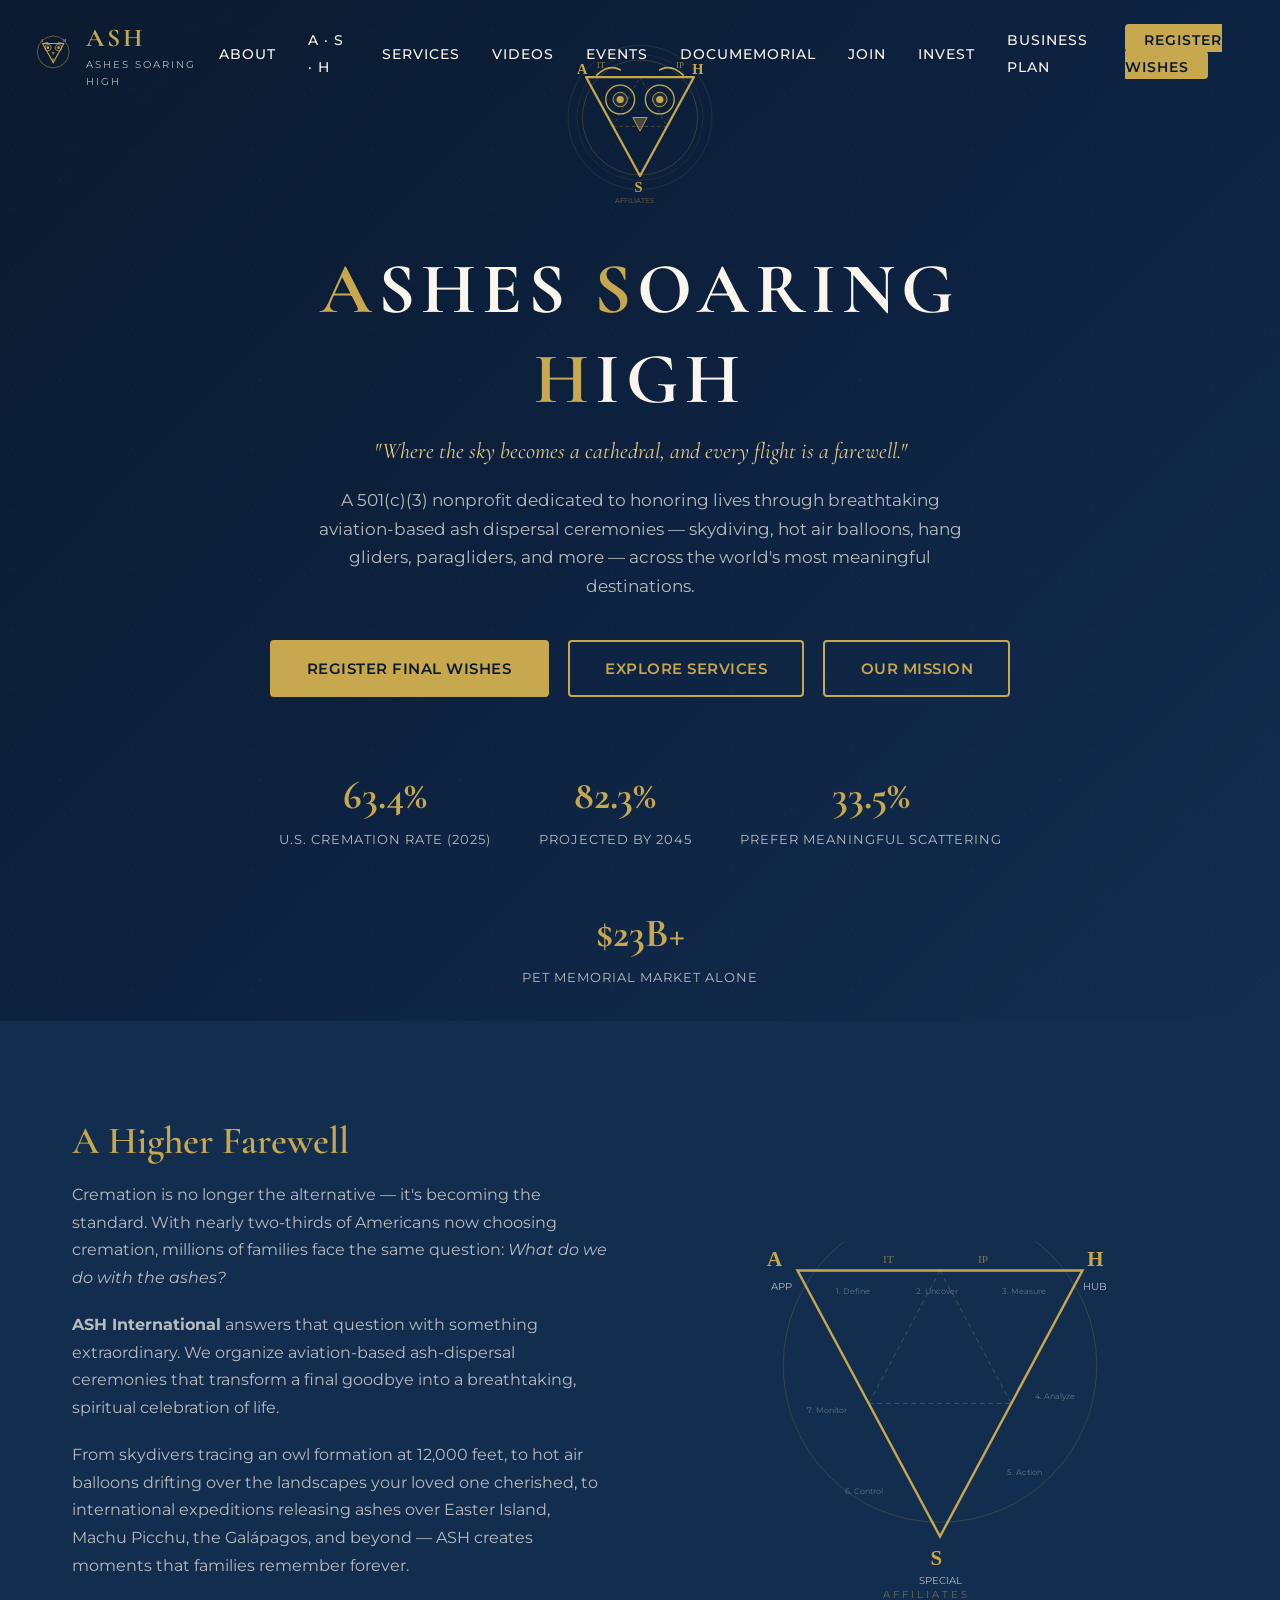
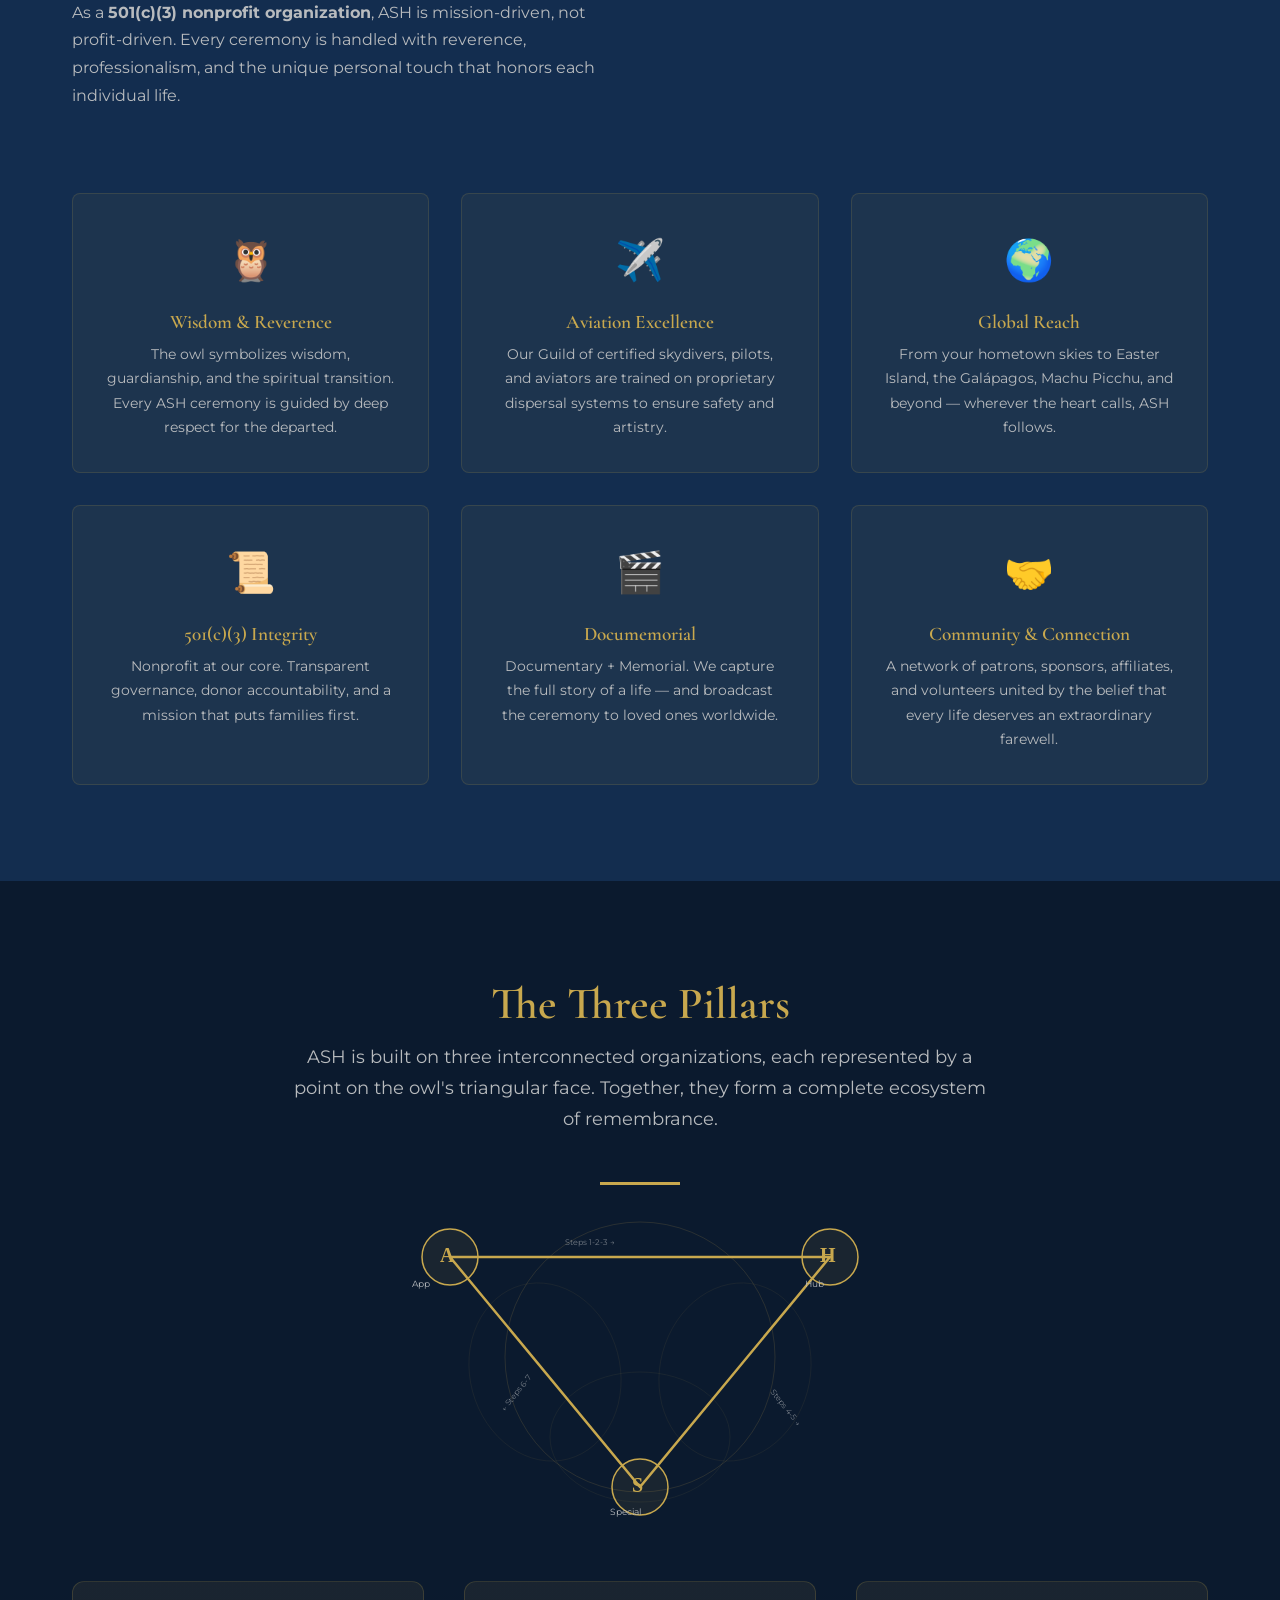
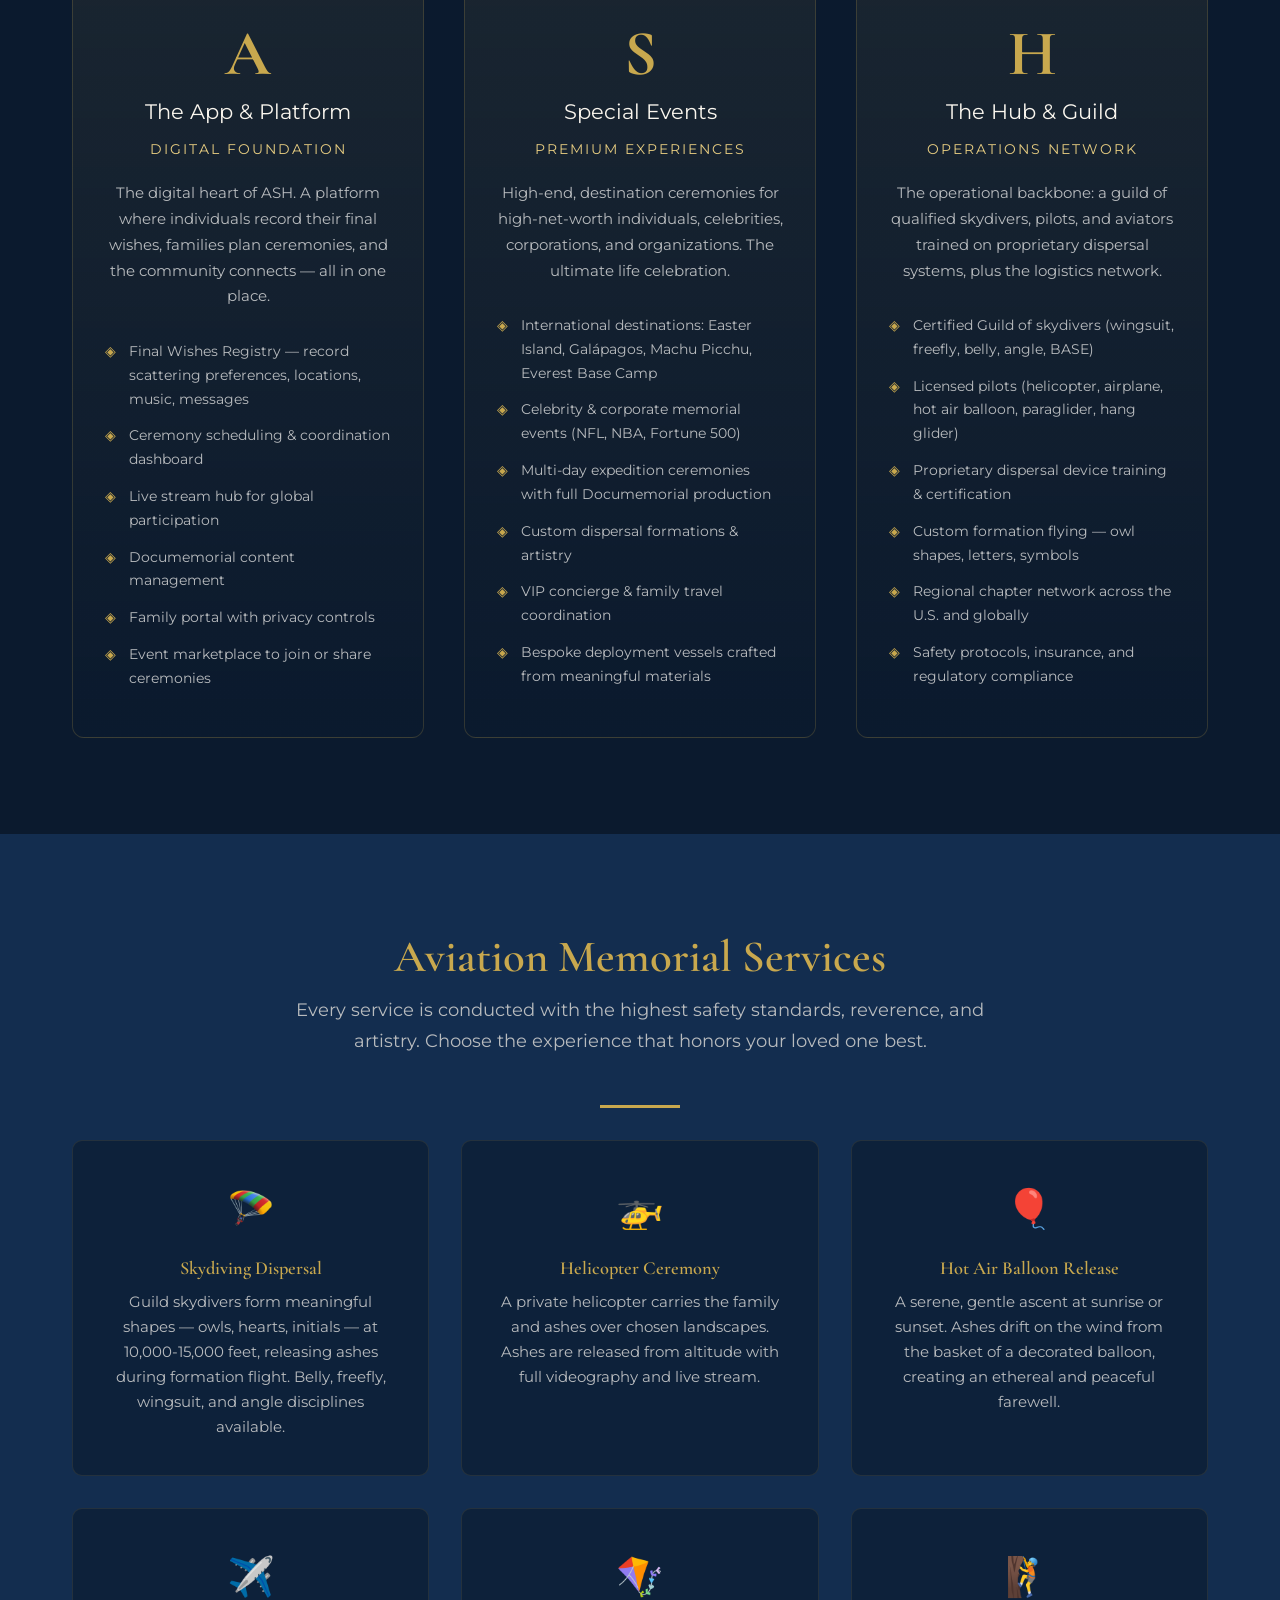
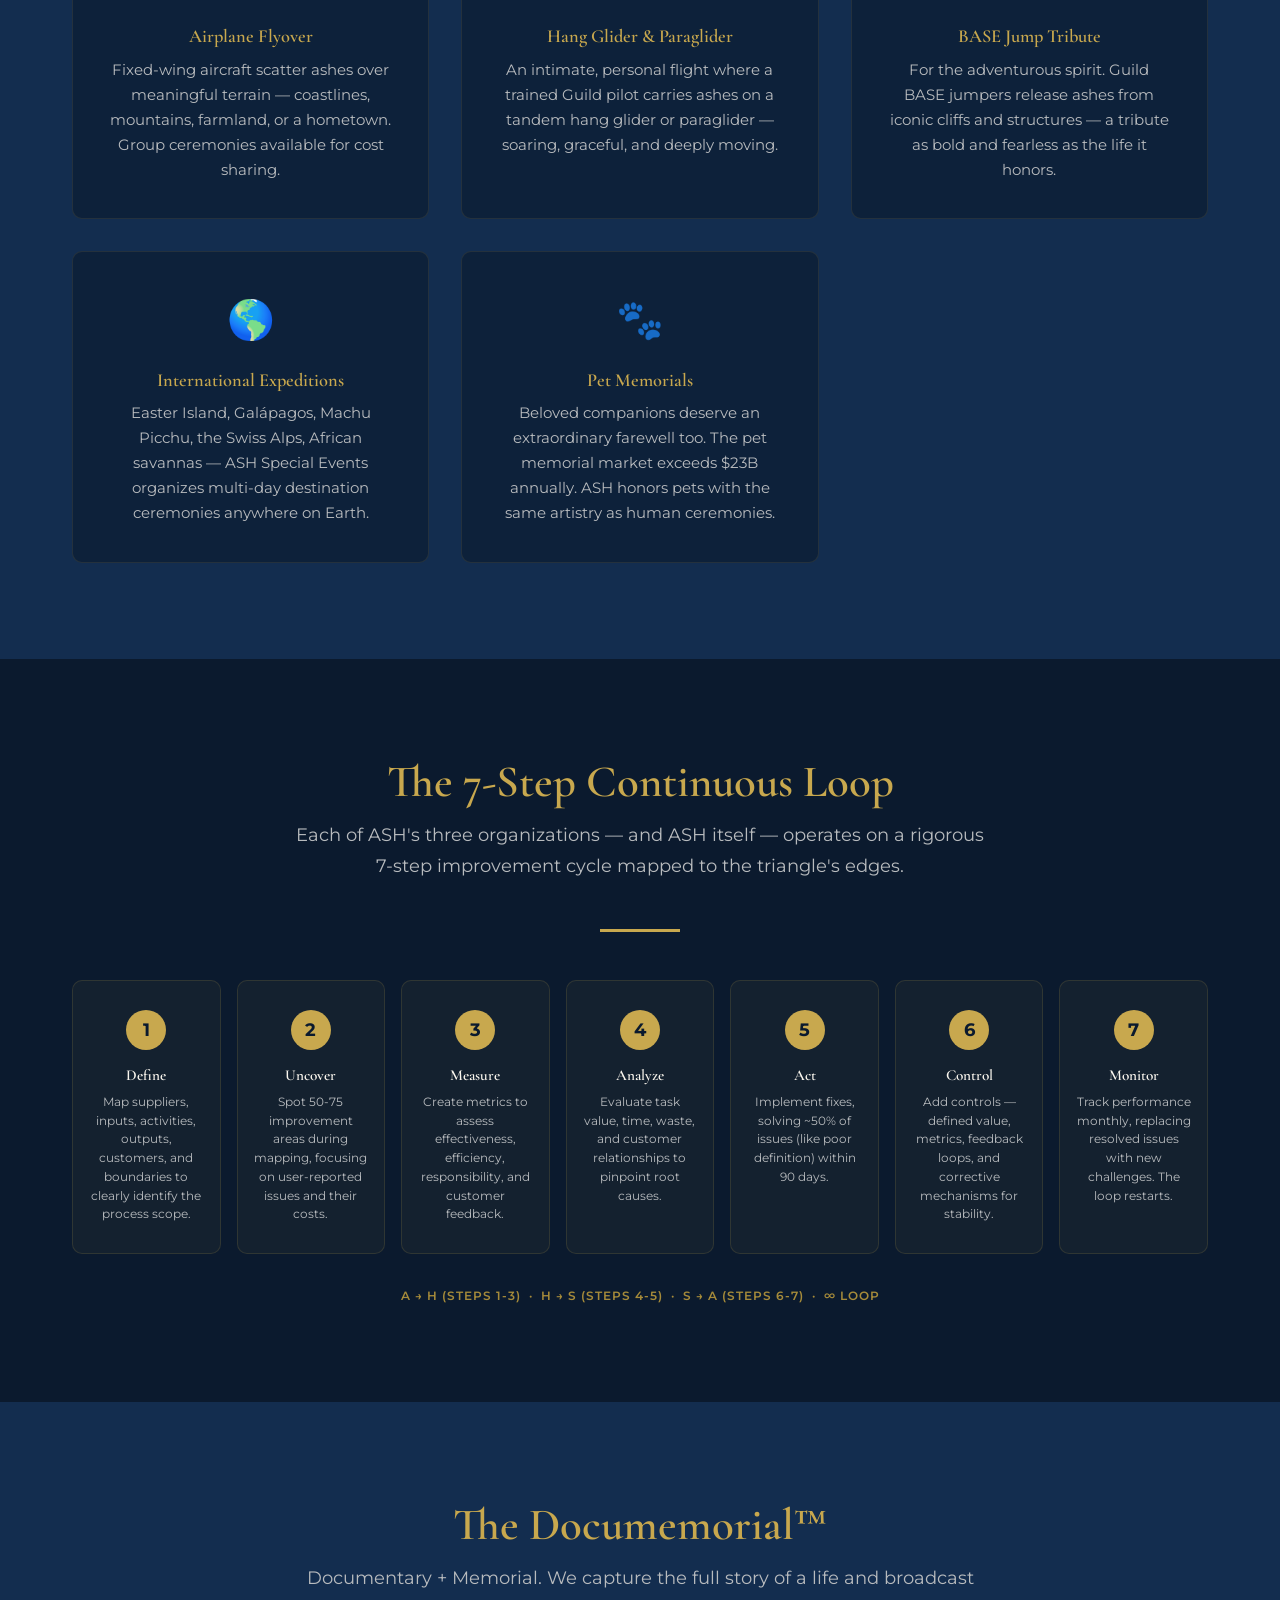
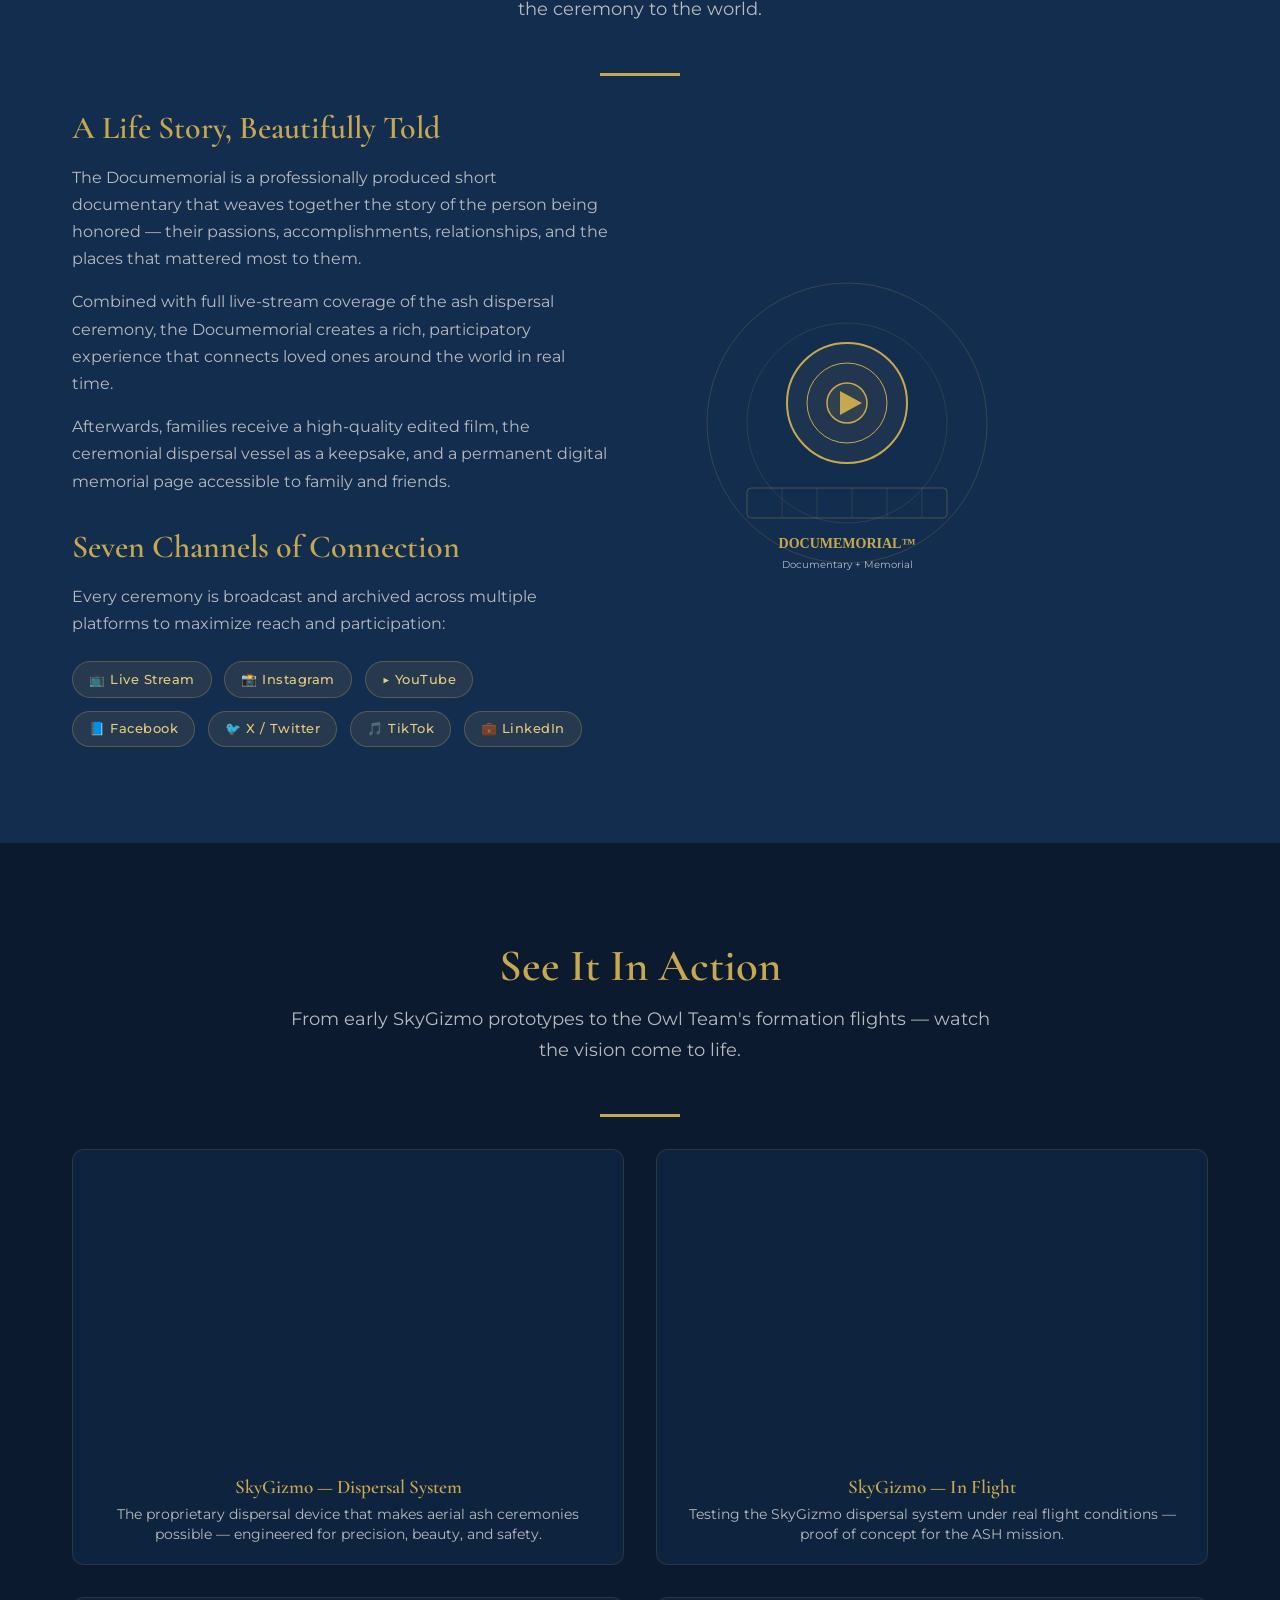
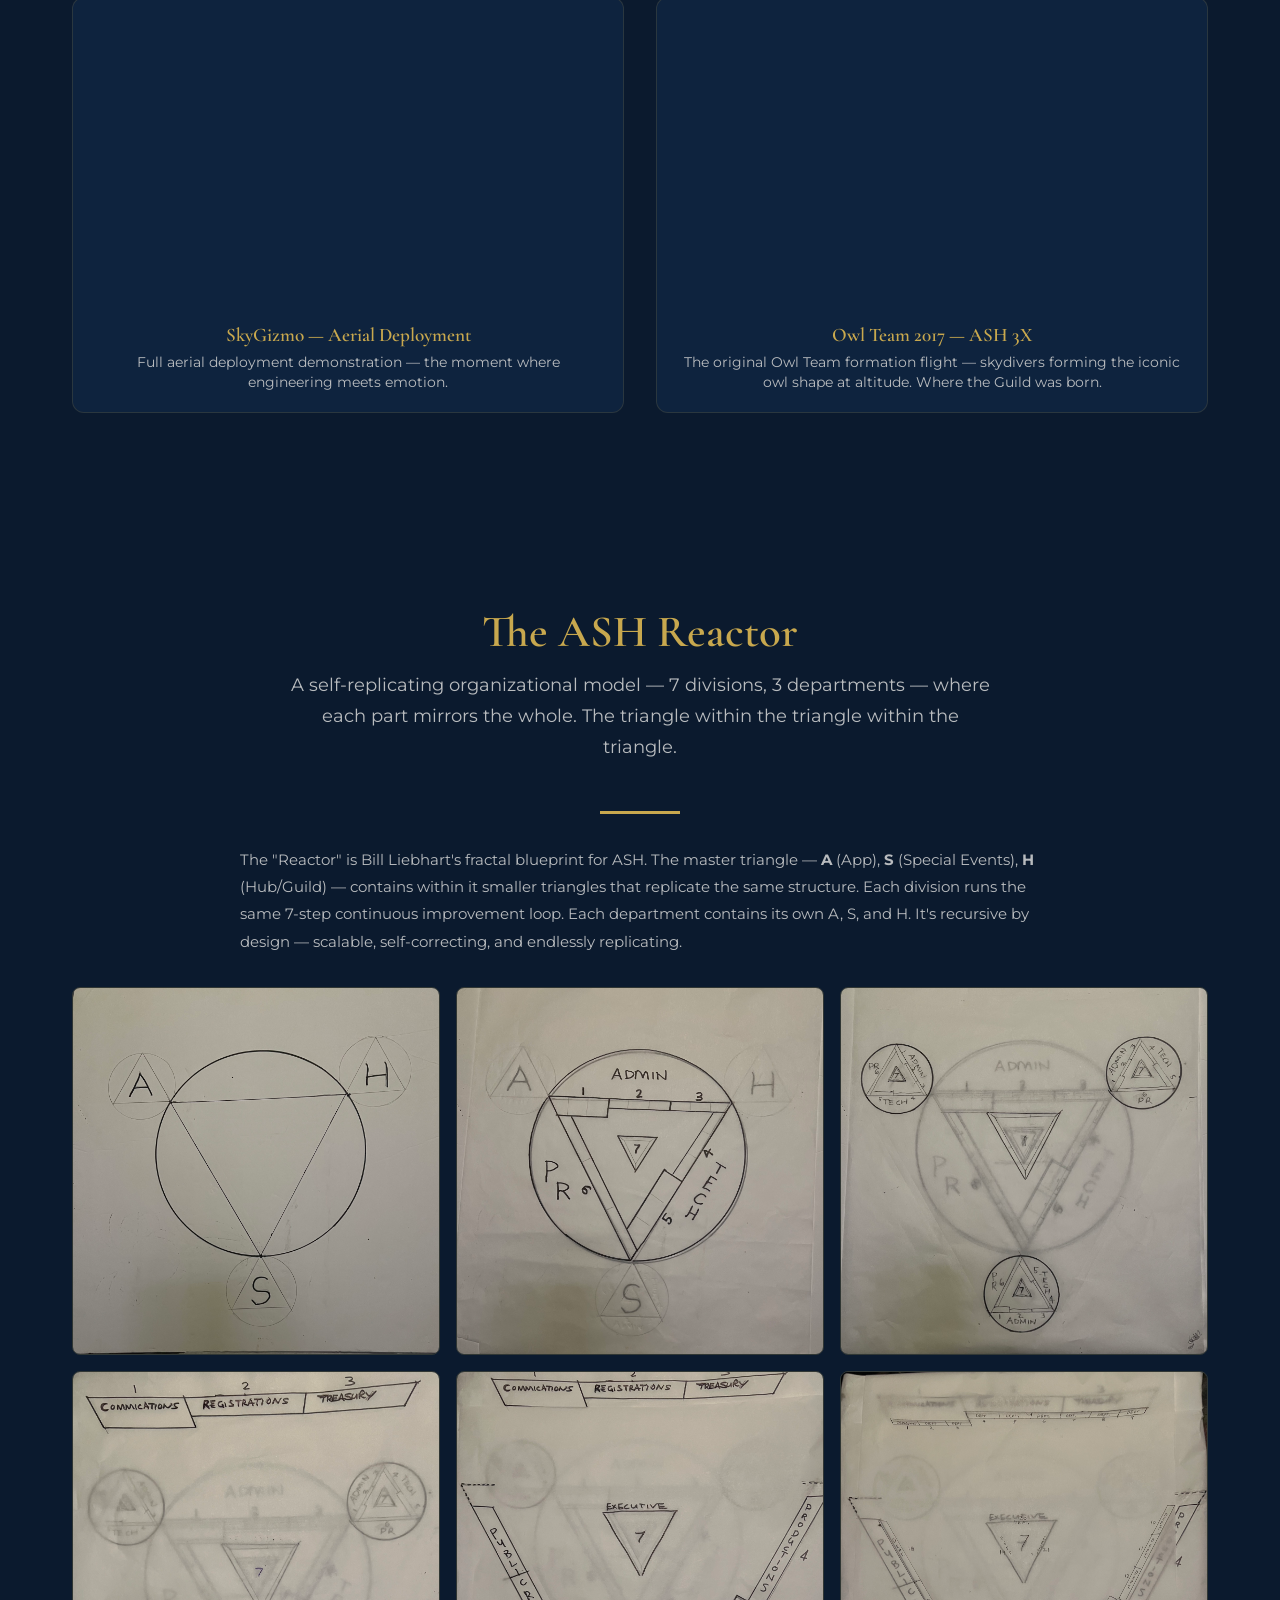
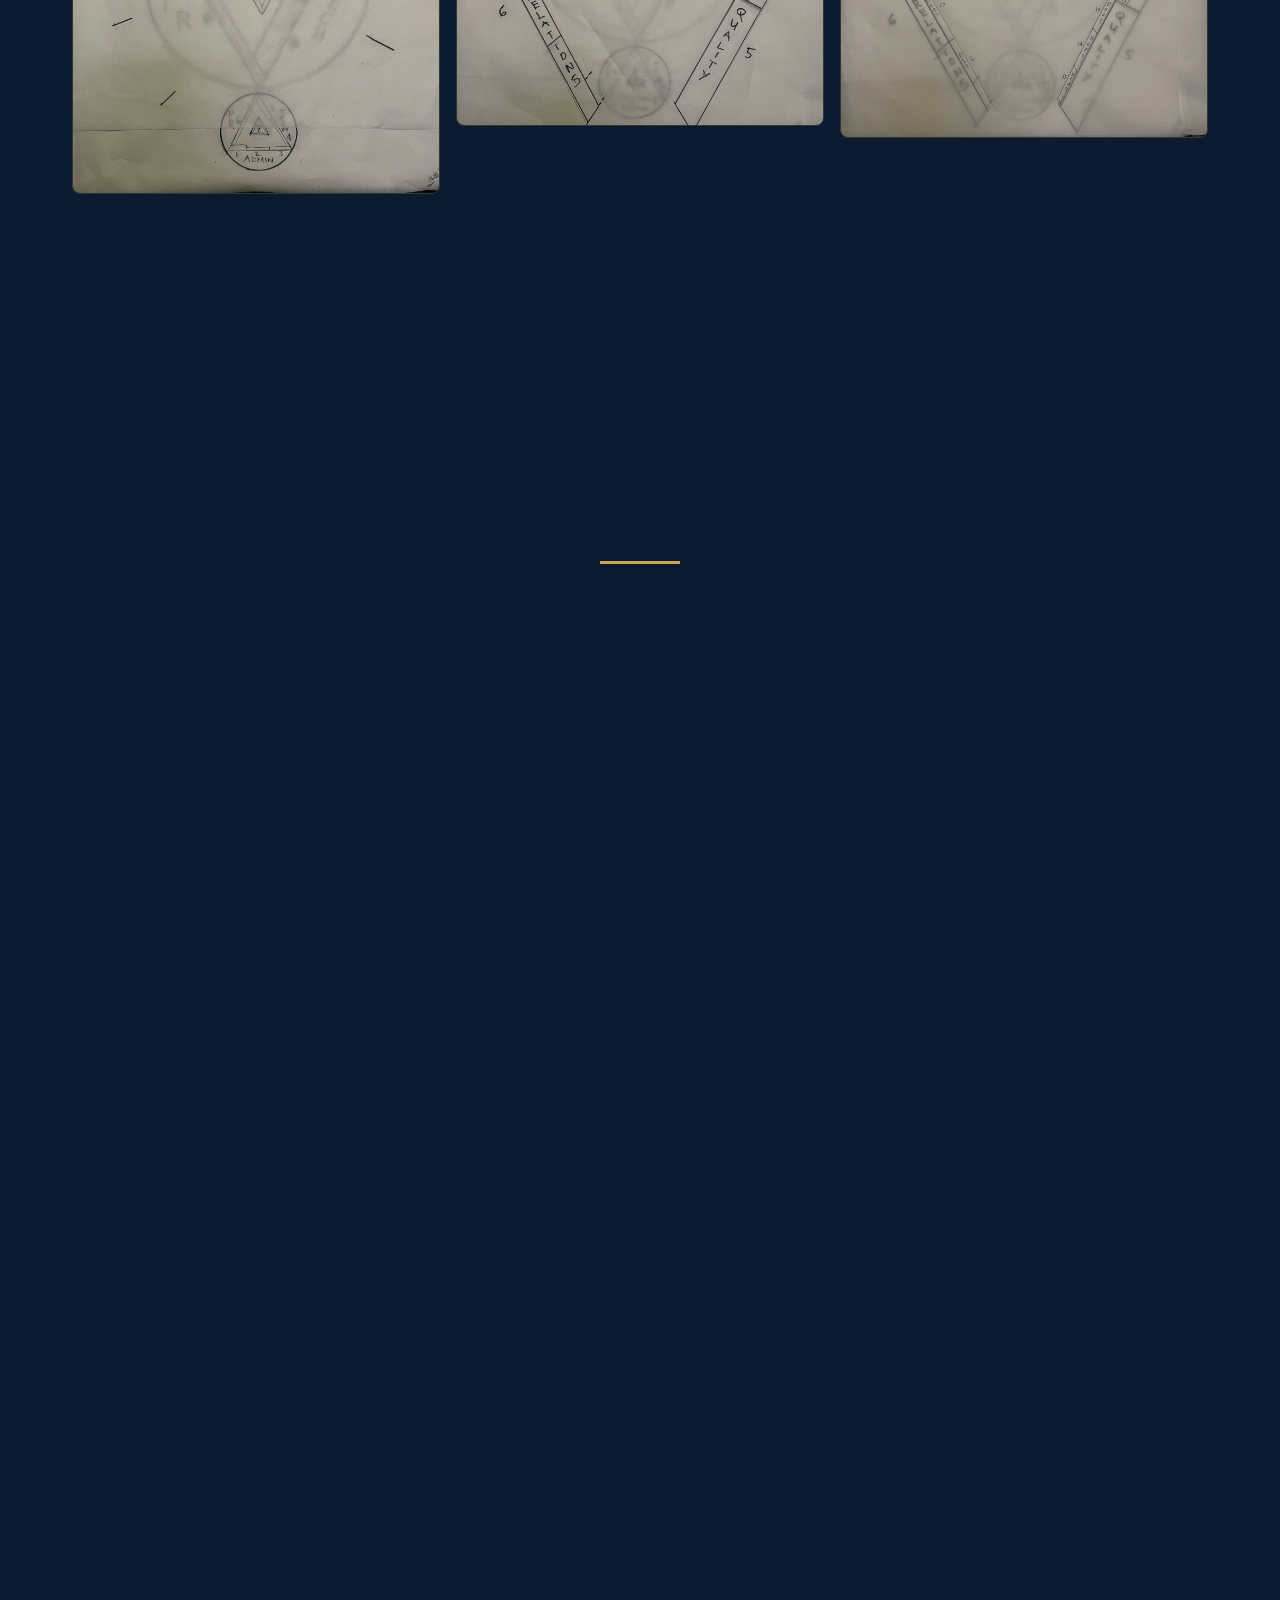
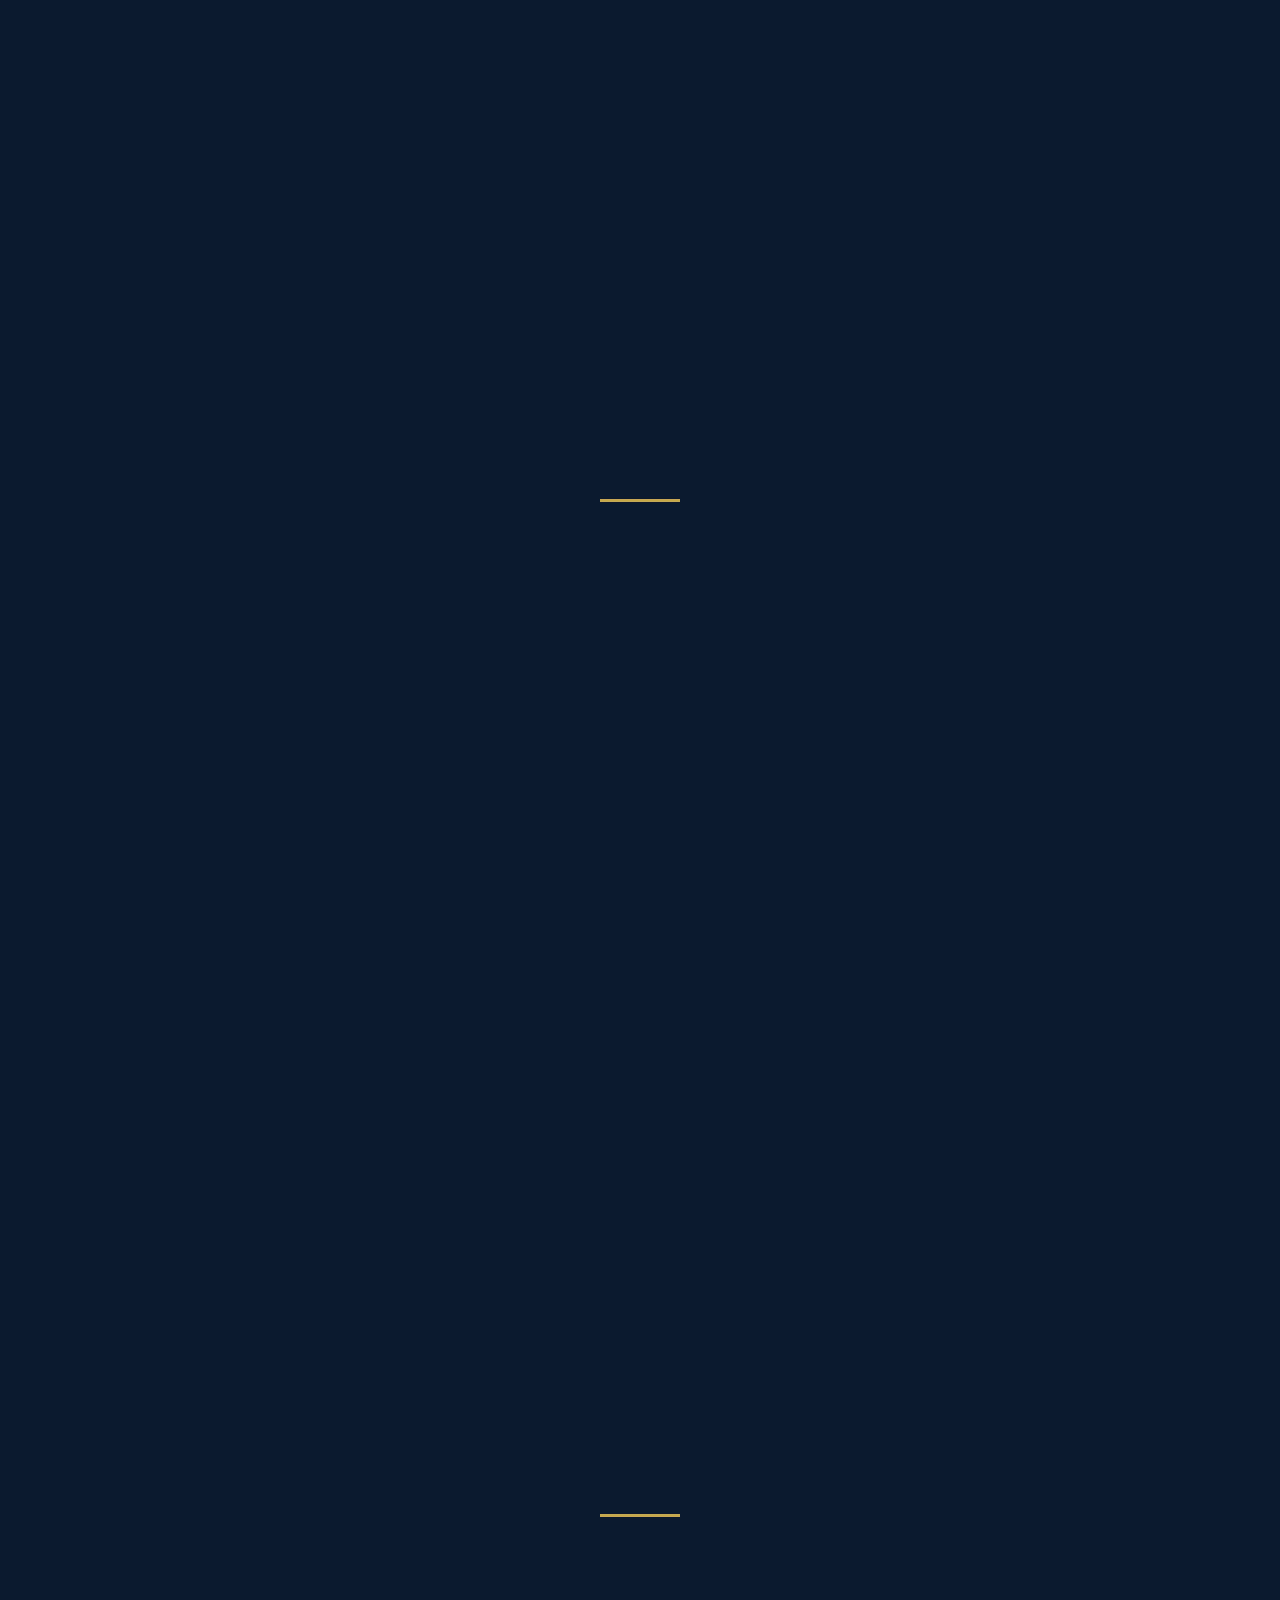
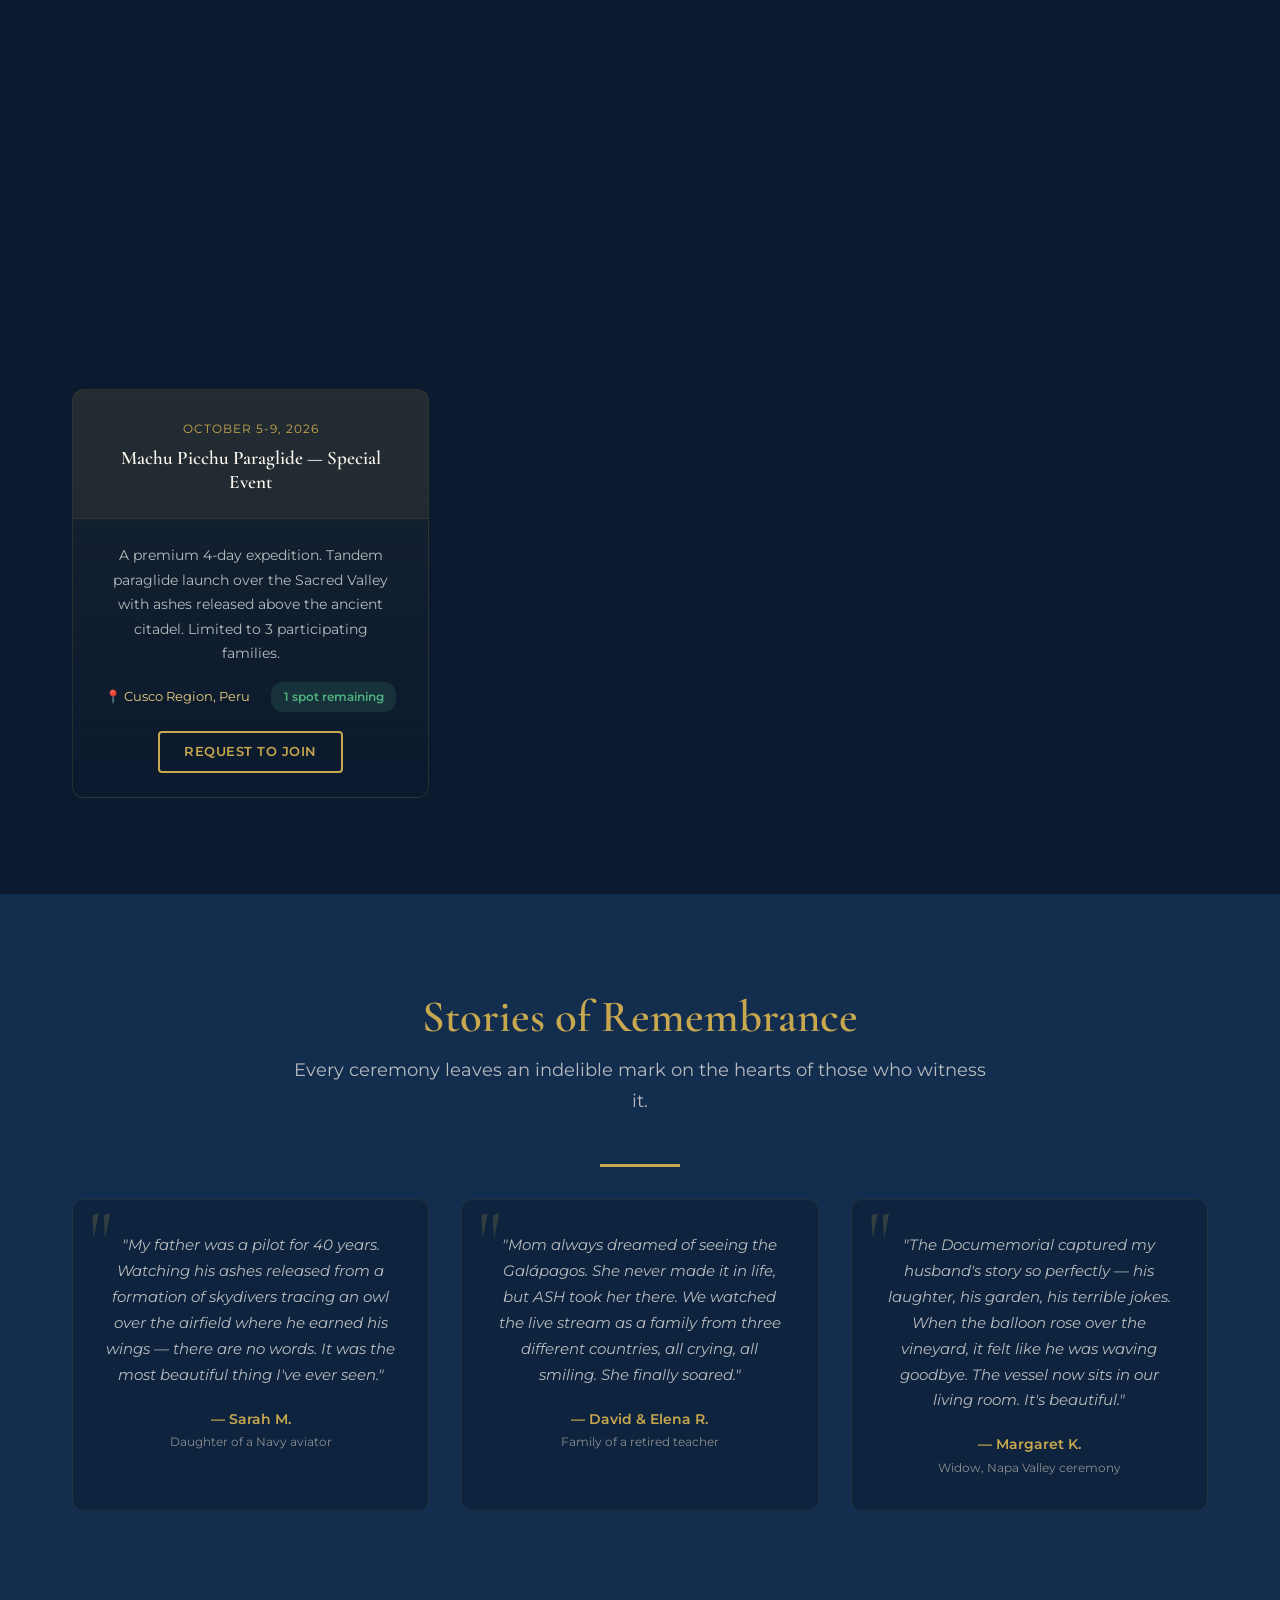
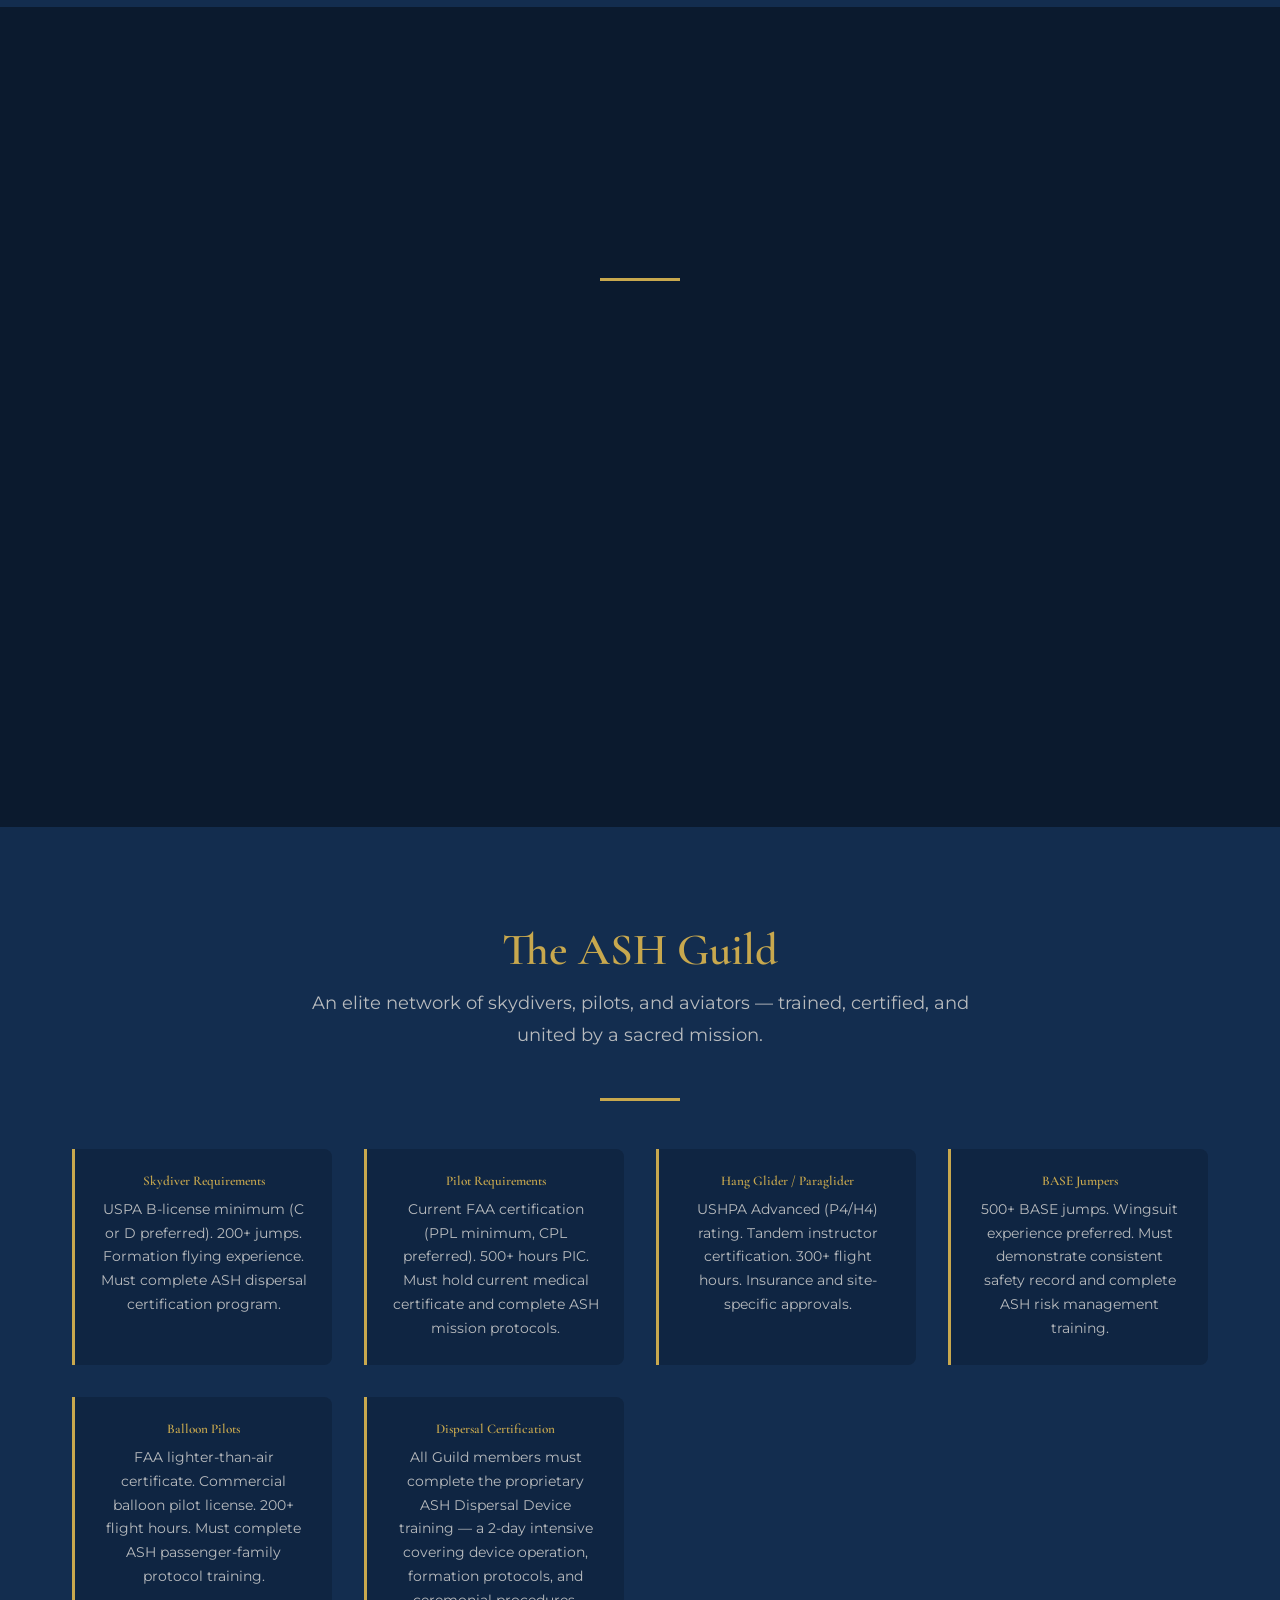
==== index.html @ d18ea7ac "Simplify index.html to be purely aspirational/emotional — remove all transactional sections (members" ====
<!DOCTYPE html>
<html lang="en">
<head>
  <meta charset="UTF-8">
  <meta name="viewport" content="width=device-width, initial-scale=1.0">
  <title>ASH – Ashes Soaring High | Aviation Memorial Services</title>
  <meta name="description" content="ASH International — a 501(c)(3) nonprofit honoring loved ones through breathtaking aviation ash-dispersal ceremonies. Skydiving, hot air balloons, hang gliders, and more.">
  <link rel="preconnect" href="https://fonts.googleapis.com">
  <link href="https://fonts.googleapis.com/css2?family=Cormorant+Garamond:ital,wght@0,400;0,600;0,700;1,400&family=Montserrat:wght@300;400;500;600;700&display=swap" rel="stylesheet">
  <link rel="stylesheet" href="css/style.css">
</head>
<body>

<!-- ============================================================
     NAVIGATION
     ============================================================ -->
<nav class="navbar" id="navbar">
  <div class="nav-container">
    <a href="#hero" class="nav-logo">
      <!-- Inline Owl Logo SVG -->
      <svg viewBox="0 0 80 80" xmlns="http://www.w3.org/2000/svg" class="nav-owl-svg">
        <!-- Owl face circle -->
        <circle cx="40" cy="38" r="30" fill="none" stroke="#c8a84e" stroke-width="1.5" opacity="0.6"/>
        <!-- Triangle A-H-S -->
        <polygon points="20,22 60,22 40,58" fill="none" stroke="#c8a84e" stroke-width="2"/>
        <!-- Left eye -->
        <circle cx="30" cy="30" r="6" fill="none" stroke="#c8a84e" stroke-width="1.5"/>
        <circle cx="30" cy="30" r="2.5" fill="#c8a84e"/>
        <!-- Right eye -->
        <circle cx="50" cy="30" r="6" fill="none" stroke="#c8a84e" stroke-width="1.5"/>
        <circle cx="50" cy="30" r="2.5" fill="#c8a84e"/>
        <!-- Beak -->
        <polygon points="37,38 43,38 40,44" fill="#c8a84e" opacity="0.7"/>
        <!-- Eyebrows (IT & IP) -->
        <line x1="22" y1="22" x2="30" y2="20" stroke="#c8a84e" stroke-width="1.5" stroke-linecap="round"/>
        <line x1="58" y1="22" x2="50" y2="20" stroke="#c8a84e" stroke-width="1.5" stroke-linecap="round"/>
        <!-- Letters -->
        <text x="16" y="20" fill="#c8a84e" font-size="7" font-family="Georgia" font-weight="bold">A</text>
        <text x="59" y="20" fill="#c8a84e" font-size="7" font-family="Georgia" font-weight="bold">H</text>
        <text x="37" y="56" fill="#c8a84e" font-size="7" font-family="Georgia" font-weight="bold">S</text>
      </svg>
      <div>
        <span class="nav-logo-text">ASH</span>
        <span class="nav-logo-tagline">Ashes Soaring High</span>
      </div>
    </a>

    <ul class="nav-links">
      <li><a href="#about">About</a></li>
      <li><a href="#pillars">A · S · H</a></li>
      <li><a href="#services">Services</a></li>
      <li><a href="#videos">Videos</a></li>
      <li><a href="#events">Events</a></li>
      <li><a href="#documemorial">Documemorial</a></li>
      <li><a href="#membership">Join</a></li>
      <li><a href="#investors">Invest</a></li>
      <li><a href="business-plan.html">Business Plan</a></li>
      <li><a href="#register" class="nav-cta">Register Wishes</a></li>
    </ul>

    <button class="hamburger" aria-label="Toggle navigation">
      <span></span><span></span><span></span>
    </button>
  </div>
</nav>

<!-- ============================================================
     HERO
     ============================================================ -->
<section class="hero" id="hero">
  <div class="hero-bg-pattern"></div>
  <div class="hero-content">
    <!-- Hero Owl SVG -->
    <div class="hero-owl">
      <svg viewBox="0 0 200 200" xmlns="http://www.w3.org/2000/svg">
        <!-- Outer glow circle -->
        <circle cx="100" cy="95" r="80" fill="none" stroke="#c8a84e" stroke-width="0.5" opacity="0.3"/>
        <circle cx="100" cy="95" r="70" fill="none" stroke="#c8a84e" stroke-width="0.5" opacity="0.2"/>
        <!-- Main triangle -->
        <polygon points="40,50 160,50 100,160" fill="none" stroke="#c8a84e" stroke-width="2.5" stroke-linejoin="round"/>
        <!-- Inner triangles (subdivisions) -->
        <polygon points="70,105 130,105 100,50" fill="none" stroke="#c8a84e" stroke-width="1" opacity="0.3" stroke-dasharray="4,3"/>
        <!-- Circumscribed circle -->
        <circle cx="100" cy="95" r="64" fill="none" stroke="#c8a84e" stroke-width="1" opacity="0.25"/>
        <!-- Left eye -->
        <g class="owl-eye">
          <circle cx="78" cy="75" r="16" fill="none" stroke="#c8a84e" stroke-width="1.5"/>
          <circle cx="78" cy="75" r="8" fill="rgba(200,168,78,0.1)" stroke="#c8a84e" stroke-width="1"/>
          <circle class="owl-pupil" cx="78" cy="75" r="4" fill="#c8a84e" data-cx="78" data-cy="75"/>
        </g>
        <!-- Right eye -->
        <g class="owl-eye">
          <circle cx="122" cy="75" r="16" fill="none" stroke="#c8a84e" stroke-width="1.5"/>
          <circle cx="122" cy="75" r="8" fill="rgba(200,168,78,0.1)" stroke="#c8a84e" stroke-width="1"/>
          <circle class="owl-pupil" cx="122" cy="75" r="4" fill="#c8a84e" data-cx="122" data-cy="75"/>
        </g>
        <!-- Eyebrows: IT (left) and IP (right) -->
        <path d="M52,48 Q65,35 78,42" fill="none" stroke="#c8a84e" stroke-width="2" stroke-linecap="round"/>
        <path d="M148,48 Q135,35 122,42" fill="none" stroke="#c8a84e" stroke-width="2" stroke-linecap="round"/>
        <text x="52" y="40" fill="#c8a84e" font-size="10" font-family="Georgia" opacity="0.7">IT</text>
        <text x="140" y="40" fill="#c8a84e" font-size="10" font-family="Georgia" opacity="0.7">IP</text>
        <!-- Beak -->
        <polygon points="92,95 108,95 100,110" fill="rgba(200,168,78,0.3)" stroke="#c8a84e" stroke-width="1"/>
        <!-- Letters at triangle vertices -->
        <text x="30" y="47" fill="#c8a84e" font-size="16" font-family="Georgia" font-weight="bold">A</text>
        <text x="158" y="47" fill="#c8a84e" font-size="16" font-family="Georgia" font-weight="bold">H</text>
        <text x="94" y="178" fill="#c8a84e" font-size="16" font-family="Georgia" font-weight="bold">S</text>
        <!-- Chin / Affiliates -->
        <text x="72" y="190" fill="#c8a84e" font-size="8" font-family="Montserrat" opacity="0.5">AFFILIATES</text>
      </svg>
    </div>

    <h1><span>A</span>SHES <span>S</span>OARING <span>H</span>IGH</h1>
    <p class="hero-tagline">"Where the sky becomes a cathedral, and every flight is a farewell."</p>
    <p class="hero-description">
      A 501(c)(3) nonprofit dedicated to honoring lives through breathtaking aviation-based ash dispersal ceremonies — skydiving, hot air balloons, hang gliders, paragliders, and more — across the world's most meaningful destinations.
    </p>

    <div class="hero-buttons">
      <a href="#register" class="btn btn-gold">Register Final Wishes</a>
      <a href="#services" class="btn btn-outline">Explore Services</a>
      <a href="#about" class="btn btn-outline">Our Mission</a>
    </div>

    <div class="hero-stats">
      <div class="hero-stat">
        <div class="hero-stat-number">63.4%</div>
        <div class="hero-stat-label">U.S. Cremation Rate (2025)</div>
      </div>
      <div class="hero-stat">
        <div class="hero-stat-number">82.3%</div>
        <div class="hero-stat-label">Projected by 2045</div>
      </div>
      <div class="hero-stat">
        <div class="hero-stat-number">33.5%</div>
        <div class="hero-stat-label">Prefer Meaningful Scattering</div>
      </div>
      <div class="hero-stat">
        <div class="hero-stat-number">$23B+</div>
        <div class="hero-stat-label">Pet Memorial Market Alone</div>
      </div>
    </div>
  </div>
</section>

<!-- ============================================================
     ABOUT / MISSION
     ============================================================ -->
<section class="about section-padding" id="about">
  <div class="container">
    <div class="about-grid fade-in">
      <div class="about-text">
        <h2>A Higher Farewell</h2>
        <p>
          Cremation is no longer the alternative — it's becoming the standard. With nearly two-thirds of Americans now choosing cremation, millions of families face the same question: <em>What do we do with the ashes?</em>
        </p>
        <p>
          <strong>ASH International</strong> answers that question with something extraordinary. We organize aviation-based ash-dispersal ceremonies that transform a final goodbye into a breathtaking, spiritual celebration of life.
        </p>
        <p>
          From skydivers tracing an owl formation at 12,000 feet, to hot air balloons drifting over the landscapes your loved one cherished, to international expeditions releasing ashes over Easter Island, Machu Picchu, the Galápagos, and beyond — ASH creates moments that families remember forever.
        </p>
        <p>
          As a <strong>501(c)(3) nonprofit organization</strong>, ASH is mission-driven, not profit-driven. Every ceremony is handled with reverence, professionalism, and the unique personal touch that honors each individual life.
        </p>
      </div>
      <div class="about-visual">
        <!-- Owl Triangle Diagram — vertex down: A top-left, H top-right, S bottom -->
        <svg viewBox="0 0 400 380" xmlns="http://www.w3.org/2000/svg" style="max-width:380px;width:100%;">
          <!-- Main outer triangle (vertex down) -->
          <polygon points="50,30 350,30 200,310" fill="none" stroke="#c8a84e" stroke-width="2.5"/>
          <!-- Circumscribed circle -->
          <circle cx="200" cy="130" r="165" fill="none" stroke="#c8a84e" stroke-width="1" opacity="0.2"/>
          <!-- Inner subdivisions (midpoint triangle) -->
          <line x1="125" y1="170" x2="275" y2="170" stroke="#c8a84e" stroke-width="1" opacity="0.3" stroke-dasharray="5,4"/>
          <line x1="200" y1="30" x2="275" y2="170" stroke="#c8a84e" stroke-width="1" opacity="0.3" stroke-dasharray="5,4"/>
          <line x1="200" y1="30" x2="125" y2="170" stroke="#c8a84e" stroke-width="1" opacity="0.3" stroke-dasharray="5,4"/>
          <!-- Vertex labels -->
          <text x="18" y="25" fill="#c8a84e" font-size="22" font-family="Georgia" font-weight="bold">A</text>
          <text x="355" y="25" fill="#c8a84e" font-size="22" font-family="Georgia" font-weight="bold">H</text>
          <text x="190" y="340" fill="#c8a84e" font-size="22" font-family="Georgia" font-weight="bold">S</text>
          <!-- Descriptions -->
          <text x="22" y="50" fill="#b8bbbe" font-size="10" font-family="Montserrat">APP</text>
          <text x="350" y="50" fill="#b8bbbe" font-size="10" font-family="Montserrat">HUB</text>
          <text x="178" y="360" fill="#b8bbbe" font-size="10" font-family="Montserrat">SPECIAL</text>
          <!-- Eyebrow labels -->
          <text x="140" y="22" fill="#c8a84e" font-size="12" font-family="Georgia" opacity="0.6">IT</text>
          <text x="240" y="22" fill="#c8a84e" font-size="12" font-family="Georgia" opacity="0.6">IP</text>
          <!-- Process steps along edges -->
          <text x="90" y="55" fill="#b8bbbe" font-size="8" font-family="Montserrat" opacity="0.5">1. Define</text>
          <text x="175" y="55" fill="#b8bbbe" font-size="8" font-family="Montserrat" opacity="0.5">2. Uncover</text>
          <text x="265" y="55" fill="#b8bbbe" font-size="8" font-family="Montserrat" opacity="0.5">3. Measure</text>
          <text x="300" y="165" fill="#b8bbbe" font-size="8" font-family="Montserrat" opacity="0.5">4. Analyze</text>
          <text x="270" y="245" fill="#b8bbbe" font-size="8" font-family="Montserrat" opacity="0.5">5. Action</text>
          <text x="100" y="265" fill="#b8bbbe" font-size="8" font-family="Montserrat" opacity="0.5">6. Control</text>
          <text x="60" y="180" fill="#b8bbbe" font-size="8" font-family="Montserrat" opacity="0.5">7. Monitor</text>
          <!-- Bottom: Affiliates -->
          <text x="140" y="375" fill="#c8a84e" font-size="11" font-family="Montserrat" opacity="0.5">A F F I L I A T E S</text>
        </svg>
      </div>
    </div>

    <div class="about-values fade-in">
      <div class="value-card">
        <div class="value-card-icon">🦉</div>
        <h4>Wisdom & Reverence</h4>
        <p>The owl symbolizes wisdom, guardianship, and the spiritual transition. Every ASH ceremony is guided by deep respect for the departed.</p>
      </div>
      <div class="value-card">
        <div class="value-card-icon">✈️</div>
        <h4>Aviation Excellence</h4>
        <p>Our Guild of certified skydivers, pilots, and aviators are trained on proprietary dispersal systems to ensure safety and artistry.</p>
      </div>
      <div class="value-card">
        <div class="value-card-icon">🌍</div>
        <h4>Global Reach</h4>
        <p>From your hometown skies to Easter Island, the Galápagos, Machu Picchu, and beyond — wherever the heart calls, ASH follows.</p>
      </div>
      <div class="value-card">
        <div class="value-card-icon">📜</div>
        <h4>501(c)(3) Integrity</h4>
        <p>Nonprofit at our core. Transparent governance, donor accountability, and a mission that puts families first.</p>
      </div>
      <div class="value-card">
        <div class="value-card-icon">🎬</div>
        <h4>Documemorial</h4>
        <p>Documentary + Memorial. We capture the full story of a life — and broadcast the ceremony to loved ones worldwide.</p>
      </div>
      <div class="value-card">
        <div class="value-card-icon">🤝</div>
        <h4>Community & Connection</h4>
        <p>A network of patrons, sponsors, affiliates, and volunteers united by the belief that every life deserves an extraordinary farewell.</p>
      </div>
    </div>
  </div>
</section>

<!-- ============================================================
     THREE PILLARS: A · S · H
     ============================================================ -->
<section class="pillars section-padding" id="pillars">
  <div class="container text-center">
    <h2 class="section-title fade-in">The Three Pillars</h2>
    <p class="section-subtitle fade-in">ASH is built on three interconnected organizations, each represented by a point on the owl's triangular face. Together, they form a complete ecosystem of remembrance.</p>
    <hr class="divider">

    <!-- Triangle Diagram -->
    <div class="pillar-triangle-container fade-in">
      <svg viewBox="0 0 500 300" xmlns="http://www.w3.org/2000/svg" style="max-width:500px;width:100%;">
        <!-- Triangle -->
        <polygon points="60,40 440,40 250,270" fill="none" stroke="#c8a84e" stroke-width="2.5" stroke-linejoin="round"/>
        <!-- Circumscribed circle -->
        <circle cx="250" cy="140" r="135" fill="none" stroke="#c8a84e" stroke-width="0.8" opacity="0.2"/>
        <!-- Connecting inner lines (lunes hint) -->
        <ellipse cx="155" cy="155" rx="75" ry="90" fill="none" stroke="#c8a84e" stroke-width="0.5" opacity="0.15" transform="rotate(-15,155,155)"/>
        <ellipse cx="345" cy="155" rx="75" ry="90" fill="none" stroke="#c8a84e" stroke-width="0.5" opacity="0.15" transform="rotate(15,345,155)"/>
        <ellipse cx="250" cy="220" rx="90" ry="65" fill="none" stroke="#c8a84e" stroke-width="0.5" opacity="0.15"/>
        <!-- A vertex -->
        <circle cx="60" cy="40" r="28" fill="rgba(200,168,78,0.08)" stroke="#c8a84e" stroke-width="1.5"/>
        <text x="50" y="45" fill="#c8a84e" font-size="20" font-family="Georgia" font-weight="bold">A</text>
        <text x="22" y="70" fill="#b8bbbe" font-size="9" font-family="Montserrat">App</text>
        <!-- H vertex -->
        <circle cx="440" cy="40" r="28" fill="rgba(200,168,78,0.08)" stroke="#c8a84e" stroke-width="1.5"/>
        <text x="430" y="45" fill="#c8a84e" font-size="20" font-family="Georgia" font-weight="bold">H</text>
        <text x="415" y="70" fill="#b8bbbe" font-size="9" font-family="Montserrat">Hub</text>
        <!-- S vertex -->
        <circle cx="250" cy="270" r="28" fill="rgba(200,168,78,0.08)" stroke="#c8a84e" stroke-width="1.5"/>
        <text x="242" y="275" fill="#c8a84e" font-size="20" font-family="Georgia" font-weight="bold">S</text>
        <text x="220" y="298" fill="#b8bbbe" font-size="9" font-family="Montserrat">Special</text>
        <!-- Edge labels: 7-step process -->
        <text x="200" y="28" fill="#b8bbbe" font-size="8" font-family="Montserrat" text-anchor="middle" opacity="0.6">Steps 1-2-3 →</text>
        <text x="380" y="175" fill="#b8bbbe" font-size="8" font-family="Montserrat" opacity="0.6" transform="rotate(52,380,175)">Steps 4-5 →</text>
        <text x="115" y="195" fill="#b8bbbe" font-size="8" font-family="Montserrat" opacity="0.6" transform="rotate(-52,115,195)">← Steps 6-7</text>
      </svg>
    </div>

    <div class="pillars-grid">
      <!-- A = App -->
      <div class="pillar-card fade-in">
        <div class="pillar-letter">A</div>
        <div class="pillar-name">The App & Platform</div>
        <div class="pillar-full-name">Digital Foundation</div>
        <p class="pillar-description">
          The digital heart of ASH. A platform where individuals record their final wishes, families plan ceremonies, and the community connects — all in one place.
        </p>
        <ul class="pillar-features">
          <li>Final Wishes Registry — record scattering preferences, locations, music, messages</li>
          <li>Ceremony scheduling & coordination dashboard</li>
          <li>Live stream hub for global participation</li>
          <li>Documemorial content management</li>
          <li>Family portal with privacy controls</li>
          <li>Event marketplace to join or share ceremonies</li>
        </ul>
      </div>

      <!-- S = Special Events -->
      <div class="pillar-card fade-in">
        <div class="pillar-letter">S</div>
        <div class="pillar-name">Special Events</div>
        <div class="pillar-full-name">Premium Experiences</div>
        <p class="pillar-description">
          High-end, destination ceremonies for high-net-worth individuals, celebrities, corporations, and organizations. The ultimate life celebration.
        </p>
        <ul class="pillar-features">
          <li>International destinations: Easter Island, Galápagos, Machu Picchu, Everest Base Camp</li>
          <li>Celebrity & corporate memorial events (NFL, NBA, Fortune 500)</li>
          <li>Multi-day expedition ceremonies with full Documemorial production</li>
          <li>Custom dispersal formations & artistry</li>
          <li>VIP concierge & family travel coordination</li>
          <li>Bespoke deployment vessels crafted from meaningful materials</li>
        </ul>
      </div>

      <!-- H = Hub / Guild -->
      <div class="pillar-card fade-in">
        <div class="pillar-letter">H</div>
        <div class="pillar-name">The Hub & Guild</div>
        <div class="pillar-full-name">Operations Network</div>
        <p class="pillar-description">
          The operational backbone: a guild of qualified skydivers, pilots, and aviators trained on proprietary dispersal systems, plus the logistics network.
        </p>
        <ul class="pillar-features">
          <li>Certified Guild of skydivers (wingsuit, freefly, belly, angle, BASE)</li>
          <li>Licensed pilots (helicopter, airplane, hot air balloon, paraglider, hang glider)</li>
          <li>Proprietary dispersal device training & certification</li>
          <li>Custom formation flying — owl shapes, letters, symbols</li>
          <li>Regional chapter network across the U.S. and globally</li>
          <li>Safety protocols, insurance, and regulatory compliance</li>
        </ul>
      </div>
    </div>
  </div>
</section>

<!-- ============================================================
     SERVICES
     ============================================================ -->
<section class="services section-padding" id="services">
  <div class="container text-center">
    <h2 class="section-title fade-in">Aviation Memorial Services</h2>
    <p class="section-subtitle fade-in">Every service is conducted with the highest safety standards, reverence, and artistry. Choose the experience that honors your loved one best.</p>
    <hr class="divider">

    <div class="services-grid">
      <div class="service-card fade-in">
        <div class="service-icon">🪂</div>
        <h4>Skydiving Dispersal</h4>
        <p>Guild skydivers form meaningful shapes — owls, hearts, initials — at 10,000-15,000 feet, releasing ashes during formation flight. Belly, freefly, wingsuit, and angle disciplines available.</p>
      </div>
      <div class="service-card fade-in">
        <div class="service-icon">🚁</div>
        <h4>Helicopter Ceremony</h4>
        <p>A private helicopter carries the family and ashes over chosen landscapes. Ashes are released from altitude with full videography and live stream.</p>
      </div>
      <div class="service-card fade-in">
        <div class="service-icon">🎈</div>
        <h4>Hot Air Balloon Release</h4>
        <p>A serene, gentle ascent at sunrise or sunset. Ashes drift on the wind from the basket of a decorated balloon, creating an ethereal and peaceful farewell.</p>
      </div>
      <div class="service-card fade-in">
        <div class="service-icon">✈️</div>
        <h4>Airplane Flyover</h4>
        <p>Fixed-wing aircraft scatter ashes over meaningful terrain — coastlines, mountains, farmland, or a hometown. Group ceremonies available for cost sharing.</p>
      </div>
      <div class="service-card fade-in">
        <div class="service-icon">🪁</div>
        <h4>Hang Glider & Paraglider</h4>
        <p>An intimate, personal flight where a trained Guild pilot carries ashes on a tandem hang glider or paraglider — soaring, graceful, and deeply moving.</p>
      </div>
      <div class="service-card fade-in">
        <div class="service-icon">🧗</div>
        <h4>BASE Jump Tribute</h4>
        <p>For the adventurous spirit. Guild BASE jumpers release ashes from iconic cliffs and structures — a tribute as bold and fearless as the life it honors.</p>
      </div>
      <div class="service-card fade-in">
        <div class="service-icon">🌎</div>
        <h4>International Expeditions</h4>
        <p>Easter Island, Galápagos, Machu Picchu, the Swiss Alps, African savannas — ASH Special Events organizes multi-day destination ceremonies anywhere on Earth.</p>
      </div>
      <div class="service-card fade-in">
        <div class="service-icon">🐾</div>
        <h4>Pet Memorials</h4>
        <p>Beloved companions deserve an extraordinary farewell too. The pet memorial market exceeds $23B annually. ASH honors pets with the same artistry as human ceremonies.</p>
      </div>
    </div>
  </div>
</section>

<!-- ============================================================
     7-STEP PROCESS
     ============================================================ -->
<section class="process section-padding" id="process">
  <div class="container text-center">
    <h2 class="section-title fade-in">The 7-Step Continuous Loop</h2>
    <p class="section-subtitle fade-in">Each of ASH's three organizations — and ASH itself — operates on a rigorous 7-step improvement cycle mapped to the triangle's edges.</p>
    <hr class="divider">

    <div class="process-loop fade-in">
      <div class="process-step">
        <div class="process-step-num">1</div>
        <h5>Define</h5>
        <p>Map suppliers, inputs, activities, outputs, customers, and boundaries to clearly identify the process scope.</p>
      </div>
      <div class="process-step">
        <div class="process-step-num">2</div>
        <h5>Uncover</h5>
        <p>Spot 50-75 improvement areas during mapping, focusing on user-reported issues and their costs.</p>
      </div>
      <div class="process-step">
        <div class="process-step-num">3</div>
        <h5>Measure</h5>
        <p>Create metrics to assess effectiveness, efficiency, responsibility, and customer feedback.</p>
      </div>
      <div class="process-step">
        <div class="process-step-num">4</div>
        <h5>Analyze</h5>
        <p>Evaluate task value, time, waste, and customer relationships to pinpoint root causes.</p>
      </div>
      <div class="process-step">
        <div class="process-step-num">5</div>
        <h5>Act</h5>
        <p>Implement fixes, solving ~50% of issues (like poor definition) within 90 days.</p>
      </div>
      <div class="process-step">
        <div class="process-step-num">6</div>
        <h5>Control</h5>
        <p>Add controls — defined value, metrics, feedback loops, and corrective mechanisms for stability.</p>
      </div>
      <div class="process-step">
        <div class="process-step-num">7</div>
        <h5>Monitor</h5>
        <p>Track performance monthly, replacing resolved issues with new challenges. The loop restarts.</p>
      </div>
    </div>

    <div class="process-edge-label fade-in" style="margin-top:2rem;">
      A → H (Steps 1-3) &nbsp;·&nbsp; H → S (Steps 4-5) &nbsp;·&nbsp; S → A (Steps 6-7) &nbsp;·&nbsp; ∞ Loop
    </div>
  </div>
</section>

<!-- ============================================================
     DOCUMEMORIAL
     ============================================================ -->
<section class="documemorial section-padding" id="documemorial">
  <div class="container">
    <h2 class="section-title text-center fade-in">The Documemorial™</h2>
    <p class="section-subtitle text-center fade-in">Documentary + Memorial. We capture the full story of a life and broadcast the ceremony to the world.</p>
    <hr class="divider">

    <div class="documemorial-content fade-in">
      <div class="documemorial-text">
        <h3>A Life Story, Beautifully Told</h3>
        <p>
          The Documemorial is a professionally produced short documentary that weaves together the story of the person being honored — their passions, accomplishments, relationships, and the places that mattered most to them.
        </p>
        <p>
          Combined with full live-stream coverage of the ash dispersal ceremony, the Documemorial creates a rich, participatory experience that connects loved ones around the world in real time.
        </p>
        <p>
          Afterwards, families receive a high-quality edited film, the ceremonial dispersal vessel as a keepsake, and a permanent digital memorial page accessible to family and friends.
        </p>

        <h3 style="margin-top:2rem;">Seven Channels of Connection</h3>
        <p>Every ceremony is broadcast and archived across multiple platforms to maximize reach and participation:</p>

        <div class="documemorial-channels">
          <span class="channel-tag">📺 Live Stream</span>
          <span class="channel-tag">📸 Instagram</span>
          <span class="channel-tag">▶️ YouTube</span>
          <span class="channel-tag">📘 Facebook</span>
          <span class="channel-tag">🐦 X / Twitter</span>
          <span class="channel-tag">🎵 TikTok</span>
          <span class="channel-tag">💼 LinkedIn</span>
        </div>
      </div>

      <div class="documemorial-visual">
        <svg viewBox="0 0 350 350" xmlns="http://www.w3.org/2000/svg" style="max-width:350px;width:100%;">
          <!-- Film reel / camera motif -->
          <circle cx="175" cy="175" r="140" fill="none" stroke="#c8a84e" stroke-width="1" opacity="0.2"/>
          <circle cx="175" cy="175" r="100" fill="none" stroke="#c8a84e" stroke-width="1" opacity="0.15"/>
          <!-- Camera lens -->
          <circle cx="175" cy="155" r="60" fill="rgba(200,168,78,0.05)" stroke="#c8a84e" stroke-width="2"/>
          <circle cx="175" cy="155" r="40" fill="rgba(200,168,78,0.03)" stroke="#c8a84e" stroke-width="1"/>
          <circle cx="175" cy="155" r="20" fill="rgba(200,168,78,0.08)" stroke="#c8a84e" stroke-width="1.5"/>
          <!-- Play button -->
          <polygon points="168,143 168,167 190,155" fill="#c8a84e"/>
          <!-- Film strip elements -->
          <rect x="75" y="240" width="200" height="30" rx="4" fill="none" stroke="#c8a84e" stroke-width="1" opacity="0.3"/>
          <line x1="110" y1="240" x2="110" y2="270" stroke="#c8a84e" stroke-width="0.5" opacity="0.3"/>
          <line x1="145" y1="240" x2="145" y2="270" stroke="#c8a84e" stroke-width="0.5" opacity="0.3"/>
          <line x1="180" y1="240" x2="180" y2="270" stroke="#c8a84e" stroke-width="0.5" opacity="0.3"/>
          <line x1="215" y1="240" x2="215" y2="270" stroke="#c8a84e" stroke-width="0.5" opacity="0.3"/>
          <line x1="250" y1="240" x2="250" y2="270" stroke="#c8a84e" stroke-width="0.5" opacity="0.3"/>
          <!-- Labels -->
          <text x="175" y="300" text-anchor="middle" fill="#c8a84e" font-size="14" font-family="Georgia" font-weight="bold">DOCUMEMORIAL™</text>
          <text x="175" y="320" text-anchor="middle" fill="#b8bbbe" font-size="10" font-family="Montserrat">Documentary + Memorial</text>
        </svg>
      </div>
    </div>
  </div>
</section>

<!-- ============================================================
     VIDEO GALLERY — SkyGizmo & Owl Team
     ============================================================ -->
<section class="videos section-padding" id="videos">
  <div class="container text-center">
    <h2 class="section-title fade-in">See It In Action</h2>
    <p class="section-subtitle fade-in">From early SkyGizmo prototypes to the Owl Team's formation flights — watch the vision come to life.</p>
    <hr class="divider">

    <div class="videos-grid fade-in">
      <div class="video-card">
        <div class="video-embed">
          <iframe src="https://www.youtube.com/embed/spDlbwB3Jw8" title="SkyGizmo — Dispersal System Demo" frameborder="0" allow="accelerometer; autoplay; clipboard-write; encrypted-media; gyroscope; picture-in-picture" allowfullscreen loading="lazy"></iframe>
        </div>
        <h4>SkyGizmo — Dispersal System</h4>
        <p>The proprietary dispersal device that makes aerial ash ceremonies possible — engineered for precision, beauty, and safety.</p>
      </div>

      <div class="video-card">
        <div class="video-embed">
          <iframe src="https://www.youtube.com/embed/raia0RlWSkE" title="SkyGizmo — Flight Testing" frameborder="0" allow="accelerometer; autoplay; clipboard-write; encrypted-media; gyroscope; picture-in-picture" allowfullscreen loading="lazy"></iframe>
        </div>
        <h4>SkyGizmo — In Flight</h4>
        <p>Testing the SkyGizmo dispersal system under real flight conditions — proof of concept for the ASH mission.</p>
      </div>

      <div class="video-card">
        <div class="video-embed">
          <iframe src="https://www.youtube.com/embed/ti3We-iu69Y" title="SkyGizmo — Aerial Deployment" frameborder="0" allow="accelerometer; autoplay; clipboard-write; encrypted-media; gyroscope; picture-in-picture" allowfullscreen loading="lazy"></iframe>
        </div>
        <h4>SkyGizmo — Aerial Deployment</h4>
        <p>Full aerial deployment demonstration — the moment where engineering meets emotion.</p>
      </div>

      <div class="video-card">
        <div class="video-embed">
          <iframe src="https://www.youtube.com/embed/co1Ftp-Sll0" title="Owl Team 2017 — ASH 3X Formation" frameborder="0" allow="accelerometer; autoplay; clipboard-write; encrypted-media; gyroscope; picture-in-picture" allowfullscreen loading="lazy"></iframe>
        </div>
        <h4>Owl Team 2017 — ASH 3X</h4>
        <p>The original Owl Team formation flight — skydivers forming the iconic owl shape at altitude. Where the Guild was born.</p>
      </div>
    </div>
  </div>
</section>

<!-- ============================================================
     THE ASH REACTOR — Organizational Structure
     ============================================================ -->
<section class="reactor section-padding" id="reactor">
  <div class="container text-center">
    <h2 class="section-title fade-in">The ASH Reactor</h2>
    <p class="section-subtitle fade-in">A self-replicating organizational model — 7 divisions, 3 departments — where each part mirrors the whole. The triangle within the triangle within the triangle.</p>
    <hr class="divider">

    <div class="reactor-gallery fade-in">
      <div class="reactor-intro">
        <p>The "Reactor" is Bill Liebhart's fractal blueprint for ASH. The master triangle — <strong>A</strong> (App), <strong>S</strong> (Special Events), <strong>H</strong> (Hub/Guild) — contains within it smaller triangles that replicate the same structure. Each division runs the same 7-step continuous improvement loop. Each department contains its own A, S, and H. It's recursive by design — scalable, self-correcting, and endlessly replicating.</p>
      </div>
      <div class="reactor-images">
        <img src="images/The_ASH_reactor_7_Div_file/image0.jpeg" alt="ASH Reactor — Master Triangle Diagram" class="reactor-img" loading="lazy">
        <img src="images/The_ASH_reactor_7_Div_file/image1.jpeg" alt="ASH Reactor — Division Breakdown" class="reactor-img" loading="lazy">
        <img src="images/The_ASH_reactor_7_Div_file/image3.jpeg" alt="ASH Reactor — Department Structure" class="reactor-img" loading="lazy">
        <img src="images/The_ASH_reactor_7_Div_file/image4.jpeg" alt="ASH Reactor — 7 Division Detail" class="reactor-img" loading="lazy">
        <img src="images/The_ASH_reactor_7_Div_file/image5.jpeg" alt="ASH Reactor — Process Flow" class="reactor-img" loading="lazy">
        <img src="images/The_ASH_reactor_7_Div_file/image6.jpeg" alt="ASH Reactor — Complete Model" class="reactor-img" loading="lazy">
      </div>
    </div>
  </div>
</section>

<!-- ============================================================
     PHOTO GALLERY — History & Owl Team
     ============================================================ -->
<section class="gallery section-padding" id="gallery">
  <div class="container text-center">
    <h2 class="section-title fade-in">Our Story in Pictures</h2>
    <p class="section-subtitle fade-in">From the earliest concepts to the Owl Team's formation flights — the real people and moments behind ASH.</p>
    <hr class="divider">

    <div class="gallery-grid fade-in">
      <!-- History photos -->
      <img src="images/History_of_ASH_part_1/image7.jpeg" alt="ASH History" class="gallery-img" loading="lazy">
      <img src="images/History_of_ASH_part_1/image8.jpeg" alt="ASH History" class="gallery-img" loading="lazy">
      <img src="images/History_of_ASH_part_1/image9.jpeg" alt="ASH History" class="gallery-img" loading="lazy">
      <!-- Owl Team 2017 -->
      <img src="images/Owl_Team_2017_part_2/image1.jpeg" alt="Owl Team 2017" class="gallery-img" loading="lazy">
      <img src="images/Owl_Team_2017_part_2/image2.jpeg" alt="Owl Team 2017" class="gallery-img" loading="lazy">
      <img src="images/Owl_Team_2017_part_2/image3.jpeg" alt="Owl Team 2017" class="gallery-img" loading="lazy">
      <img src="images/Owl_Team_2017_part_2/image4.jpeg" alt="Owl Team 2017" class="gallery-img" loading="lazy">
      <img src="images/Owl_Team_2017_part_2/image5.jpeg" alt="Owl Team 2017 — Formation" class="gallery-img" loading="lazy">
      <img src="images/Owl_Team_2017_part_2/image6.jpeg" alt="Owl Team 2017" class="gallery-img" loading="lazy">
      <img src="images/Owl_Team_2017_part_2/image7.jpeg" alt="Owl Team 2017" class="gallery-img" loading="lazy">
      <img src="images/Owl_Team_2017_part_2/image8.jpeg" alt="Owl Team 2017" class="gallery-img" loading="lazy">
      <!-- Documorial concept -->
      <img src="images/ASH_family_Documorial_part_3/image1.jpeg" alt="ASH Documorial Concept" class="gallery-img" loading="lazy">
      <img src="images/ASH_family_Documorial_part_3/image3.jpeg" alt="ASH Documorial" class="gallery-img" loading="lazy">
      <img src="images/ASH_family_Documorial_part_3/image4.jpeg" alt="ASH Documorial" class="gallery-img" loading="lazy">
      <img src="images/ASH_family_Documorial_part_3/image5.jpeg" alt="ASH Documorial" class="gallery-img" loading="lazy">
      <img src="images/ASH_family_Documorial_part_3/image6.jpeg" alt="ASH Documorial" class="gallery-img" loading="lazy">
    </div>
  </div>
</section>

<!-- ============================================================
     DISPERSAL DEVICE
     ============================================================ -->
<section class="device section-padding" id="device">
  <div class="container">
    <h2 class="section-title text-center fade-in">The Dispersal Vessel</h2>
    <p class="section-subtitle text-center fade-in">A handcrafted, high-quality container that becomes a cherished memento of the ceremony.</p>
    <hr class="divider">

    <div class="device-content fade-in">
      <div class="device-text">
        <h3>Proprietary Design, Personal Meaning</h3>
        <p>
          The ASH dispersal vessel is engineered for reliable, elegant in-flight release while serving as a beautiful keepsake afterwards. Each vessel can be crafted from materials of personal significance — rare wood, stone, recycled metals, or custom materials chosen by the family.
        </p>
        <p>
          After the ceremony, the vessel is returned to the family as a permanent memento — engraved with the date, location, coordinates, and a personal message. It becomes a tangible connection to the extraordinary moment when their loved one took flight one final time.
        </p>
        <ul class="device-features">
          <li>Precision-engineered dispersal mechanism (patent pending)</li>
          <li>Custom materials: exotic wood, crystalline stone, artisan metals</li>
          <li>Engraved with GPS coordinates, date, and personal inscription</li>
          <li>Aerodynamically designed for all flight platforms</li>
          <li>Returned to family as a memorial keepsake</li>
          <li>Optional: matching miniature vessel for family members</li>
        </ul>
      </div>
      <div class="device-visual">
        <svg viewBox="0 0 300 300" xmlns="http://www.w3.org/2000/svg" style="max-width:280px;width:100%;">
          <!-- Vessel shape -->
          <ellipse cx="150" cy="200" rx="80" ry="25" fill="none" stroke="#c8a84e" stroke-width="1.5"/>
          <path d="M70,200 Q70,100 150,80 Q230,100 230,200" fill="rgba(200,168,78,0.05)" stroke="#c8a84e" stroke-width="2"/>
          <!-- Lid -->
          <ellipse cx="150" cy="80" rx="50" ry="12" fill="rgba(200,168,78,0.08)" stroke="#c8a84e" stroke-width="1.5"/>
          <!-- Owl emblem on vessel -->
          <circle cx="150" cy="145" r="20" fill="none" stroke="#c8a84e" stroke-width="1" opacity="0.5"/>
          <circle cx="143" cy="140" r="5" fill="none" stroke="#c8a84e" stroke-width="0.8" opacity="0.5"/>
          <circle cx="157" cy="140" r="5" fill="none" stroke="#c8a84e" stroke-width="0.8" opacity="0.5"/>
          <circle cx="143" cy="140" r="2" fill="#c8a84e" opacity="0.5"/>
          <circle cx="157" cy="140" r="2" fill="#c8a84e" opacity="0.5"/>
          <polygon points="147,148 153,148 150,154" fill="#c8a84e" opacity="0.4"/>
          <!-- Engraving lines -->
          <line x1="110" y1="175" x2="190" y2="175" stroke="#c8a84e" stroke-width="0.5" opacity="0.3"/>
          <line x1="120" y1="182" x2="180" y2="182" stroke="#c8a84e" stroke-width="0.5" opacity="0.3"/>
          <line x1="130" y1="189" x2="170" y2="189" stroke="#c8a84e" stroke-width="0.5" opacity="0.3"/>
          <!-- Sparkle / release particles -->
          <circle cx="130" cy="55" r="1.5" fill="#c8a84e" opacity="0.6"/>
          <circle cx="170" cy="50" r="1" fill="#c8a84e" opacity="0.4"/>
          <circle cx="150" cy="45" r="2" fill="#c8a84e" opacity="0.5"/>
          <circle cx="140" cy="38" r="1" fill="#c8a84e" opacity="0.3"/>
          <circle cx="160" cy="35" r="1.5" fill="#c8a84e" opacity="0.4"/>
          <circle cx="145" cy="28" r="1" fill="#c8a84e" opacity="0.2"/>
          <circle cx="155" cy="22" r="1.5" fill="#c8a84e" opacity="0.3"/>
          <!-- Label -->
          <text x="150" y="260" text-anchor="middle" fill="#c8a84e" font-size="12" font-family="Georgia">Dispersal Vessel</text>
          <text x="150" y="275" text-anchor="middle" fill="#b8bbbe" font-size="8" font-family="Montserrat">Keepsake · Patent Pending</text>
        </svg>
      </div>
    </div>
  </div>
</section>

<!-- ============================================================
     UPCOMING EVENTS
     ============================================================ -->
<section class="events section-padding" id="events">
  <div class="container text-center">
    <h2 class="section-title fade-in">Upcoming Ceremonies & Events</h2>
    <p class="section-subtitle fade-in">Join a scheduled ceremony to share costs and community. Or view special events and add your loved one's ashes to a destination expedition.</p>
    <hr class="divider">

    <div class="events-grid">
      <div class="event-card fade-in">
        <div class="event-card-header">
          <span class="event-date">July 12, 2026</span>
          <h4>Sunset Balloon Release — Sedona, AZ</h4>
        </div>
        <div class="event-card-body">
          <p>A serene hot air balloon ceremony at sunset over Sedona's red rock formations. Space for 4 families to share the experience and reduce individual costs.</p>
          <div class="event-meta">
            <span class="event-location">📍 Sedona, Arizona</span>
            <span class="event-slots">2 spots remaining</span>
          </div>
          <div class="event-join-cta">
            <a href="#register" class="btn btn-outline" style="font-size:0.8rem;padding:0.5rem 1.5rem;">Request to Join</a>
          </div>
        </div>
      </div>

      <div class="event-card fade-in">
        <div class="event-card-header">
          <span class="event-date">August 23-28, 2026</span>
          <h4>Easter Island Expedition — Special Event</h4>
        </div>
        <div class="event-card-body">
          <p>A once-in-a-lifetime 5-day expedition to Rapa Nui. A celebrity patron covers the majority of costs — join to share the Moai-backdrop ceremony at reduced rates.</p>
          <div class="event-meta">
            <span class="event-location">📍 Easter Island, Chile</span>
            <span class="event-slots">5 spots remaining</span>
          </div>
          <div class="event-join-cta">
            <a href="#register" class="btn btn-outline" style="font-size:0.8rem;padding:0.5rem 1.5rem;">Request to Join</a>
          </div>
        </div>
      </div>

      <div class="event-card fade-in">
        <div class="event-card-header">
          <span class="event-date">September 14, 2026</span>
          <h4>Skydive Formation — San Diego, CA</h4>
        </div>
        <div class="event-card-body">
          <p>Guild skydivers form a 12-person owl formation at 13,000 feet over the Pacific coast. Full Documemorial package with 4K aerial videography and live stream.</p>
          <div class="event-meta">
            <span class="event-location">📍 San Diego, California</span>
            <span class="event-slots">3 spots remaining</span>
          </div>
          <div class="event-join-cta">
            <a href="#register" class="btn btn-outline" style="font-size:0.8rem;padding:0.5rem 1.5rem;">Request to Join</a>
          </div>
        </div>
      </div>

      <div class="event-card fade-in">
        <div class="event-card-header">
          <span class="event-date">October 5-9, 2026</span>
          <h4>Machu Picchu Paraglide — Special Event</h4>
        </div>
        <div class="event-card-body">
          <p>A premium 4-day expedition. Tandem paraglide launch over the Sacred Valley with ashes released above the ancient citadel. Limited to 3 participating families.</p>
          <div class="event-meta">
            <span class="event-location">📍 Cusco Region, Peru</span>
            <span class="event-slots">1 spot remaining</span>
          </div>
          <div class="event-join-cta">
            <a href="#register" class="btn btn-outline" style="font-size:0.8rem;padding:0.5rem 1.5rem;">Request to Join</a>
          </div>
        </div>
      </div>
    </div>
  </div>
</section>

<!-- ============================================================
     TESTIMONIALS
     ============================================================ -->
<section class="testimonials section-padding" id="testimonials">
  <div class="container text-center">
    <h2 class="section-title fade-in">Stories of Remembrance</h2>
    <p class="section-subtitle fade-in">Every ceremony leaves an indelible mark on the hearts of those who witness it.</p>
    <hr class="divider">

    <div class="testimonials-grid">
      <div class="testimonial-card fade-in">
        <p>"My father was a pilot for 40 years. Watching his ashes released from a formation of skydivers tracing an owl over the airfield where he earned his wings — there are no words. It was the most beautiful thing I've ever seen."</p>
        <div class="testimonial-author">— Sarah M.</div>
        <div class="testimonial-role">Daughter of a Navy aviator</div>
      </div>
      <div class="testimonial-card fade-in">
        <p>"Mom always dreamed of seeing the Galápagos. She never made it in life, but ASH took her there. We watched the live stream as a family from three different countries, all crying, all smiling. She finally soared."</p>
        <div class="testimonial-author">— David & Elena R.</div>
        <div class="testimonial-role">Family of a retired teacher</div>
      </div>
      <div class="testimonial-card fade-in">
        <p>"The Documemorial captured my husband's story so perfectly — his laughter, his garden, his terrible jokes. When the balloon rose over the vineyard, it felt like he was waving goodbye. The vessel now sits in our living room. It's beautiful."</p>
        <div class="testimonial-author">— Margaret K.</div>
        <div class="testimonial-role">Widow, Napa Valley ceremony</div>
      </div>
    </div>
  </div>
</section>

<!-- ============================================================
     MARKET / STATISTICS
     ============================================================ -->
<section class="market section-padding" id="market">
  <div class="container text-center">
    <h2 class="section-title fade-in">The Opportunity</h2>
    <p class="section-subtitle fade-in">Cremation is the fastest-growing segment of the funeral industry. The market for meaningful ash-scattering experiences is vast and underserved.</p>
    <hr class="divider">

    <div class="stats-grid fade-in">
      <div class="stat-card">
        <div class="stat-number" data-target="63.4" data-suffix="%" data-decimal="1">0%</div>
        <div class="stat-label">Cremation Rate (2025)</div>
        <div class="stat-detail">Source: NFDA 2025 Report</div>
      </div>
      <div class="stat-card">
        <div class="stat-number" data-target="82.3" data-suffix="%" data-decimal="1">0%</div>
        <div class="stat-label">Projected by 2045</div>
        <div class="stat-detail">20-year NFDA projection</div>
      </div>
      <div class="stat-card">
        <div class="stat-number" data-target="33.5" data-suffix="%" data-decimal="1">0%</div>
        <div class="stat-label">Prefer Scattering</div>
        <div class="stat-detail">In a sentimental place</div>
      </div>
      <div class="stat-card">
        <div class="stat-number" data-target="23" data-prefix="$" data-suffix="B+">$0B+</div>
        <div class="stat-label">Pet Memorial Market</div>
        <div class="stat-detail">Annual U.S. market size</div>
      </div>
      <div class="stat-card">
        <div class="stat-number" data-target="16.3" data-prefix="$" data-suffix="B" data-decimal="1">$0B</div>
        <div class="stat-label">Funeral Home Revenue</div>
        <div class="stat-detail">U.S. annual (NFDA)</div>
      </div>
      <div class="stat-card">
        <div class="stat-number" data-target="61.4" data-suffix="%" data-decimal="1">0%</div>
        <div class="stat-label">Want Green Options</div>
        <div class="stat-detail">NFDA Consumer Report 2025</div>
      </div>
      <div class="stat-card">
        <div class="stat-number" data-target="58.3" data-suffix="%" data-decimal="1">0%</div>
        <div class="stat-label">Non-Traditional Venues</div>
        <div class="stat-detail">Have attended one</div>
      </div>
      <div class="stat-card">
        <div class="stat-number" data-target="15401" data-suffix="+">0+</div>
        <div class="stat-label">U.S. Funeral Homes</div>
        <div class="stat-detail">Potential affiliate partners</div>
      </div>
    </div>
  </div>
</section>

<!-- ============================================================
     GUILD
     ============================================================ -->
<section class="guild section-padding" id="guild">
  <div class="container text-center">
    <h2 class="section-title fade-in">The ASH Guild</h2>
    <p class="section-subtitle fade-in">An elite network of skydivers, pilots, and aviators — trained, certified, and united by a sacred mission.</p>
    <hr class="divider">

    <div class="guild-requirements">
      <div class="guild-req-card fade-in">
        <h5>Skydiver Requirements</h5>
        <p>USPA B-license minimum (C or D preferred). 200+ jumps. Formation flying experience. Must complete ASH dispersal certification program.</p>
      </div>
      <div class="guild-req-card fade-in">
        <h5>Pilot Requirements</h5>
        <p>Current FAA certification (PPL minimum, CPL preferred). 500+ hours PIC. Must hold current medical certificate and complete ASH mission protocols.</p>
      </div>
      <div class="guild-req-card fade-in">
        <h5>Hang Glider / Paraglider</h5>
        <p>USHPA Advanced (P4/H4) rating. Tandem instructor certification. 300+ flight hours. Insurance and site-specific approvals.</p>
      </div>
      <div class="guild-req-card fade-in">
        <h5>BASE Jumpers</h5>
        <p>500+ BASE jumps. Wingsuit experience preferred. Must demonstrate consistent safety record and complete ASH risk management training.</p>
      </div>
      <div class="guild-req-card fade-in">
        <h5>Balloon Pilots</h5>
        <p>FAA lighter-than-air certificate. Commercial balloon pilot license. 200+ flight hours. Must complete ASH passenger-family protocol training.</p>
      </div>
      <div class="guild-req-card fade-in">
        <h5>Dispersal Certification</h5>
        <p>All Guild members must complete the proprietary ASH Dispersal Device training — a 2-day intensive covering device operation, formation protocols, and ceremonial procedures.</p>
      </div>
    </div>
  </div>
</section>

<!-- ============================================================
     FOOTER
     ============================================================ -->
<footer class="footer">
  <div class="container">
    <div class="footer-grid">
      <div class="footer-brand">
        <div class="nav-logo" style="margin-bottom:1rem;">
          <svg viewBox="0 0 80 80" xmlns="http://www.w3.org/2000/svg" style="height:40px;">
            <polygon points="20,22 60,22 40,58" fill="none" stroke="#c8a84e" stroke-width="2"/>
            <circle cx="30" cy="30" r="5" fill="none" stroke="#c8a84e" stroke-width="1"/>
            <circle cx="30" cy="30" r="2" fill="#c8a84e"/>
            <circle cx="50" cy="30" r="5" fill="none" stroke="#c8a84e" stroke-width="1"/>
            <circle cx="50" cy="30" r="2" fill="#c8a84e"/>
            <polygon points="37,38 43,38 40,44" fill="#c8a84e" opacity="0.7"/>
          </svg>
          <span class="nav-logo-text" style="font-size:1.3rem;">ASH</span>
        </div>
        <p>Ashes Soaring High — a 501(c)(3) nonprofit dedicated to honoring lives through extraordinary aviation-based memorial ceremonies. Where the sky becomes a cathedral.</p>
      </div>

      <div class="footer-col">
        <h5>Services</h5>
        <ul>
          <li><a href="#services">Skydiving Dispersal</a></li>
          <li><a href="#services">Helicopter Ceremony</a></li>
          <li><a href="#services">Hot Air Balloon</a></li>
          <li><a href="#services">International Expeditions</a></li>
          <li><a href="#services">Pet Memorials</a></li>
        </ul>
      </div>

      <div class="footer-col">
        <h5>Get Involved</h5>
        <ul>
          <li><a href="#membership">Join ASH</a></li>
          <li><a href="#guild">Apply to Guild</a></li>
          <li><a href="#investors">Become a Sponsor</a></li>
          <li><a href="#affiliates">Affiliate Partners</a></li>
          <li><a href="#register">Register Wishes</a></li>
        </ul>
      </div>

      <div class="footer-col">
        <h5>Resources</h5>
        <ul>
          <li><a href="business-plan.html">Business Plan</a></li>
          <li><a href="#documemorial">Documemorial</a></li>
          <li><a href="#faq">FAQ</a></li>
          <li><a href="#contact">Contact Us</a></li>
          <li><a href="#market">Market Data</a></li>
        </ul>
      </div>
    </div>

    <div class="footer-bottom">
      <p>&copy; 2026 ASH International — Ashes Soaring High. All rights reserved.</p>
      <span class="footer-nonprofit">501(c)(3) Tax-Exempt Nonprofit Organization</span>
      <p>
        <a href="#">Privacy Policy</a> · <a href="#">Terms of Service</a> · <a href="#">Donor Transparency</a>
      </p>
    </div>
  </div>
</footer>

<!-- Scroll to top button -->
<button class="scroll-top" aria-label="Scroll to top">↑</button>

<!-- ============================================================
     MODALS
     ============================================================ -->
<!-- Signup Modal -->
<div class="modal-overlay" id="signupModal">
  <div class="modal">
    <button class="modal-close" onclick="closeModal('signupModal')">&times;</button>
    <h3 style="color:var(--gold);font-family:var(--font-heading);font-size:1.6rem;margin-bottom:1rem;">Join ASH</h3>
    <form id="signupForm">
      <div class="form-row">
        <div class="form-group">
          <label>First Name</label>
          <input type="text" name="firstName" required>
        </div>
        <div class="form-group">
          <label>Last Name</label>
          <input type="text" name="lastName" required>
        </div>
      </div>
      <div class="form-group">
        <label>Email</label>
        <input type="email" name="email" required>
      </div>
      <div class="form-group">
        <label>I Want To</label>
        <select name="interest">
          <option value="register">Register Final Wishes</option>
          <option value="guild">Join the Guild</option>
          <option value="volunteer">Volunteer</option>
          <option value="sponsor">Sponsor / Donate</option>
          <option value="affiliate">Become an Affiliate</option>
        </select>
      </div>
      <button type="submit" class="btn btn-gold form-submit">Create Account</button>
    </form>
  </div>
</div>

<!-- Lightbox -->
<div class="lightbox-overlay" id="lightbox">
  <img src="" alt="Full size image" id="lightboxImg">
</div>

<script src="js/main.js"></script>
</body>
</html>
---- css/style.css ----
/* ============================================================
   ASH – Ashes Soaring High | Master Stylesheet
   Color Palette: Deep Navy, Gold, Warm Cream, Ash Grey
   ============================================================ */

/* ---------- CSS Variables ---------- */
:root {
  --navy: #0b1a2e;
  --navy-light: #132d4f;
  --navy-mid: #1a3a5c;
  --gold: #c8a84e;
  --gold-light: #e6cc80;
  --gold-dark: #a68b3a;
  --cream: #faf6ee;
  --cream-dark: #f0e8d6;
  --ash-grey: #8a8d90;
  --ash-light: #b8bbbe;
  --charcoal: #2c2f33;
  --white: #ffffff;
  --black: #0a0a0a;
  --success: #4caf7d;
  --danger: #d45050;
  --font-heading: 'Cormorant Garamond', 'Georgia', serif;
  --font-body: 'Montserrat', 'Segoe UI', sans-serif;
  --transition: 0.3s ease;
  --shadow: 0 4px 20px rgba(0,0,0,0.3);
  --shadow-gold: 0 4px 30px rgba(200,168,78,0.15);
}

/* ---------- Reset ---------- */
*, *::before, *::after {
  margin: 0;
  padding: 0;
  box-sizing: border-box;
}

html {
  scroll-behavior: smooth;
  font-size: 16px;
}

body {
  font-family: var(--font-body);
  color: var(--cream);
  background: var(--navy);
  line-height: 1.7;
  overflow-x: hidden;
}

a { color: var(--gold); text-decoration: none; transition: color var(--transition); }
a:hover { color: var(--gold-light); }

img { max-width: 100%; display: block; }

h1, h2, h3, h4, h5 {
  font-family: var(--font-heading);
  font-weight: 600;
  line-height: 1.25;
}

/* ---------- Utility ---------- */
.container {
  max-width: 1200px;
  margin: 0 auto;
  padding: 0 2rem;
}

.section-padding { padding: 6rem 0; }

.text-center { text-align: center; }
.text-gold { color: var(--gold); }
.text-cream { color: var(--cream); }

.btn {
  display: inline-block;
  padding: 0.85rem 2.2rem;
  border-radius: 4px;
  font-family: var(--font-body);
  font-size: 0.95rem;
  font-weight: 600;
  letter-spacing: 0.5px;
  text-transform: uppercase;
  cursor: pointer;
  transition: all var(--transition);
  border: 2px solid transparent;
}

.btn-gold {
  background: var(--gold);
  color: var(--navy);
  border-color: var(--gold);
}
.btn-gold:hover {
  background: transparent;
  color: var(--gold);
  border-color: var(--gold);
}

.btn-outline {
  background: transparent;
  color: var(--gold);
  border-color: var(--gold);
}
.btn-outline:hover {
  background: var(--gold);
  color: var(--navy);
}

.btn-white {
  background: var(--cream);
  color: var(--navy);
  border-color: var(--cream);
}
.btn-white:hover {
  background: transparent;
  color: var(--cream);
}

.section-title {
  font-size: 2.8rem;
  margin-bottom: 0.5rem;
  color: var(--gold);
}

.section-subtitle {
  font-size: 1.15rem;
  color: var(--ash-light);
  max-width: 700px;
  margin: 0 auto 3rem;
}

.divider {
  width: 80px;
  height: 3px;
  background: var(--gold);
  margin: 1.5rem auto 2rem;
  border: none;
}

/* ---------- Navigation ---------- */
.navbar {
  position: fixed;
  top: 0;
  left: 0;
  width: 100%;
  z-index: 1000;
  padding: 1rem 0;
  transition: all var(--transition);
  background: transparent;
}

.navbar.scrolled {
  background: rgba(11, 26, 46, 0.97);
  backdrop-filter: blur(10px);
  box-shadow: 0 2px 20px rgba(0,0,0,0.4);
  padding: 0.6rem 0;
}

.nav-container {
  max-width: 1300px;
  margin: 0 auto;
  padding: 0 2rem;
  display: flex;
  align-items: center;
  justify-content: space-between;
}

.nav-logo {
  display: flex;
  align-items: center;
  gap: 0.75rem;
}

.nav-logo svg { height: 48px; width: auto; }

.nav-logo-text {
  font-family: var(--font-heading);
  font-size: 1.6rem;
  font-weight: 700;
  color: var(--gold);
  letter-spacing: 3px;
}

.nav-logo-tagline {
  font-size: 0.65rem;
  color: var(--ash-light);
  letter-spacing: 2px;
  text-transform: uppercase;
  display: block;
  margin-top: -4px;
}

.nav-links {
  display: flex;
  list-style: none;
  gap: 2rem;
  align-items: center;
}

.nav-links a {
  color: var(--cream);
  font-size: 0.85rem;
  font-weight: 500;
  letter-spacing: 1px;
  text-transform: uppercase;
  position: relative;
  padding-bottom: 4px;
}

.nav-links a::after {
  content: '';
  position: absolute;
  bottom: 0;
  left: 0;
  width: 0;
  height: 2px;
  background: var(--gold);
  transition: width var(--transition);
}

.nav-links a:hover::after,
.nav-links a.active::after { width: 100%; }
.nav-links a:hover { color: var(--gold); }

.nav-cta {
  background: var(--gold) !important;
  color: var(--navy) !important;
  padding: 0.5rem 1.2rem;
  border-radius: 4px;
  font-weight: 600 !important;
}
.nav-cta::after { display: none !important; }
.nav-cta:hover { background: var(--gold-light) !important; }

.hamburger {
  display: none;
  flex-direction: column;
  gap: 5px;
  cursor: pointer;
  background: none;
  border: none;
  padding: 0.5rem;
}
.hamburger span {
  width: 26px;
  height: 2px;
  background: var(--gold);
  transition: all var(--transition);
}

/* ---------- Hero ---------- */
.hero {
  min-height: 100vh;
  display: flex;
  align-items: center;
  justify-content: center;
  position: relative;
  overflow: hidden;
  background: linear-gradient(135deg, var(--navy) 0%, #0d2240 50%, #132d4f 100%);
}

.hero-bg-pattern {
  position: absolute;
  inset: 0;
  opacity: 0.04;
  background-image: 
    radial-gradient(circle at 20% 50%, var(--gold) 1px, transparent 1px),
    radial-gradient(circle at 80% 20%, var(--gold) 1px, transparent 1px),
    radial-gradient(circle at 60% 80%, var(--gold) 1px, transparent 1px);
  background-size: 60px 60px, 80px 80px, 100px 100px;
}

.hero-content {
  text-align: center;
  z-index: 2;
  max-width: 900px;
  padding: 2rem;
}

.hero-owl {
  margin: 0 auto 2rem;
  width: 180px;
  height: 180px;
  animation: float 6s ease-in-out infinite;
}

@keyframes float {
  0%, 100% { transform: translateY(0); }
  50% { transform: translateY(-15px); }
}

.hero h1 {
  font-size: 4.5rem;
  font-weight: 700;
  color: var(--cream);
  margin-bottom: 0.5rem;
  letter-spacing: 6px;
}

.hero h1 span { color: var(--gold); }

.hero-tagline {
  font-size: 1.4rem;
  font-family: var(--font-heading);
  color: var(--gold-light);
  font-style: italic;
  margin-bottom: 1rem;
}

.hero-description {
  font-size: 1.05rem;
  color: var(--ash-light);
  max-width: 650px;
  margin: 0 auto 2.5rem;
}

.hero-buttons {
  display: flex;
  gap: 1.2rem;
  justify-content: center;
  flex-wrap: wrap;
}

.hero-stats {
  display: flex;
  gap: 3rem;
  justify-content: center;
  margin-top: 4rem;
  flex-wrap: wrap;
}

.hero-stat {
  text-align: center;
}
.hero-stat-number {
  font-family: var(--font-heading);
  font-size: 2.5rem;
  color: var(--gold);
  font-weight: 700;
}
.hero-stat-label {
  font-size: 0.8rem;
  color: var(--ash-light);
  text-transform: uppercase;
  letter-spacing: 1px;
}

/* ---------- About / Mission ---------- */
.about { background: var(--navy-light); }

.about-grid {
  display: grid;
  grid-template-columns: 1fr 1fr;
  gap: 4rem;
  align-items: center;
}

.about-text h2 {
  font-size: 2.4rem;
  color: var(--gold);
  margin-bottom: 1rem;
}

.about-text p {
  color: var(--ash-light);
  margin-bottom: 1.2rem;
  font-size: 1.02rem;
}

.about-visual {
  display: flex;
  justify-content: center;
  align-items: center;
}

.about-values {
  display: grid;
  grid-template-columns: repeat(3, 1fr);
  gap: 2rem;
  margin-top: 4rem;
}

.value-card {
  background: rgba(200,168,78,0.06);
  border: 1px solid rgba(200,168,78,0.15);
  border-radius: 8px;
  padding: 2rem;
  text-align: center;
  transition: all var(--transition);
}
.value-card:hover {
  transform: translateY(-4px);
  border-color: var(--gold);
  box-shadow: var(--shadow-gold);
}
.value-card-icon {
  font-size: 2.5rem;
  margin-bottom: 1rem;
}
.value-card h4 {
  color: var(--gold);
  font-size: 1.2rem;
  margin-bottom: 0.5rem;
}
.value-card p {
  color: var(--ash-light);
  font-size: 0.9rem;
}

/* ---------- Three Pillars (A-S-H) ---------- */
.pillars { background: var(--navy); }

.pillar-triangle-container {
  display: flex;
  justify-content: center;
  margin-bottom: 4rem;
}

.pillars-grid {
  display: grid;
  grid-template-columns: repeat(3, 1fr);
  gap: 2.5rem;
}

.pillar-card {
  background: linear-gradient(180deg, rgba(200,168,78,0.08) 0%, rgba(11,26,46,0.5) 100%);
  border: 1px solid rgba(200,168,78,0.2);
  border-radius: 12px;
  padding: 2.5rem 2rem;
  text-align: center;
  position: relative;
  overflow: hidden;
  transition: all var(--transition);
}
.pillar-card:hover {
  transform: translateY(-6px);
  border-color: var(--gold);
  box-shadow: var(--shadow-gold);
}

.pillar-letter {
  font-family: var(--font-heading);
  font-size: 4rem;
  font-weight: 700;
  color: var(--gold);
  line-height: 1;
  margin-bottom: 0.5rem;
}

.pillar-name {
  font-size: 1.3rem;
  color: var(--cream);
  margin-bottom: 0.5rem;
}

.pillar-full-name {
  font-size: 0.85rem;
  color: var(--gold-light);
  text-transform: uppercase;
  letter-spacing: 2px;
  margin-bottom: 1.2rem;
}

.pillar-description {
  color: var(--ash-light);
  font-size: 0.95rem;
  margin-bottom: 1.5rem;
}

.pillar-features {
  list-style: none;
  text-align: left;
}
.pillar-features li {
  color: var(--ash-light);
  font-size: 0.88rem;
  padding: 0.4rem 0;
  padding-left: 1.5rem;
  position: relative;
}
.pillar-features li::before {
  content: '◈';
  position: absolute;
  left: 0;
  color: var(--gold);
}

/* ---------- Services ---------- */
.services { background: var(--navy-light); }

.services-grid {
  display: grid;
  grid-template-columns: repeat(auto-fit, minmax(280px, 1fr));
  gap: 2rem;
}

.service-card {
  background: rgba(11,26,46,0.6);
  border: 1px solid rgba(200,168,78,0.12);
  border-radius: 10px;
  padding: 2.2rem;
  transition: all var(--transition);
  cursor: default;
}
.service-card:hover {
  border-color: var(--gold);
  transform: translateY(-4px);
  box-shadow: var(--shadow-gold);
}

.service-icon {
  font-size: 2.4rem;
  margin-bottom: 1rem;
}

.service-card h4 {
  color: var(--gold);
  font-size: 1.15rem;
  margin-bottom: 0.6rem;
}

.service-card p {
  color: var(--ash-light);
  font-size: 0.92rem;
}

/* ---------- Process (7-Step Loop) ---------- */
.process { background: var(--navy); }

.process-loop {
  display: grid;
  grid-template-columns: repeat(7, 1fr);
  gap: 1rem;
  margin-top: 3rem;
  position: relative;
}

.process-step {
  background: rgba(200,168,78,0.05);
  border: 1px solid rgba(200,168,78,0.15);
  border-radius: 10px;
  padding: 1.8rem 1rem;
  text-align: center;
  position: relative;
  transition: all var(--transition);
}
.process-step:hover {
  border-color: var(--gold);
  box-shadow: var(--shadow-gold);
  transform: translateY(-4px);
}

.process-step-num {
  width: 40px;
  height: 40px;
  background: var(--gold);
  color: var(--navy);
  border-radius: 50%;
  display: flex;
  align-items: center;
  justify-content: center;
  font-weight: 700;
  font-size: 1.1rem;
  margin: 0 auto 1rem;
}

.process-step h5 {
  color: var(--cream);
  font-size: 0.95rem;
  margin-bottom: 0.5rem;
}

.process-step p {
  color: var(--ash-light);
  font-size: 0.78rem;
  line-height: 1.5;
}

.process-edge-label {
  color: var(--gold-dark);
  font-size: 0.75rem;
  text-transform: uppercase;
  letter-spacing: 1px;
  text-align: center;
  margin-top: 2rem;
  font-weight: 600;
}

/* ---------- Documemorial ---------- */
.documemorial { background: var(--navy-light); }

.documemorial-content {
  display: grid;
  grid-template-columns: 1fr 1fr;
  gap: 4rem;
  align-items: center;
}

.documemorial-text h3 {
  color: var(--gold);
  font-size: 2rem;
  margin-bottom: 1rem;
}
.documemorial-text p {
  color: var(--ash-light);
  margin-bottom: 1rem;
}

.documemorial-channels {
  display: flex;
  flex-wrap: wrap;
  gap: 0.8rem;
  margin-top: 1.5rem;
}

.channel-tag {
  background: rgba(200,168,78,0.1);
  border: 1px solid rgba(200,168,78,0.3);
  color: var(--gold-light);
  padding: 0.4rem 1rem;
  border-radius: 20px;
  font-size: 0.8rem;
  font-weight: 500;
  letter-spacing: 0.5px;
}

/* ---------- Events ---------- */
.events { background: var(--navy); }

.events-grid {
  display: grid;
  grid-template-columns: repeat(auto-fit, minmax(340px, 1fr));
  gap: 2rem;
}

.event-card {
  background: linear-gradient(180deg, rgba(200,168,78,0.06) 0%, rgba(11,26,46,0.8) 100%);
  border: 1px solid rgba(200,168,78,0.15);
  border-radius: 12px;
  overflow: hidden;
  transition: all var(--transition);
}
.event-card:hover {
  border-color: var(--gold);
  box-shadow: var(--shadow-gold);
}

.event-card-header {
  background: rgba(200,168,78,0.08);
  padding: 1.5rem 2rem;
  border-bottom: 1px solid rgba(200,168,78,0.1);
}

.event-date {
  font-size: 0.78rem;
  color: var(--gold);
  text-transform: uppercase;
  letter-spacing: 1px;
}
.event-card-header h4 {
  color: var(--cream);
  font-size: 1.2rem;
  margin-top: 0.3rem;
}

.event-card-body {
  padding: 1.5rem 2rem;
}
.event-card-body p {
  color: var(--ash-light);
  font-size: 0.9rem;
  margin-bottom: 1rem;
}

.event-meta {
  display: flex;
  justify-content: space-between;
  align-items: center;
  flex-wrap: wrap;
  gap: 0.5rem;
}

.event-location {
  color: var(--gold-light);
  font-size: 0.8rem;
}

.event-slots {
  background: rgba(76,175,125,0.15);
  color: var(--success);
  padding: 0.3rem 0.8rem;
  border-radius: 12px;
  font-size: 0.75rem;
  font-weight: 600;
}

.event-join-cta {
  margin-top: 1.2rem;
  text-align: center;
}

/* ---------- Testimonials ---------- */
.testimonials { background: var(--navy-light); }

.testimonials-grid {
  display: grid;
  grid-template-columns: repeat(auto-fit, minmax(320px, 1fr));
  gap: 2rem;
}

.testimonial-card {
  background: rgba(11,26,46,0.5);
  border: 1px solid rgba(200,168,78,0.1);
  border-radius: 10px;
  padding: 2rem;
  position: relative;
}
.testimonial-card::before {
  content: '"';
  font-family: var(--font-heading);
  font-size: 5rem;
  color: var(--gold);
  opacity: 0.2;
  position: absolute;
  top: 0;
  left: 1rem;
  line-height: 1;
}

.testimonial-card p {
  color: var(--ash-light);
  font-size: 0.95rem;
  font-style: italic;
  margin-bottom: 1.2rem;
  position: relative;
  z-index: 1;
}

.testimonial-author {
  color: var(--gold);
  font-weight: 600;
  font-size: 0.9rem;
}
.testimonial-role {
  color: var(--ash-grey);
  font-size: 0.78rem;
}

/* ---------- Registration / Wishes ---------- */
.register { background: var(--navy); }

.register-grid {
  display: grid;
  grid-template-columns: 1fr 1fr;
  gap: 3rem;
}

.register-info h3 {
  color: var(--gold);
  font-size: 1.8rem;
  margin-bottom: 1rem;
}
.register-info p {
  color: var(--ash-light);
  margin-bottom: 1.2rem;
}

.register-features {
  list-style: none;
}
.register-features li {
  color: var(--ash-light);
  padding: 0.5rem 0;
  padding-left: 1.8rem;
  position: relative;
  font-size: 0.92rem;
}
.register-features li::before {
  content: '✦';
  position: absolute;
  left: 0;
  color: var(--gold);
}

.form-card {
  background: rgba(200,168,78,0.04);
  border: 1px solid rgba(200,168,78,0.15);
  border-radius: 12px;
  padding: 2.5rem;
}

.form-card h3 {
  color: var(--cream);
  font-size: 1.4rem;
  margin-bottom: 1.5rem;
  text-align: center;
}

.form-group {
  margin-bottom: 1.2rem;
}

.form-group label {
  display: block;
  color: var(--gold-light);
  font-size: 0.82rem;
  font-weight: 500;
  margin-bottom: 0.4rem;
  text-transform: uppercase;
  letter-spacing: 0.5px;
}

.form-group input,
.form-group select,
.form-group textarea {
  width: 100%;
  padding: 0.75rem 1rem;
  background: rgba(11,26,46,0.6);
  border: 1px solid rgba(200,168,78,0.2);
  border-radius: 6px;
  color: var(--cream);
  font-family: var(--font-body);
  font-size: 0.92rem;
  transition: border-color var(--transition);
}

.form-group input:focus,
.form-group select:focus,
.form-group textarea:focus {
  outline: none;
  border-color: var(--gold);
}

.form-group textarea { resize: vertical; min-height: 100px; }

.form-row {
  display: grid;
  grid-template-columns: 1fr 1fr;
  gap: 1rem;
}

.form-submit {
  width: 100%;
  margin-top: 1rem;
}

/* ---------- Investors / Sponsors ---------- */
.investors { background: var(--navy-light); }

.investor-tiers {
  display: grid;
  grid-template-columns: repeat(3, 1fr);
  gap: 2rem;
  margin-top: 3rem;
}

.tier-card {
  background: rgba(11,26,46,0.5);
  border: 1px solid rgba(200,168,78,0.15);
  border-radius: 12px;
  padding: 2.5rem 2rem;
  text-align: center;
  transition: all var(--transition);
  position: relative;
}
.tier-card.featured {
  border-color: var(--gold);
  box-shadow: var(--shadow-gold);
}
.tier-card:hover { transform: translateY(-4px); }

.tier-label {
  position: absolute;
  top: -12px;
  left: 50%;
  transform: translateX(-50%);
  background: var(--gold);
  color: var(--navy);
  padding: 0.2rem 1rem;
  border-radius: 12px;
  font-size: 0.7rem;
  font-weight: 700;
  text-transform: uppercase;
  letter-spacing: 1px;
}

.tier-icon { font-size: 2.5rem; margin-bottom: 1rem; }

.tier-card h4 {
  color: var(--gold);
  font-size: 1.3rem;
  margin-bottom: 0.8rem;
}

.tier-card p {
  color: var(--ash-light);
  font-size: 0.88rem;
  margin-bottom: 1.2rem;
}

.tier-benefits {
  list-style: none;
  text-align: left;
  margin-bottom: 1.5rem;
}
.tier-benefits li {
  color: var(--ash-light);
  font-size: 0.82rem;
  padding: 0.35rem 0;
  padding-left: 1.2rem;
  position: relative;
}
.tier-benefits li::before {
  content: '◆';
  position: absolute;
  left: 0;
  color: var(--gold);
  font-size: 0.6rem;
  top: 0.55rem;
}

/* ---------- Membership ---------- */
.membership { background: var(--navy); }

.membership-options {
  display: grid;
  grid-template-columns: repeat(auto-fit, minmax(280px, 1fr));
  gap: 2rem;
}

.membership-card {
  background: rgba(200,168,78,0.04);
  border: 1px solid rgba(200,168,78,0.15);
  border-radius: 12px;
  padding: 2.5rem 2rem;
  text-align: center;
  transition: all var(--transition);
}
.membership-card:hover {
  border-color: var(--gold);
  box-shadow: var(--shadow-gold);
}

.membership-card h4 {
  color: var(--gold);
  font-size: 1.3rem;
  margin-bottom: 0.5rem;
}

.membership-card .price {
  font-family: var(--font-heading);
  font-size: 2.2rem;
  color: var(--cream);
  margin-bottom: 1rem;
}
.membership-card .price span {
  font-size: 0.9rem;
  color: var(--ash-grey);
}

.membership-card ul {
  list-style: none;
  text-align: left;
  margin-bottom: 1.5rem;
}
.membership-card ul li {
  color: var(--ash-light);
  font-size: 0.88rem;
  padding: 0.4rem 0;
  padding-left: 1.5rem;
  position: relative;
}
.membership-card ul li::before {
  content: '✓';
  position: absolute;
  left: 0;
  color: var(--success);
  font-weight: 700;
}

/* ---------- Guild ---------- */
.guild { background: var(--navy-light); }

.guild-requirements {
  display: grid;
  grid-template-columns: repeat(auto-fit, minmax(250px, 1fr));
  gap: 2rem;
  margin-top: 3rem;
}

.guild-req-card {
  background: rgba(11,26,46,0.4);
  border-left: 3px solid var(--gold);
  padding: 1.5rem;
  border-radius: 0 8px 8px 0;
}
.guild-req-card h5 {
  color: var(--gold);
  margin-bottom: 0.5rem;
}
.guild-req-card p {
  color: var(--ash-light);
  font-size: 0.88rem;
}

/* ---------- Market Stats ---------- */
.market { background: var(--navy); }

.stats-grid {
  display: grid;
  grid-template-columns: repeat(4, 1fr);
  gap: 2rem;
}

.stat-card {
  background: rgba(200,168,78,0.05);
  border: 1px solid rgba(200,168,78,0.12);
  border-radius: 10px;
  padding: 2rem;
  text-align: center;
  transition: all var(--transition);
}
.stat-card:hover {
  border-color: var(--gold);
}

.stat-number {
  font-family: var(--font-heading);
  font-size: 3rem;
  color: var(--gold);
  font-weight: 700;
  line-height: 1;
  margin-bottom: 0.5rem;
}
.stat-label {
  color: var(--ash-light);
  font-size: 0.85rem;
  text-transform: uppercase;
  letter-spacing: 1px;
}
.stat-detail {
  color: var(--ash-grey);
  font-size: 0.75rem;
  margin-top: 0.3rem;
}

/* ---------- Affiliates ---------- */
.affiliates { background: var(--navy-light); }

.affiliates-categories {
  display: grid;
  grid-template-columns: repeat(auto-fit, minmax(220px, 1fr));
  gap: 1.5rem;
}

.affiliate-cat {
  background: rgba(11,26,46,0.4);
  border: 1px solid rgba(200,168,78,0.1);
  border-radius: 8px;
  padding: 1.5rem;
  text-align: center;
  transition: all var(--transition);
}
.affiliate-cat:hover {
  border-color: var(--gold);
  transform: translateY(-3px);
}
.affiliate-cat-icon { font-size: 2rem; margin-bottom: 0.8rem; }
.affiliate-cat h5 { color: var(--gold); font-size: 0.95rem; margin-bottom: 0.4rem; }
.affiliate-cat p { color: var(--ash-light); font-size: 0.8rem; }

/* ---------- Dispersal Device ---------- */
.device { background: var(--navy); }

.device-content {
  display: grid;
  grid-template-columns: 1fr 1fr;
  gap: 4rem;
  align-items: center;
}

.device-text h3 {
  color: var(--gold);
  font-size: 2rem;
  margin-bottom: 1rem;
}
.device-text p {
  color: var(--ash-light);
  margin-bottom: 1rem;
}

.device-features {
  list-style: none;
  margin-top: 1.5rem;
}
.device-features li {
  padding: 0.5rem 0;
  padding-left: 1.5rem;
  position: relative;
  color: var(--ash-light);
  font-size: 0.92rem;
}
.device-features li::before {
  content: '✦';
  position: absolute;
  left: 0;
  color: var(--gold);
}

.device-visual {
  display: flex;
  justify-content: center;
  align-items: center;
}

/* ---------- FAQ ---------- */
.faq { background: var(--navy-light); }

.faq-list {
  max-width: 800px;
  margin: 0 auto;
}

.faq-item {
  border-bottom: 1px solid rgba(200,168,78,0.12);
}

.faq-question {
  width: 100%;
  background: none;
  border: none;
  color: var(--cream);
  font-family: var(--font-body);
  font-size: 1.05rem;
  font-weight: 500;
  padding: 1.5rem 0;
  text-align: left;
  cursor: pointer;
  display: flex;
  justify-content: space-between;
  align-items: center;
  transition: color var(--transition);
}
.faq-question:hover { color: var(--gold); }

.faq-question .faq-icon {
  color: var(--gold);
  font-size: 1.2rem;
  transition: transform var(--transition);
}

.faq-item.active .faq-icon {
  transform: rotate(45deg);
}

.faq-answer {
  max-height: 0;
  overflow: hidden;
  transition: max-height 0.4s ease, padding 0.3s ease;
}
.faq-item.active .faq-answer {
  max-height: 500px;
  padding-bottom: 1.5rem;
}

.faq-answer p {
  color: var(--ash-light);
  font-size: 0.92rem;
  line-height: 1.7;
}

/* ---------- Contact / Newsletter ---------- */
.contact { background: var(--navy); }

.contact-grid {
  display: grid;
  grid-template-columns: 1fr 1fr;
  gap: 3rem;
}

.contact-info h3 {
  color: var(--gold);
  font-size: 1.8rem;
  margin-bottom: 1rem;
}
.contact-info p {
  color: var(--ash-light);
  margin-bottom: 1.5rem;
}

.contact-details {
  list-style: none;
}
.contact-details li {
  color: var(--ash-light);
  padding: 0.5rem 0;
  font-size: 0.92rem;
}
.contact-details li strong { color: var(--gold-light); }

.social-links {
  display: flex;
  gap: 1rem;
  margin-top: 1.5rem;
}
.social-link {
  width: 42px;
  height: 42px;
  border: 1px solid rgba(200,168,78,0.3);
  border-radius: 50%;
  display: flex;
  align-items: center;
  justify-content: center;
  color: var(--gold);
  font-size: 1.1rem;
  transition: all var(--transition);
}
.social-link:hover {
  background: var(--gold);
  color: var(--navy);
}

/* ---------- Footer ---------- */
.footer {
  background: var(--black);
  padding: 4rem 0 2rem;
}

.footer-grid {
  display: grid;
  grid-template-columns: 2fr 1fr 1fr 1fr;
  gap: 3rem;
  margin-bottom: 3rem;
}

.footer-brand p {
  color: var(--ash-grey);
  font-size: 0.85rem;
  margin-top: 1rem;
}

.footer-col h5 {
  color: var(--gold);
  font-size: 0.9rem;
  text-transform: uppercase;
  letter-spacing: 1px;
  margin-bottom: 1.2rem;
}

.footer-col ul { list-style: none; }
.footer-col ul li { margin-bottom: 0.5rem; }
.footer-col ul a {
  color: var(--ash-grey);
  font-size: 0.85rem;
  transition: color var(--transition);
}
.footer-col ul a:hover { color: var(--gold); }

.footer-bottom {
  border-top: 1px solid rgba(200,168,78,0.1);
  padding-top: 2rem;
  display: flex;
  justify-content: space-between;
  align-items: center;
  flex-wrap: wrap;
  gap: 1rem;
}

.footer-bottom p {
  color: var(--ash-grey);
  font-size: 0.8rem;
}

.footer-bottom a {
  color: var(--ash-grey);
  font-size: 0.8rem;
}

.footer-nonprofit {
  background: rgba(200,168,78,0.08);
  border: 1px solid rgba(200,168,78,0.15);
  border-radius: 6px;
  padding: 0.5rem 1rem;
  color: var(--gold-light);
  font-size: 0.75rem;
  font-weight: 500;
}

/* ---------- Scroll to Top ---------- */
.scroll-top {
  position: fixed;
  bottom: 2rem;
  right: 2rem;
  width: 46px;
  height: 46px;
  background: var(--gold);
  color: var(--navy);
  border: none;
  border-radius: 50%;
  font-size: 1.2rem;
  cursor: pointer;
  opacity: 0;
  visibility: hidden;
  transition: all var(--transition);
  z-index: 999;
  display: flex;
  align-items: center;
  justify-content: center;
}
.scroll-top.visible {
  opacity: 1;
  visibility: visible;
}
.scroll-top:hover {
  transform: translateY(-3px);
  box-shadow: var(--shadow-gold);
}

/* ---------- Modal ---------- */
.modal-overlay {
  position: fixed;
  inset: 0;
  background: rgba(0,0,0,0.7);
  display: flex;
  align-items: center;
  justify-content: center;
  z-index: 2000;
  opacity: 0;
  visibility: hidden;
  transition: all var(--transition);
}
.modal-overlay.active {
  opacity: 1;
  visibility: visible;
}

.modal {
  background: var(--navy-light);
  border: 1px solid rgba(200,168,78,0.2);
  border-radius: 12px;
  padding: 3rem;
  max-width: 550px;
  width: 90%;
  max-height: 90vh;
  overflow-y: auto;
  position: relative;
}

.modal-close {
  position: absolute;
  top: 1rem;
  right: 1rem;
  background: none;
  border: none;
  color: var(--ash-grey);
  font-size: 1.5rem;
  cursor: pointer;
  transition: color var(--transition);
}
.modal-close:hover { color: var(--gold); }

/* ---------- Animations ---------- */
.fade-in {
  opacity: 0;
  transform: translateY(30px);
  transition: opacity 0.6s ease, transform 0.6s ease;
}
.fade-in.visible {
  opacity: 1;
  transform: translateY(0);
}

/* ---------- Responsive ---------- */
@media (max-width: 1024px) {
  .process-loop {
    grid-template-columns: repeat(4, 1fr);
  }
  .stats-grid {
    grid-template-columns: repeat(2, 1fr);
  }
  .footer-grid {
    grid-template-columns: 1fr 1fr;
  }
}

@media (max-width: 768px) {
  .hamburger { display: flex; }

  .nav-links {
    position: fixed;
    top: 0;
    right: -100%;
    width: 280px;
    height: 100vh;
    background: var(--navy);
    flex-direction: column;
    padding: 5rem 2rem 2rem;
    gap: 1.5rem;
    transition: right var(--transition);
    box-shadow: -4px 0 20px rgba(0,0,0,0.5);
  }
  .nav-links.active { right: 0; }

  .hero h1 { font-size: 2.8rem; }
  .hero-tagline { font-size: 1.1rem; }

  .about-grid,
  .documemorial-content,
  .register-grid,
  .device-content,
  .contact-grid {
    grid-template-columns: 1fr;
  }

  .pillars-grid {
    grid-template-columns: 1fr;
  }

  .process-loop {
    grid-template-columns: 1fr 1fr;
  }

  .investor-tiers {
    grid-template-columns: 1fr;
  }

  .about-values {
    grid-template-columns: 1fr;
  }

  .hero-stats {
    gap: 1.5rem;
  }

  .section-title { font-size: 2rem; }
  .section-padding { padding: 4rem 0; }

  .footer-grid {
    grid-template-columns: 1fr;
  }
}

@media (max-width: 480px) {
  .hero h1 { font-size: 2.2rem; letter-spacing: 3px; }
  .hero-owl { width: 120px; height: 120px; }
  .process-loop { grid-template-columns: 1fr; }
  .stats-grid { grid-template-columns: 1fr; }
  .videos-grid { grid-template-columns: 1fr; }
  .reactor-images { grid-template-columns: 1fr; }
  .gallery-grid { grid-template-columns: 1fr 1fr; }
}

/* ---------- Video Gallery ---------- */
.videos-grid {
  display: grid;
  grid-template-columns: repeat(2, 1fr);
  gap: 2rem;
  margin-top: 2rem;
}

.video-card {
  background: rgba(19, 45, 79, 0.5);
  border: 1px solid rgba(200, 168, 78, 0.15);
  border-radius: 12px;
  overflow: hidden;
  transition: transform var(--transition), box-shadow var(--transition);
}

.video-card:hover {
  transform: translateY(-4px);
  box-shadow: var(--shadow-gold);
}

.video-embed {
  position: relative;
  padding-bottom: 56.25%;
  height: 0;
  overflow: hidden;
}

.video-embed iframe {
  position: absolute;
  top: 0;
  left: 0;
  width: 100%;
  height: 100%;
}

.video-card h4 {
  color: var(--gold);
  font-family: var(--font-heading);
  font-size: 1.2rem;
  padding: 1rem 1.2rem 0.3rem;
}

.video-card p {
  color: var(--ash-light);
  font-size: 0.85rem;
  padding: 0 1.2rem 1.2rem;
  line-height: 1.5;
}

/* ---------- ASH Reactor ---------- */
.reactor-intro {
  max-width: 800px;
  margin: 0 auto 2rem;
  text-align: left;
}

.reactor-intro p {
  color: var(--ash-light);
  font-size: 0.95rem;
  line-height: 1.8;
}

.reactor-images {
  display: grid;
  grid-template-columns: repeat(3, 1fr);
  gap: 1rem;
  margin-top: 1rem;
}

.reactor-img {
  width: 100%;
  border-radius: 8px;
  border: 1px solid rgba(200, 168, 78, 0.2);
  cursor: pointer;
  transition: transform var(--transition), box-shadow var(--transition);
}

.reactor-img:hover {
  transform: scale(1.03);
  box-shadow: var(--shadow-gold);
}

/* ---------- Photo Gallery ---------- */
.gallery-grid {
  display: grid;
  grid-template-columns: repeat(4, 1fr);
  gap: 0.8rem;
  margin-top: 2rem;
}

.gallery-img {
  width: 100%;
  aspect-ratio: 1;
  object-fit: cover;
  border-radius: 8px;
  border: 1px solid rgba(200, 168, 78, 0.15);
  cursor: pointer;
  transition: transform var(--transition), box-shadow var(--transition);
}

.gallery-img:hover {
  transform: scale(1.05);
  box-shadow: var(--shadow-gold);
  z-index: 2;
}

/* ---------- Lightbox ---------- */
.lightbox-overlay {
  display: none;
  position: fixed;
  inset: 0;
  background: rgba(0, 0, 0, 0.92);
  z-index: 9999;
  justify-content: center;
  align-items: center;
  cursor: pointer;
}

.lightbox-overlay.active {
  display: flex;
}

.lightbox-overlay img {
  max-width: 90vw;
  max-height: 90vh;
  border-radius: 8px;
  box-shadow: 0 0 60px rgba(200, 168, 78, 0.3);
}

@media (max-width: 768px) {
  .videos-grid { grid-template-columns: 1fr; }
  .reactor-images { grid-template-columns: 1fr; }
  .gallery-grid { grid-template-columns: 1fr 1fr; }
}
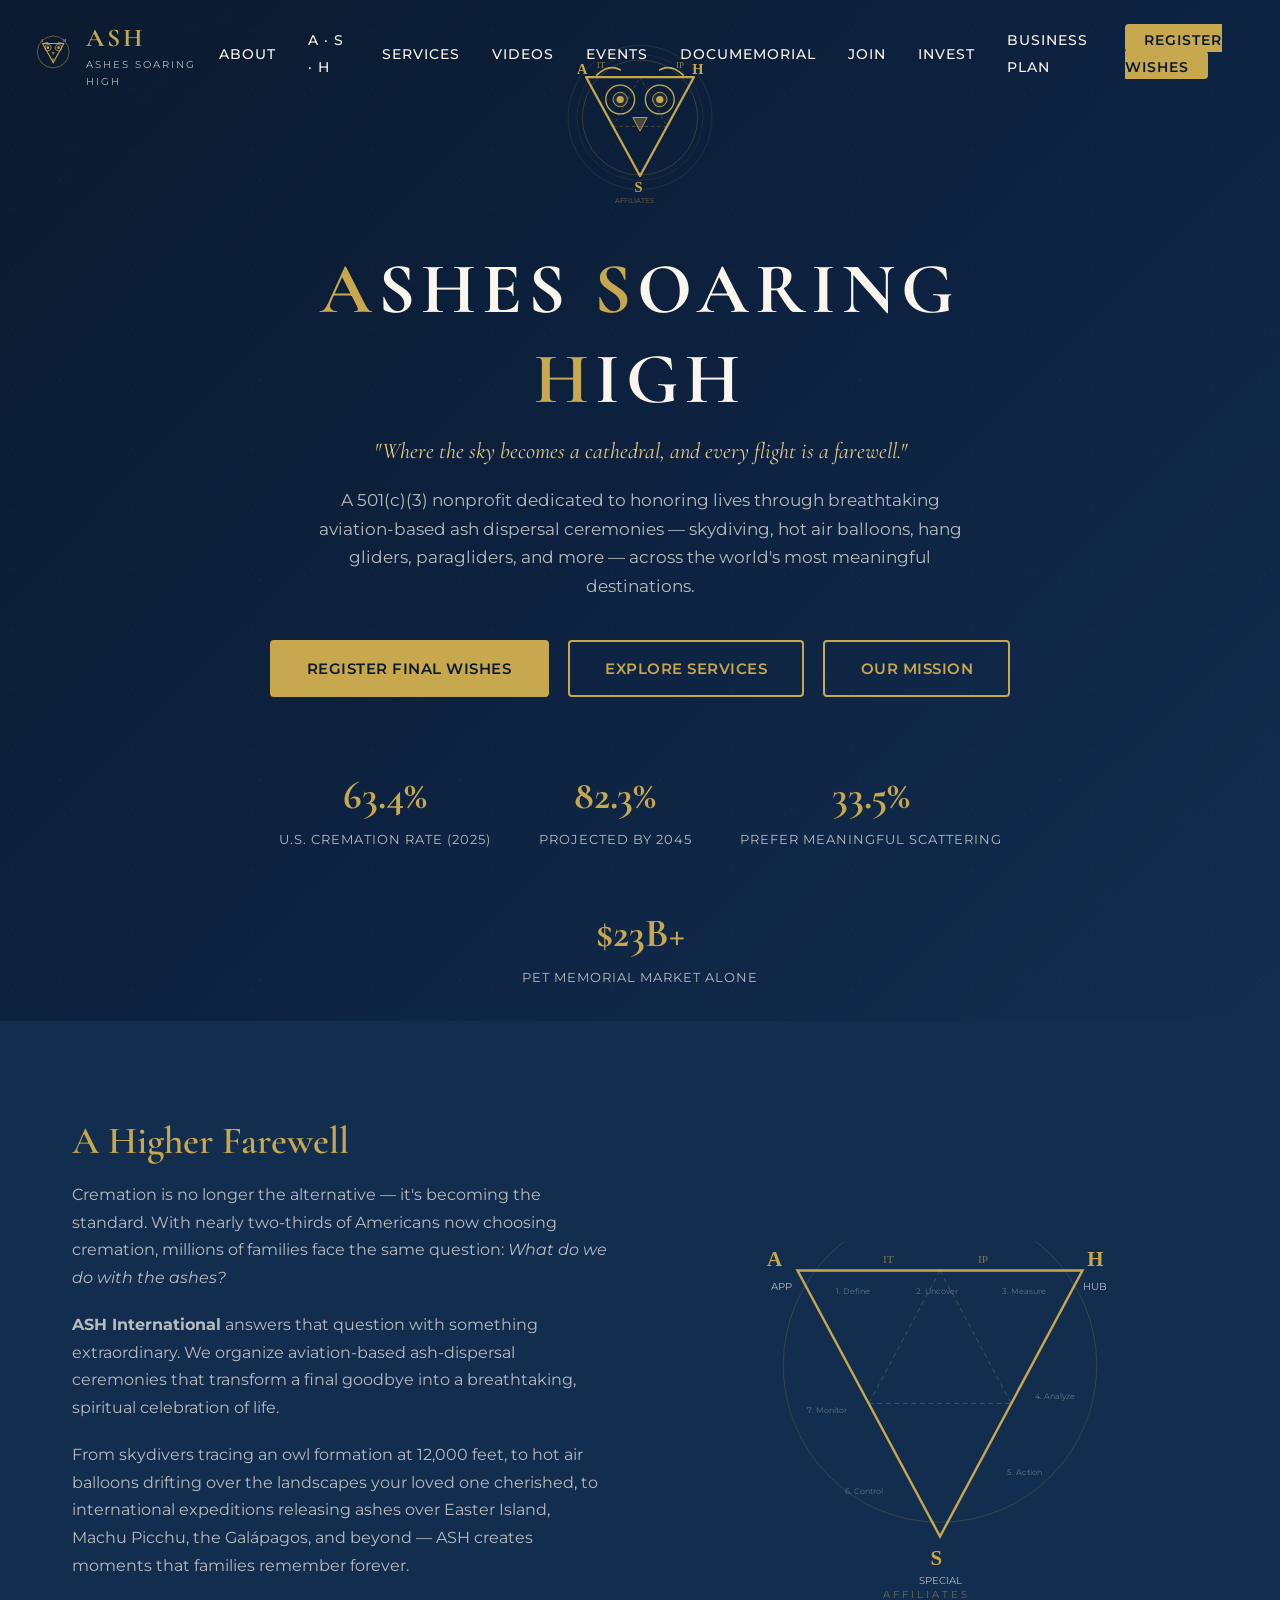
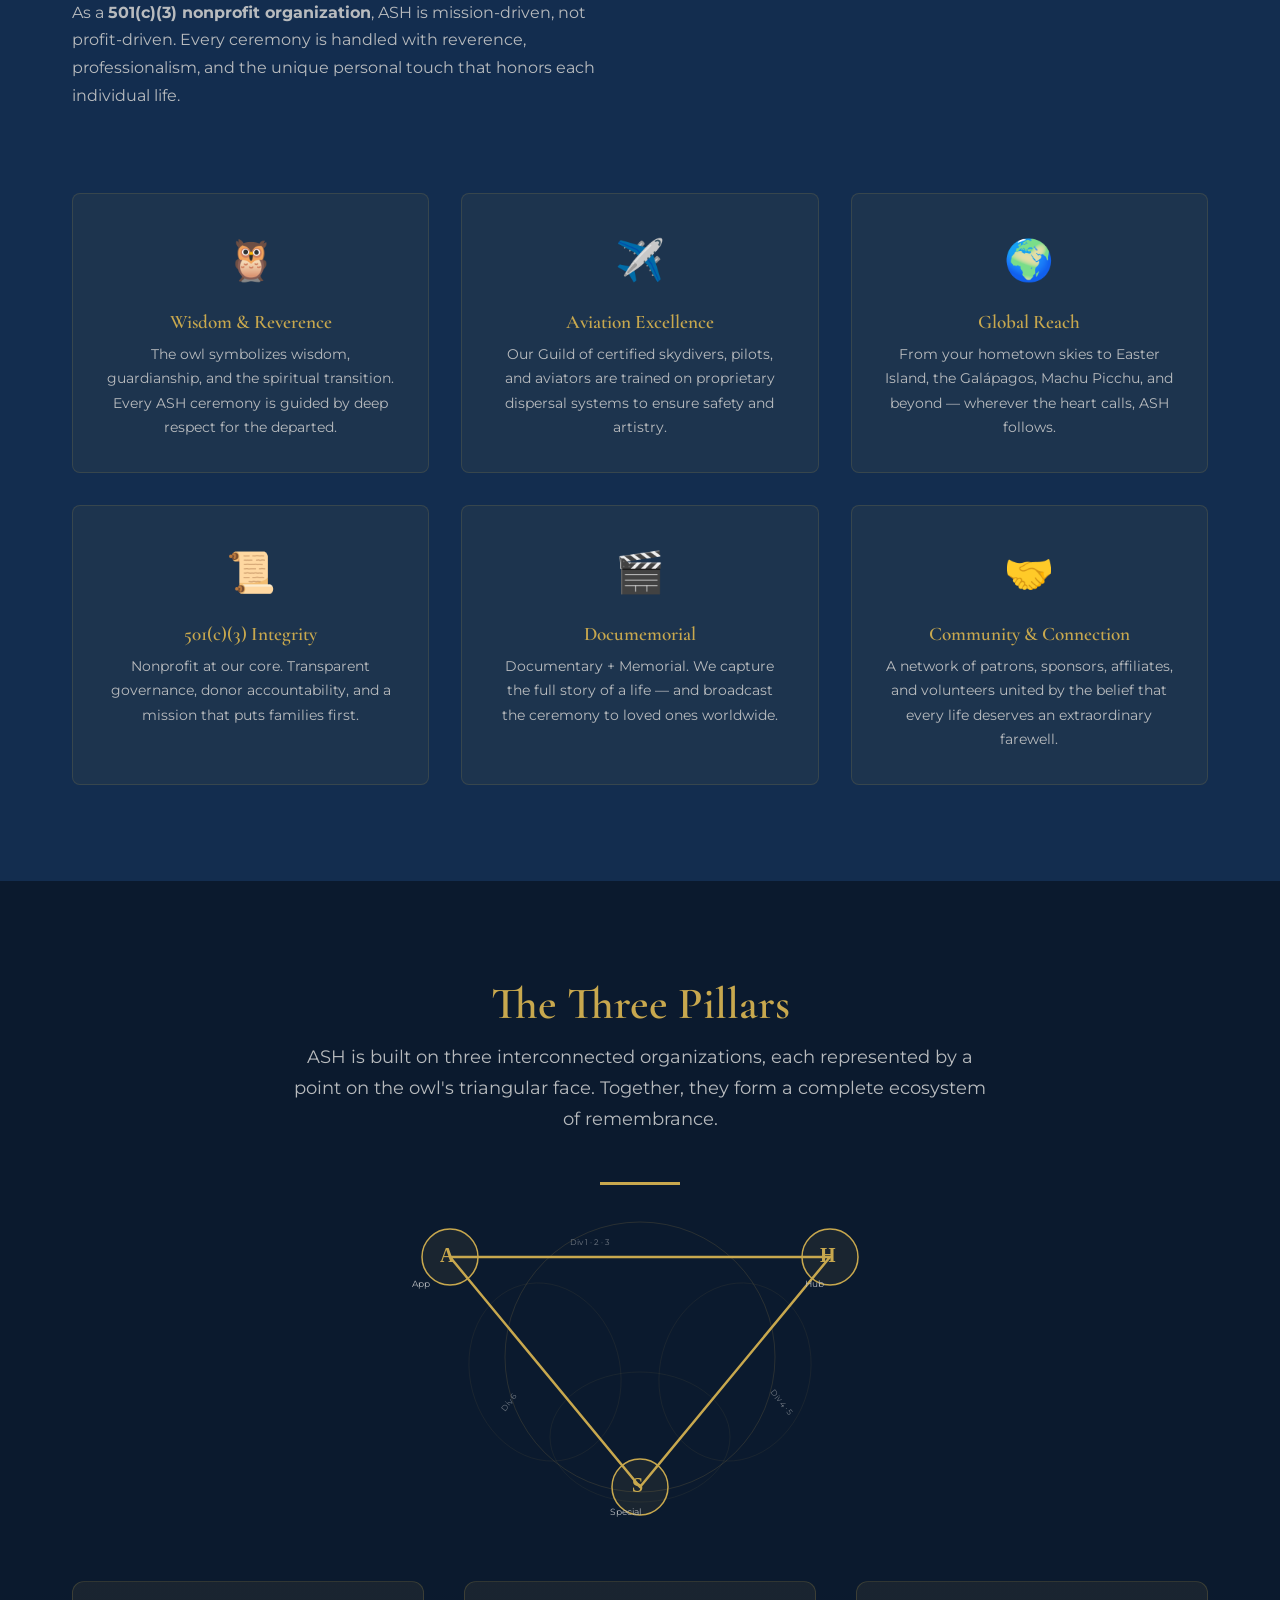
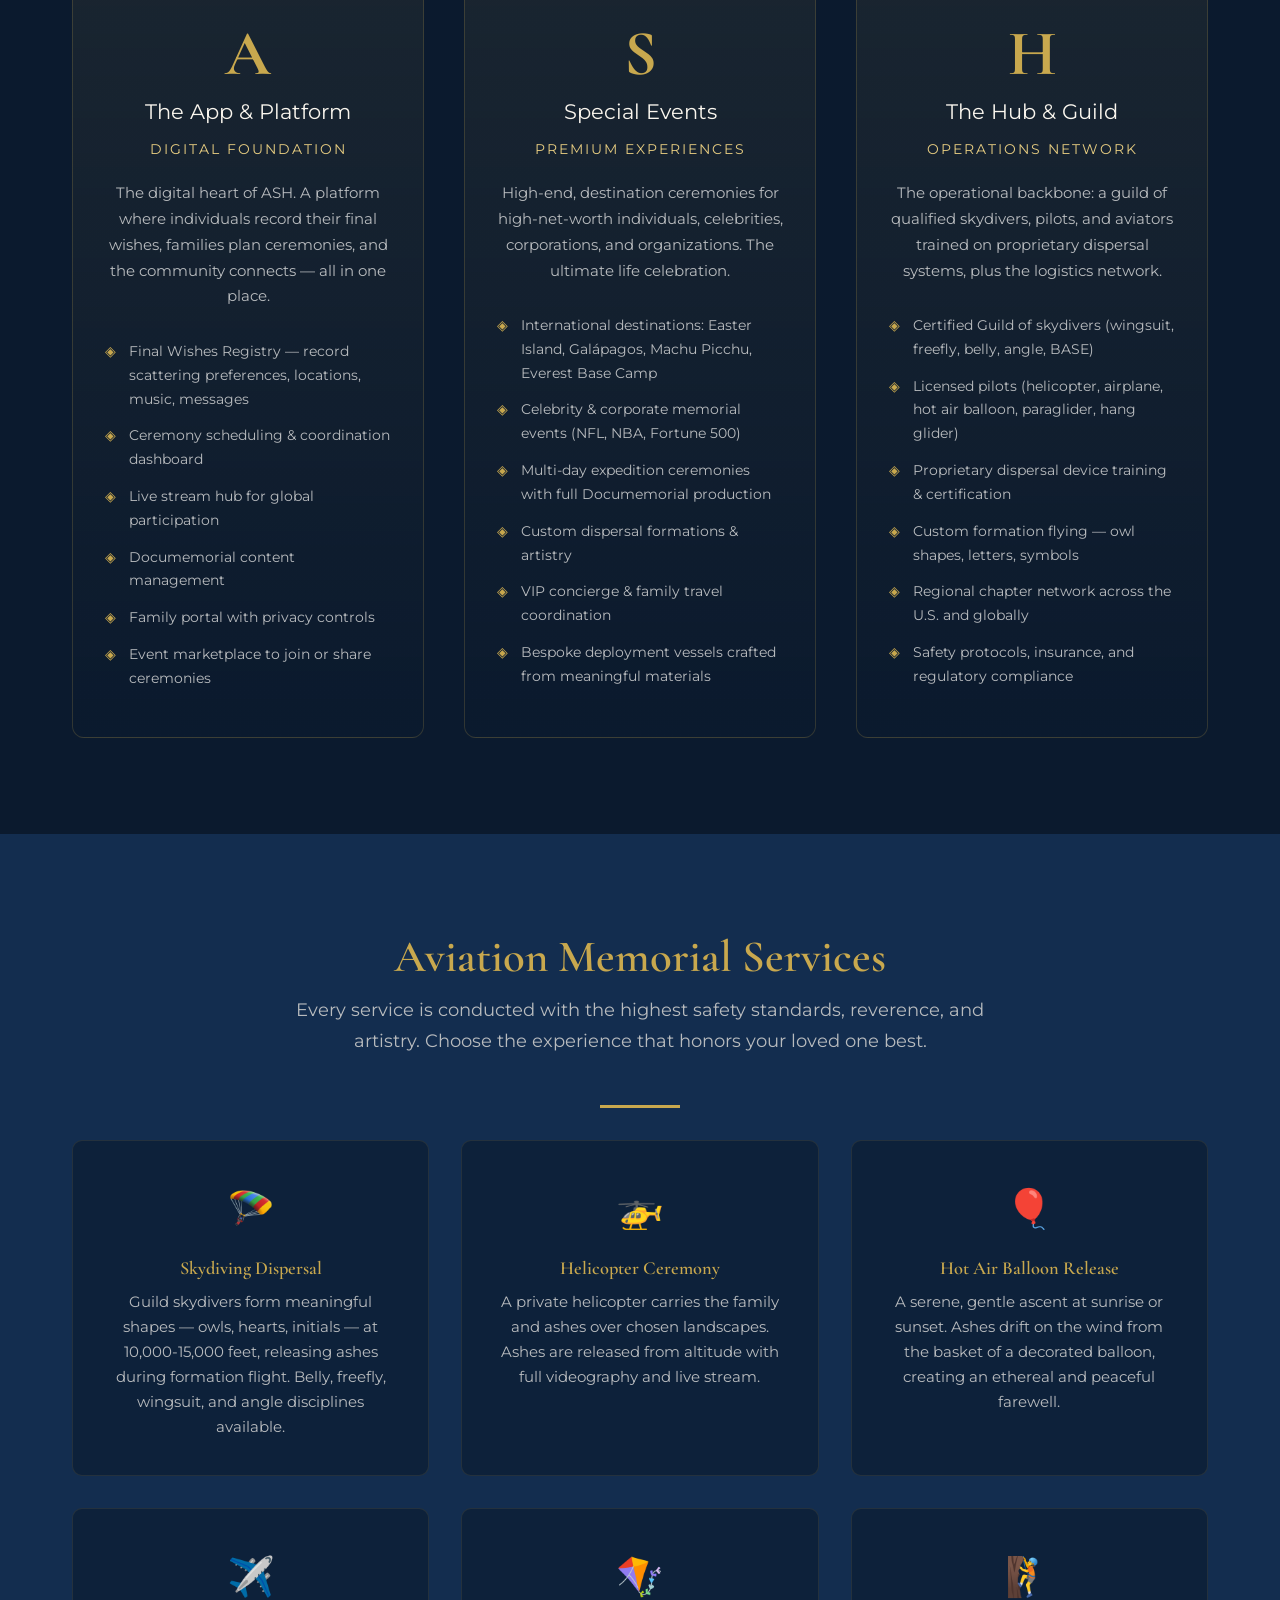
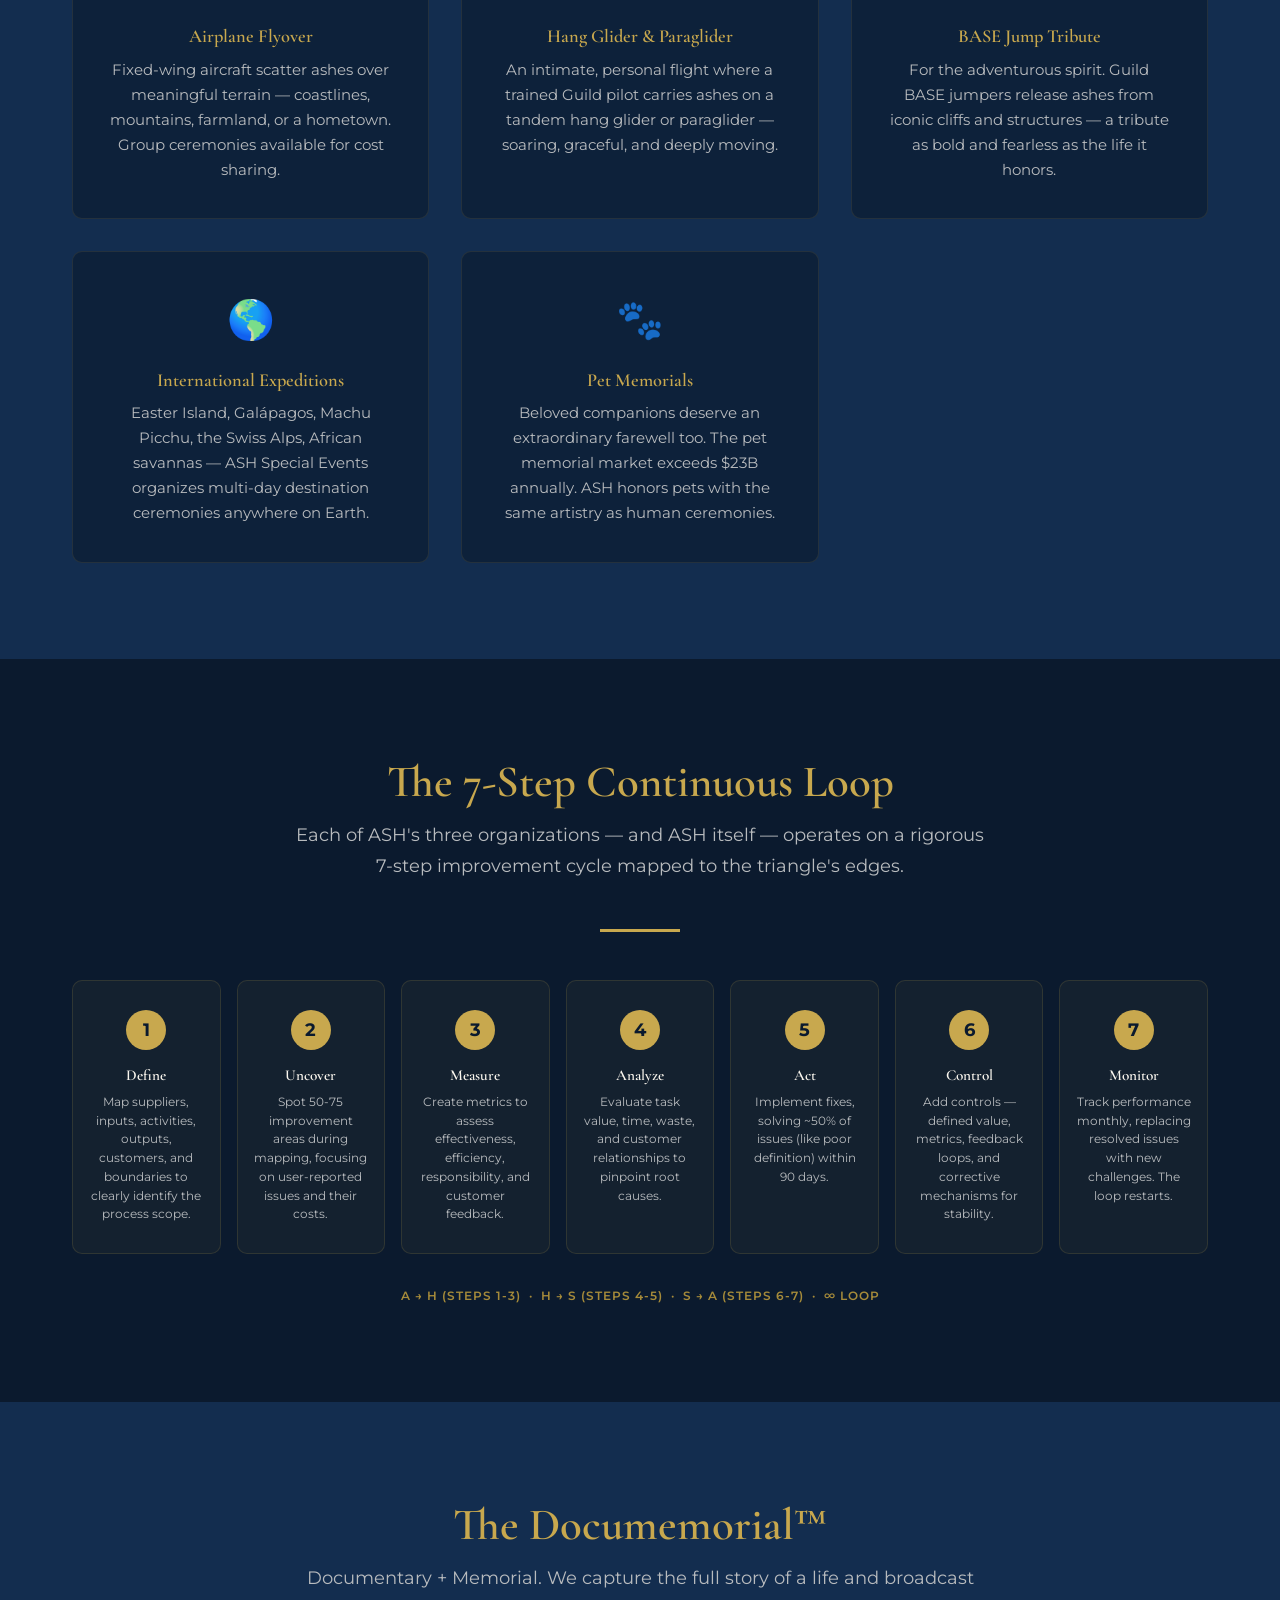
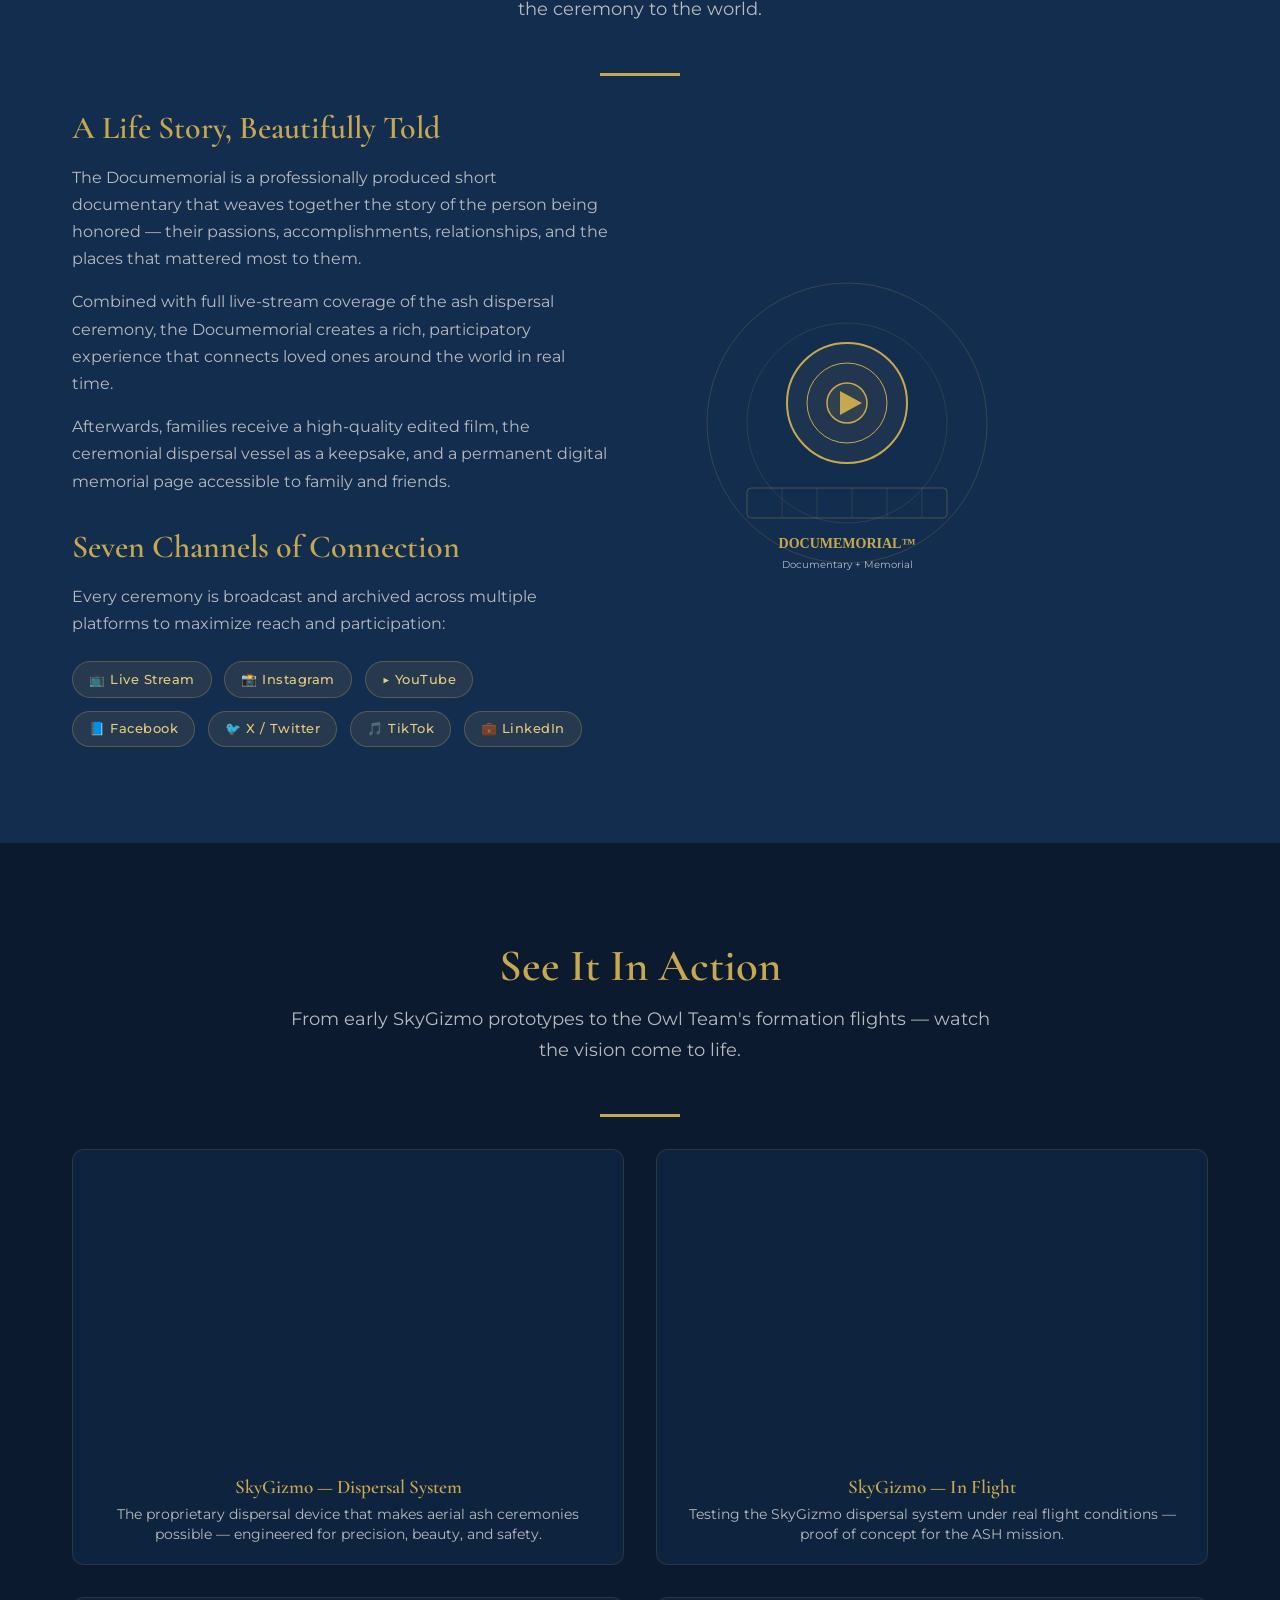
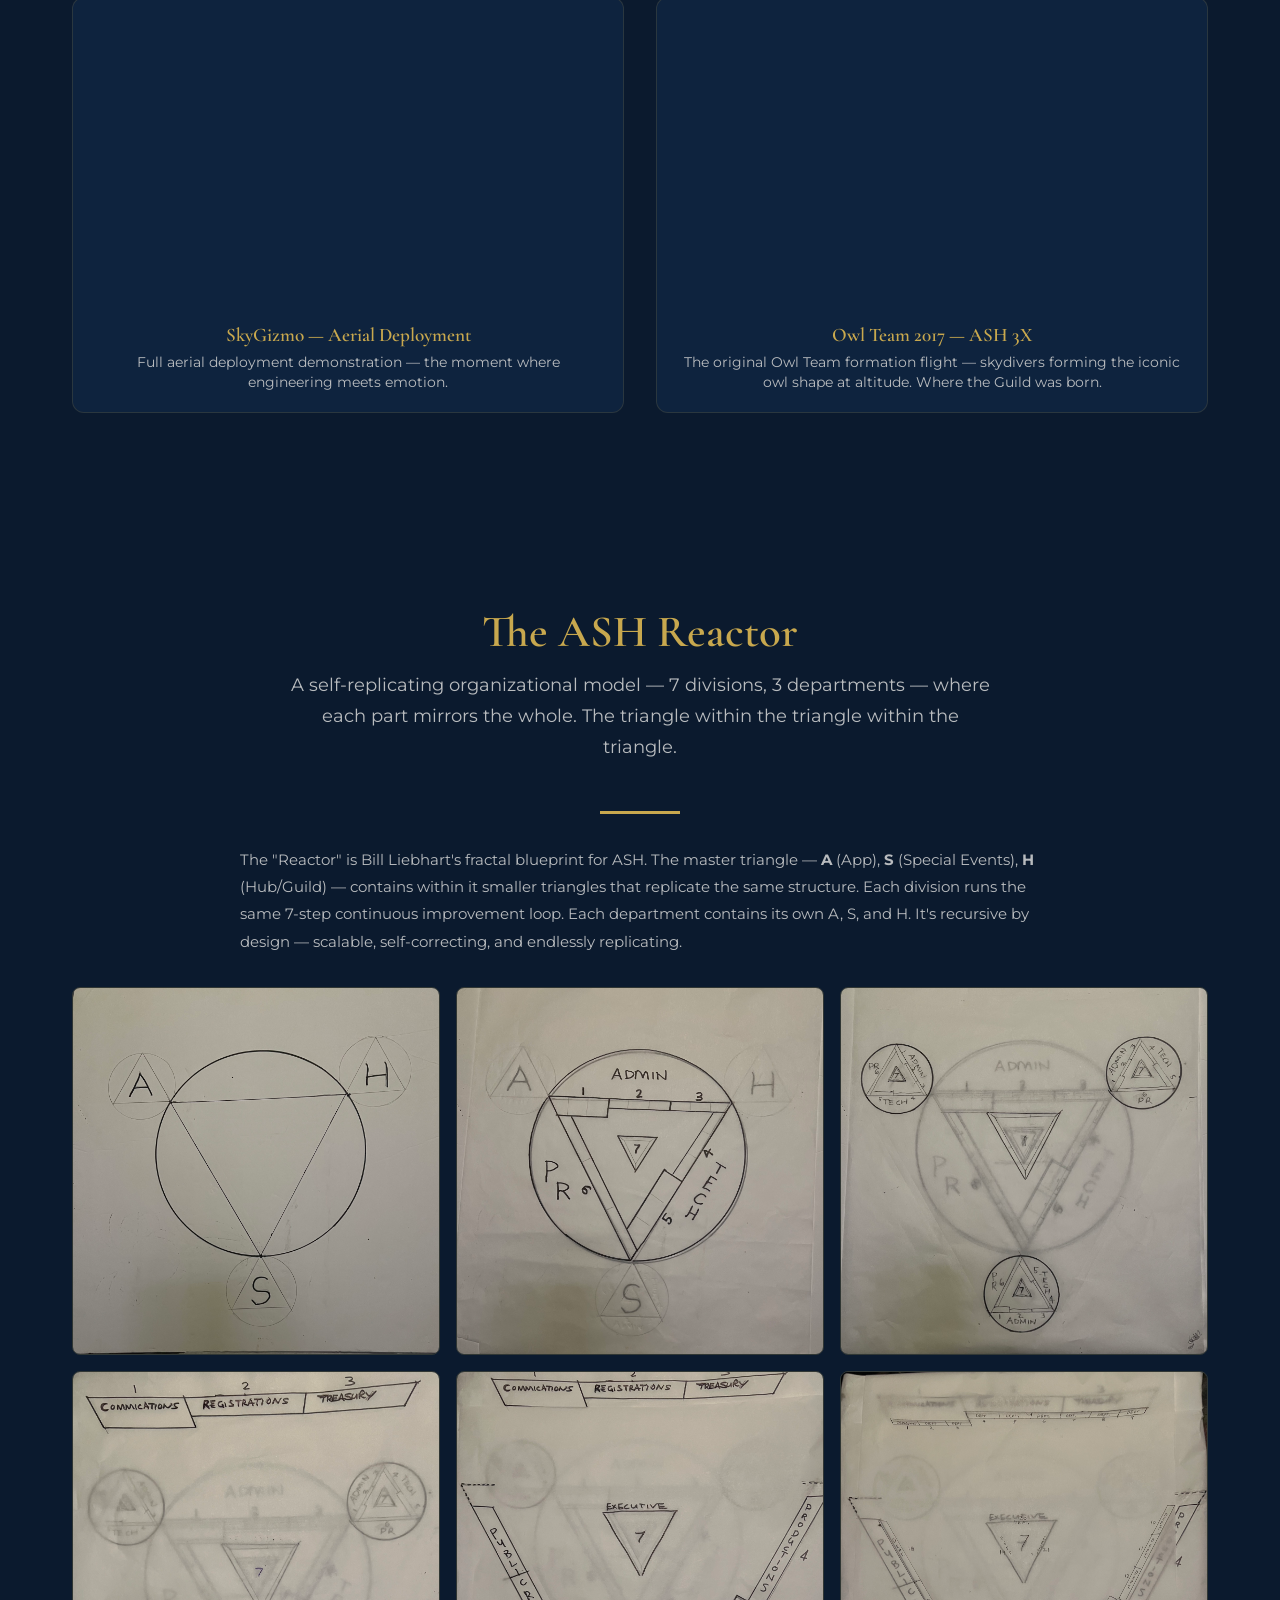
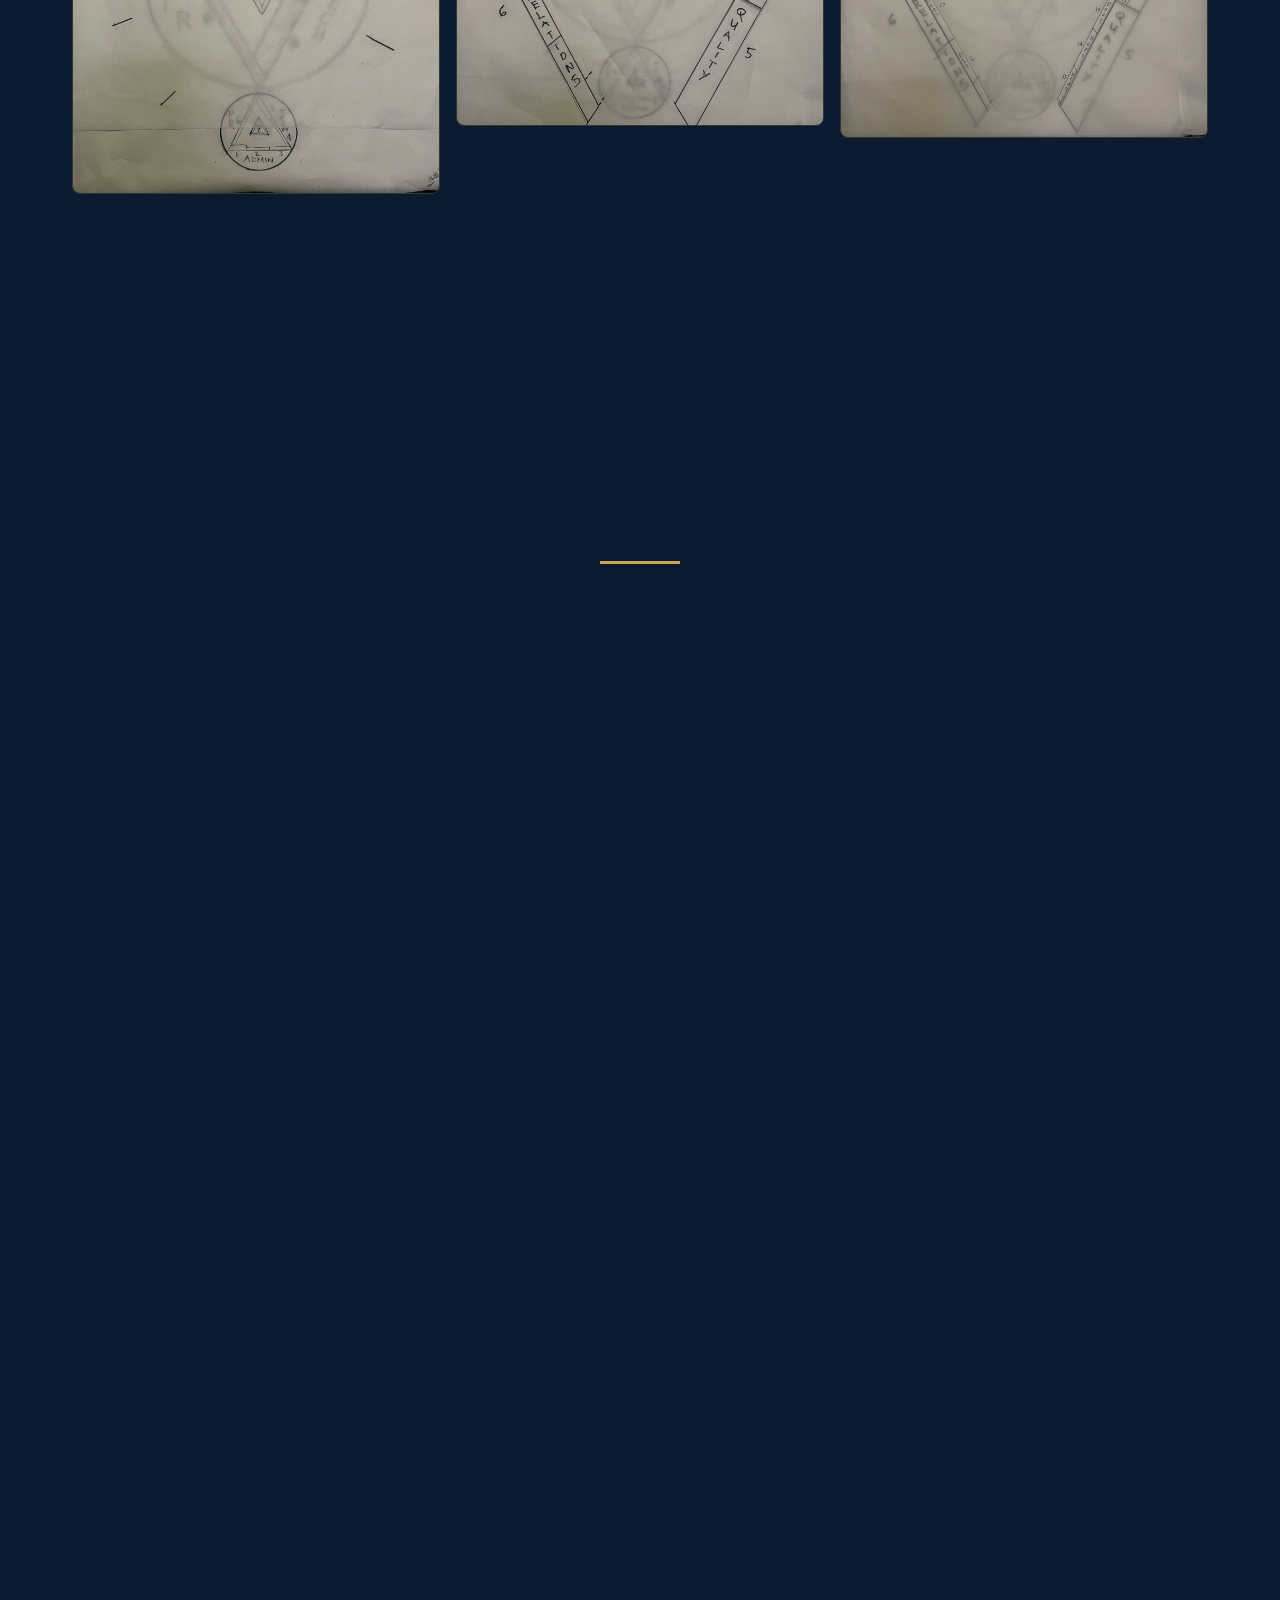
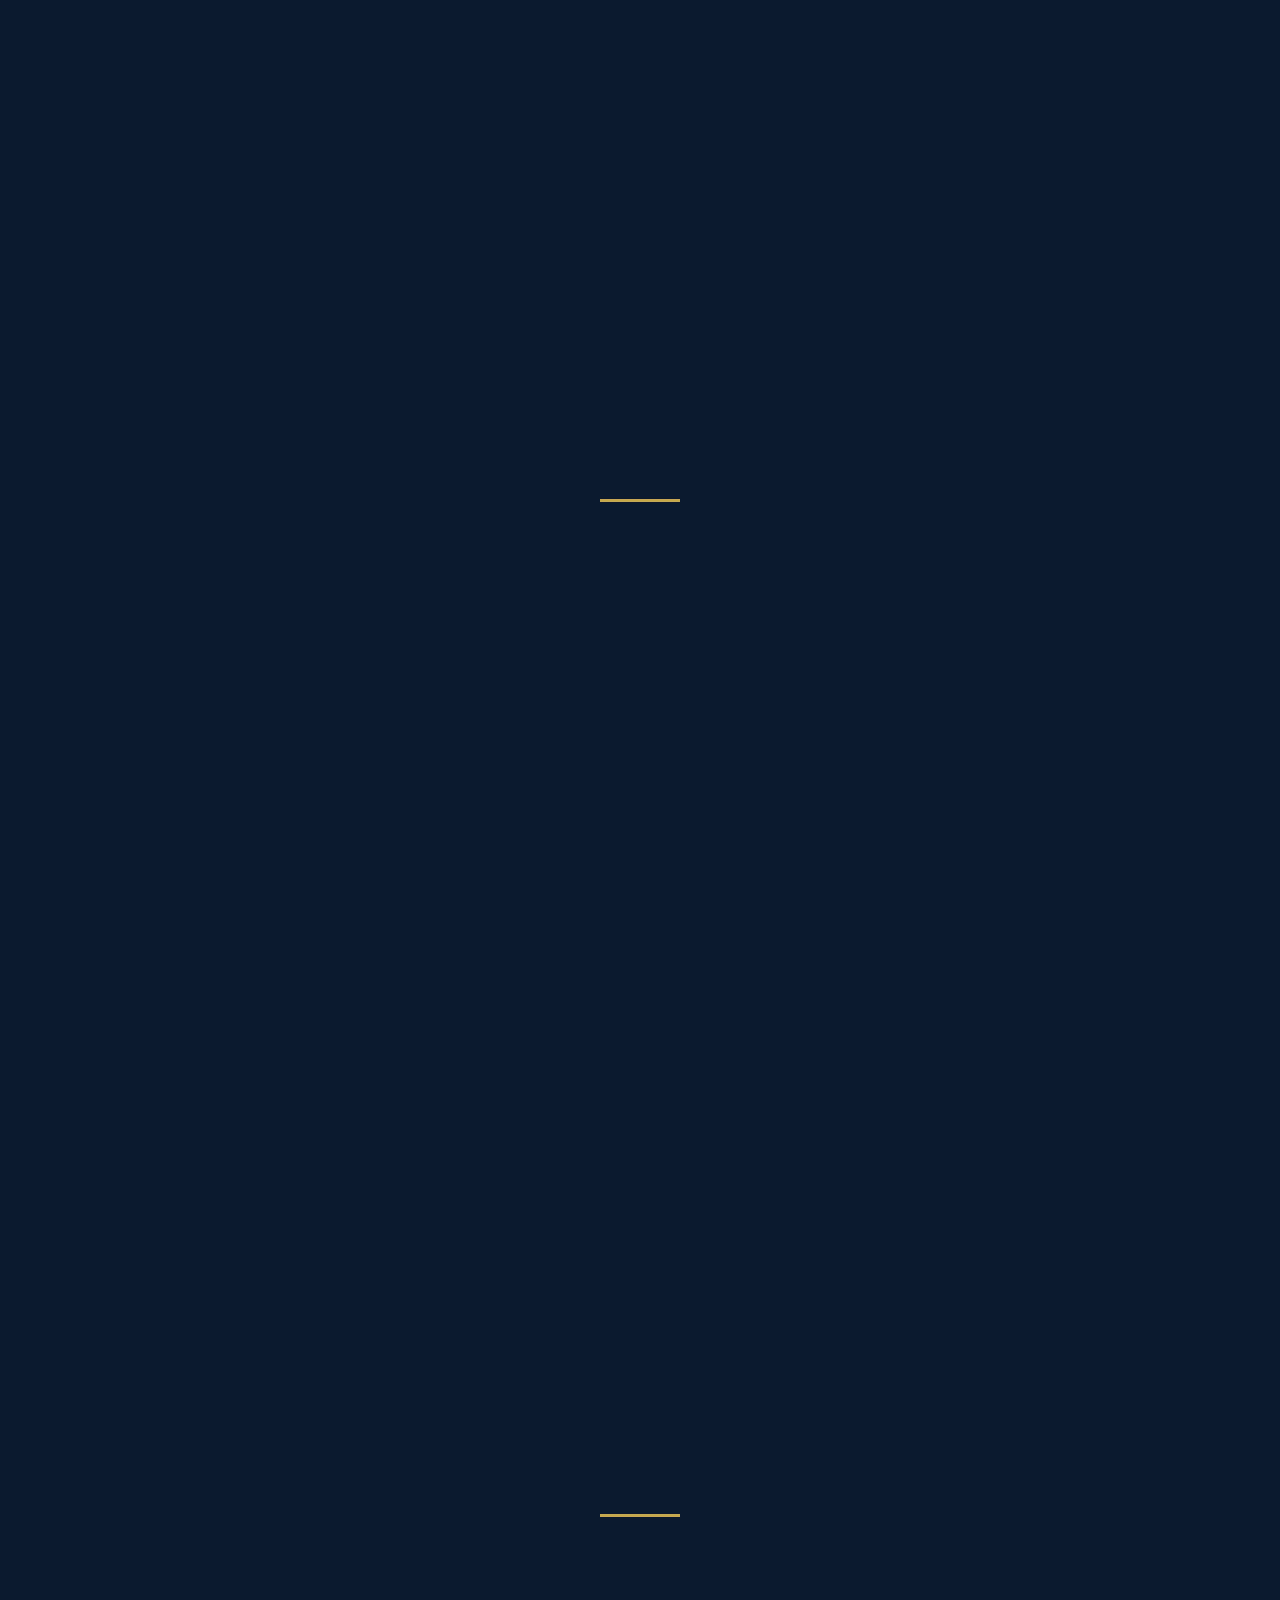
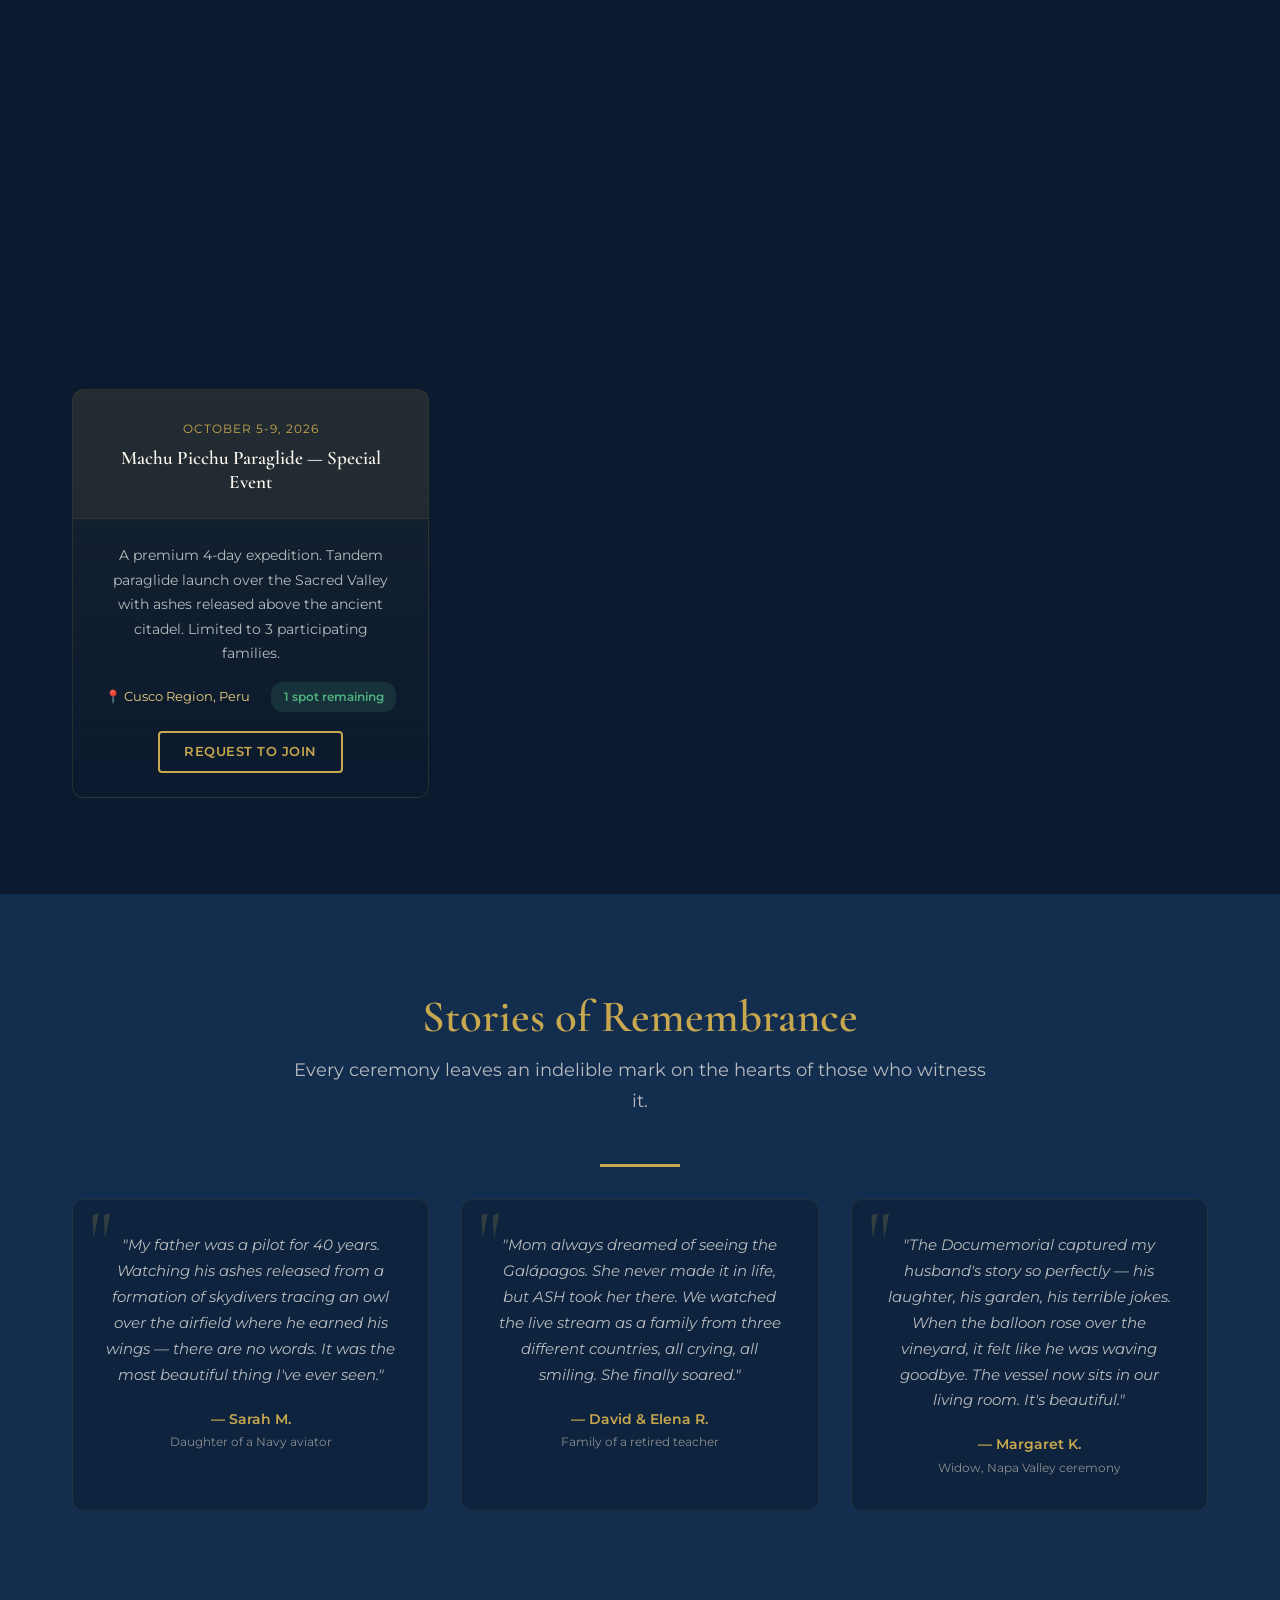
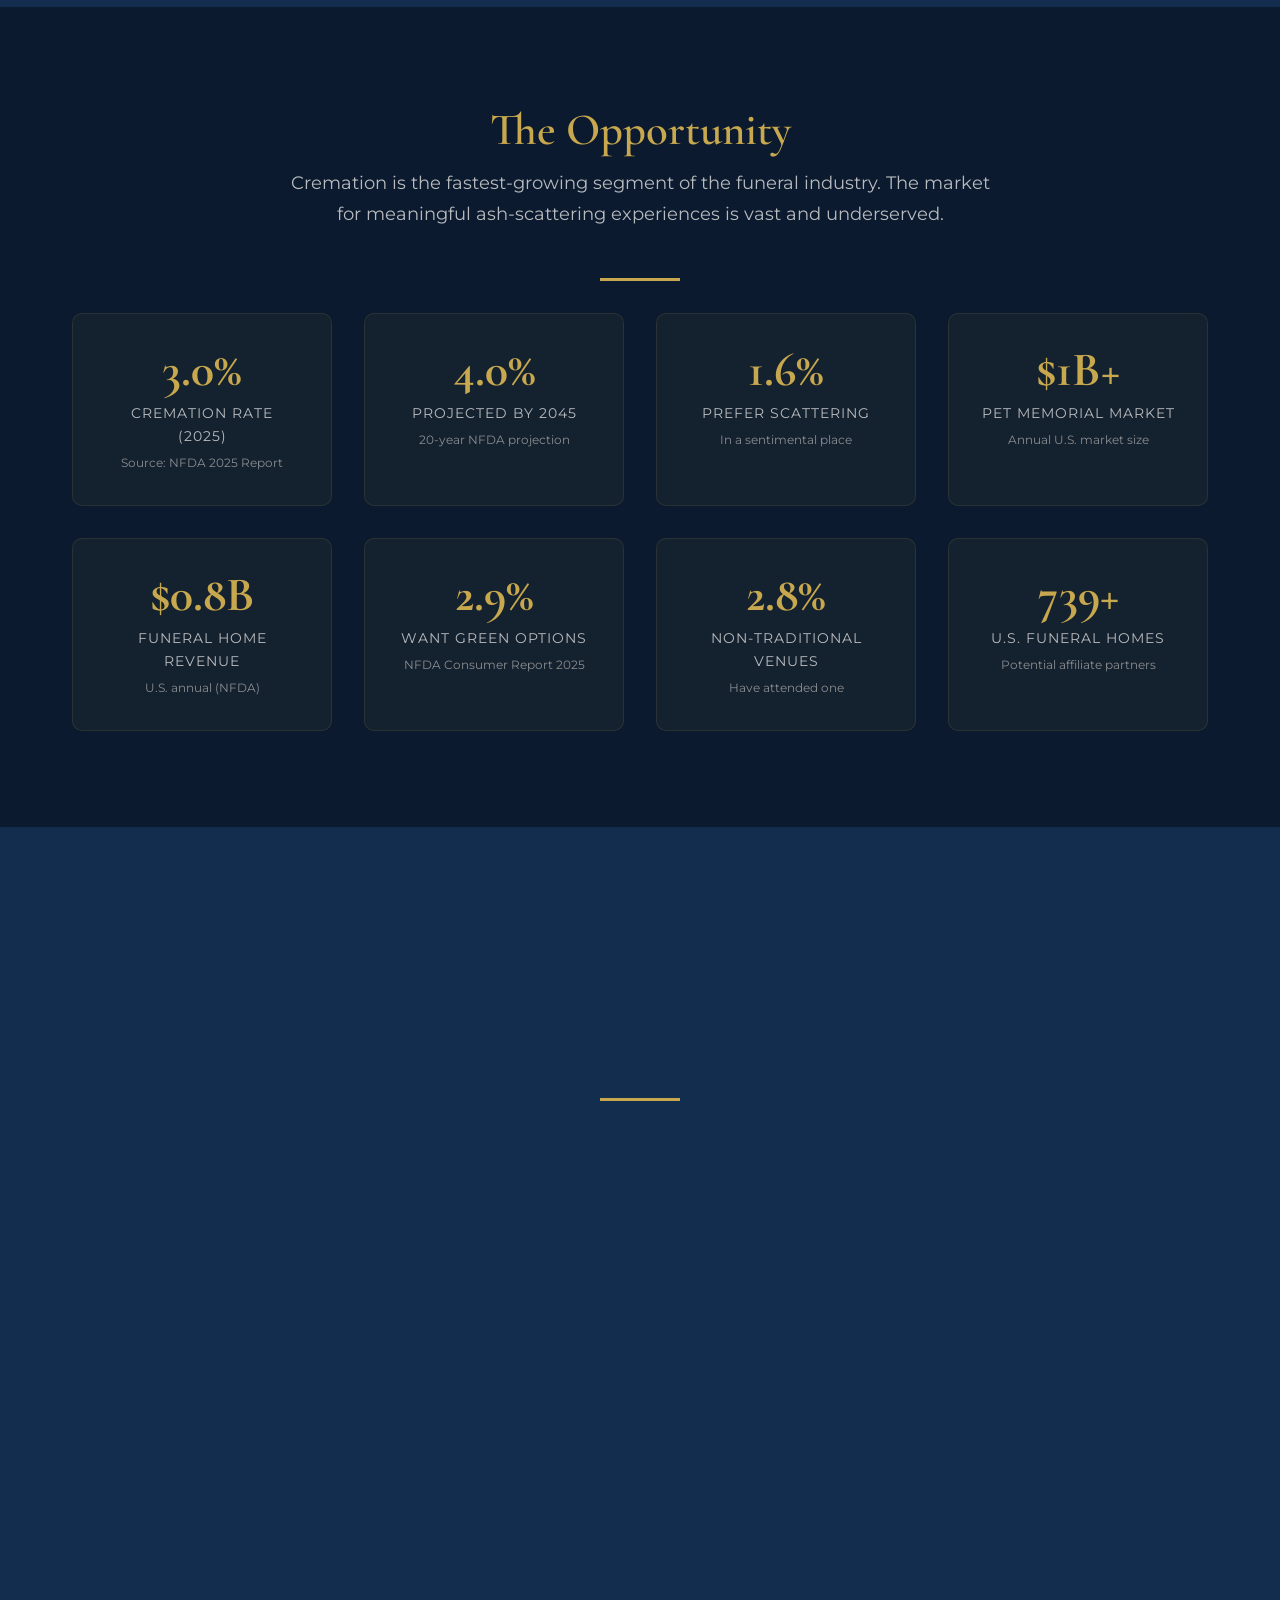
==== commit 170277ad: "Separate 7 divisions from 7-step process — divisions on triangle edges, 7-step reframed as quality i" ====
--- a/index.html
+++ b/index.html
@@ -267,10 +267,10 @@
         <circle cx="250" cy="270" r="28" fill="rgba(200,168,78,0.08)" stroke="#c8a84e" stroke-width="1.5"/>
         <text x="242" y="275" fill="#c8a84e" font-size="20" font-family="Georgia" font-weight="bold">S</text>
         <text x="220" y="298" fill="#b8bbbe" font-size="9" font-family="Montserrat">Special</text>
-        <!-- Edge labels: 7-step process -->
-        <text x="200" y="28" fill="#b8bbbe" font-size="8" font-family="Montserrat" text-anchor="middle" opacity="0.6">Steps 1-2-3 →</text>
-        <text x="380" y="175" fill="#b8bbbe" font-size="8" font-family="Montserrat" opacity="0.6" transform="rotate(52,380,175)">Steps 4-5 →</text>
-        <text x="115" y="195" fill="#b8bbbe" font-size="8" font-family="Montserrat" opacity="0.6" transform="rotate(-52,115,195)">← Steps 6-7</text>
+        <!-- Edge labels: divisions -->
+        <text x="200" y="28" fill="#b8bbbe" font-size="8" font-family="Montserrat" text-anchor="middle" opacity="0.6">Div 1 · 2 · 3</text>
+        <text x="380" y="175" fill="#b8bbbe" font-size="8" font-family="Montserrat" opacity="0.6" transform="rotate(52,380,175)">Div 4 · 5</text>
+        <text x="115" y="195" fill="#b8bbbe" font-size="8" font-family="Montserrat" opacity="0.6" transform="rotate(-52,115,195)">Div 6</text>
       </svg>
     </div>
 
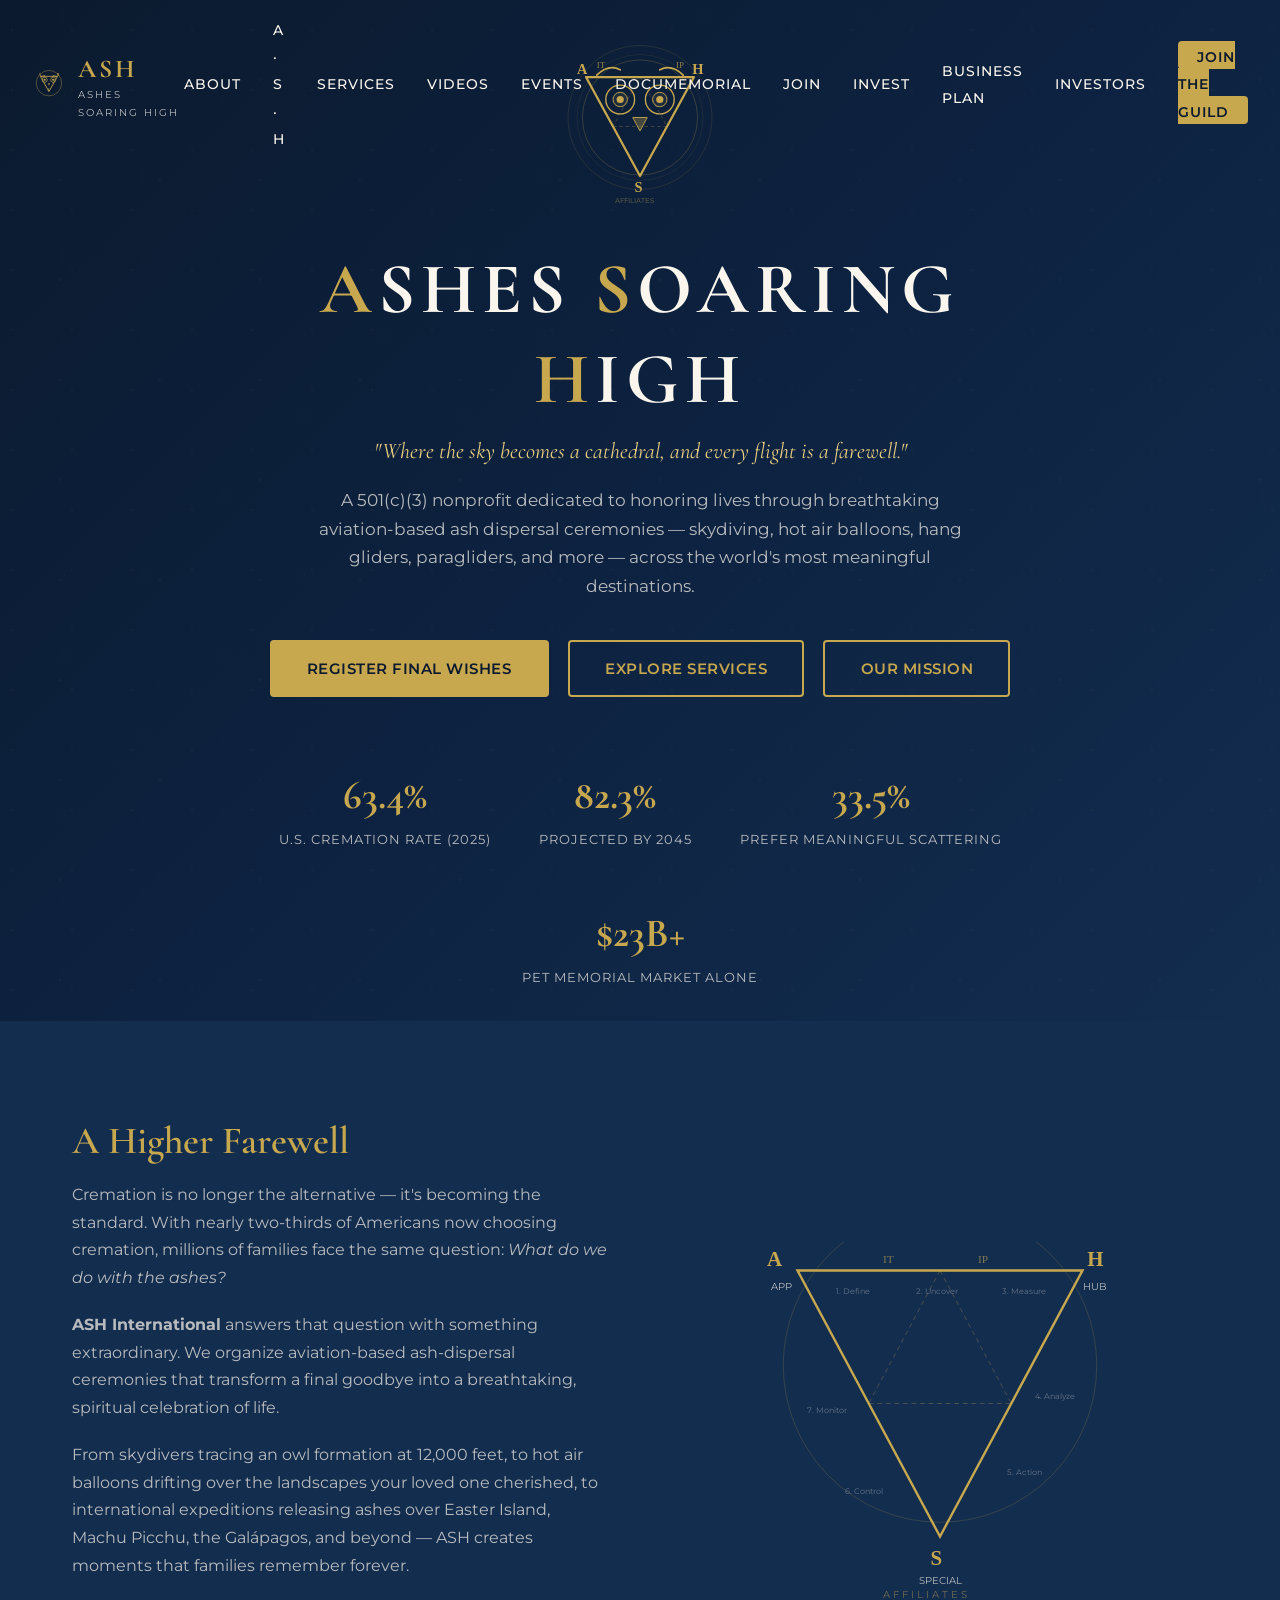
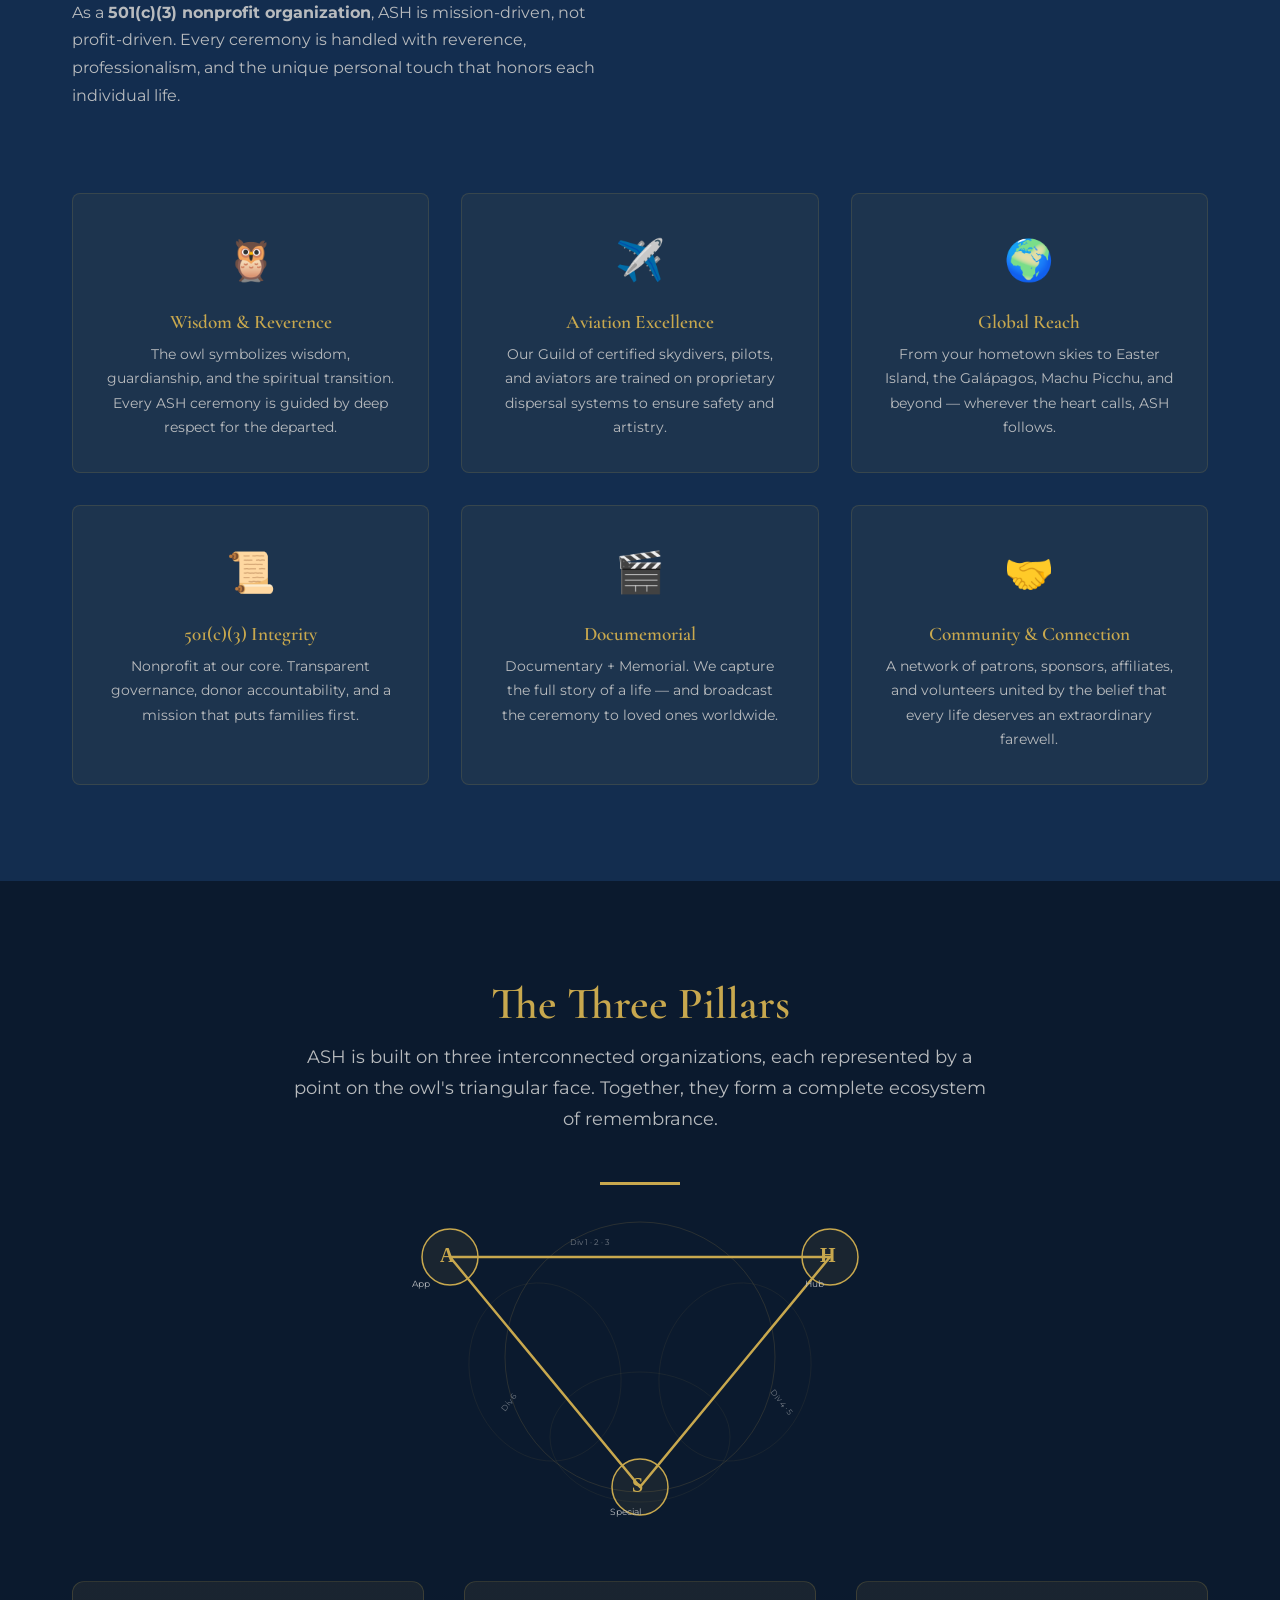
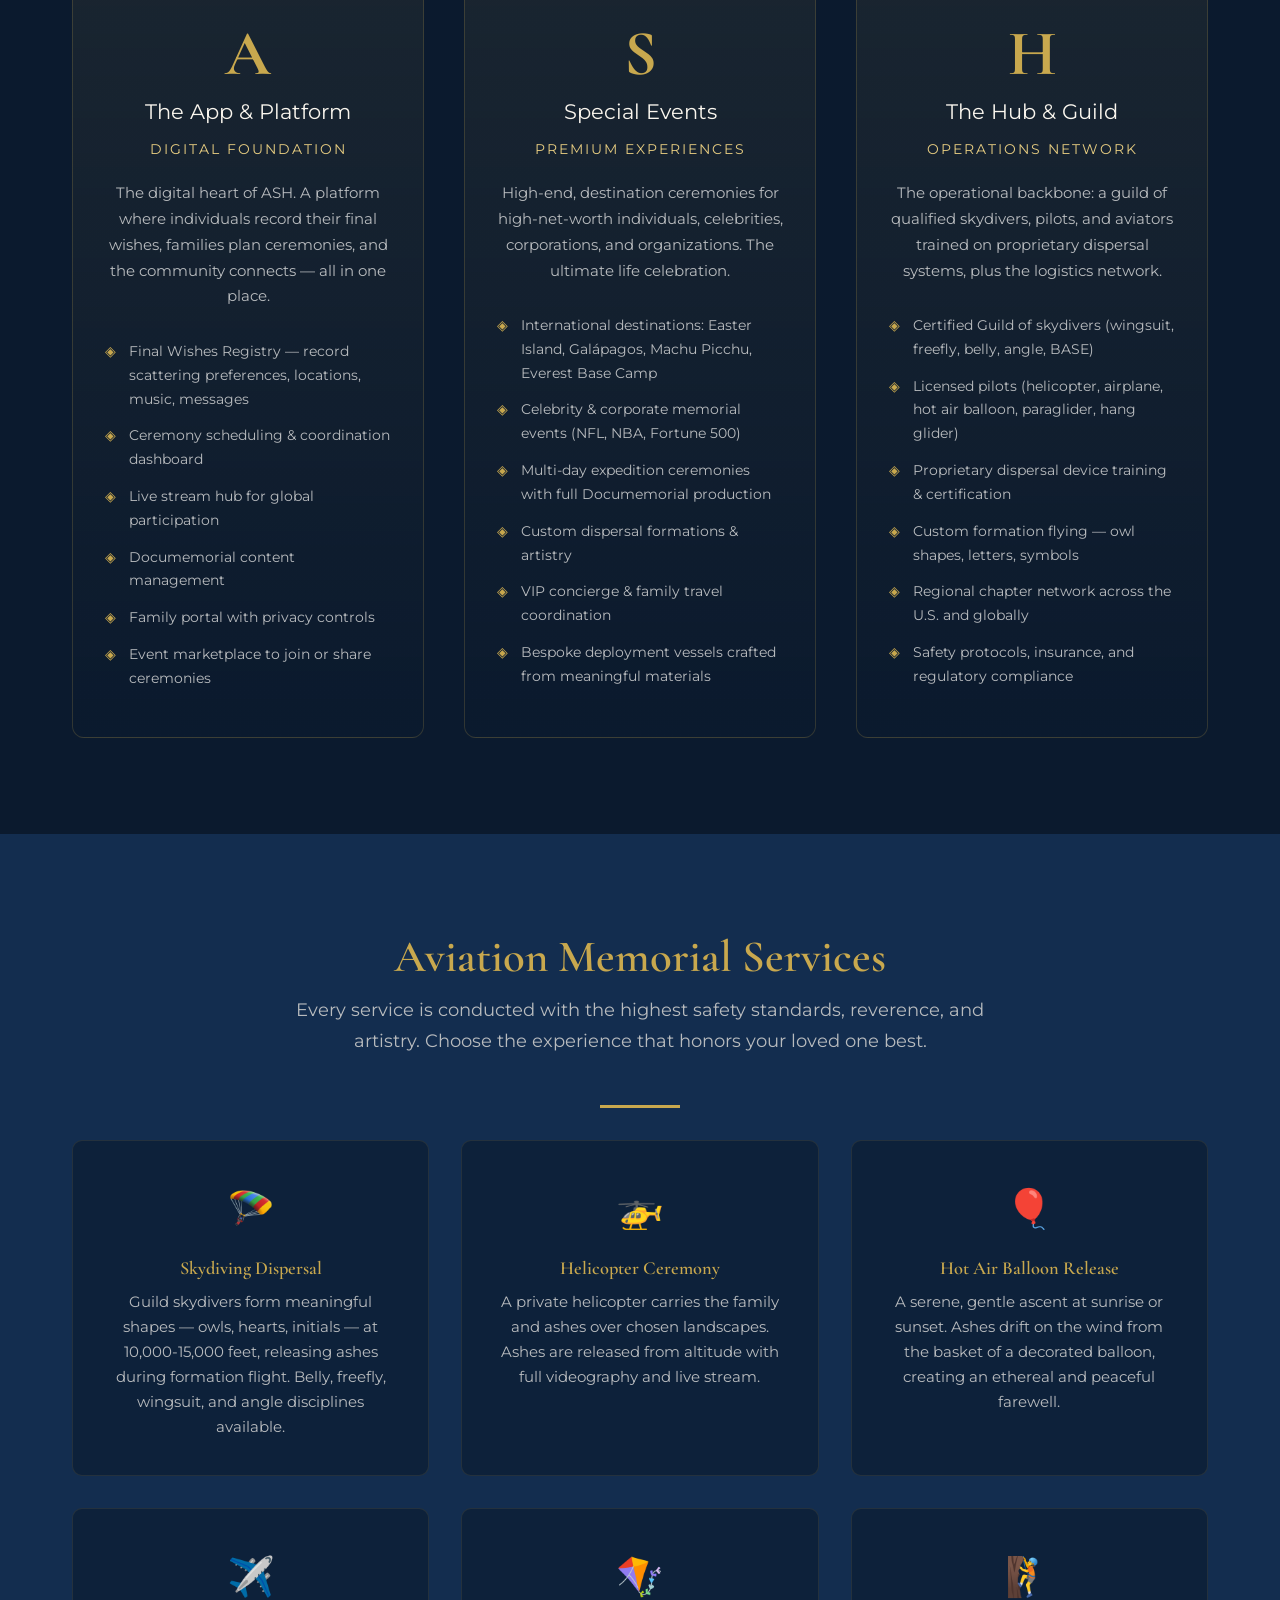
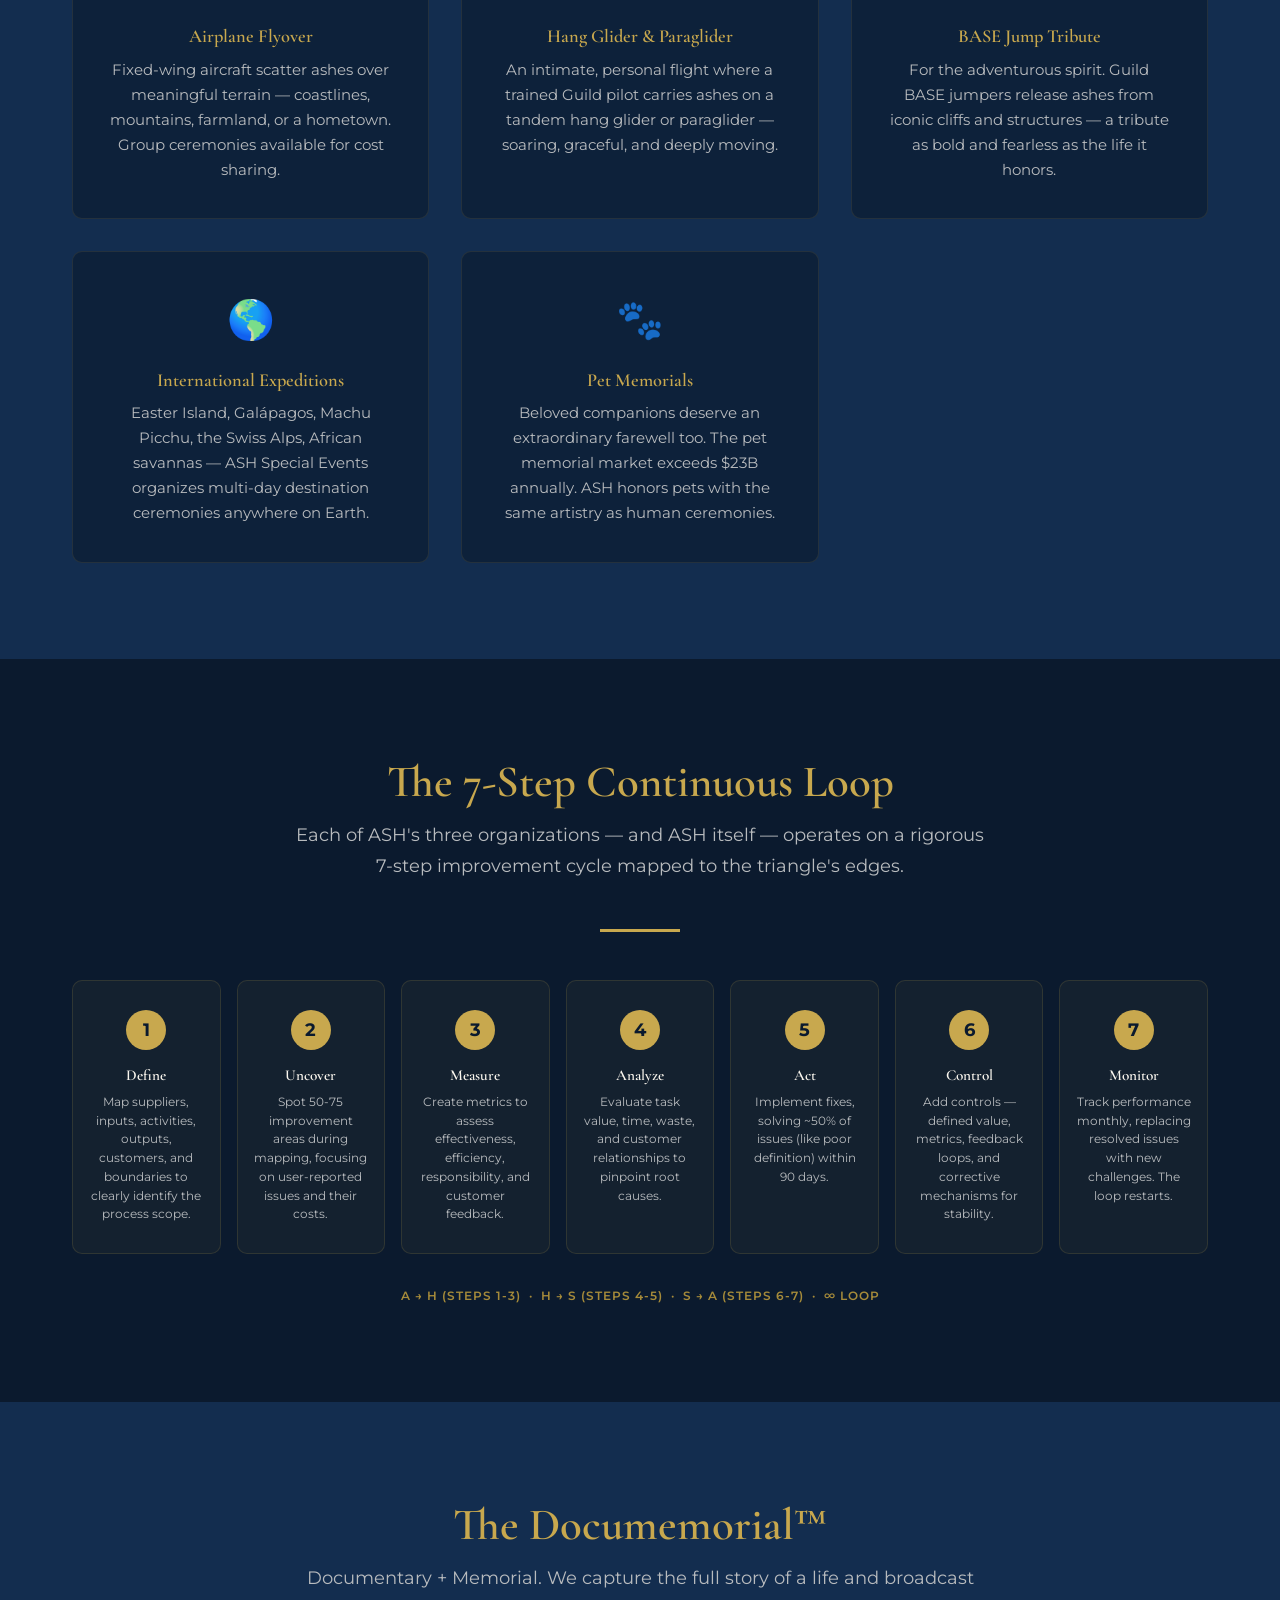
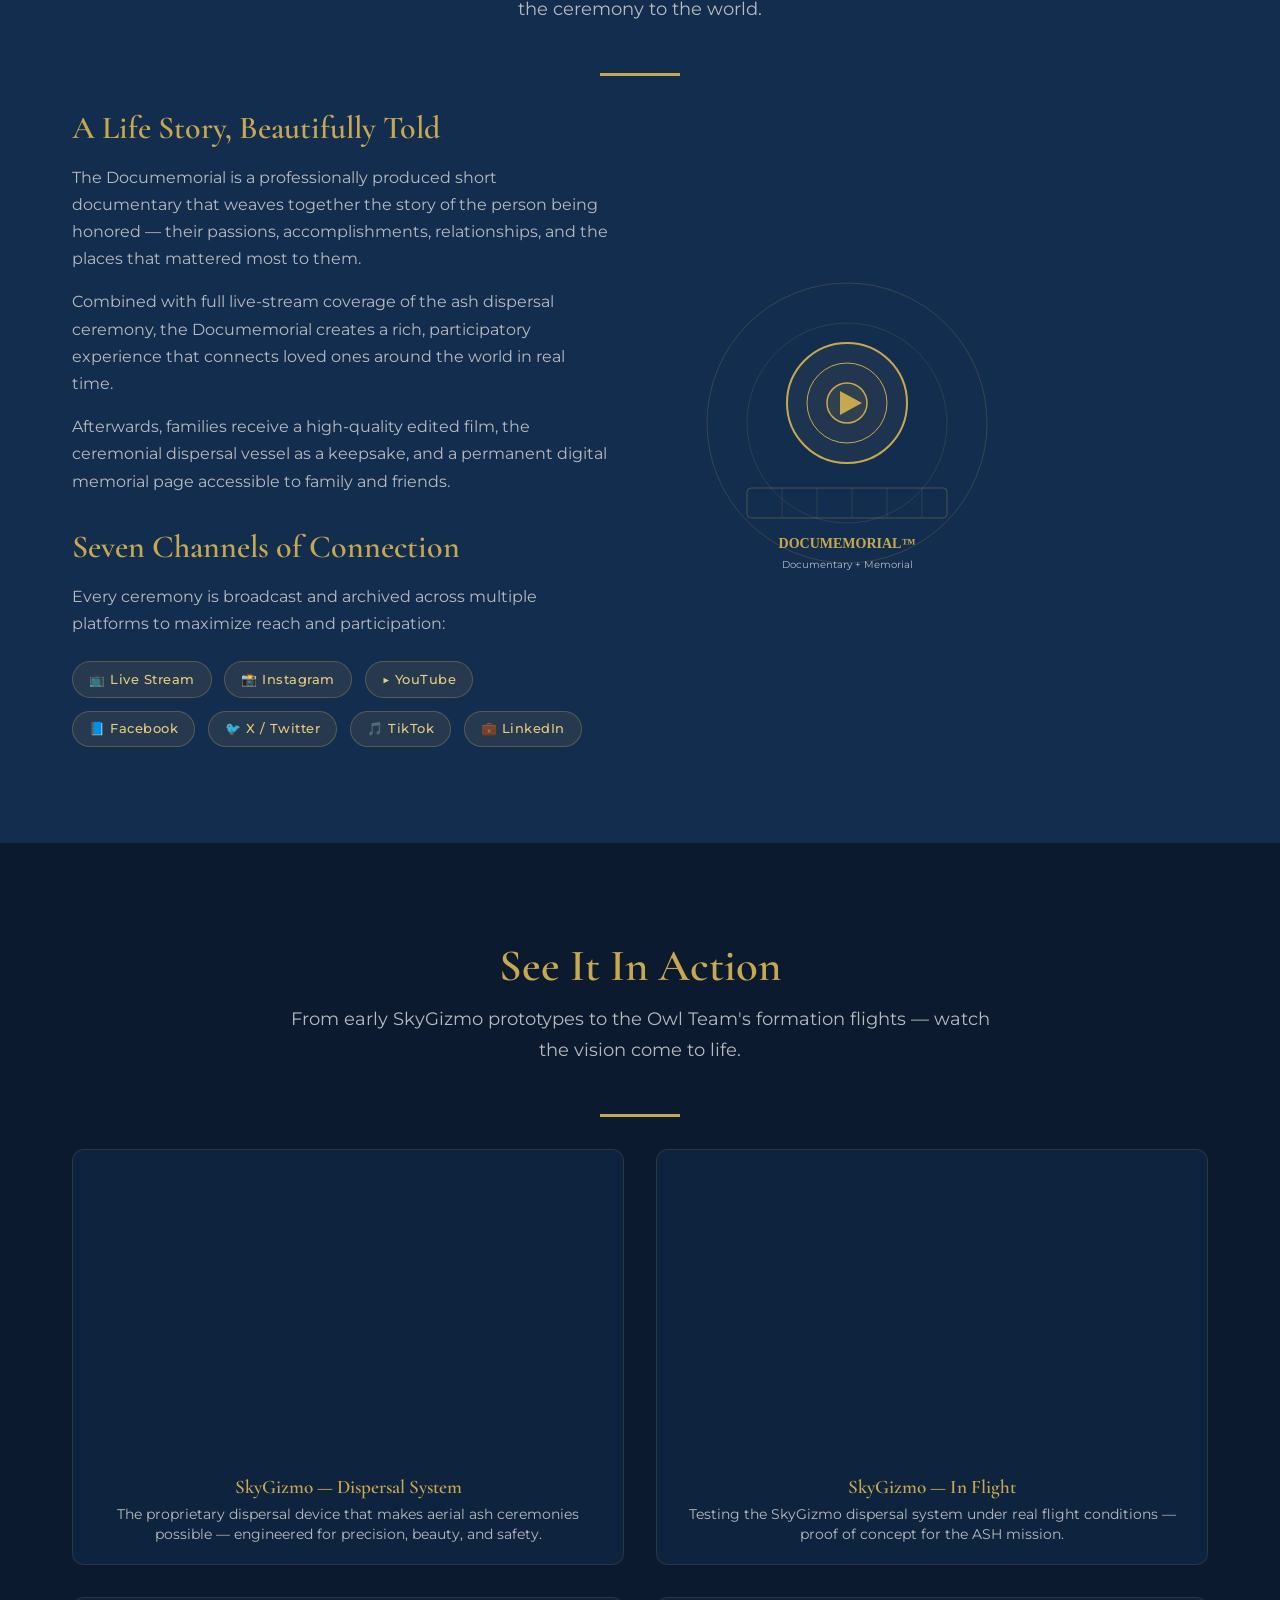
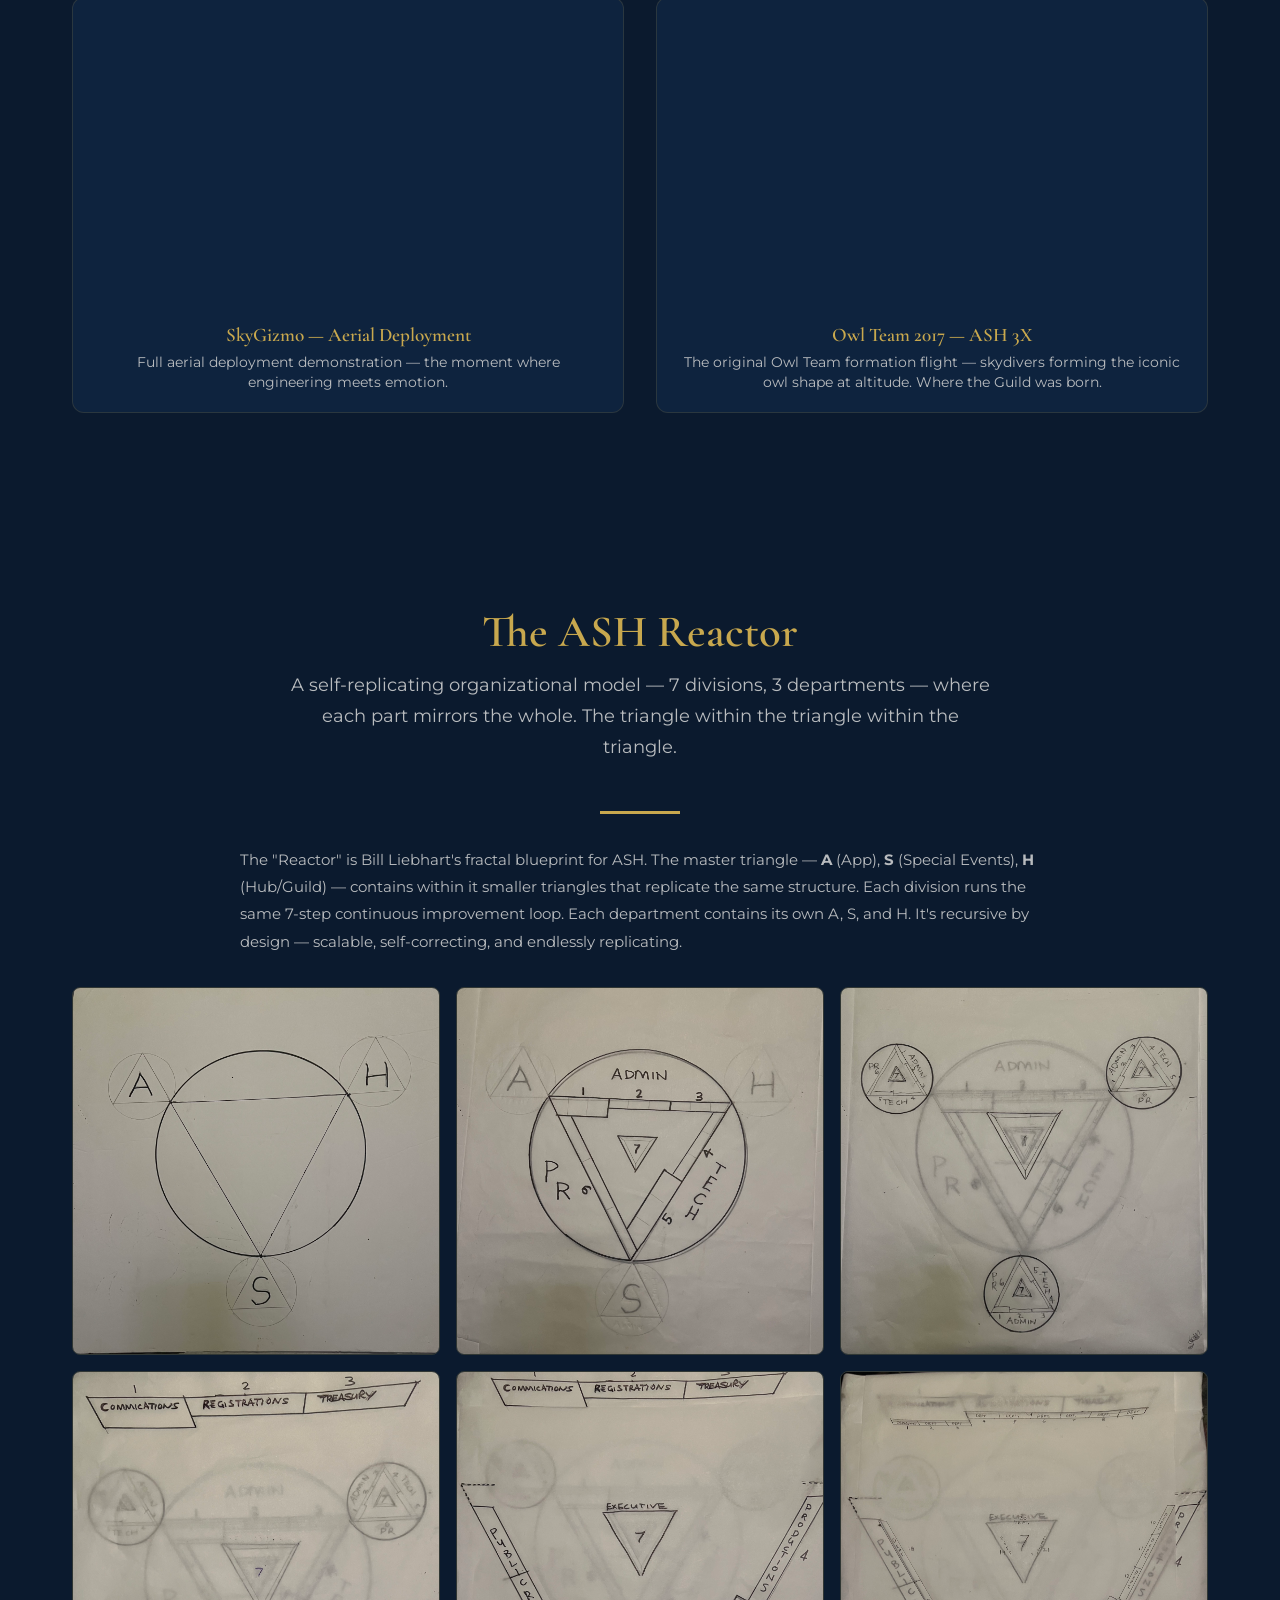
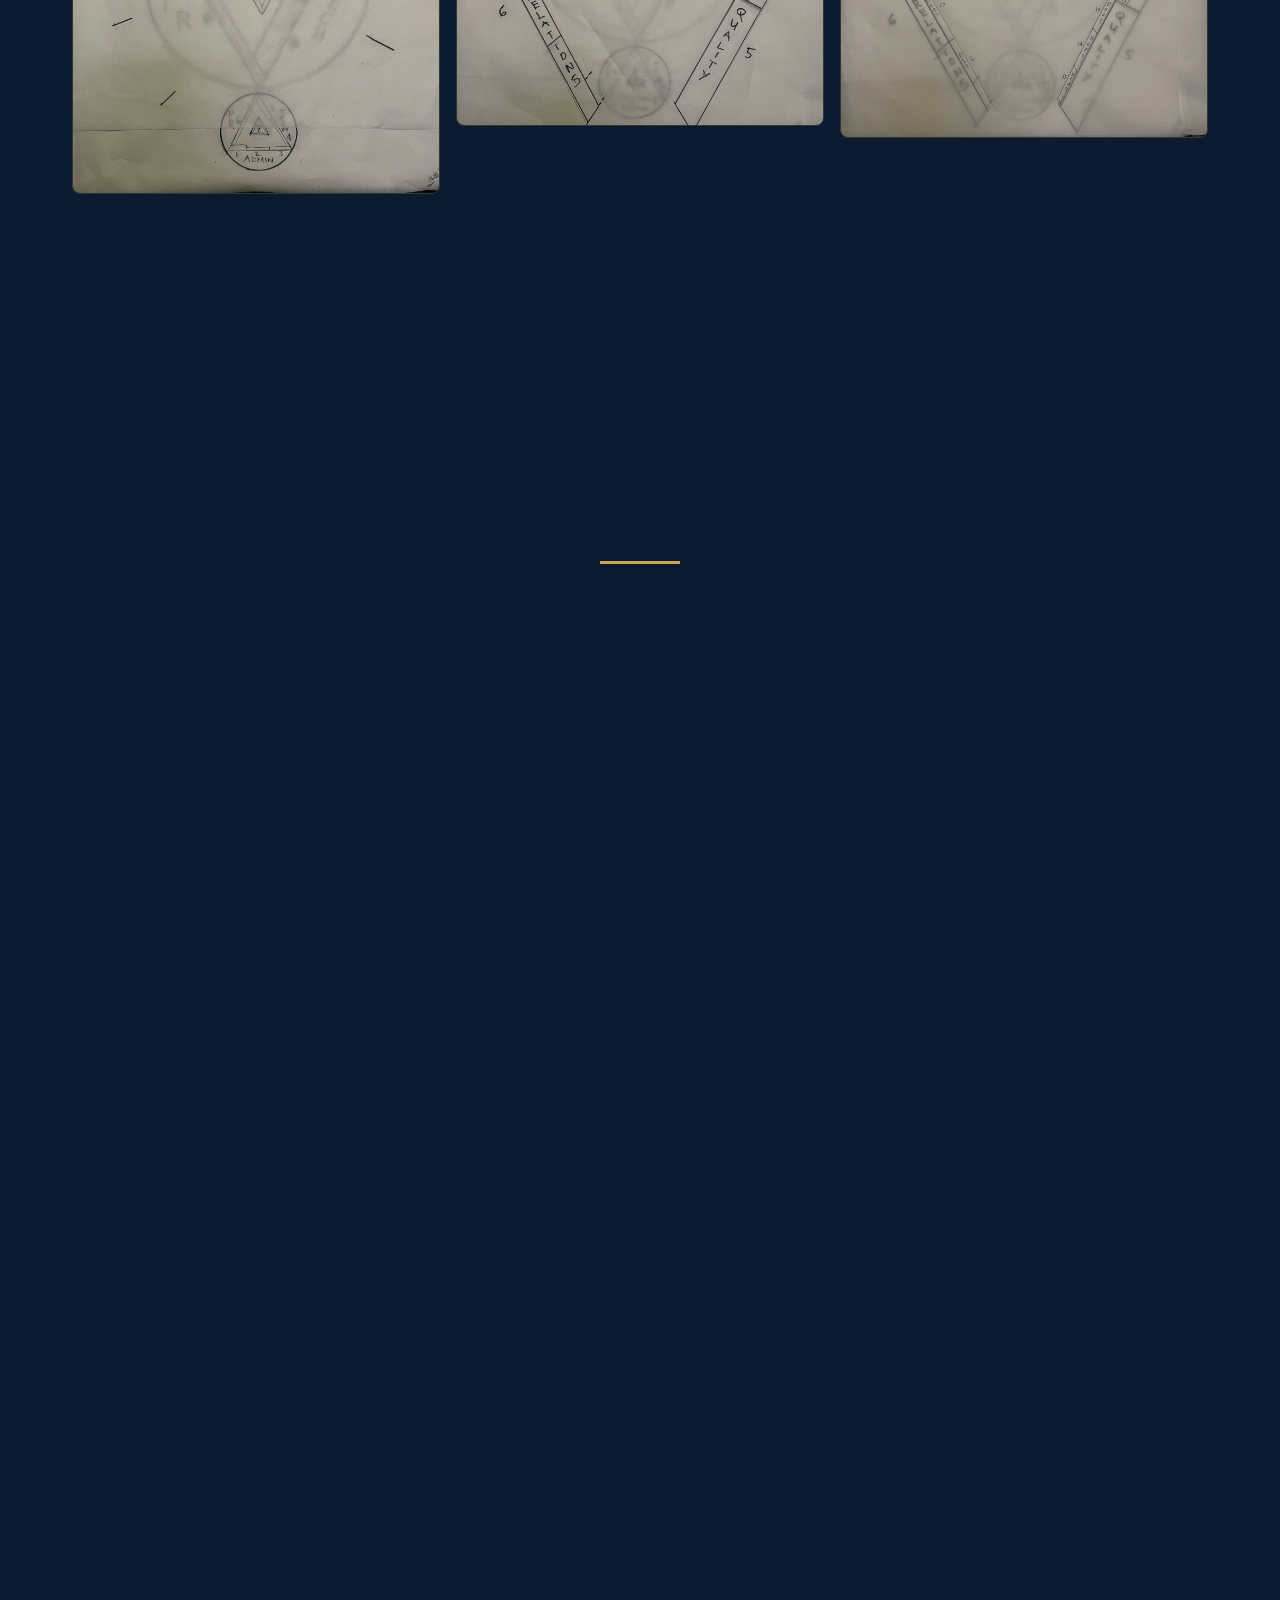
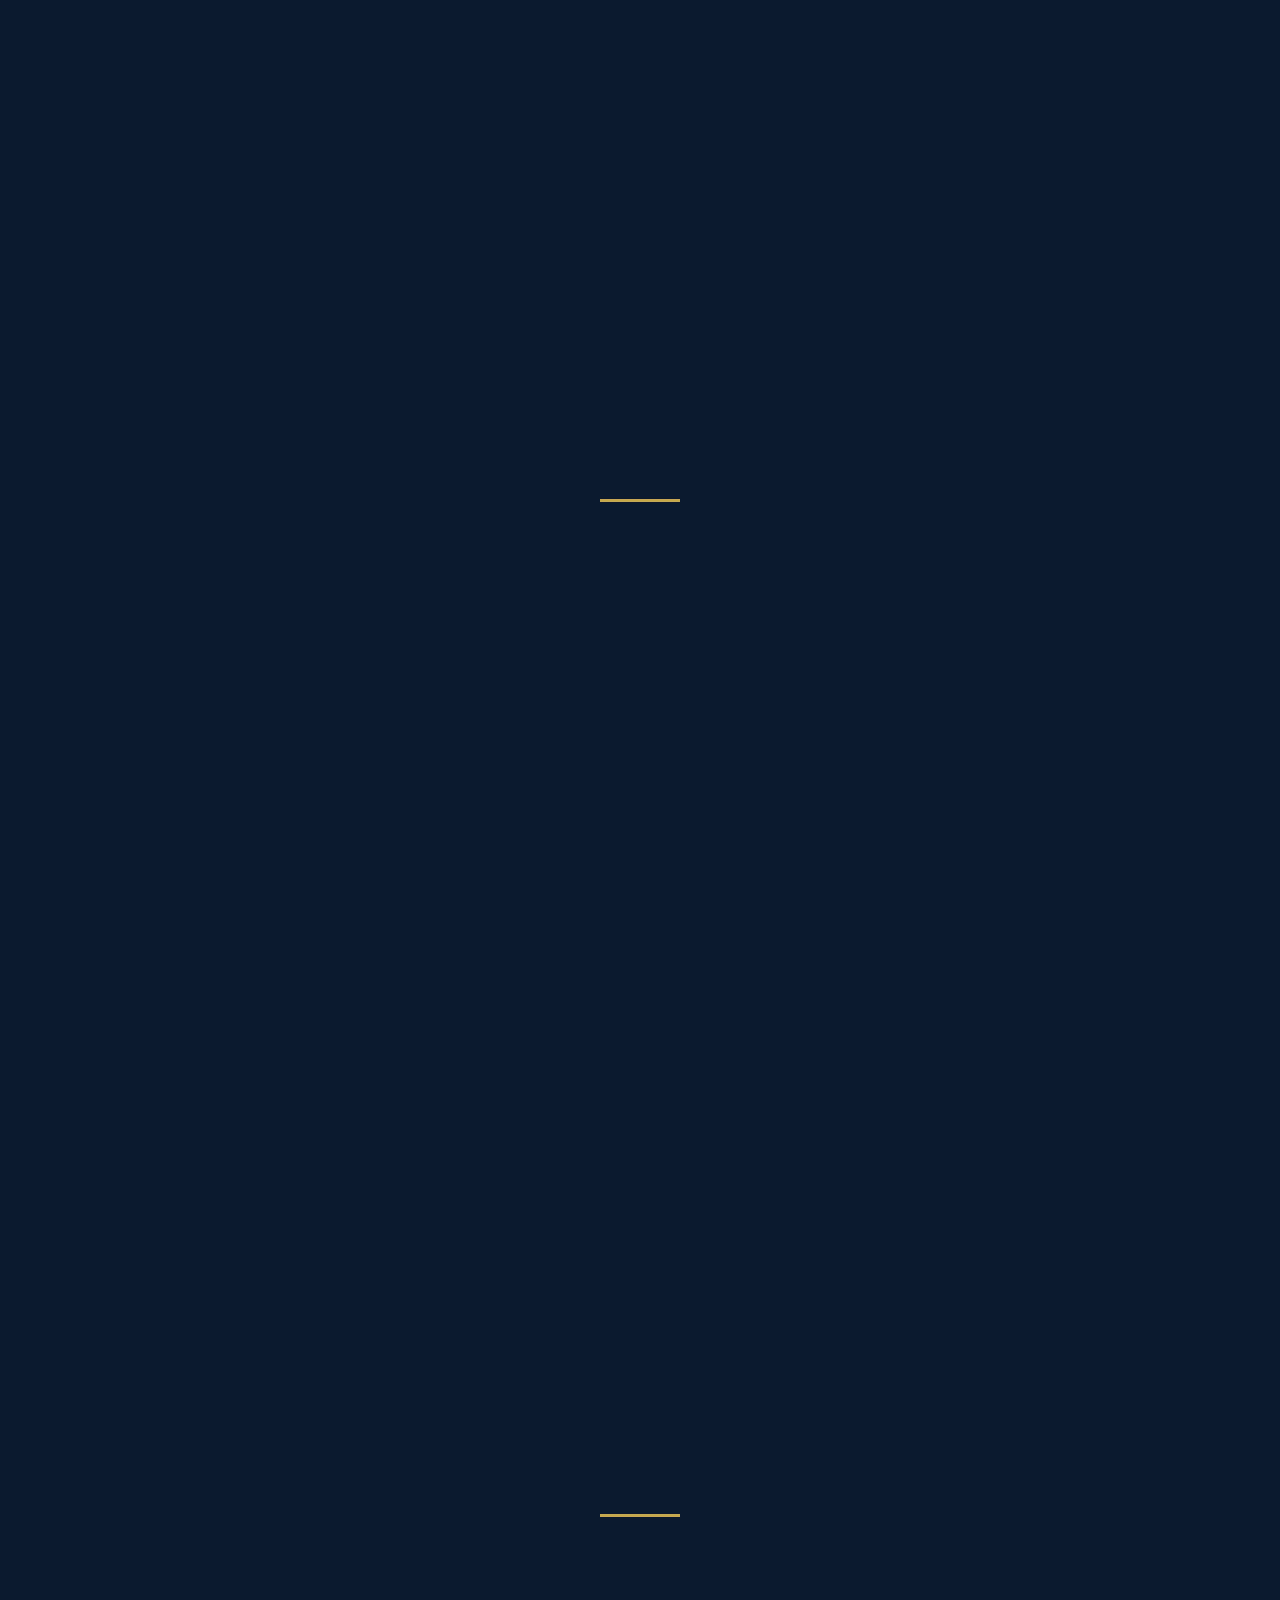
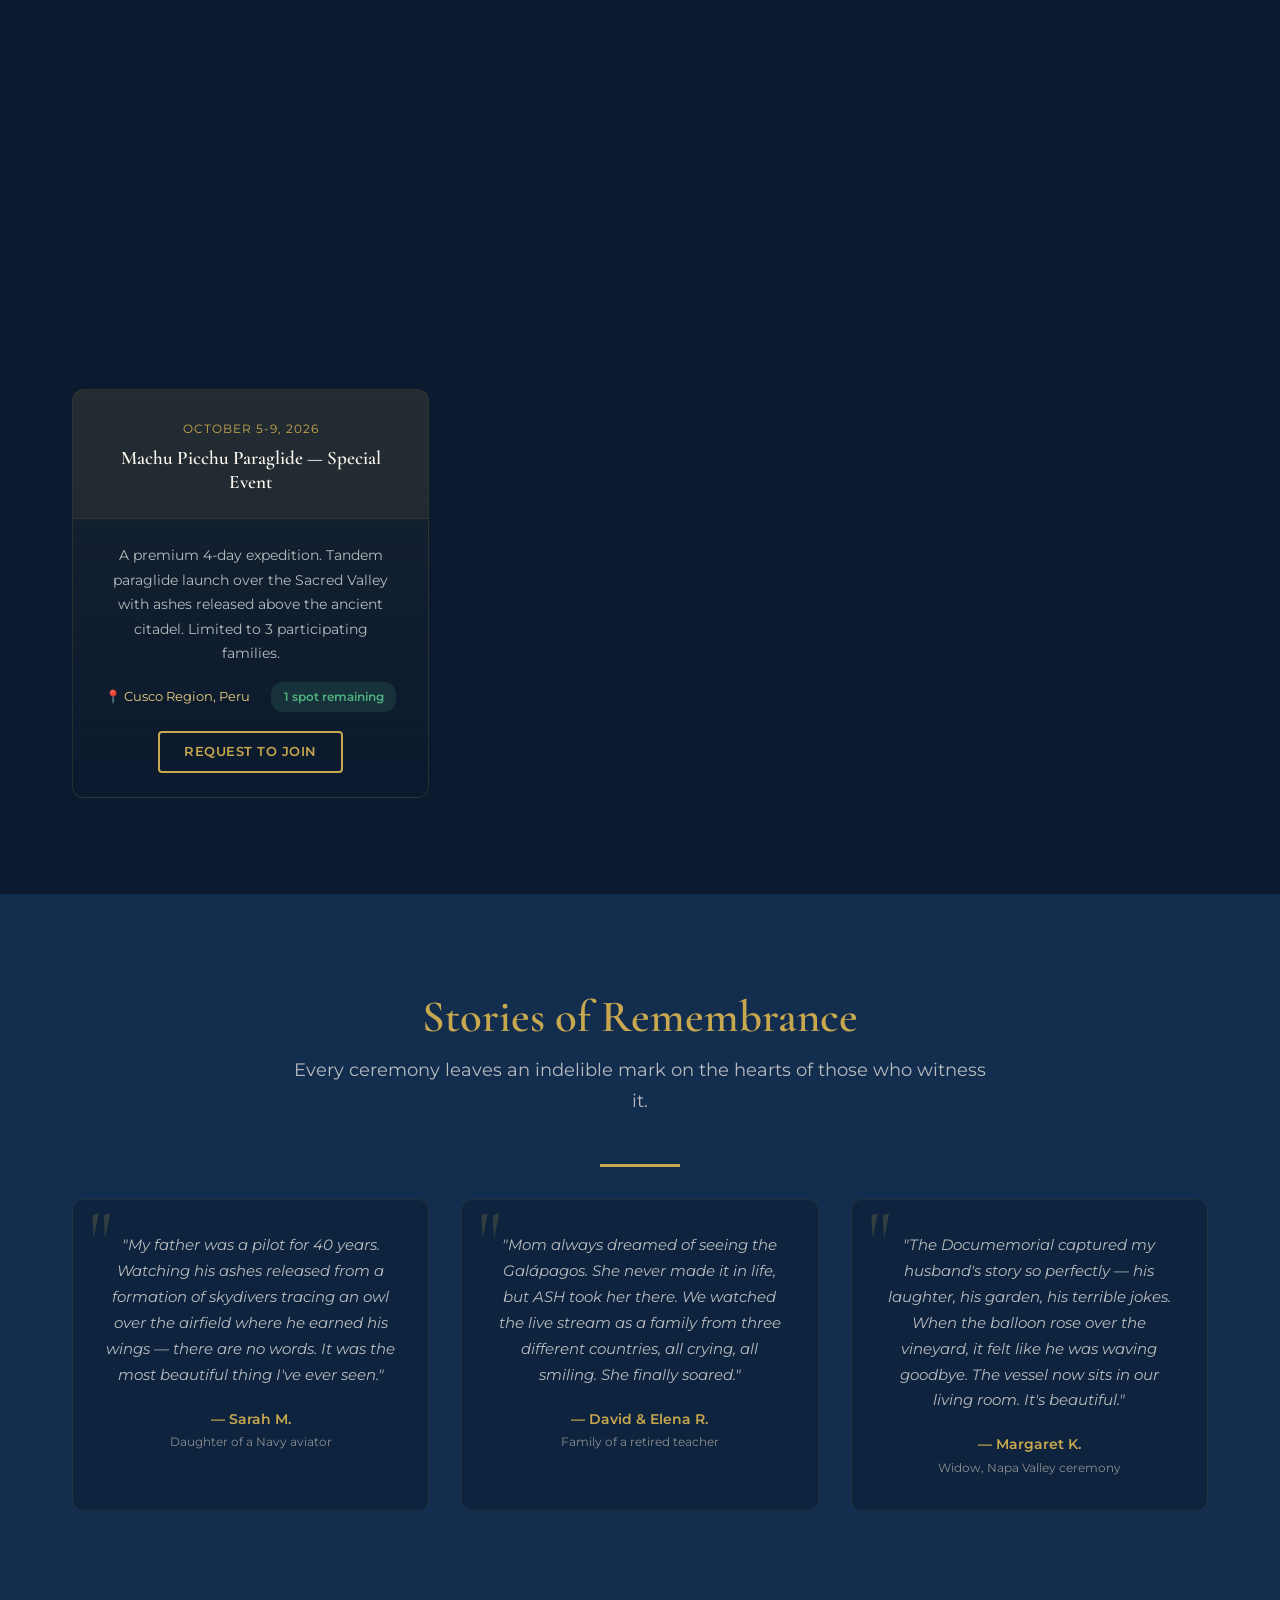
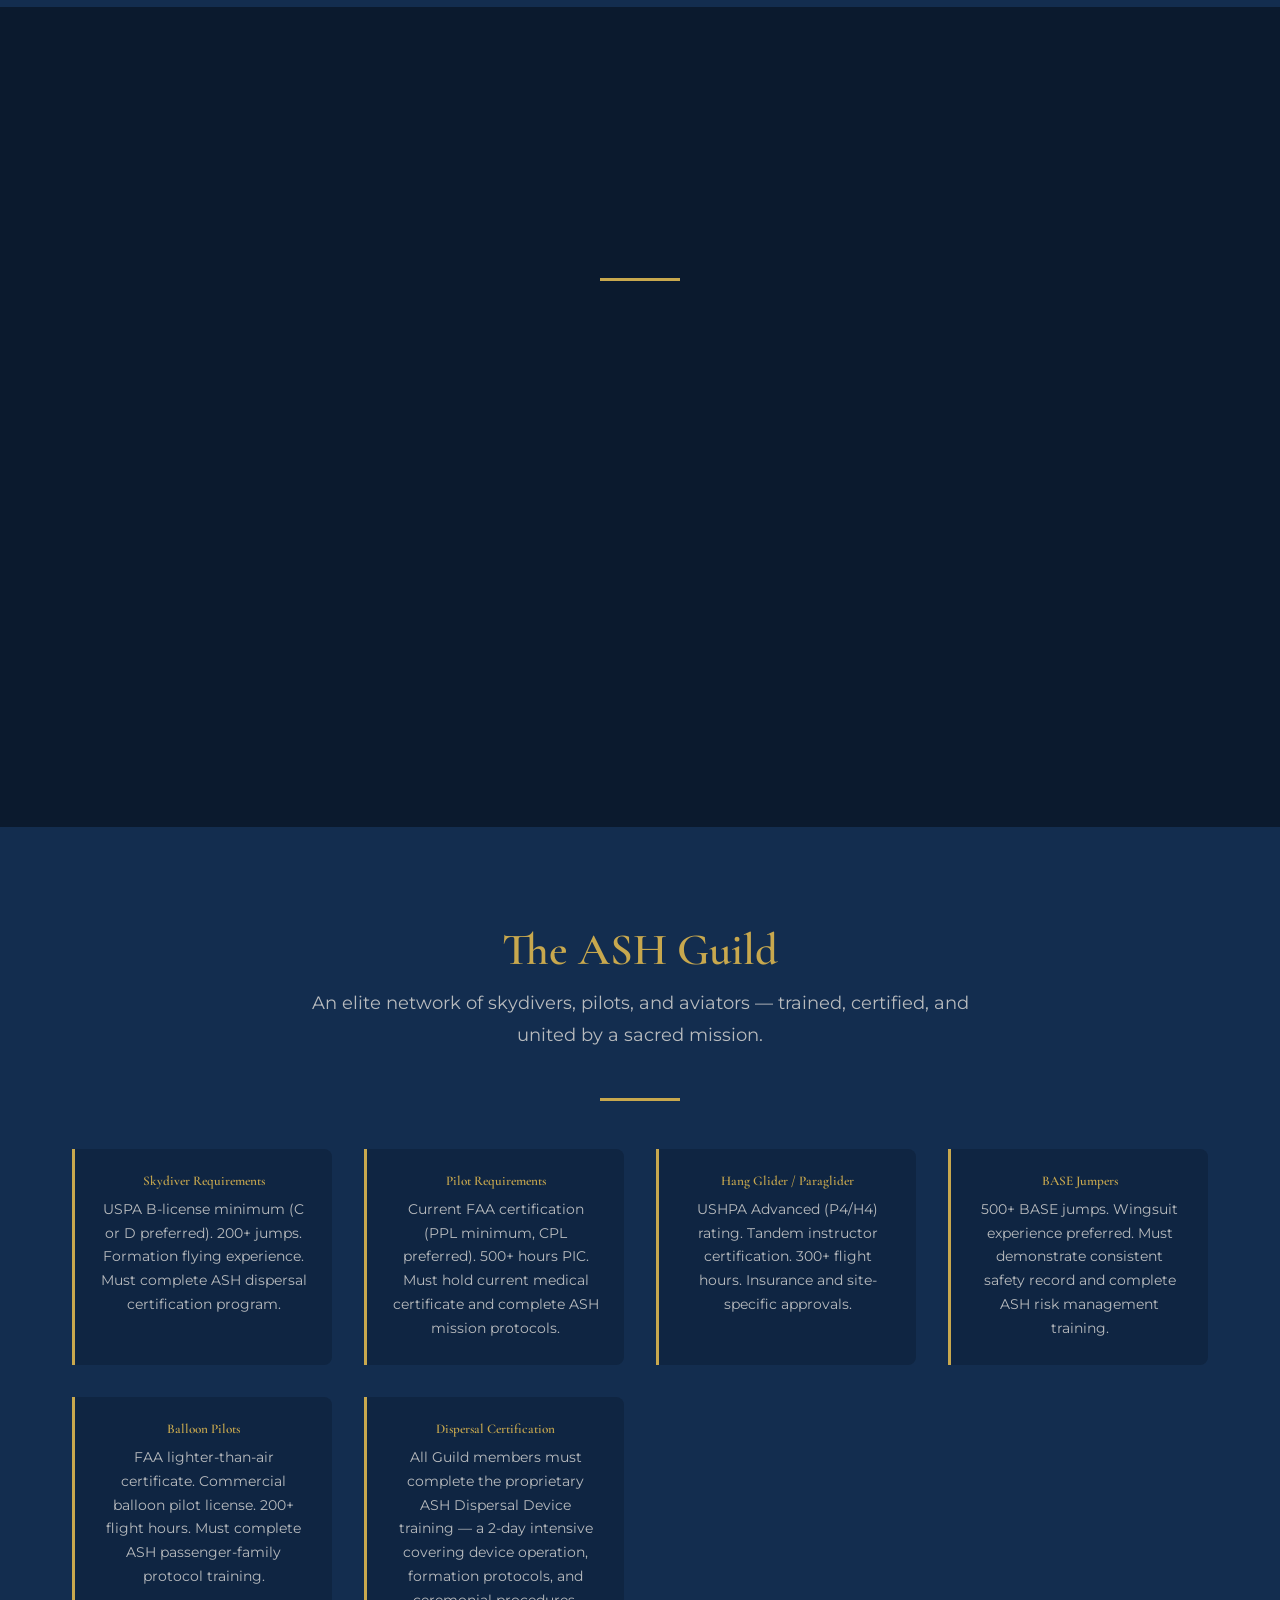
==== commit 2ffb8bb0: "Add 4 presentation decks: Investor, Sponsor/Angel, Affiliate, Hero/Guild — with nav linking all page" ====
--- a/index.html
+++ b/index.html
@@ -55,7 +55,8 @@
       <li><a href="#membership">Join</a></li>
       <li><a href="#investors">Invest</a></li>
       <li><a href="business-plan.html">Business Plan</a></li>
-      <li><a href="#register" class="nav-cta">Register Wishes</a></li>
+      <li><a href="investor-deck.html">Investors</a></li>
+      <li><a href="hero-deck.html" class="nav-cta">Join the Guild</a></li>
     </ul>
 
     <button class="hamburger" aria-label="Toggle navigation">
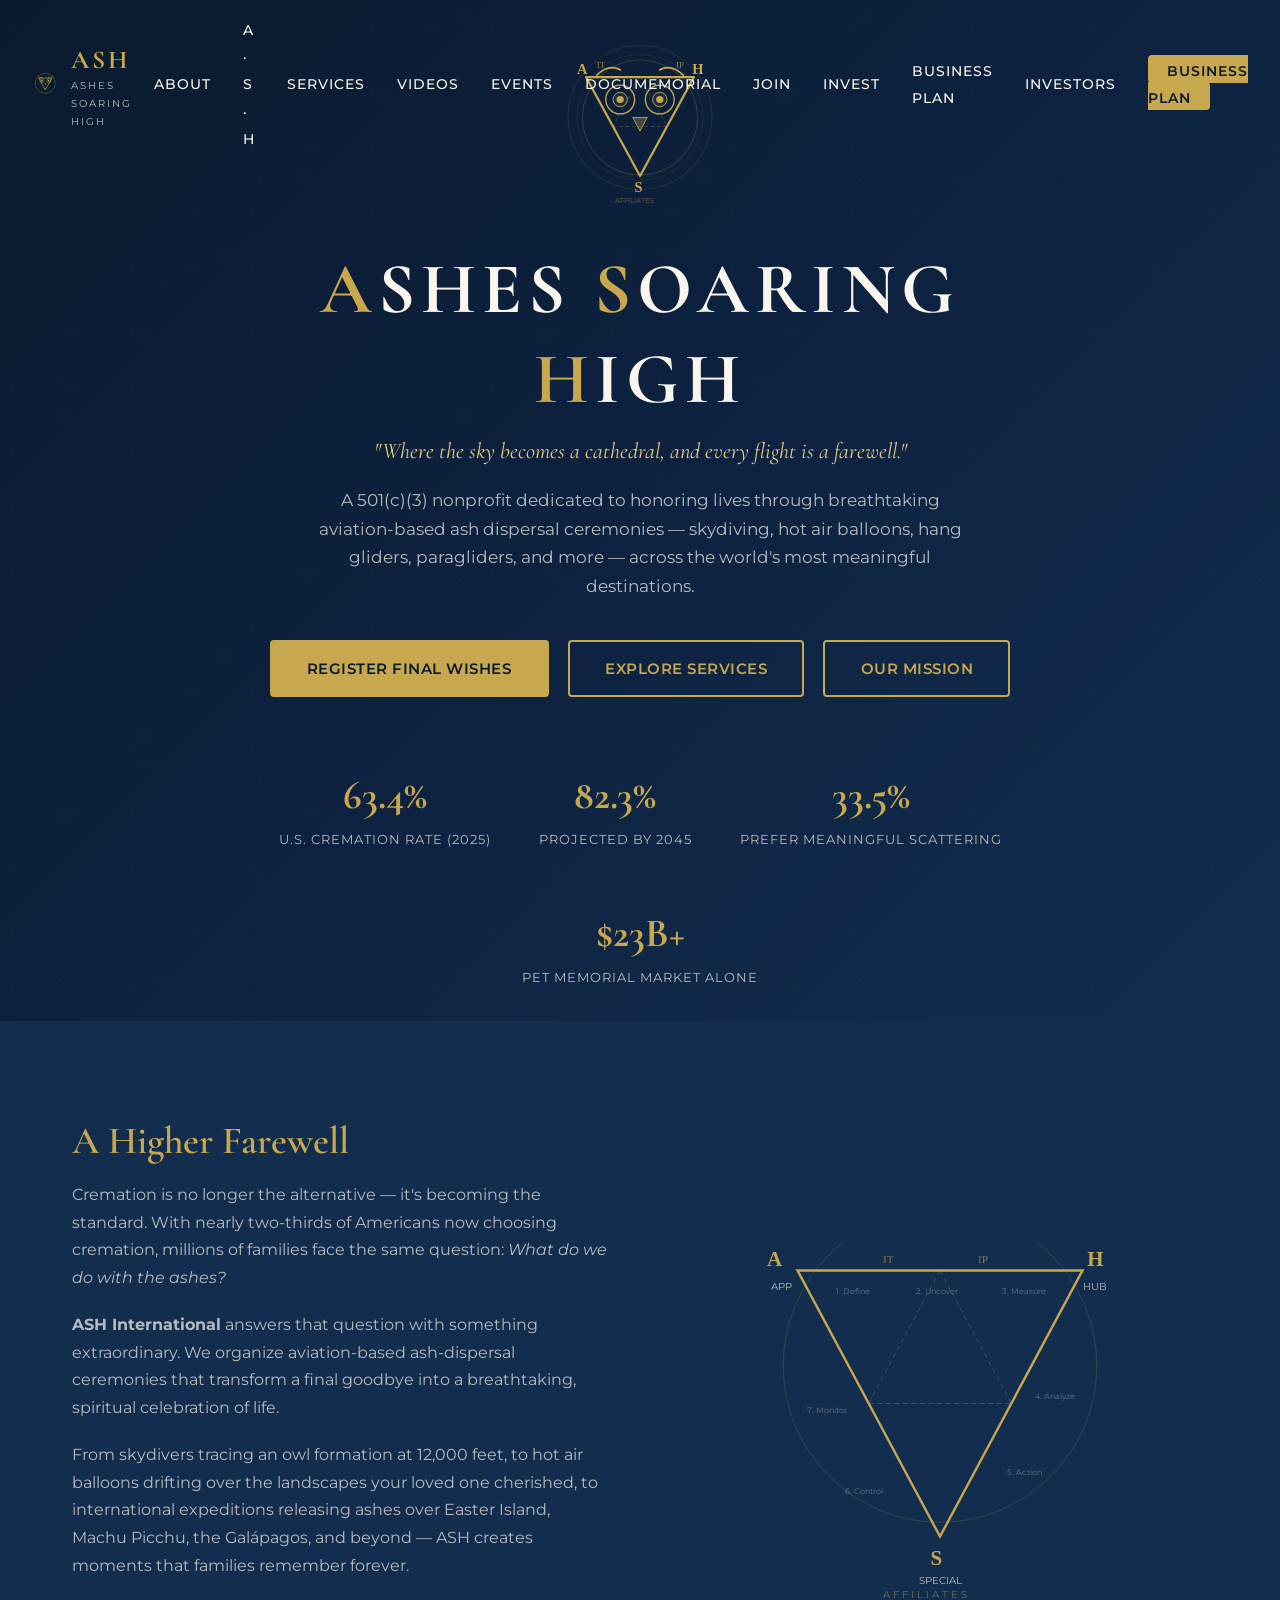
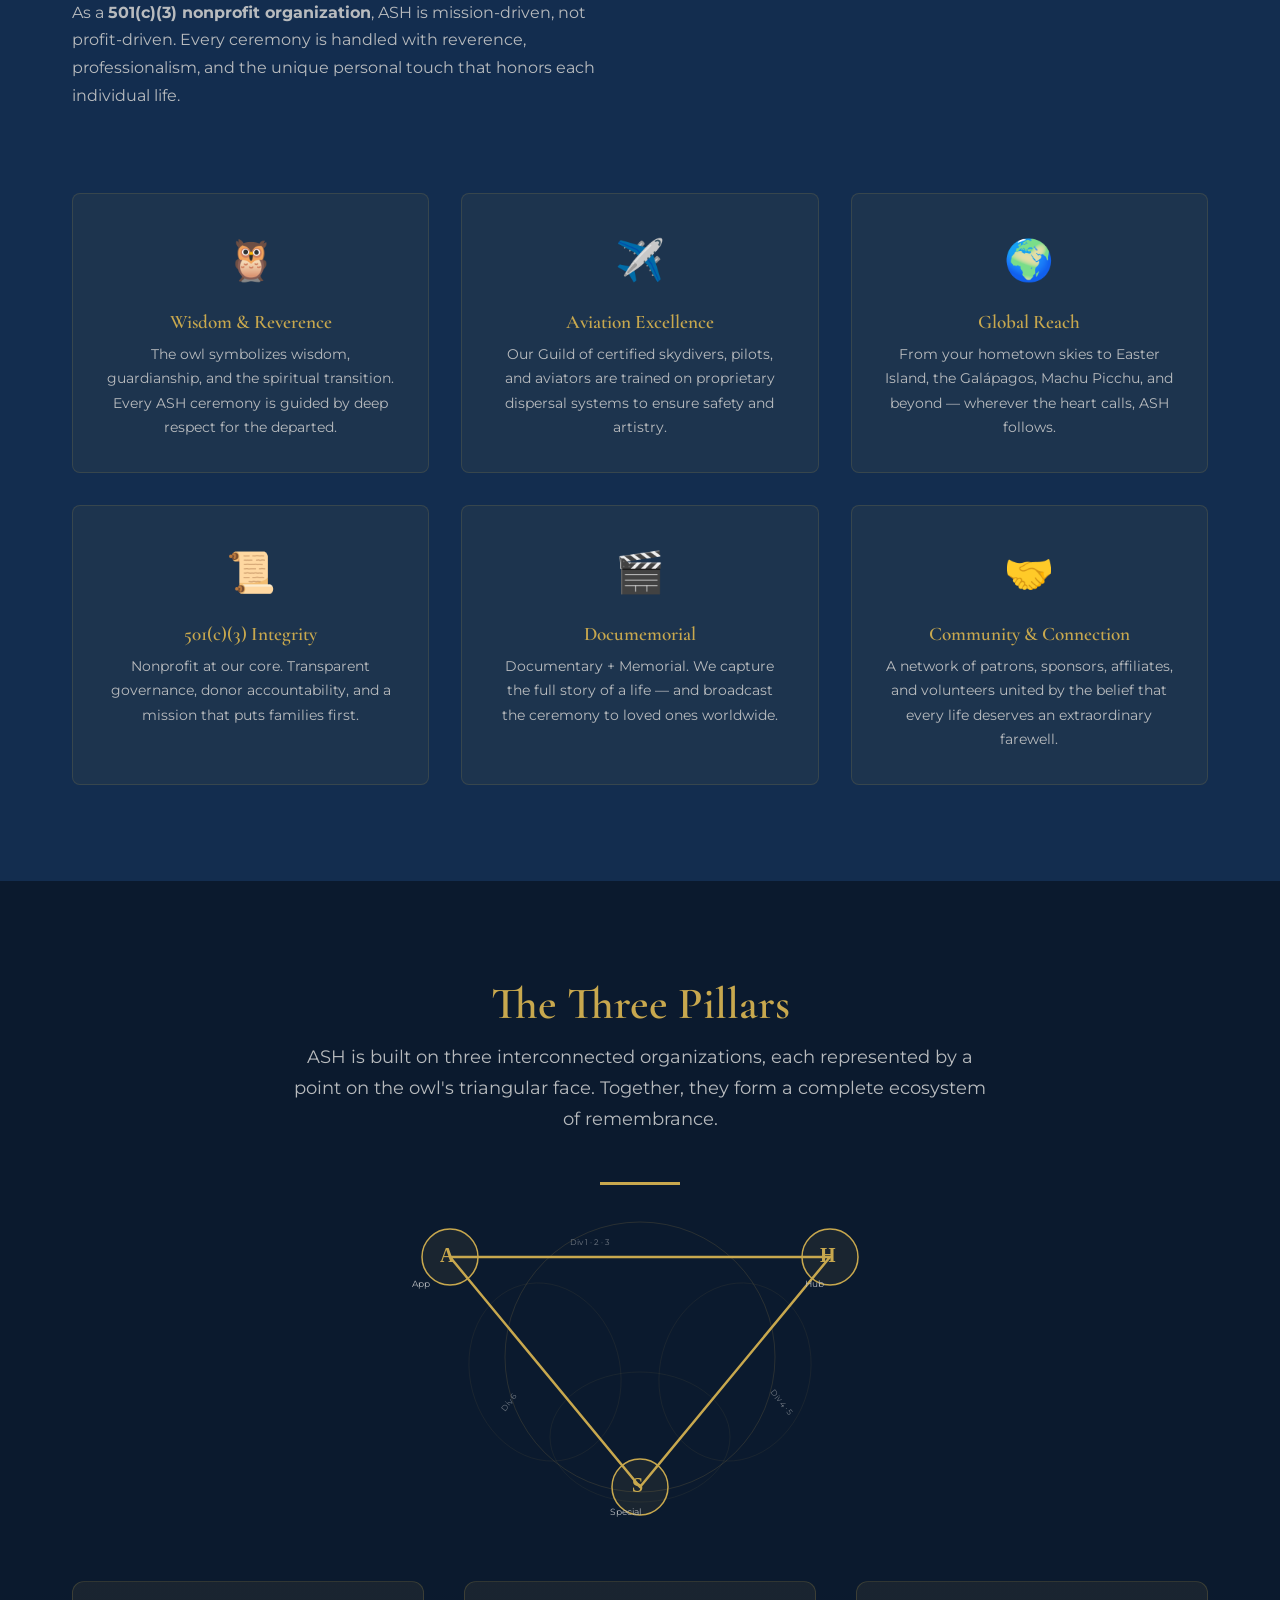
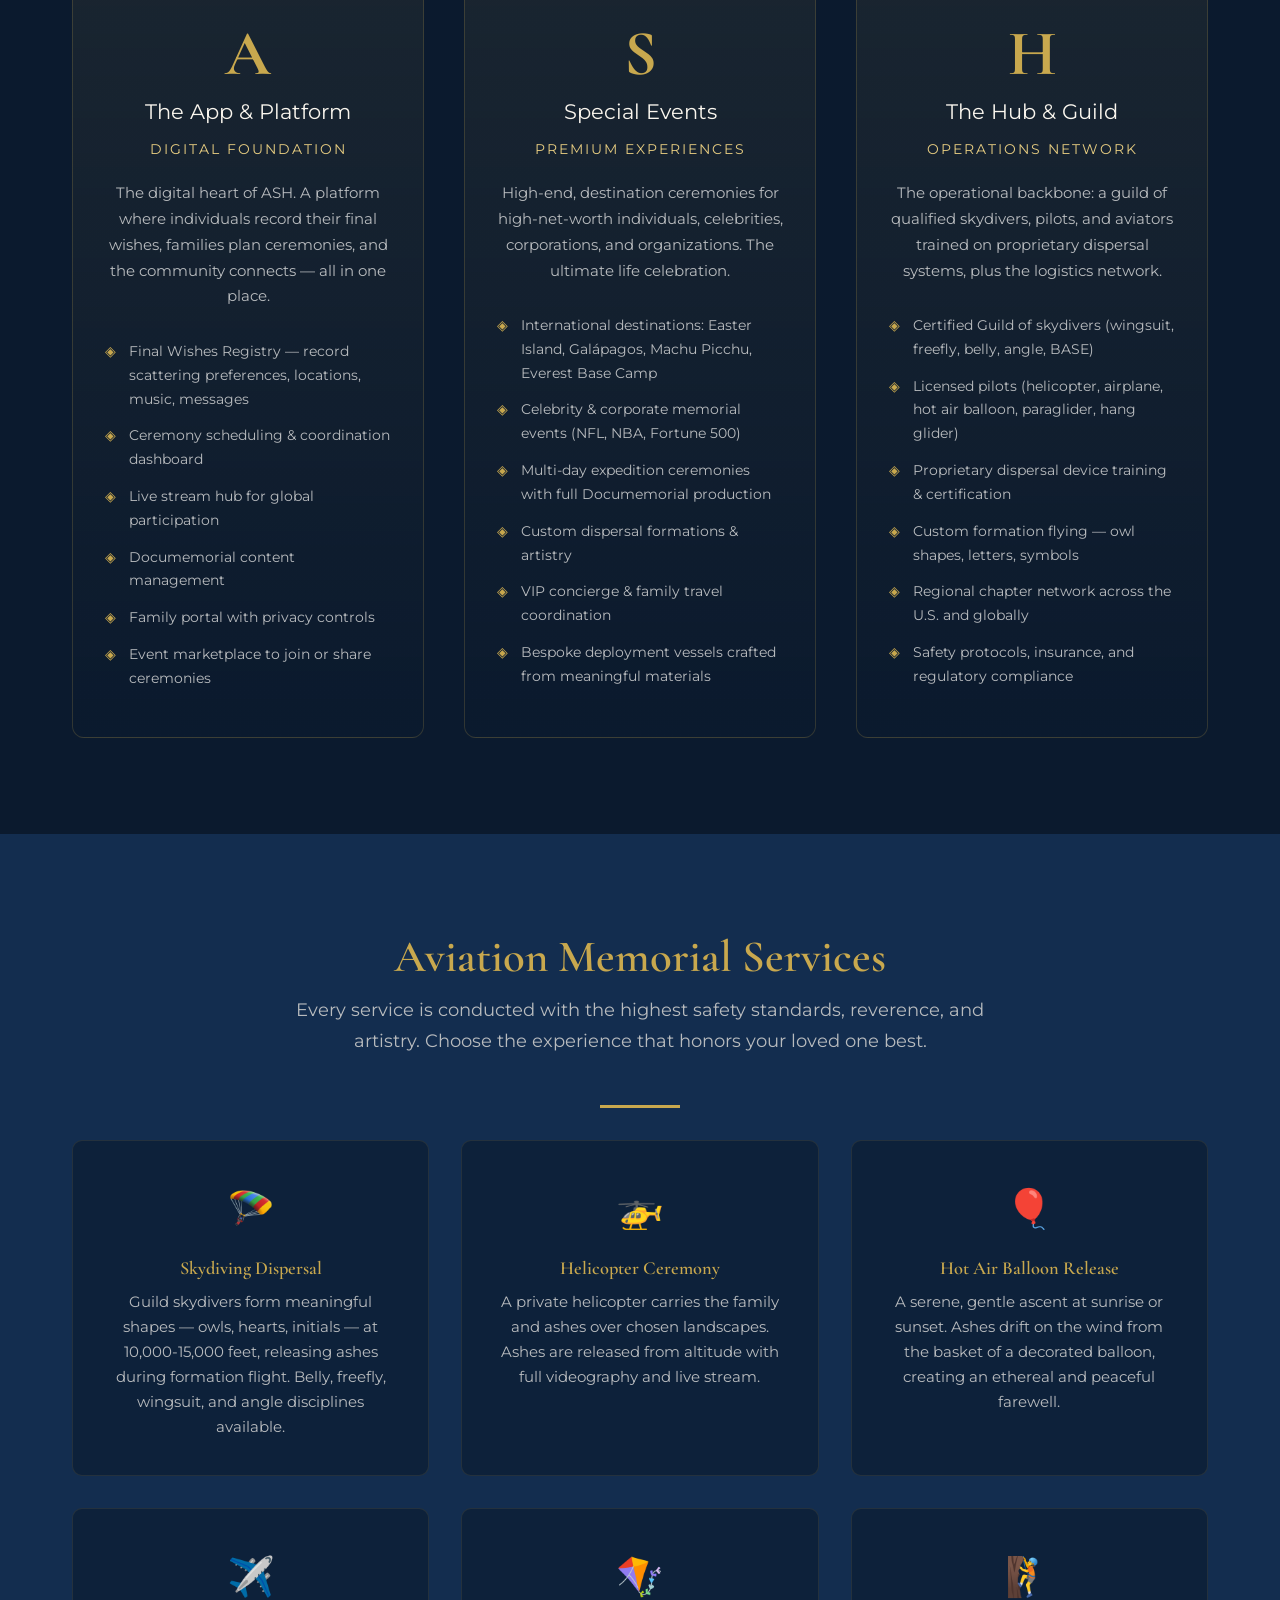
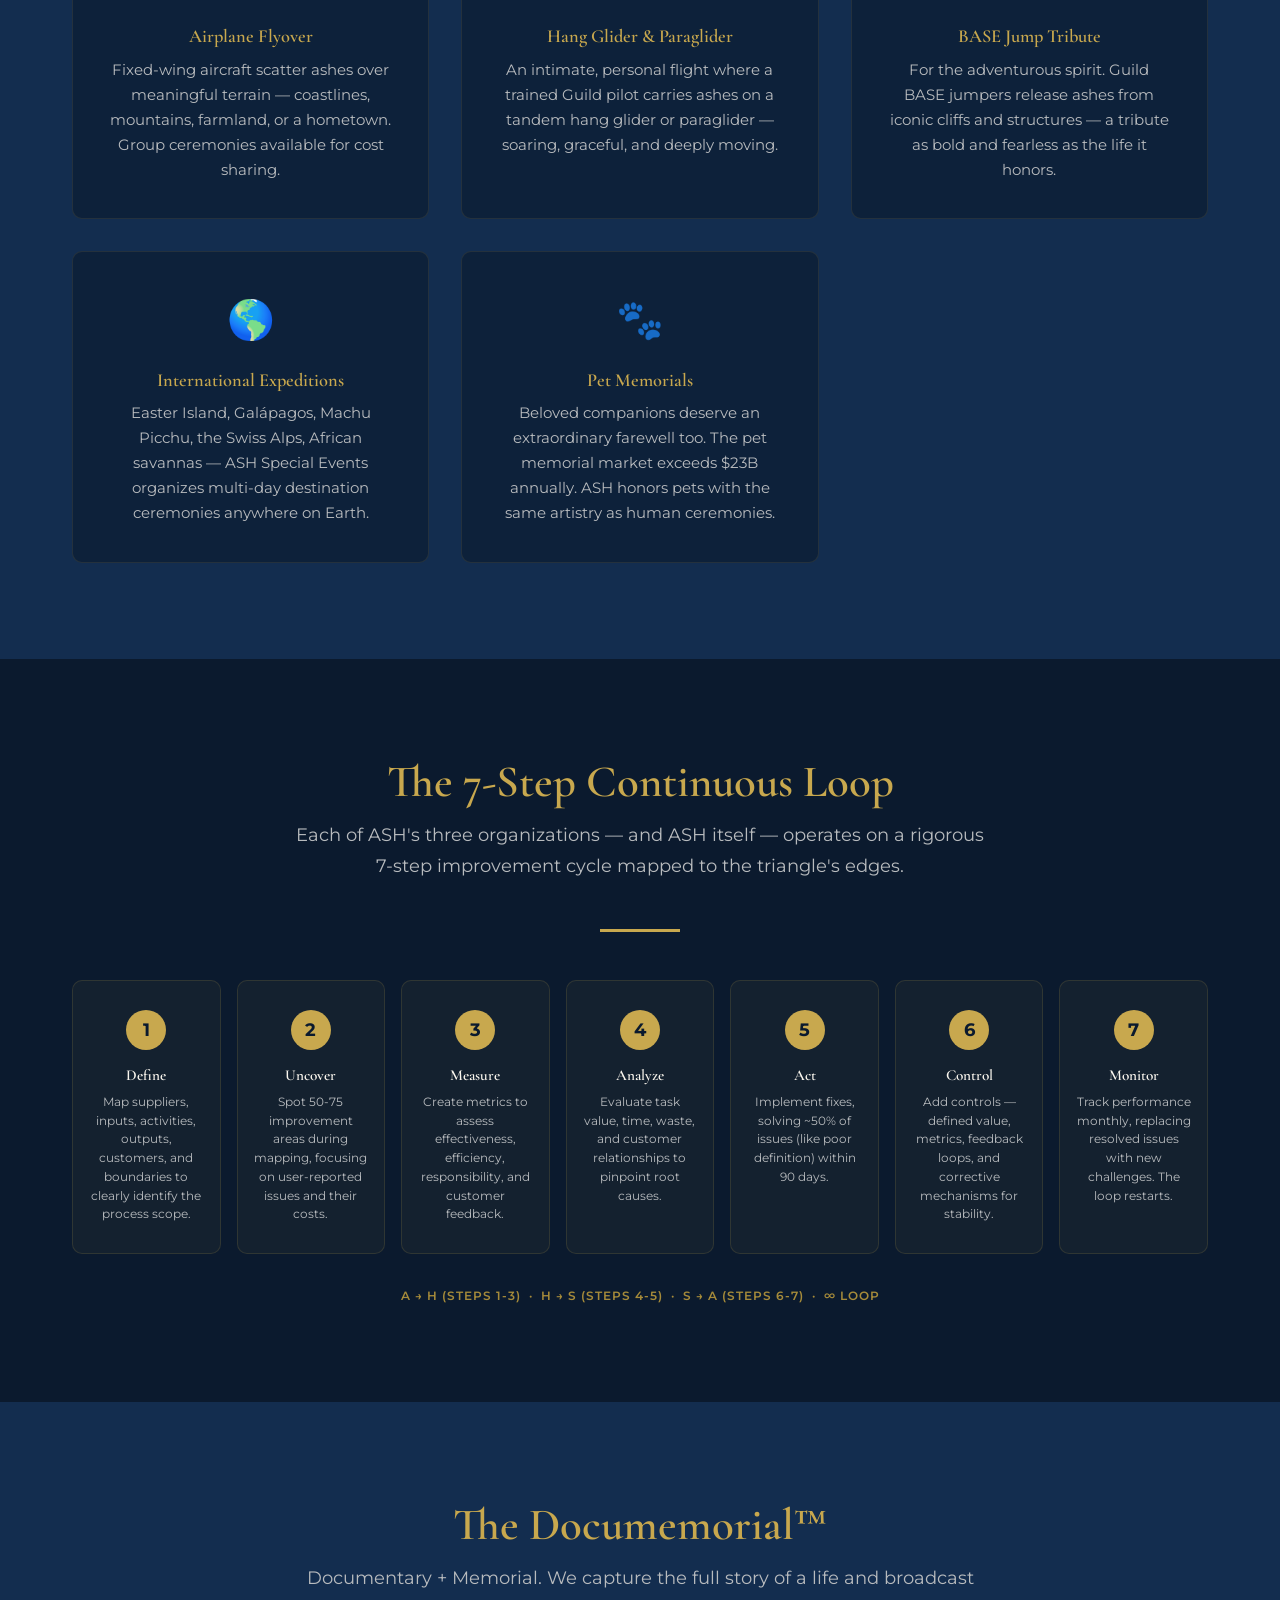
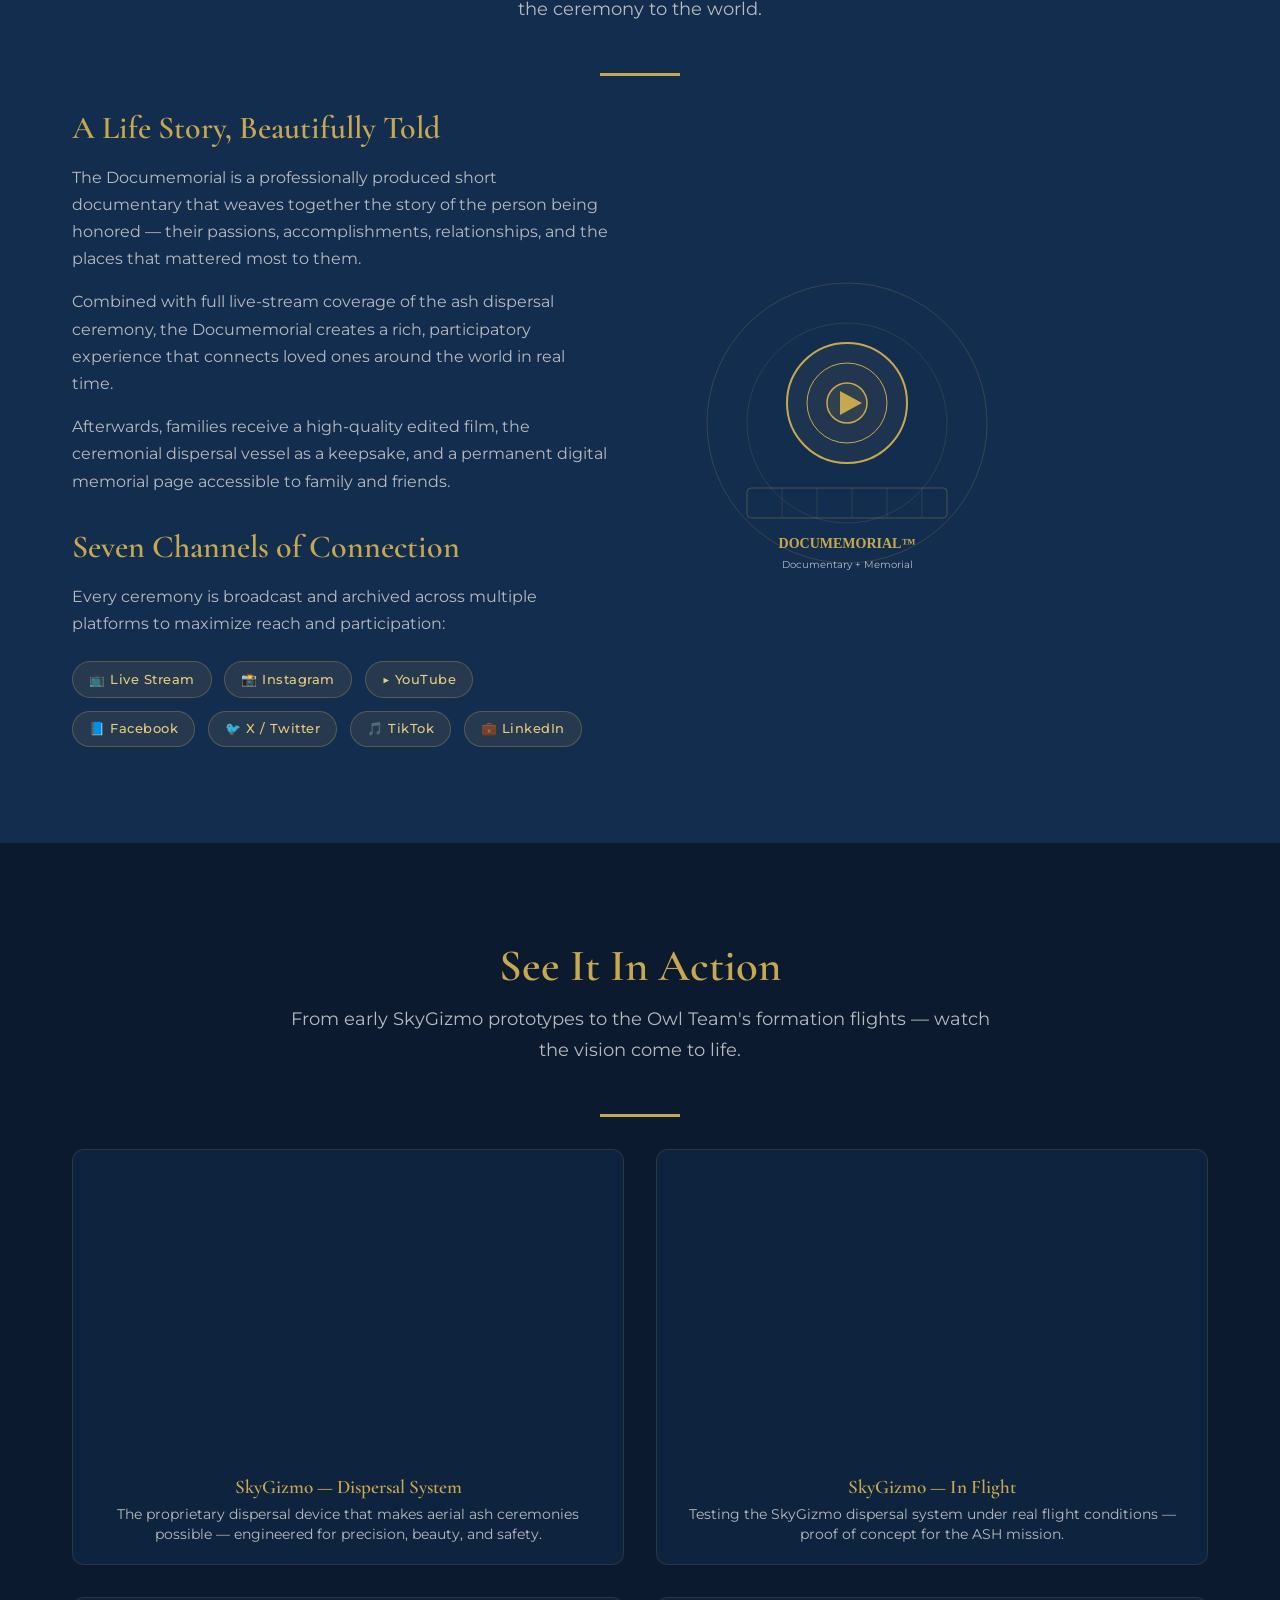
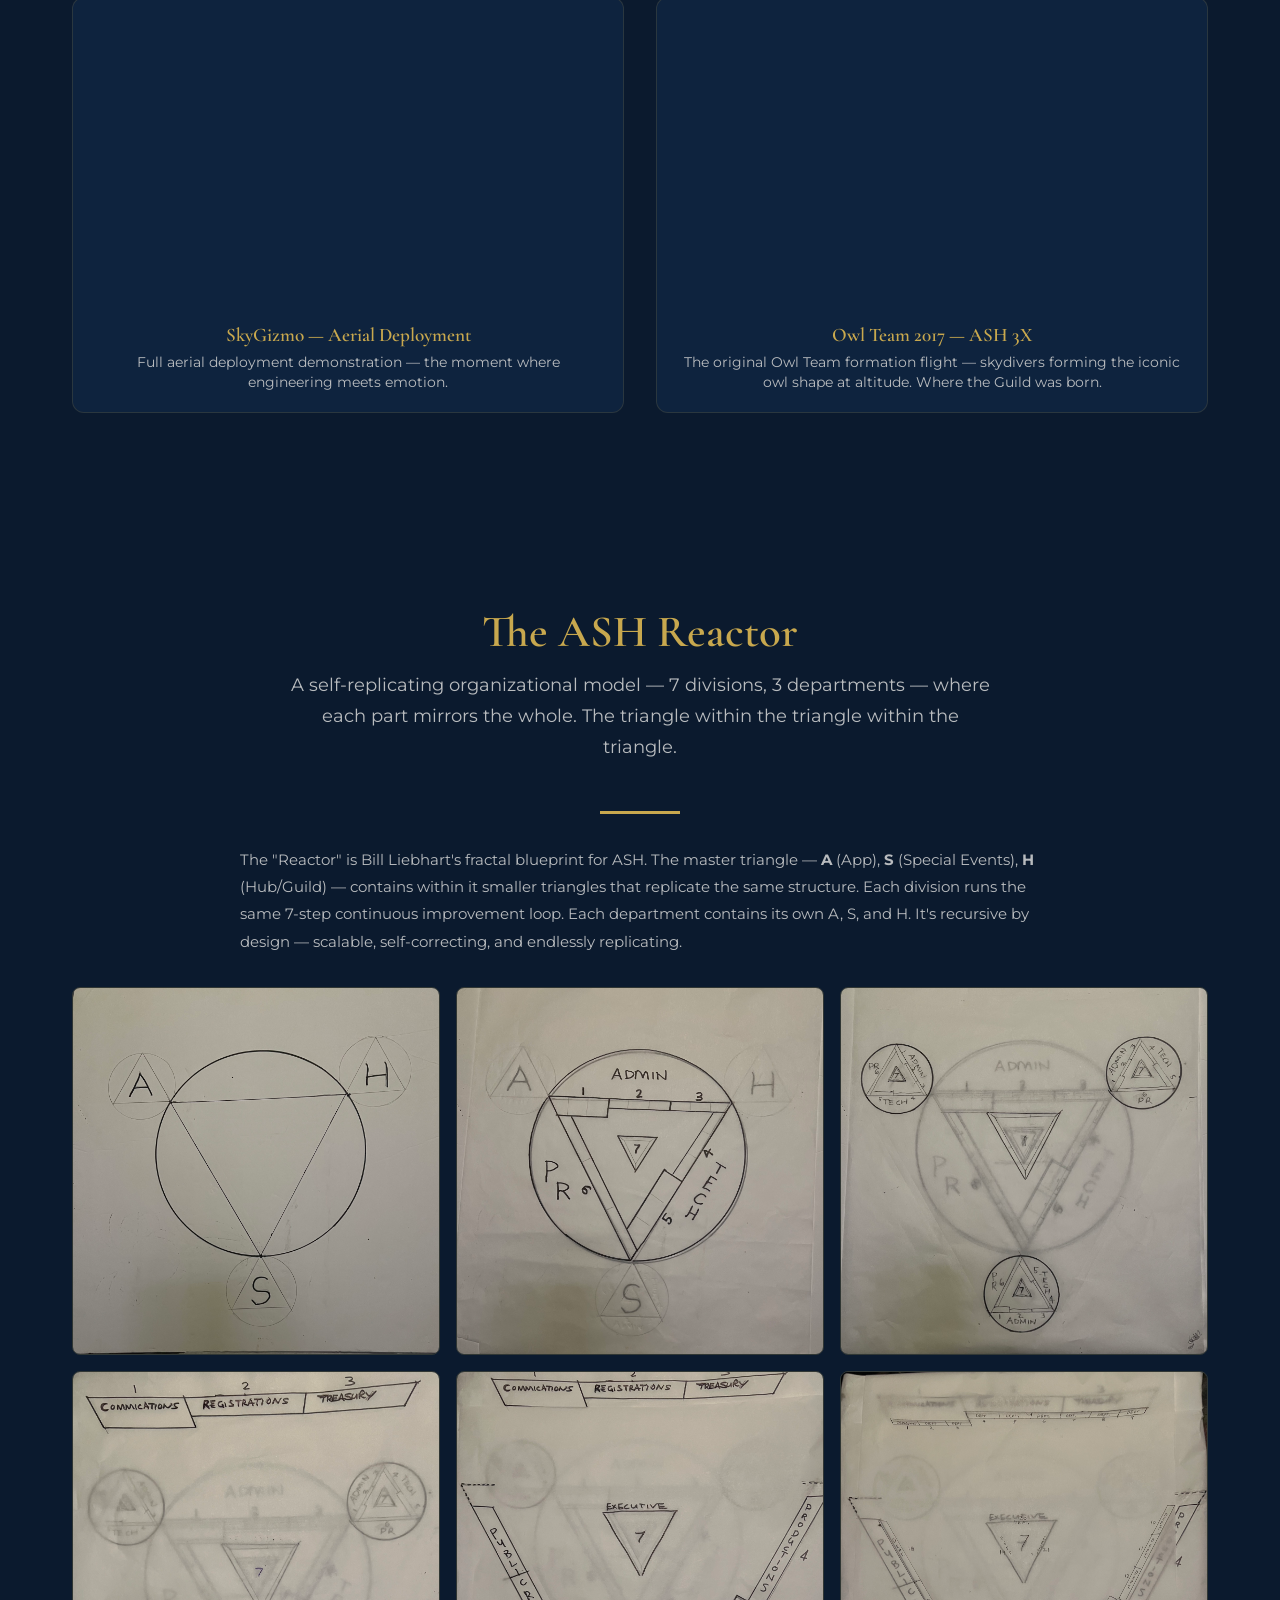
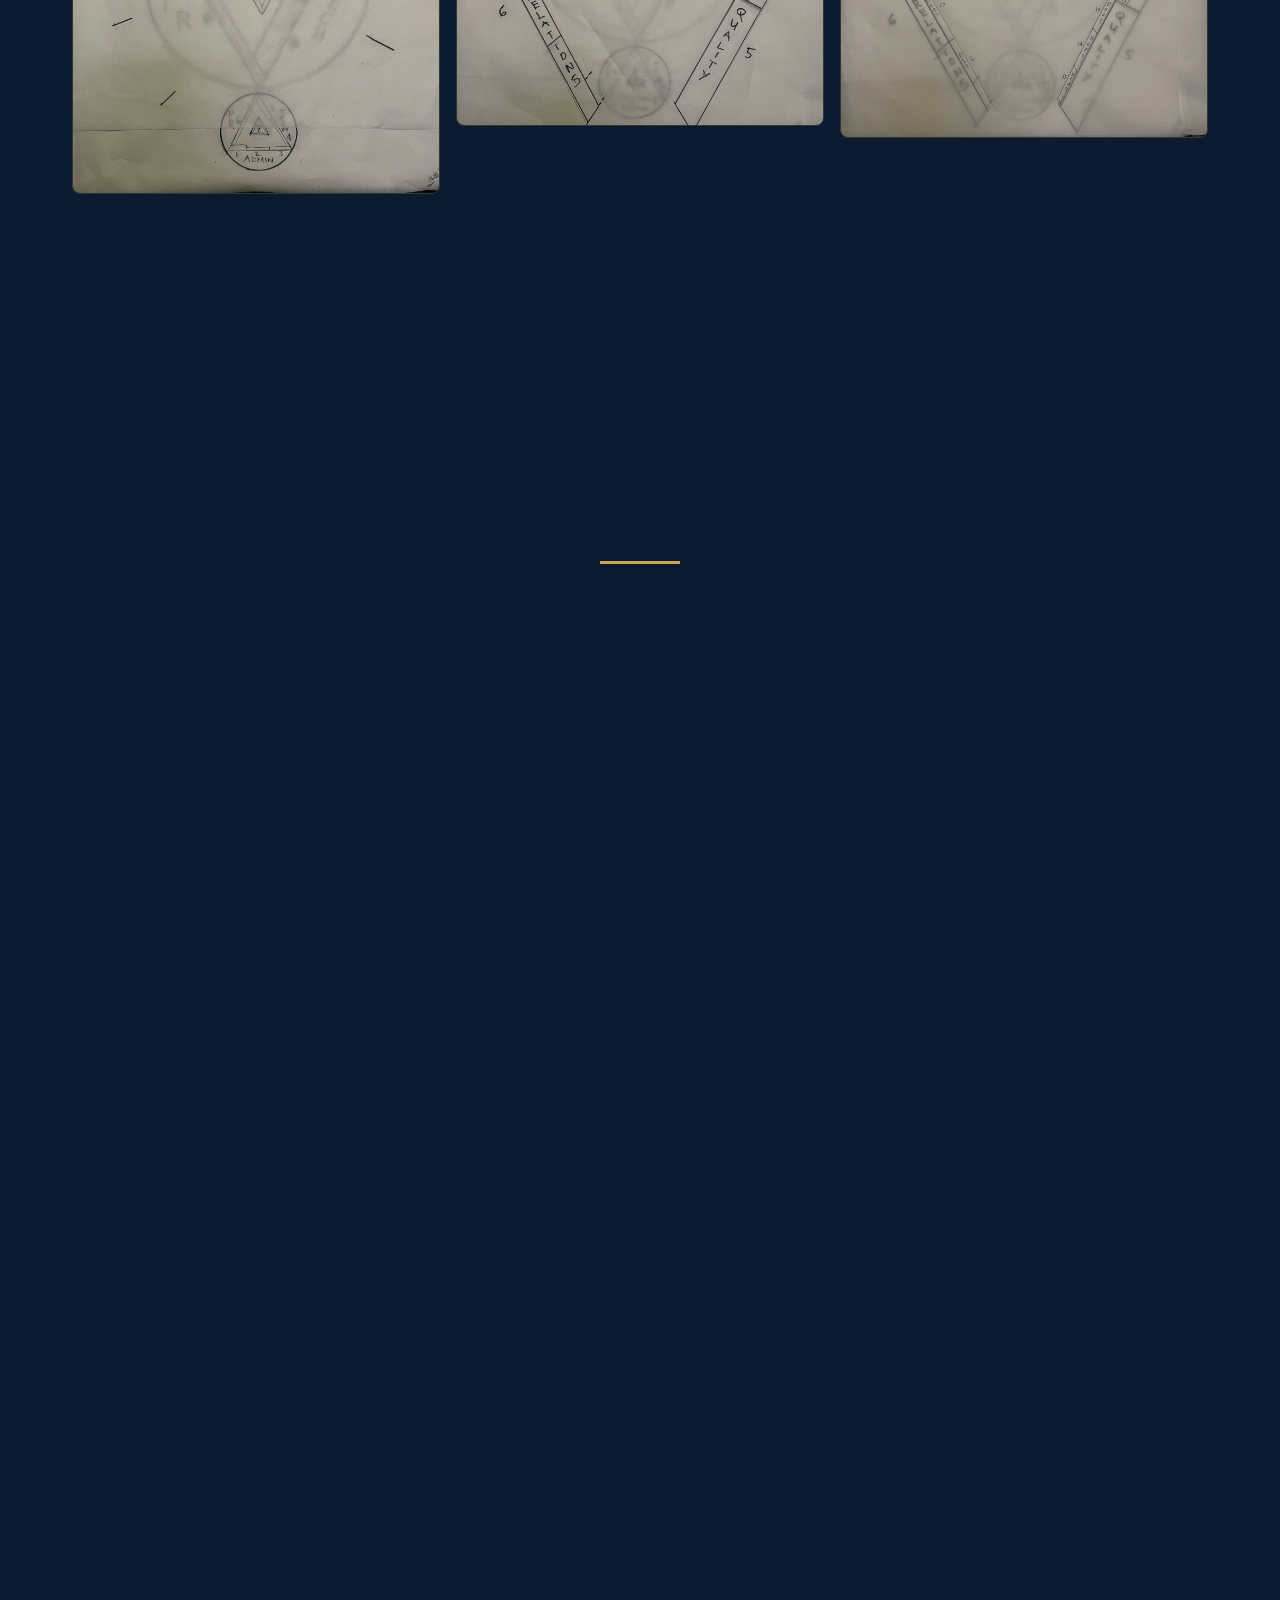
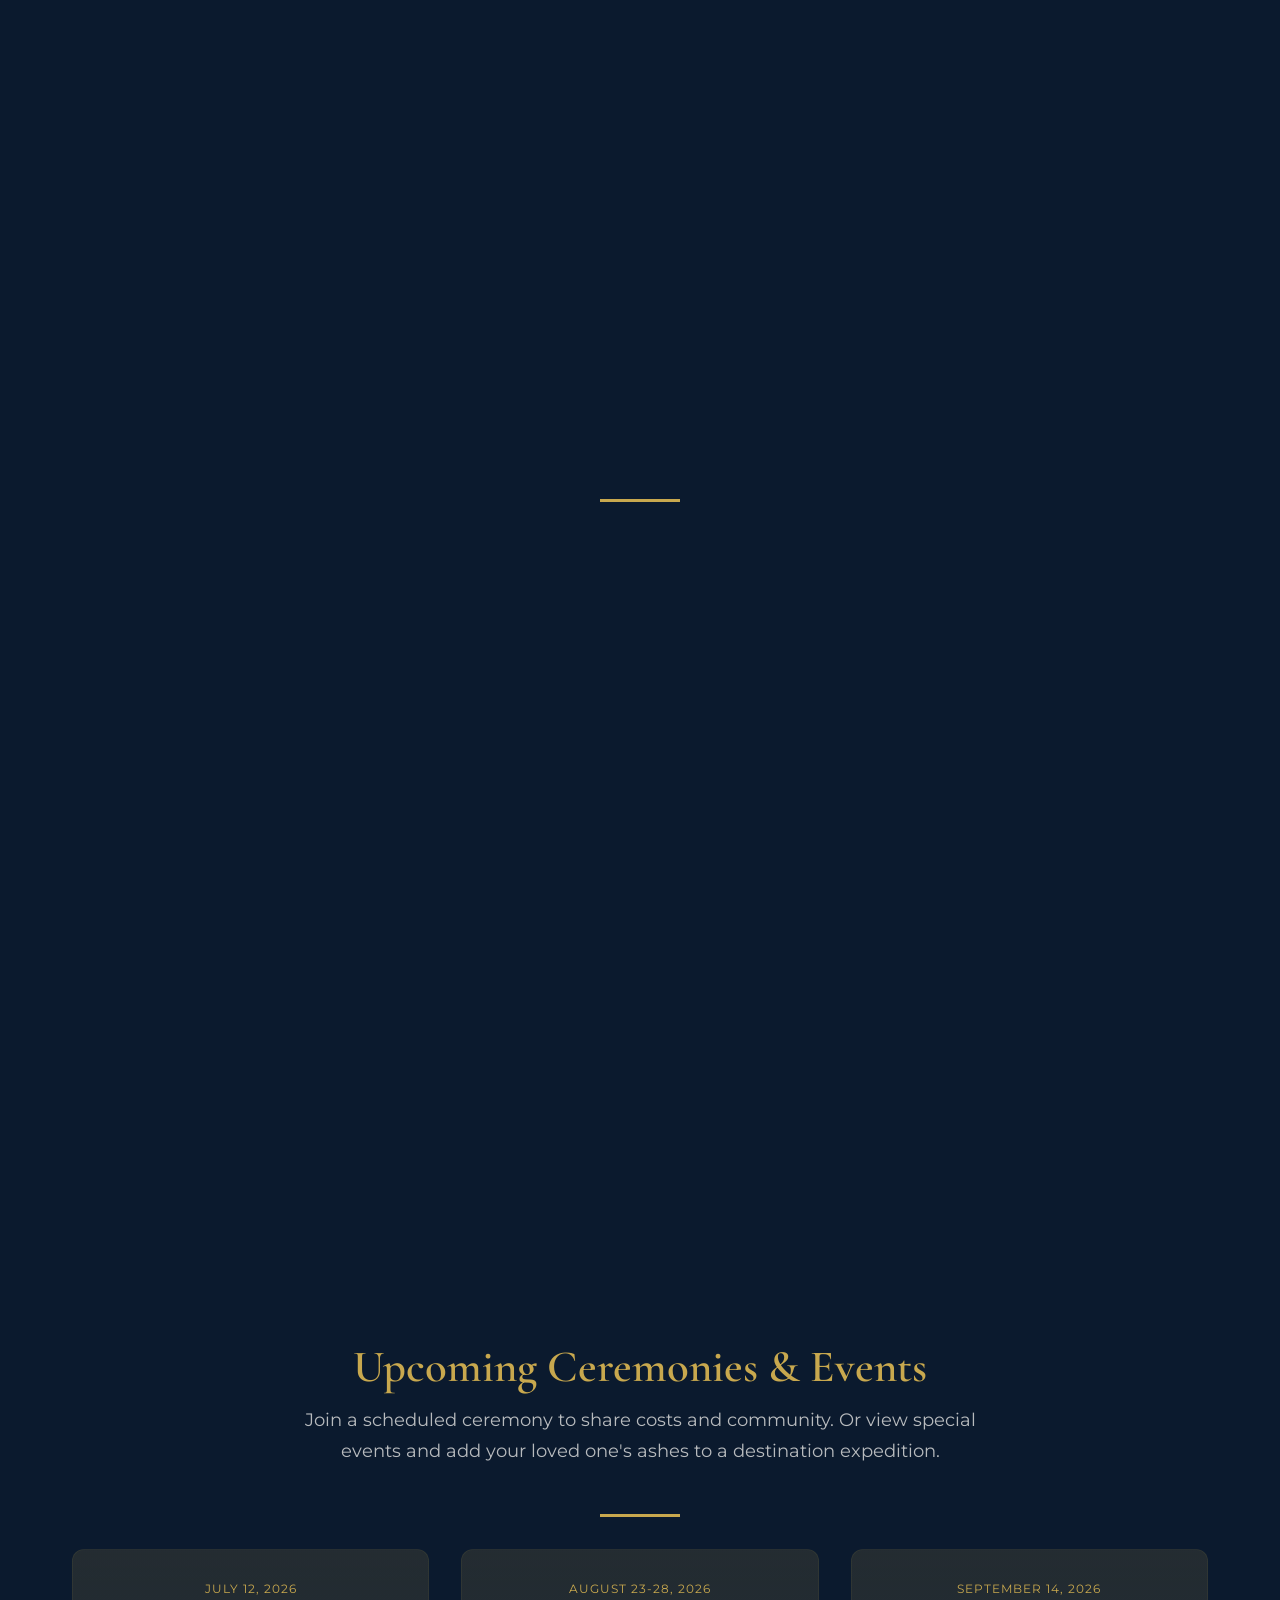
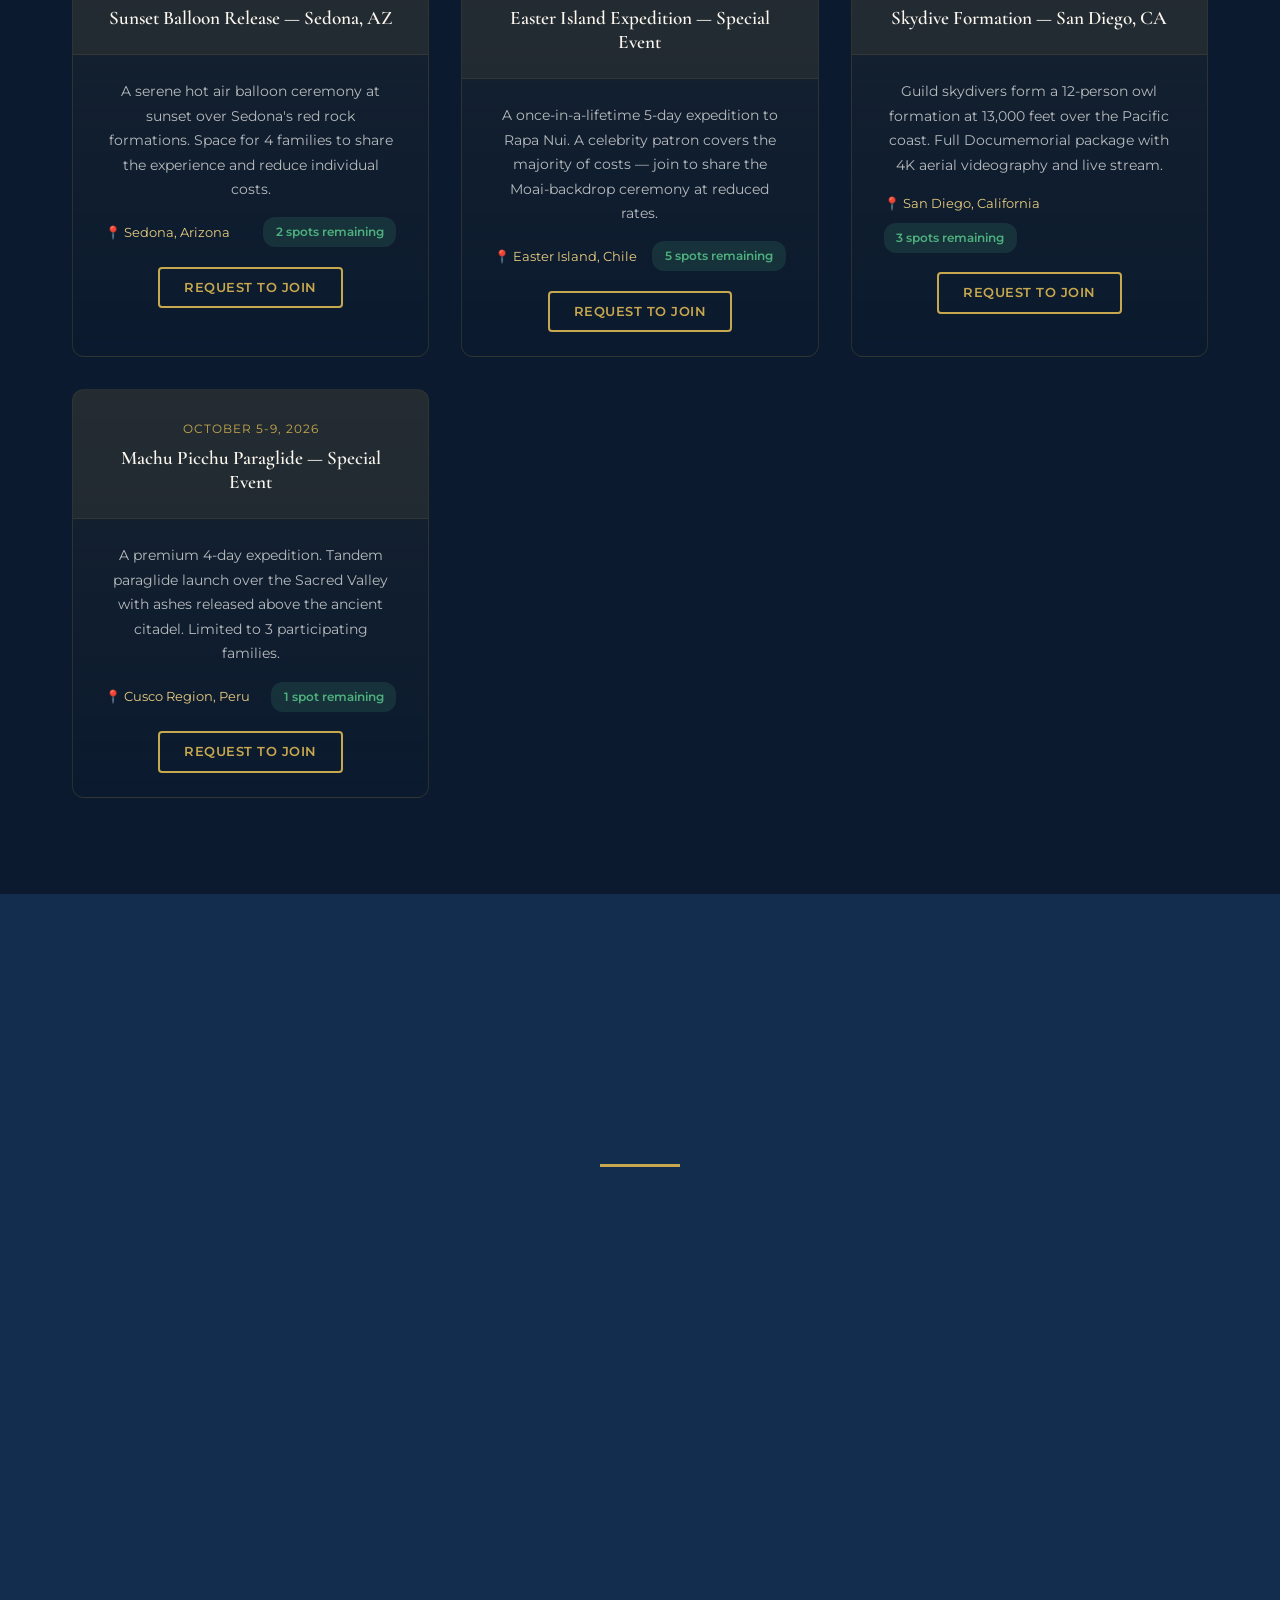
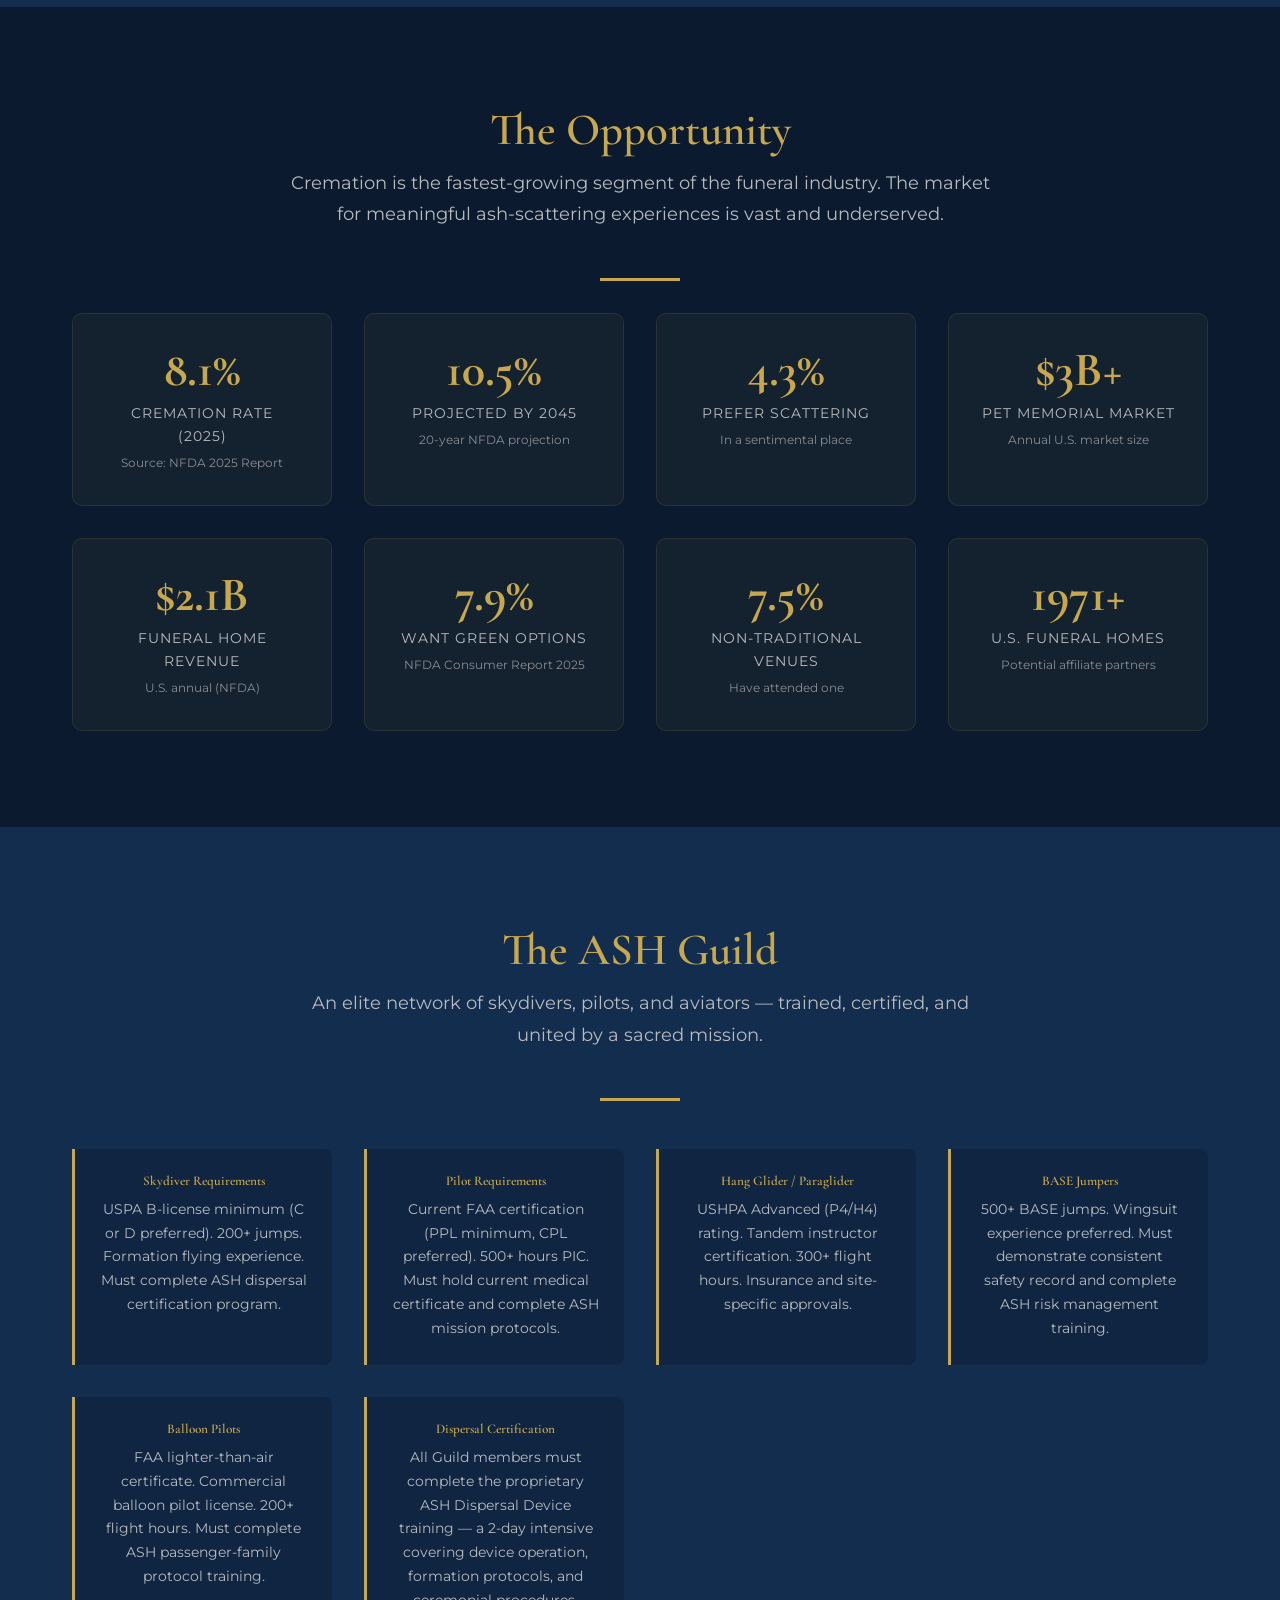
==== commit 45c1ce61: "Clean up main nav and footer navigation: only Business Plan, remove deck links from main site" ====
--- a/index.html
+++ b/index.html
@@ -55,8 +55,8 @@
       <li><a href="#membership">Join</a></li>
       <li><a href="#investors">Invest</a></li>
       <li><a href="business-plan.html">Business Plan</a></li>
-      <li><a href="investor-deck.html">Investors</a></li>
-      <li><a href="hero-deck.html" class="nav-cta">Join the Guild</a></li>
+            <li><a href="#investors">Investors</a></li>
+      <li><a href="business-plan.html" class="nav-cta">Business Plan</a></li>
     </ul>
 
     <button class="hamburger" aria-label="Toggle navigation">
@@ -916,12 +916,8 @@
       <div class="footer-col">
         <h5>Resources</h5>
         <ul>
-          <li><a href="business-plan.html">Business Plan</a></li>
-          <li><a href="#documemorial">Documemorial</a></li>
-          <li><a href="#faq">FAQ</a></li>
-          <li><a href="#contact">Contact Us</a></li>
-          <li><a href="#market">Market Data</a></li>
-        </ul>
+                  <li><a href="business-plan.html">Business Plan</a></li>
+                </ul>
       </div>
     </div>
 
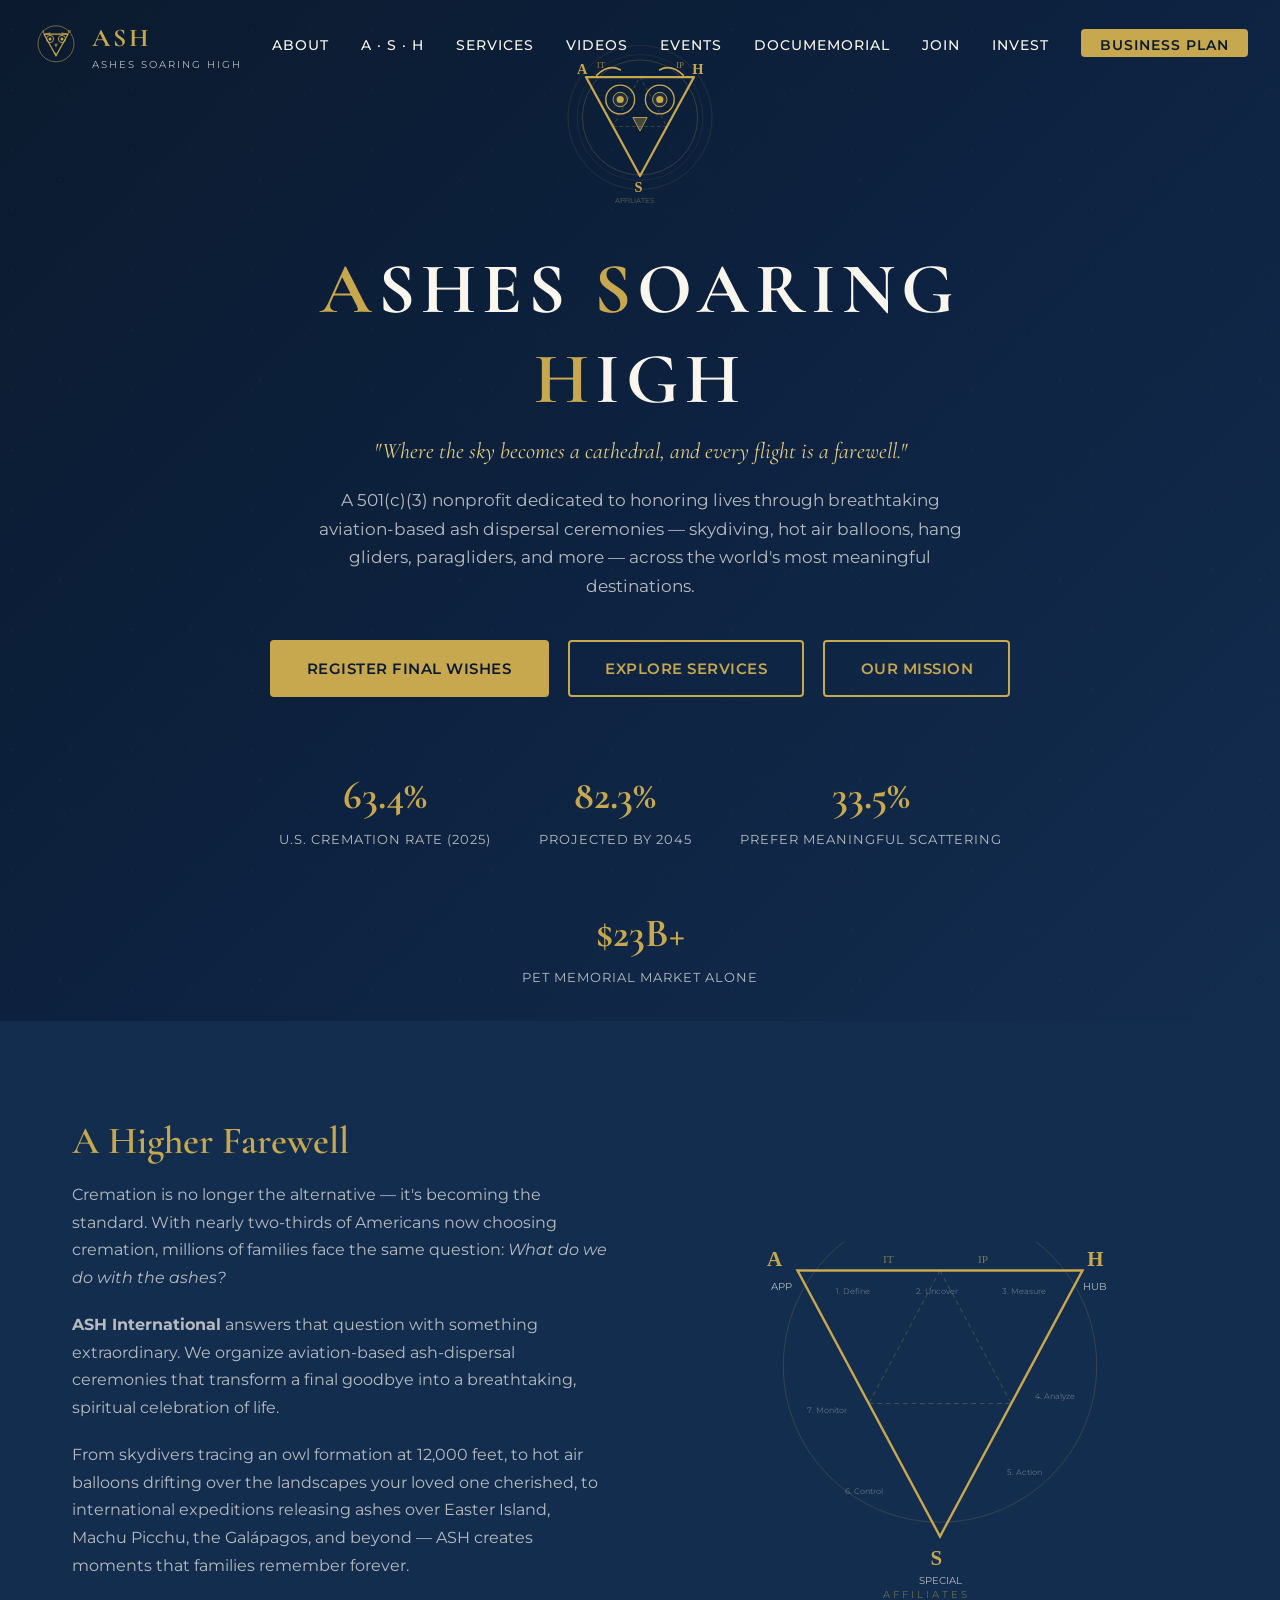
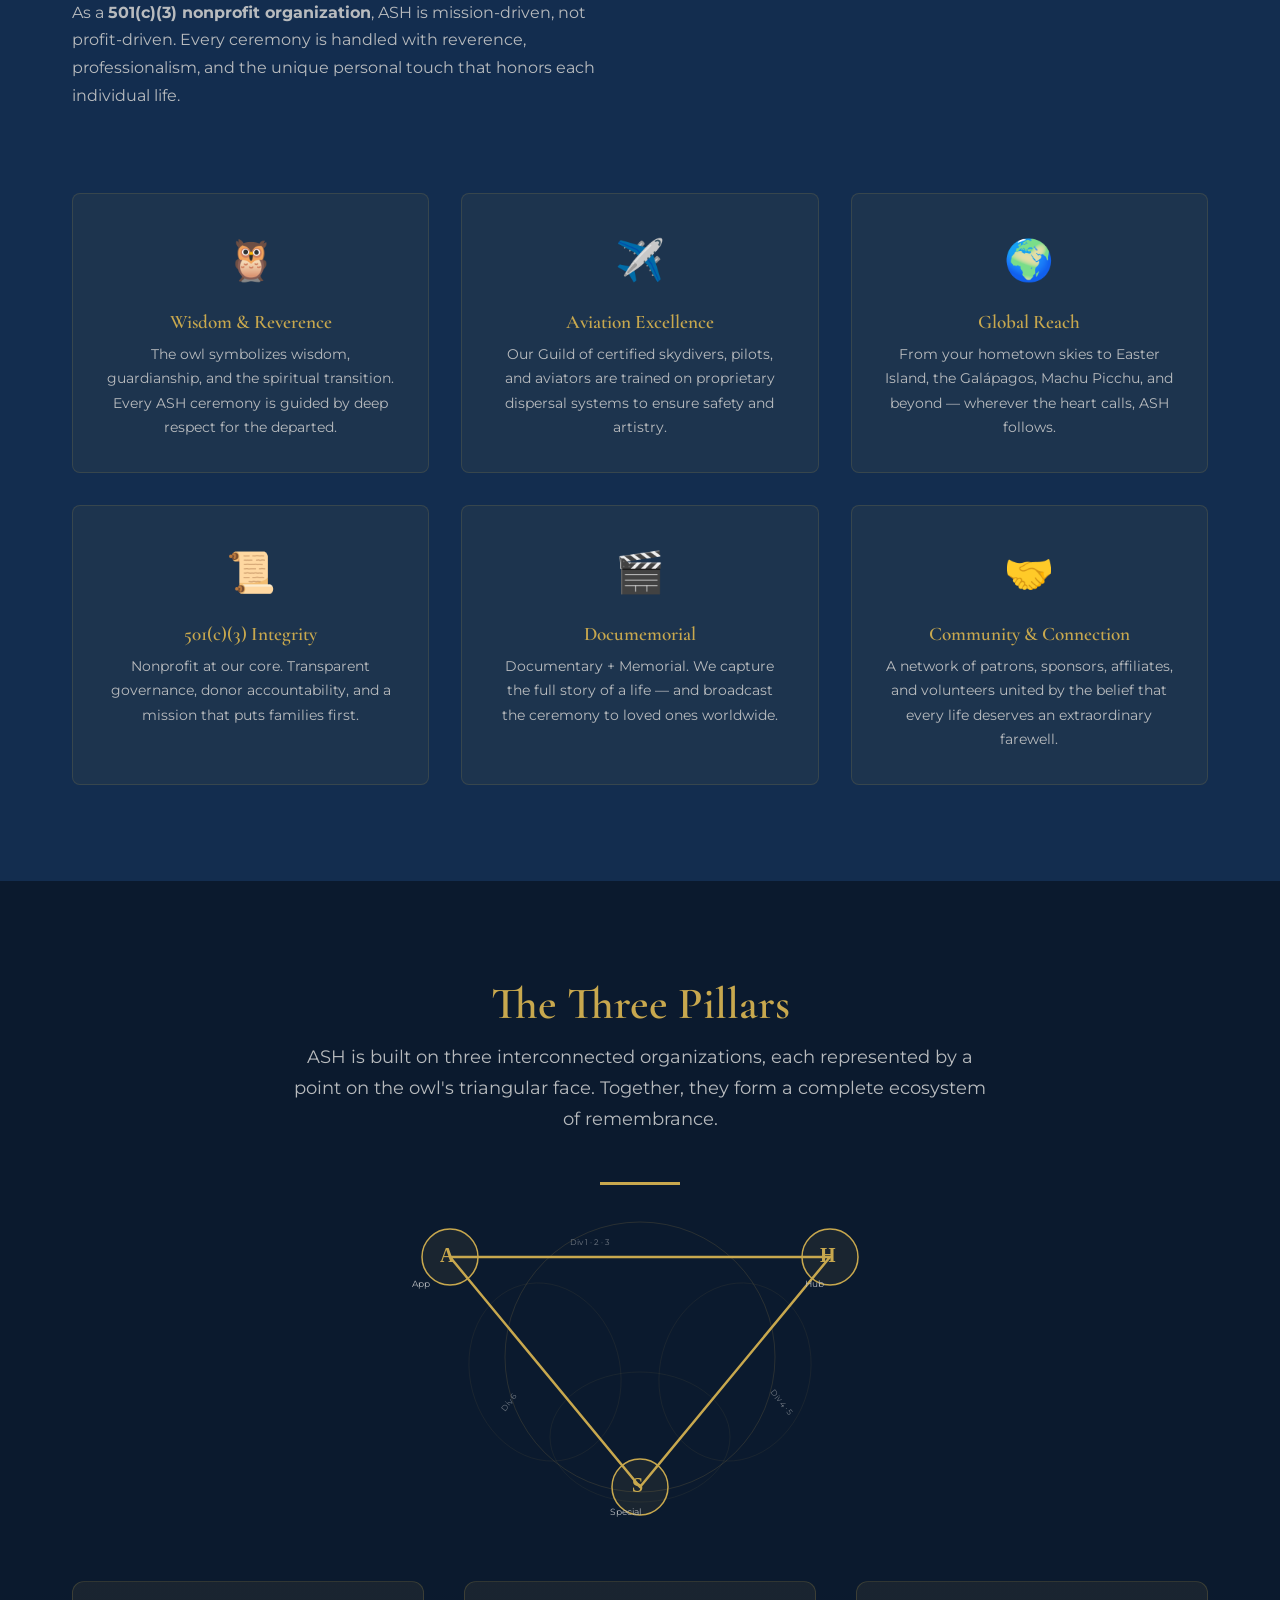
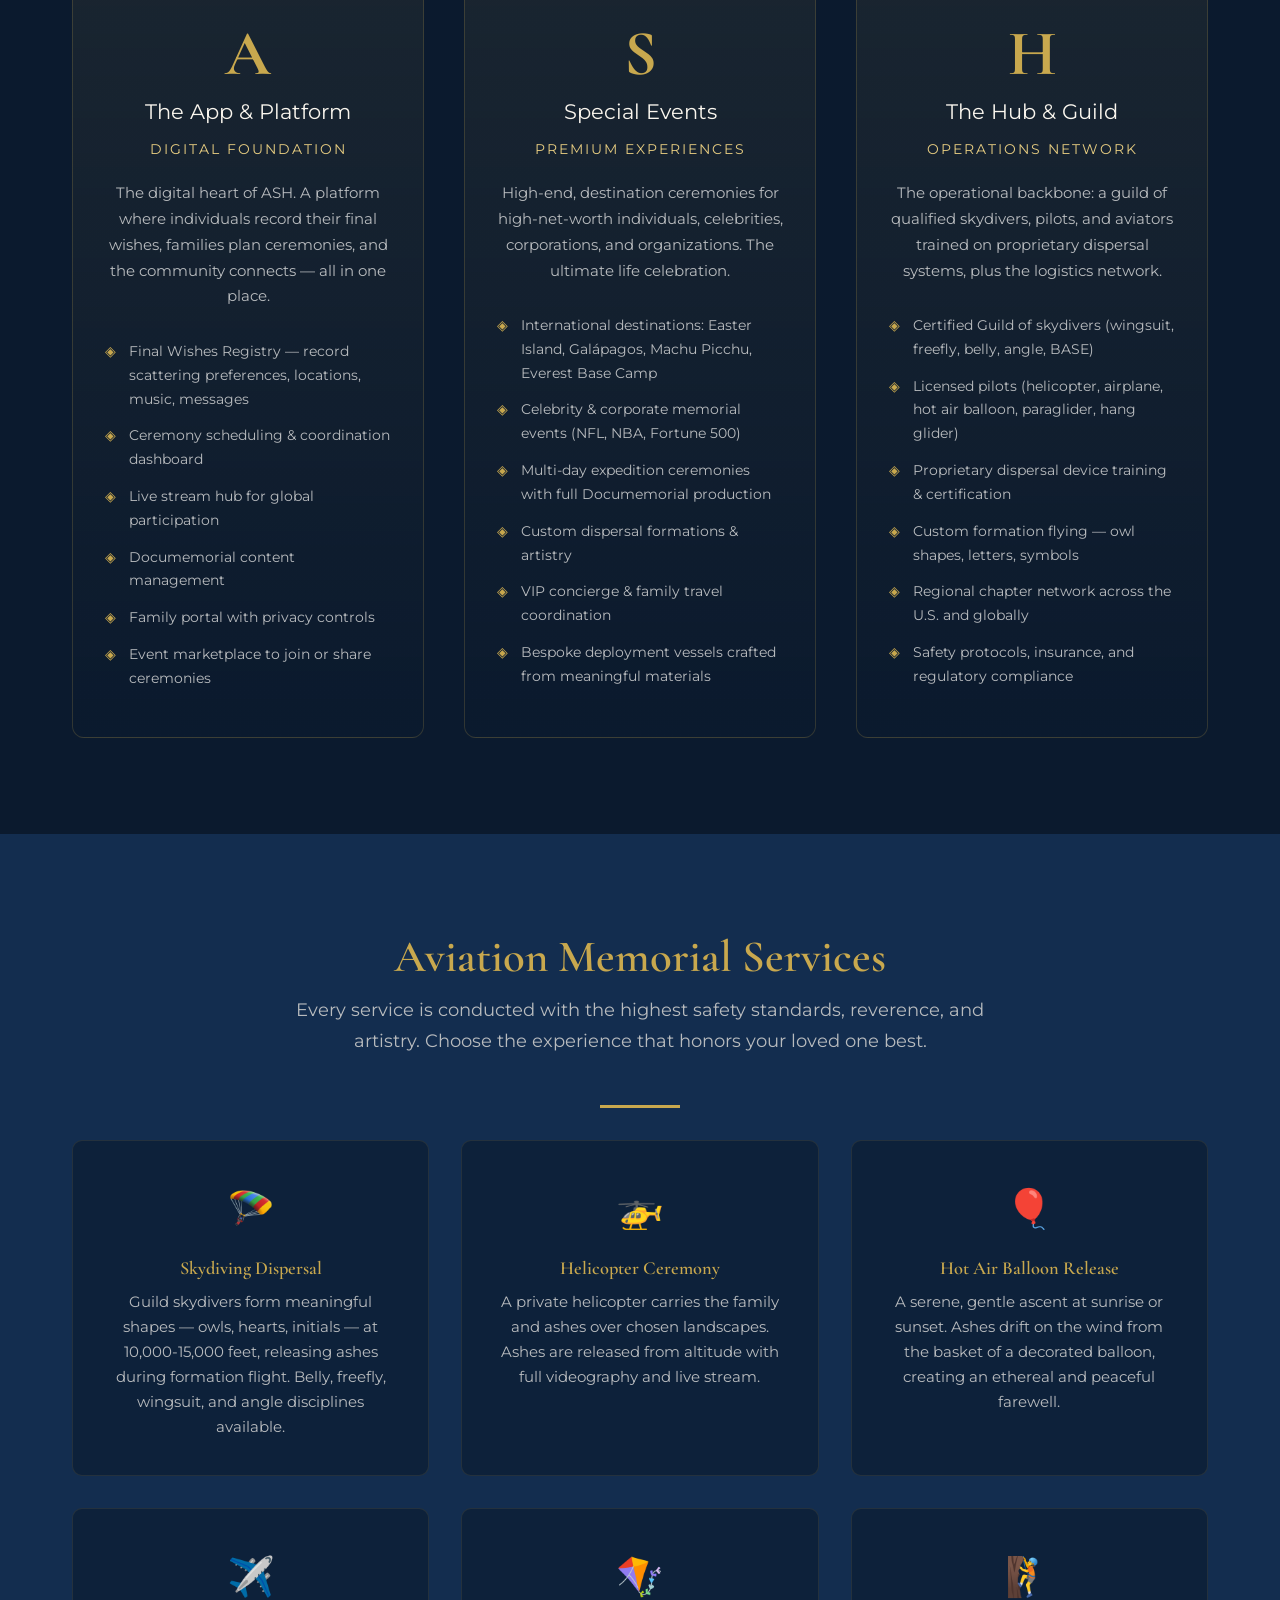
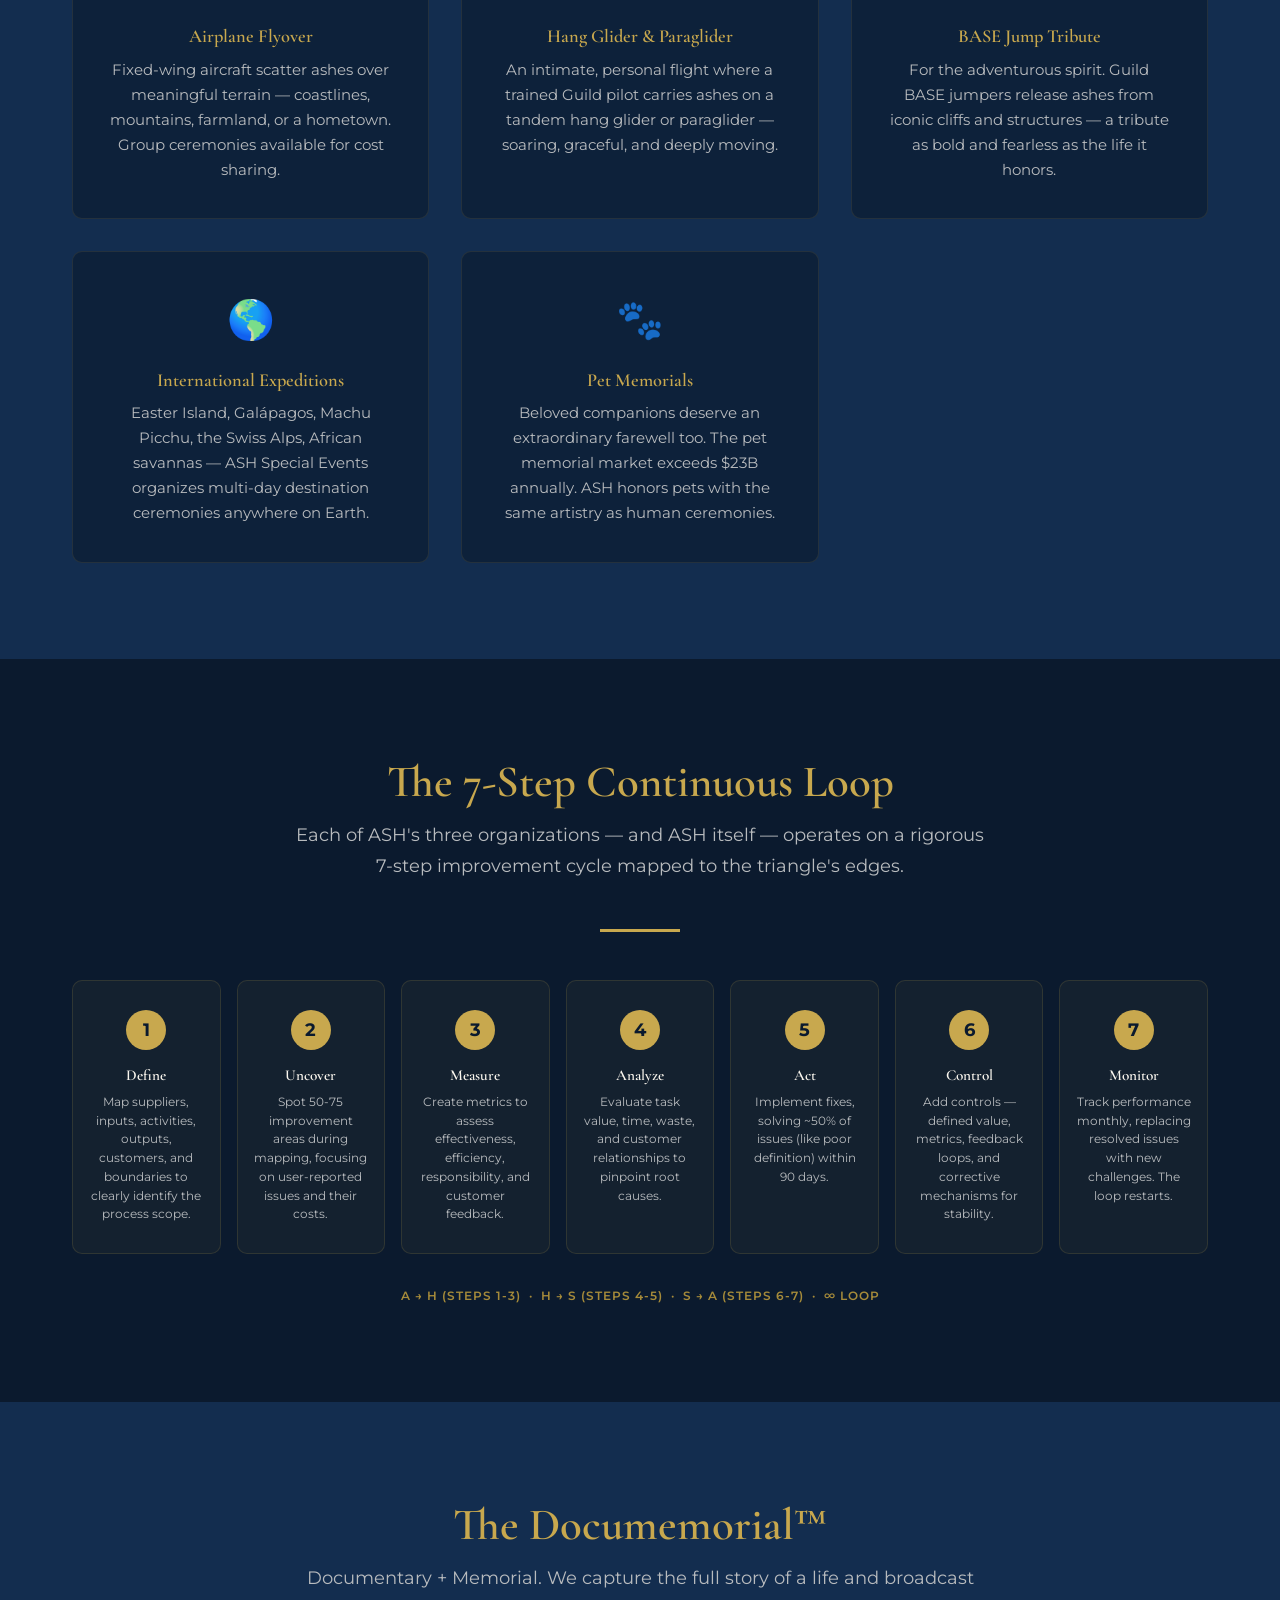
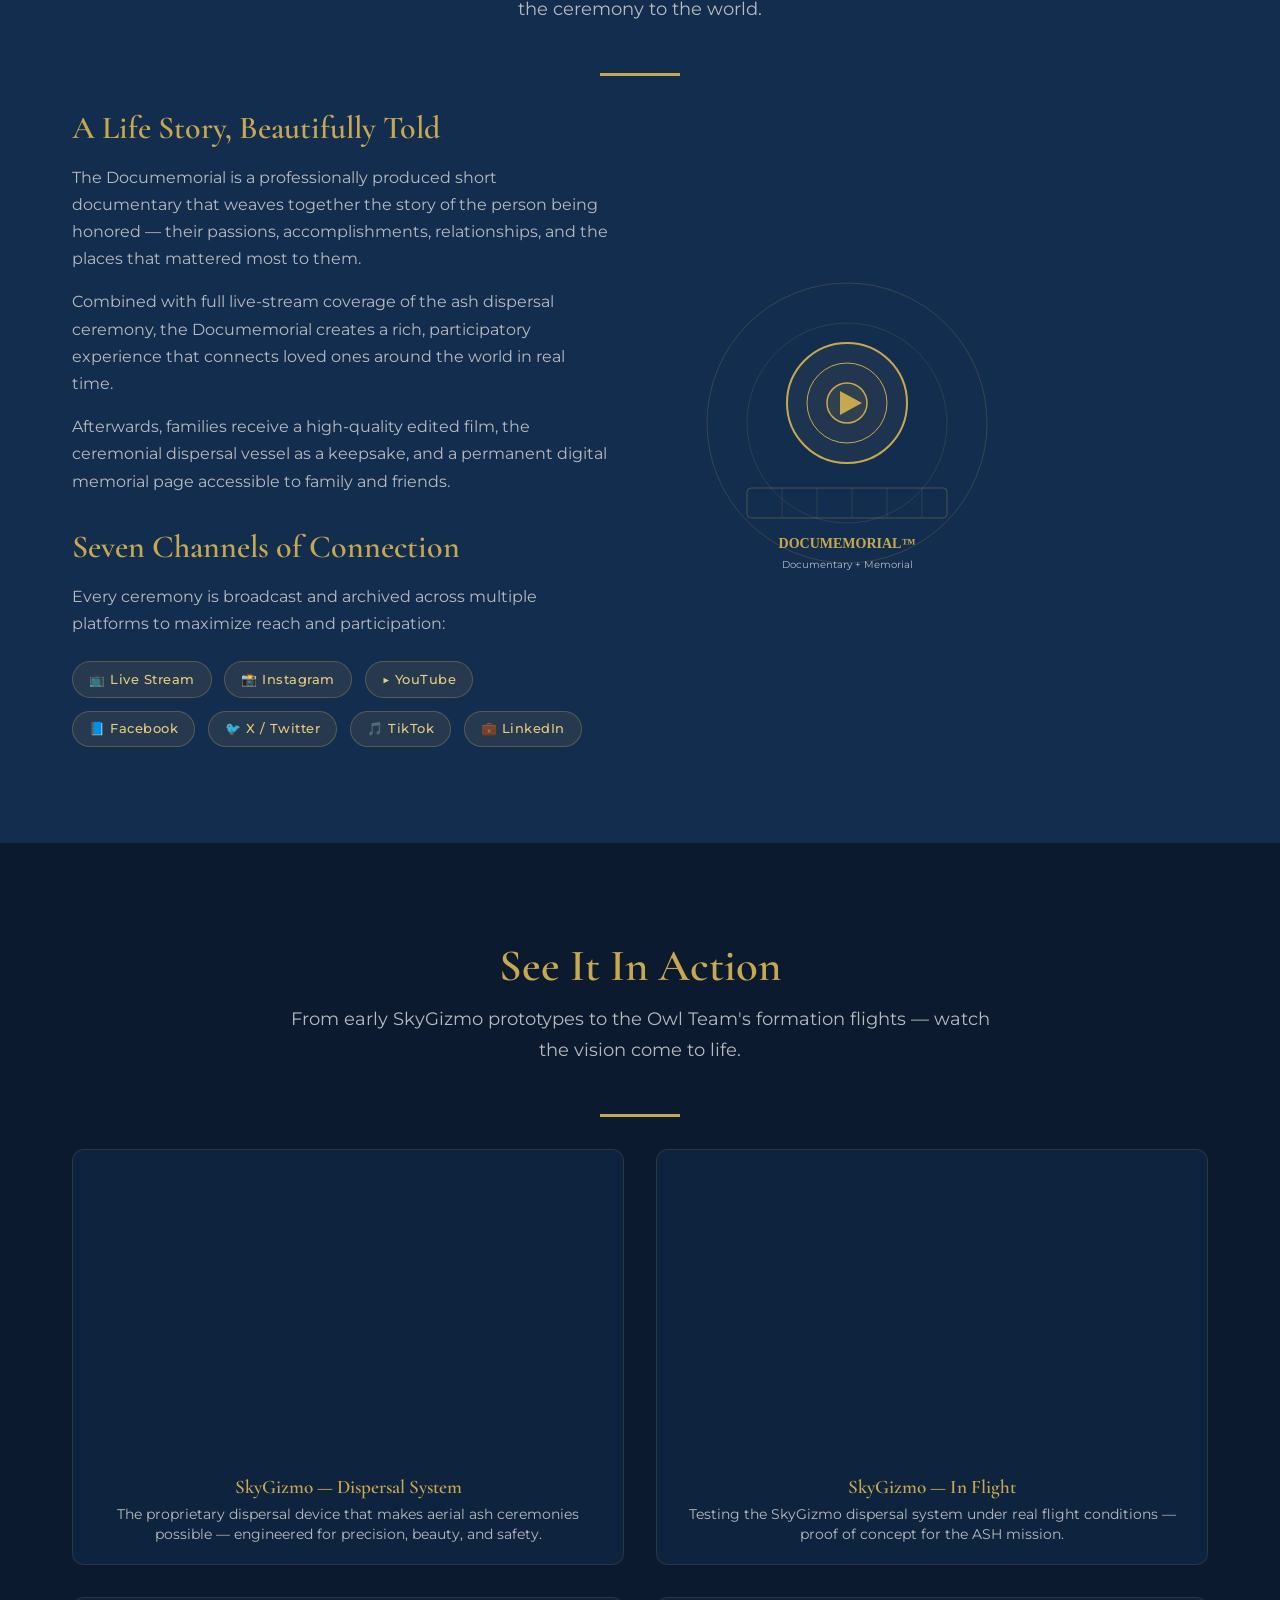
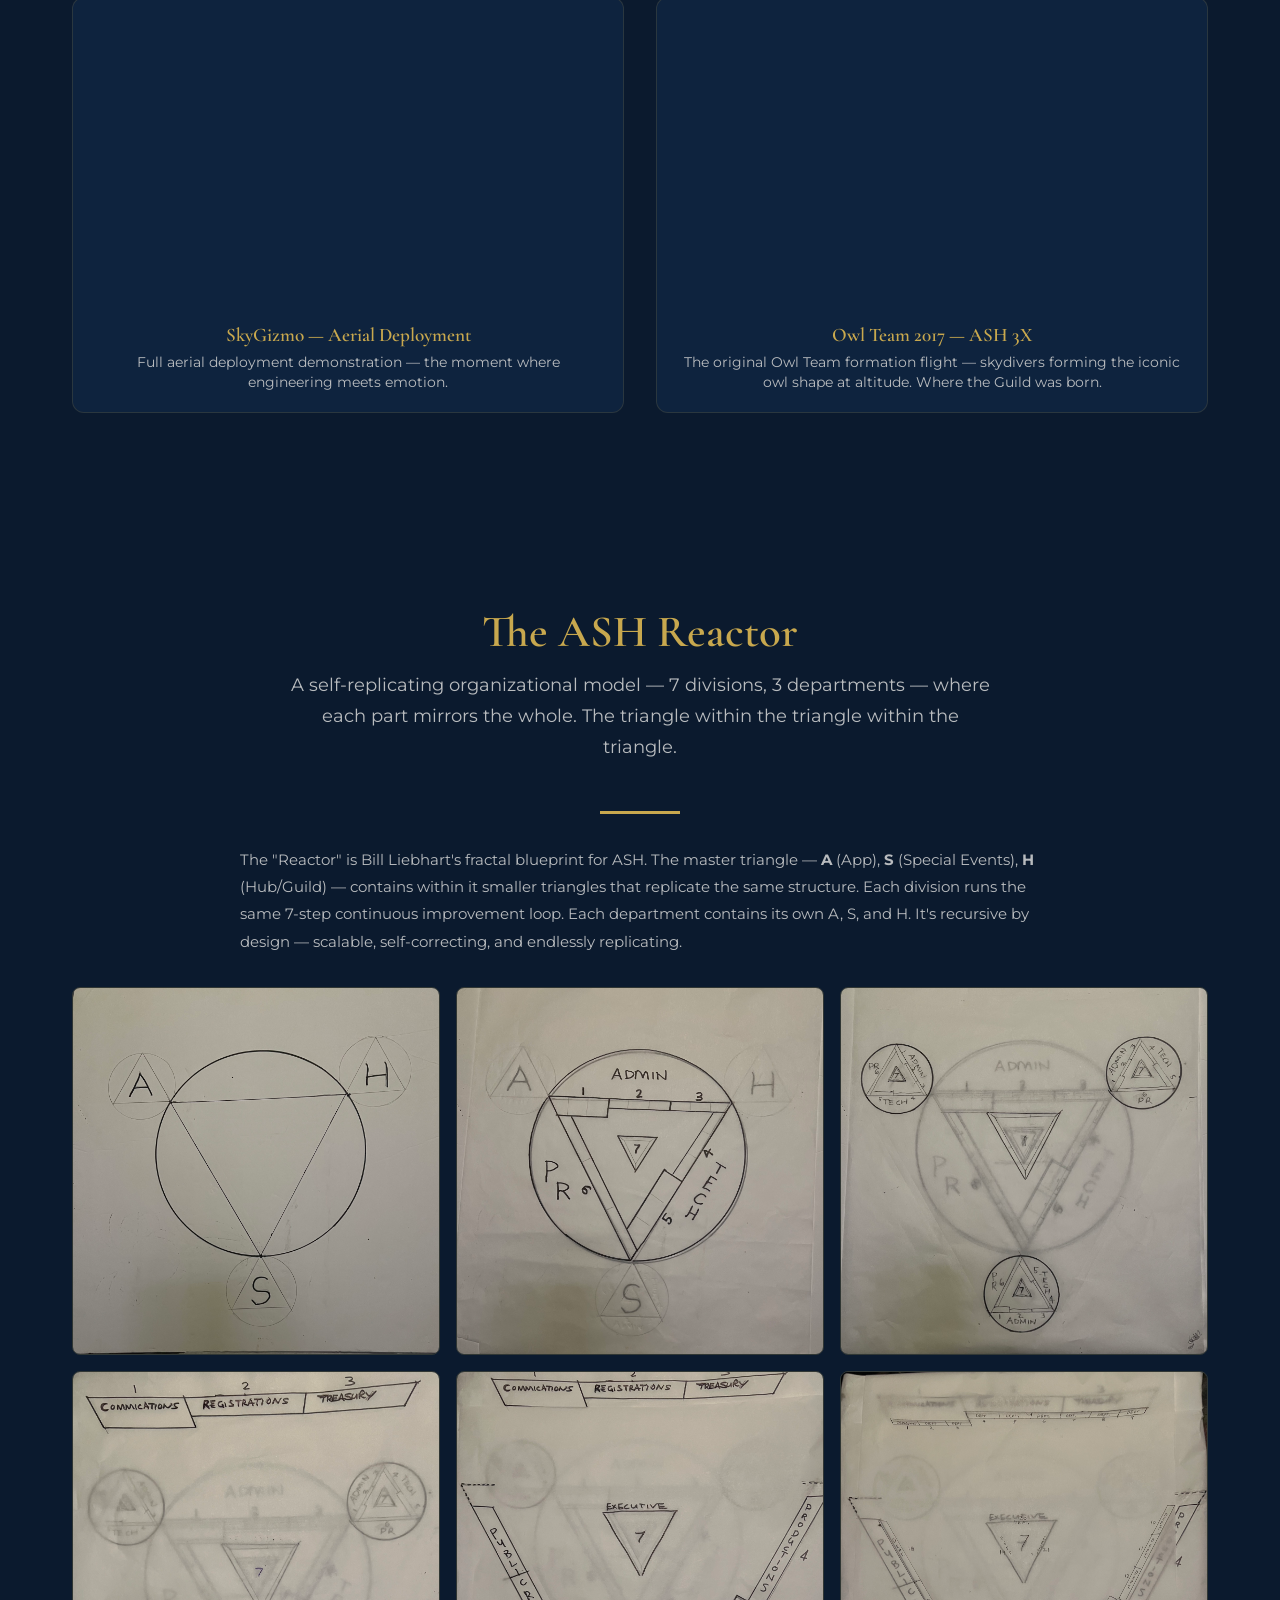
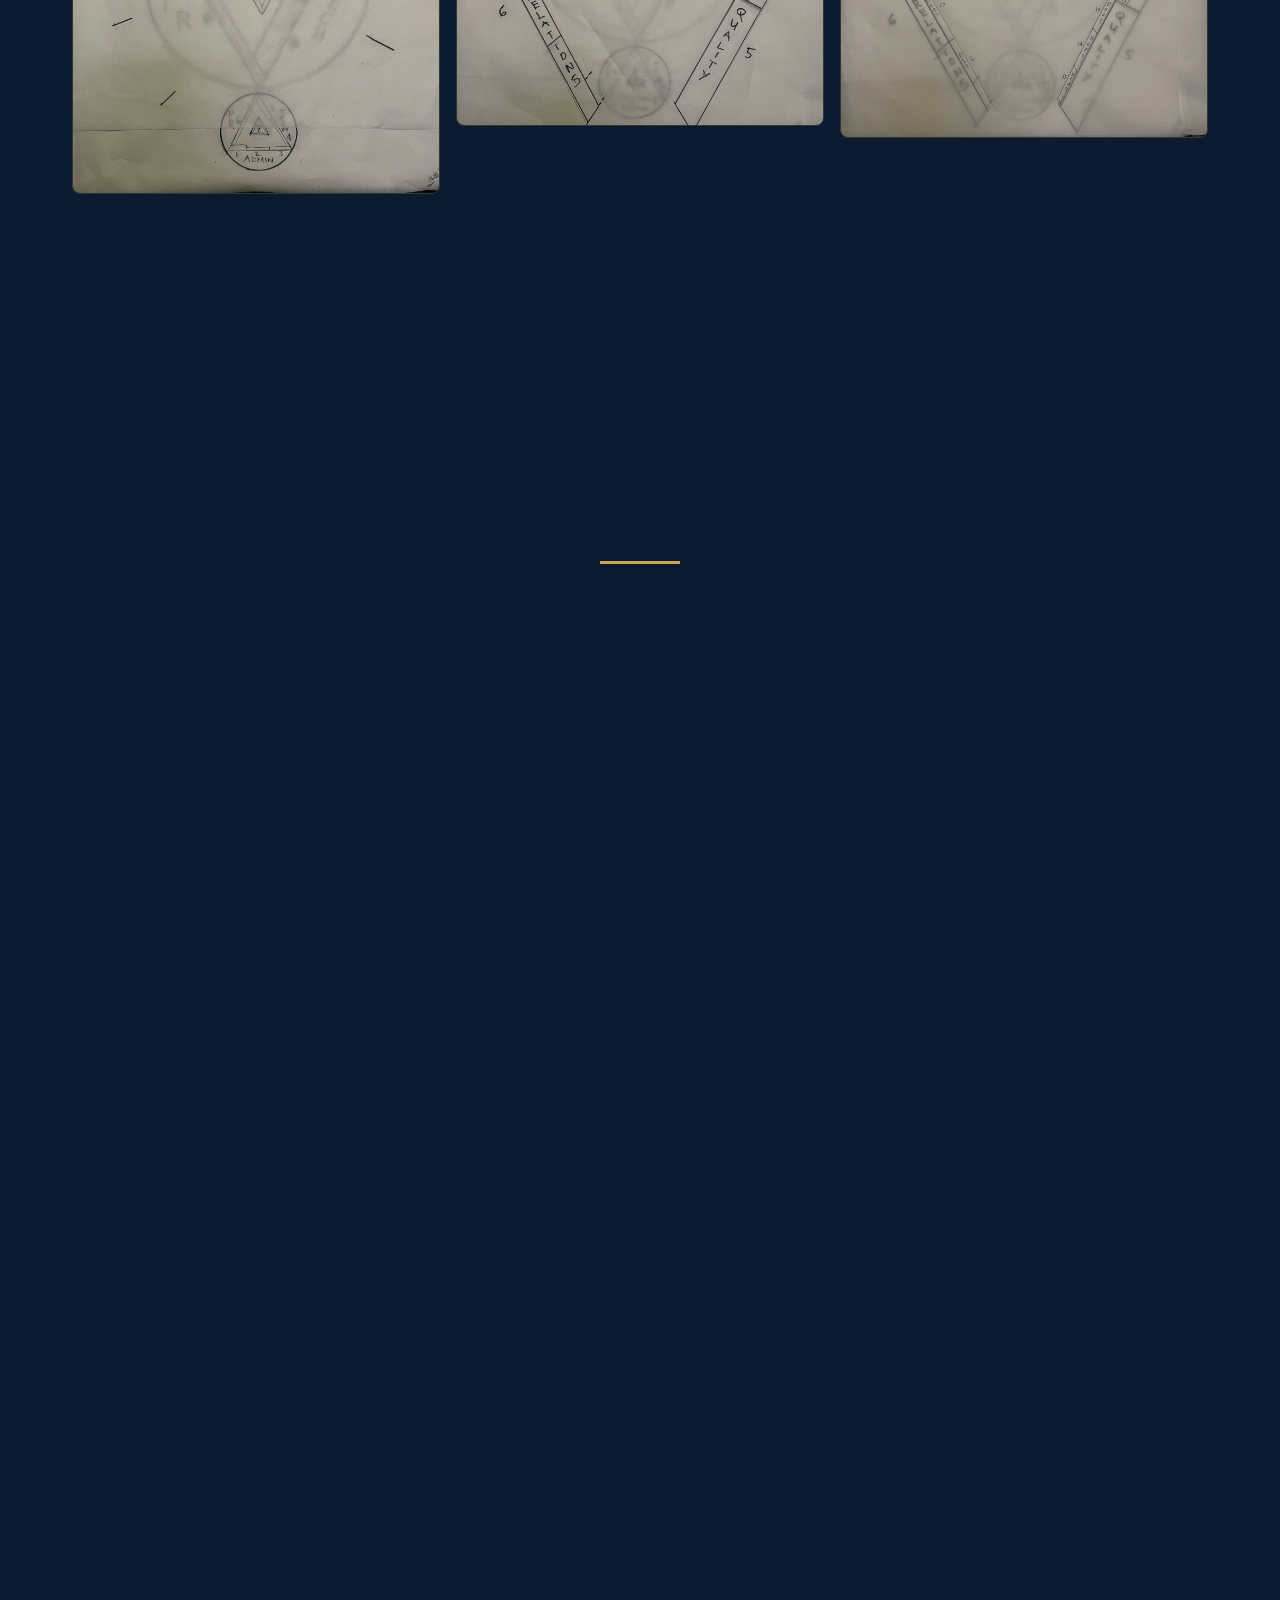
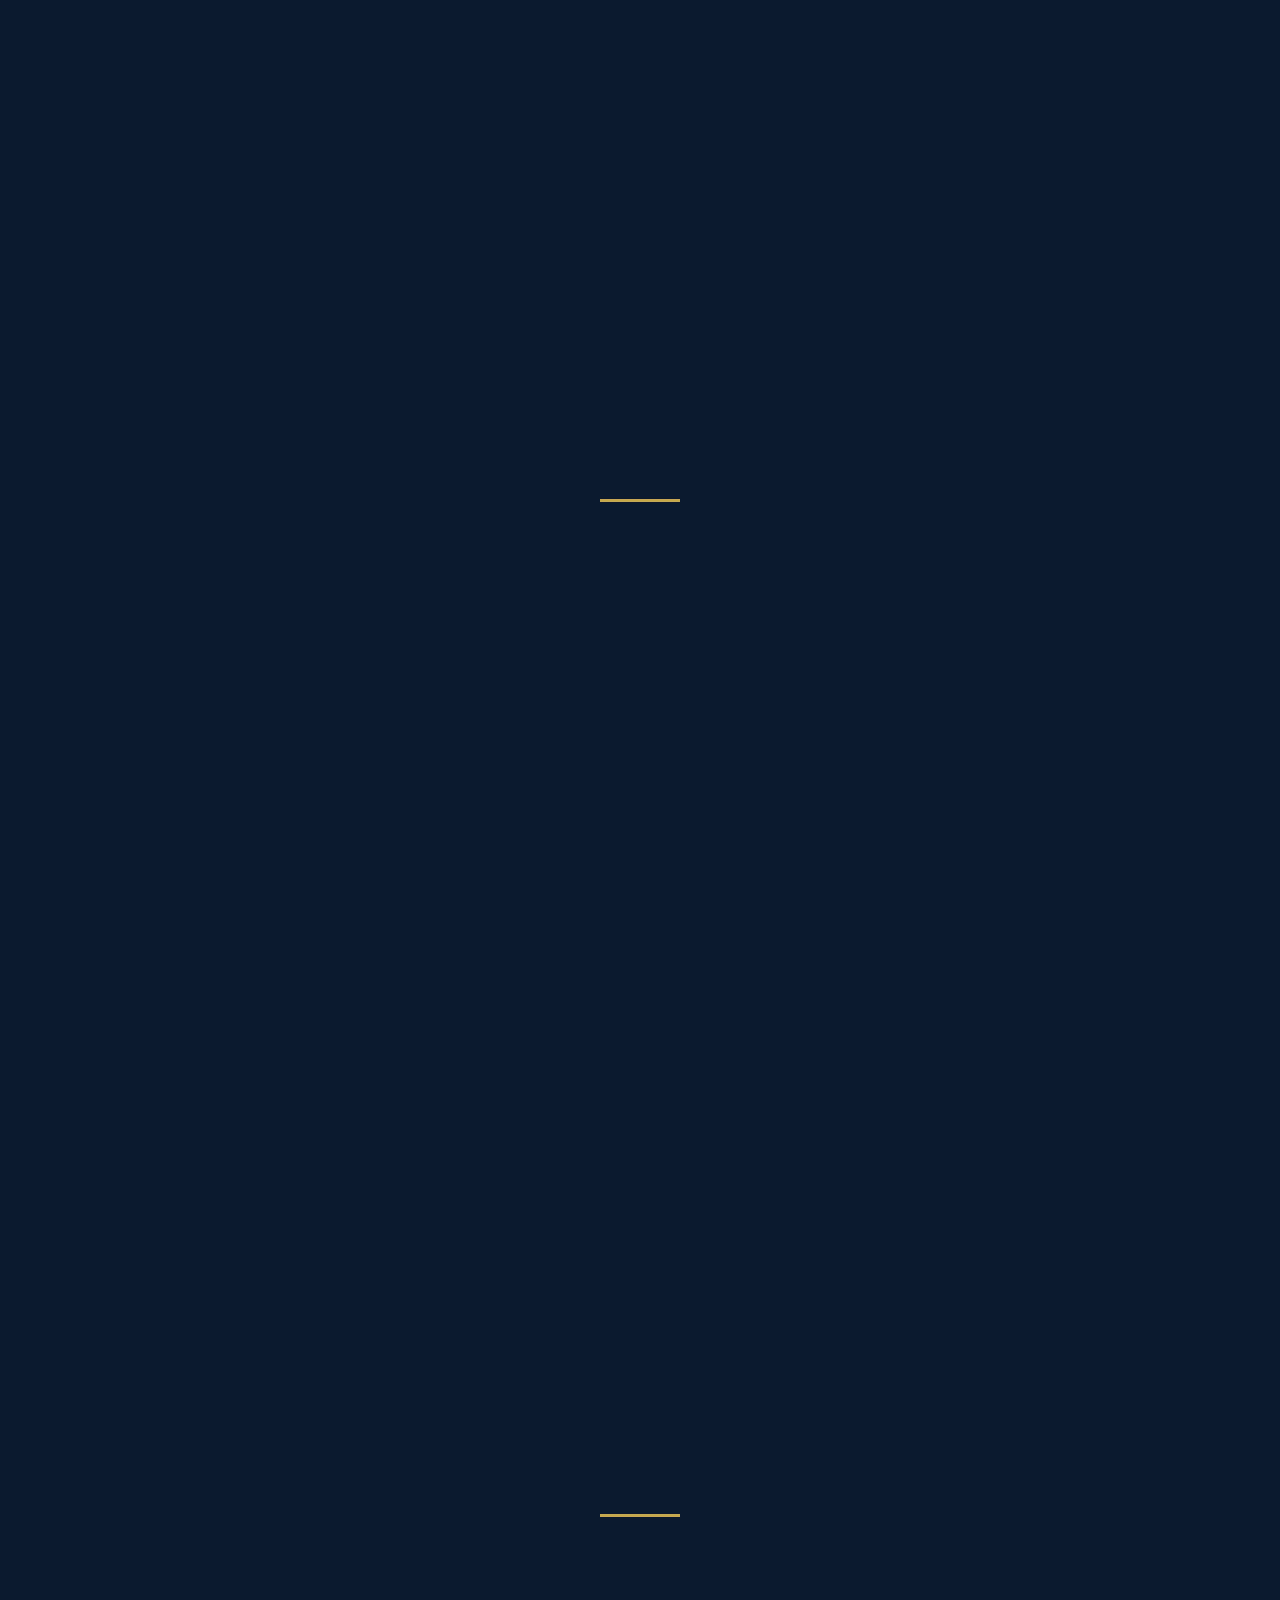
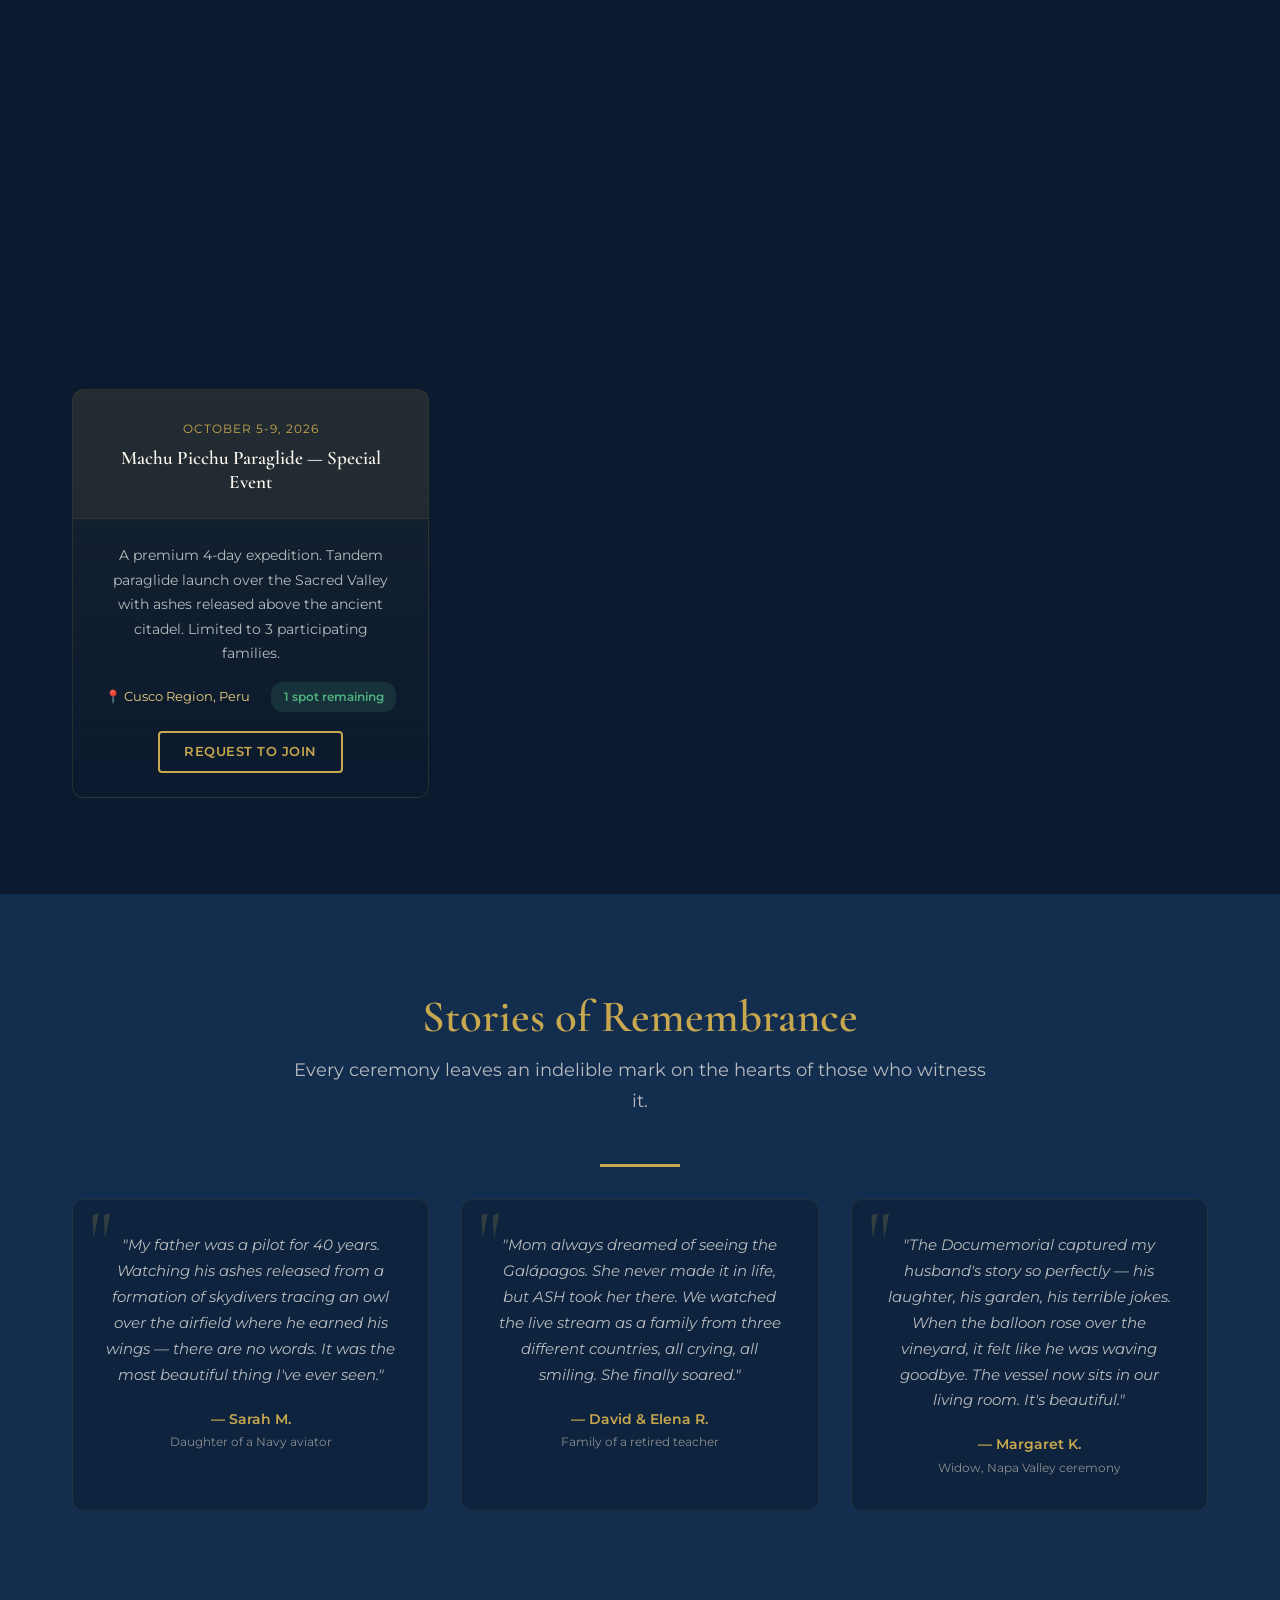
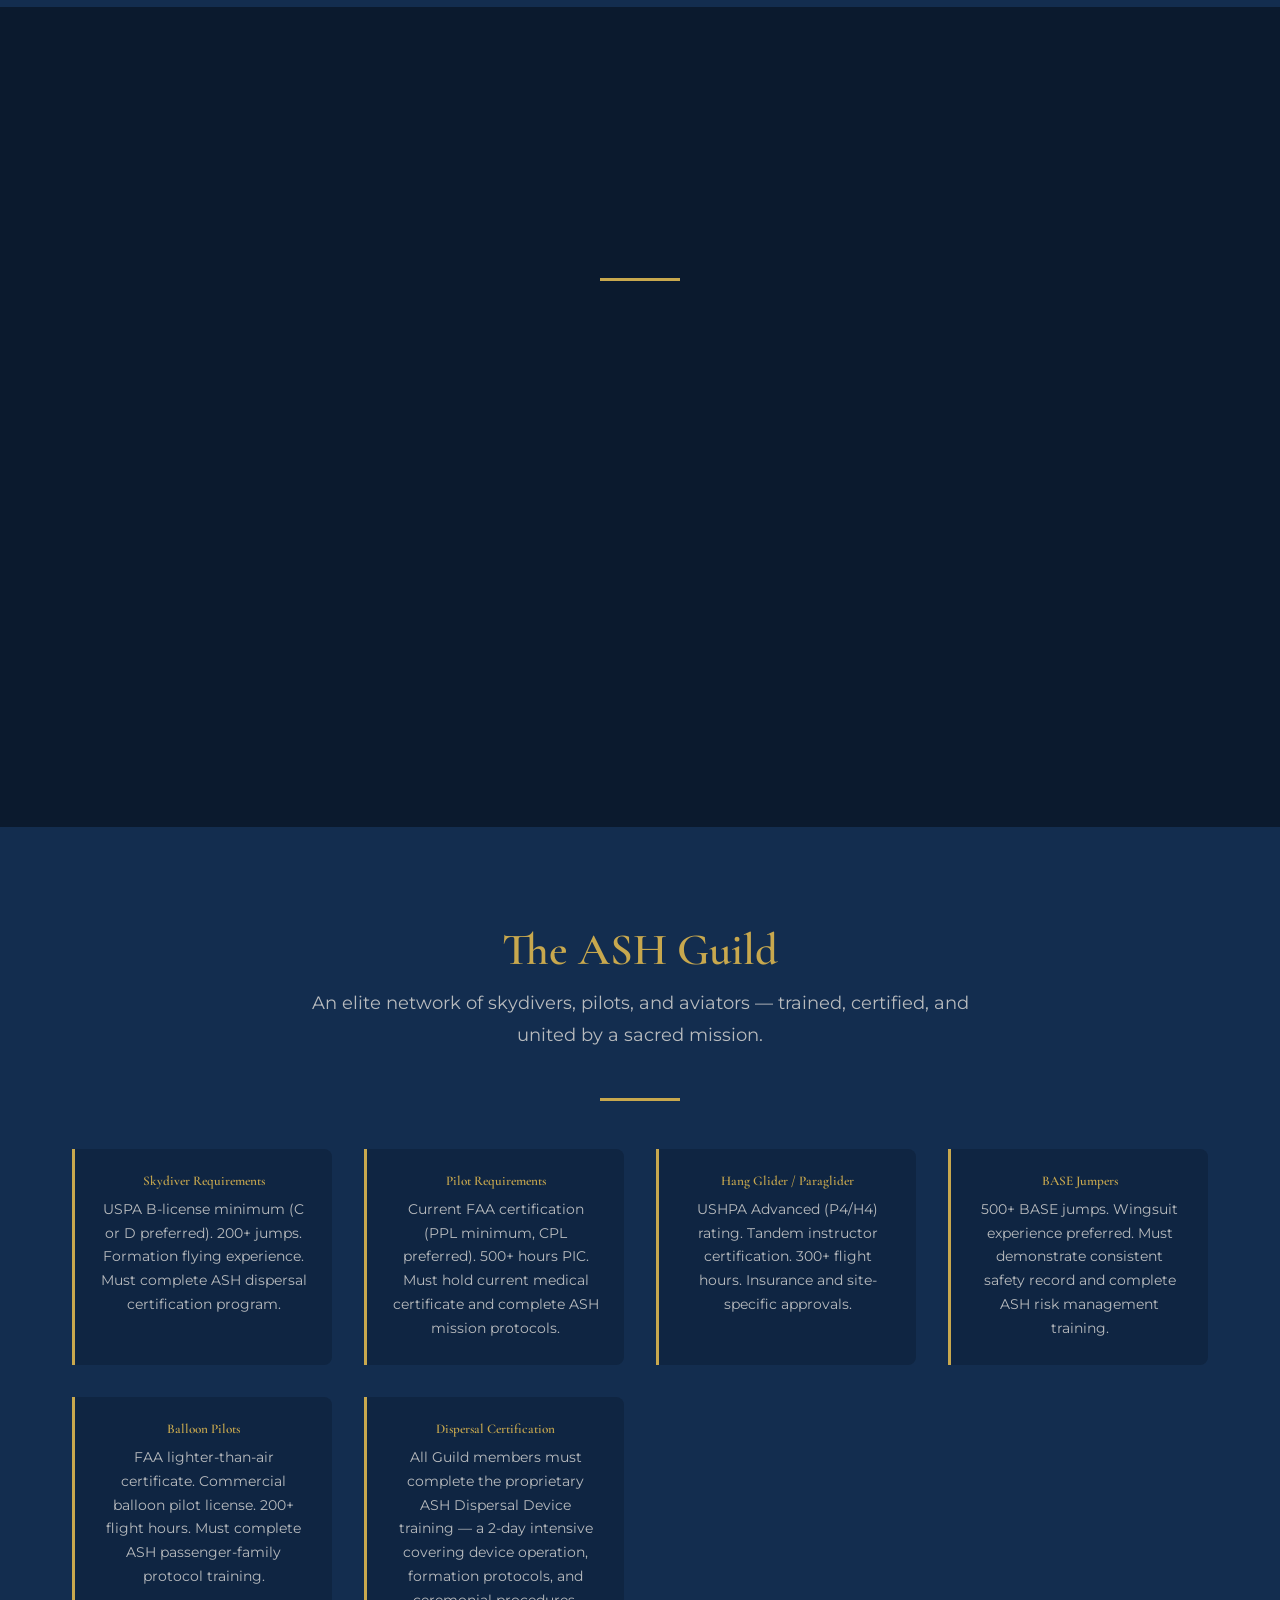
==== commit f20071f7: "Fix duplicate nav links on main site" ====
--- a/index.html
+++ b/index.html
@@ -54,8 +54,6 @@
       <li><a href="#documemorial">Documemorial</a></li>
       <li><a href="#membership">Join</a></li>
       <li><a href="#investors">Invest</a></li>
-      <li><a href="business-plan.html">Business Plan</a></li>
-            <li><a href="#investors">Investors</a></li>
       <li><a href="business-plan.html" class="nav-cta">Business Plan</a></li>
     </ul>
 
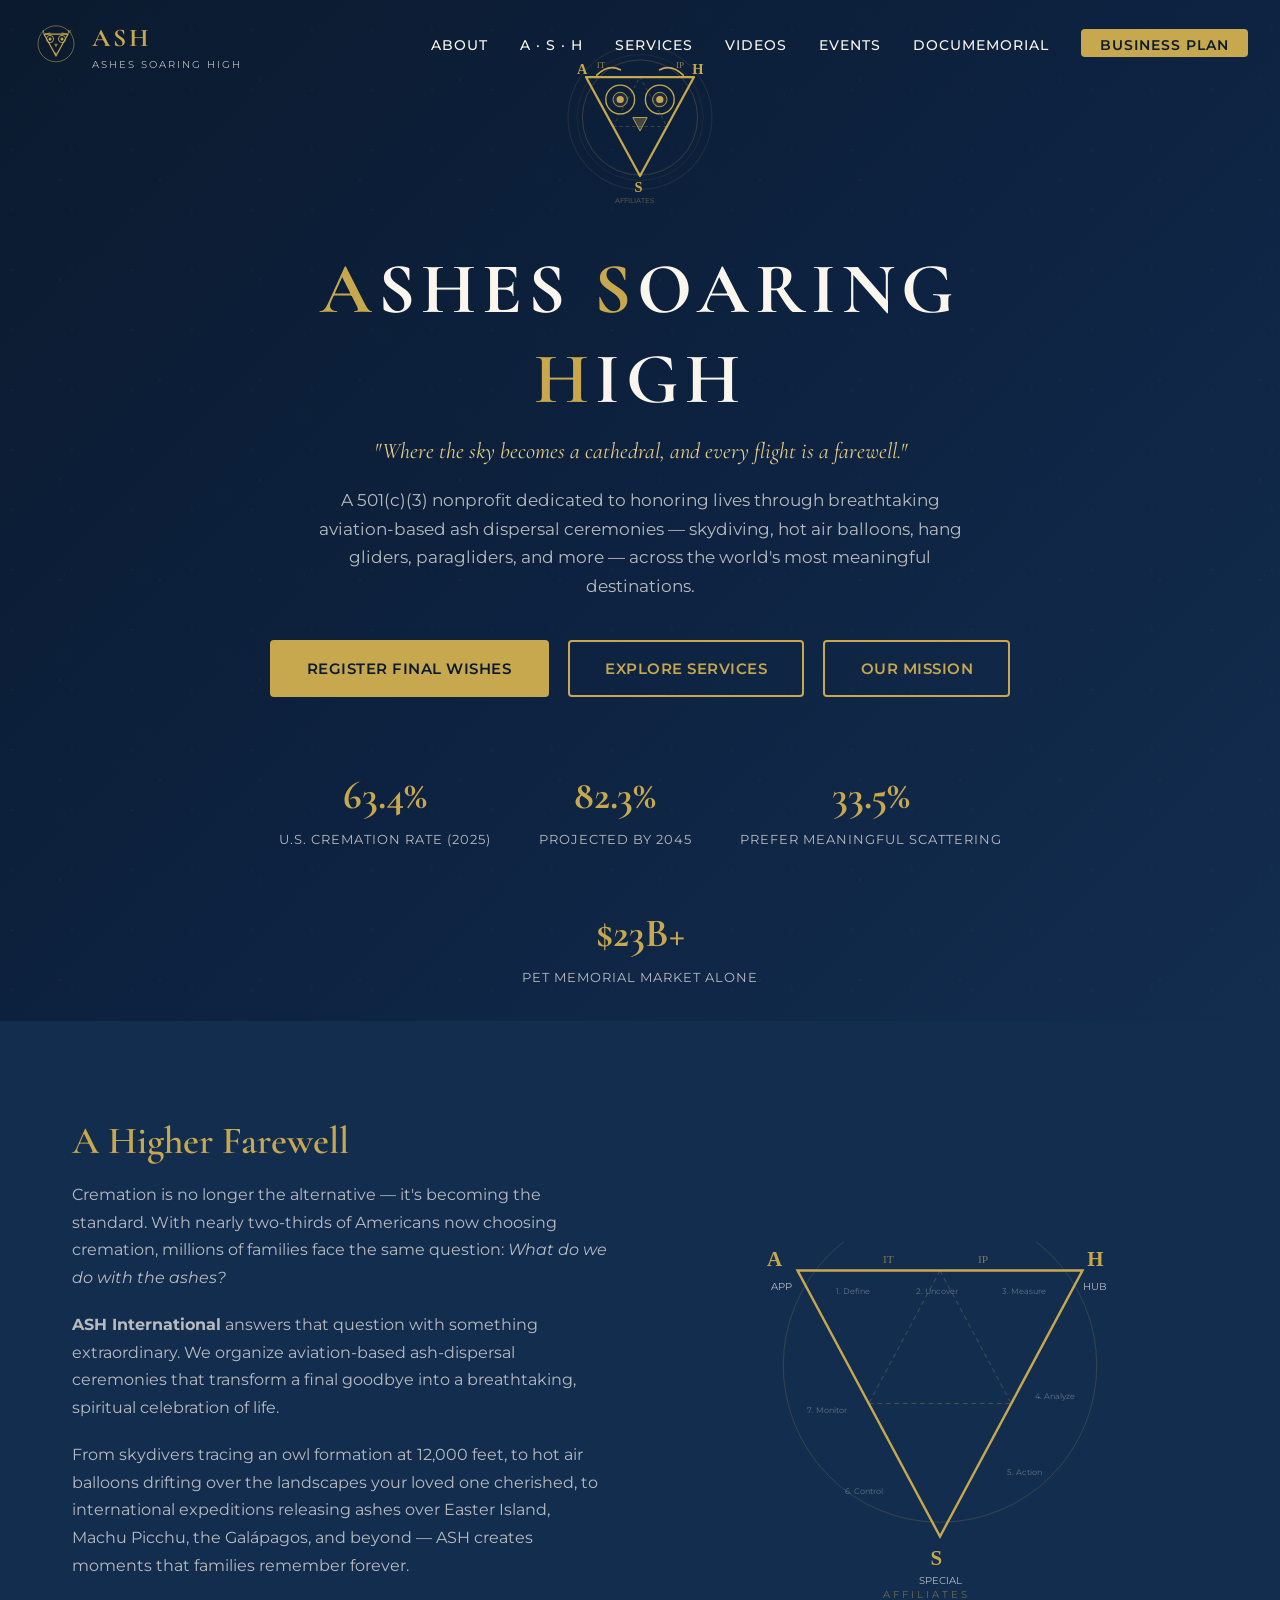
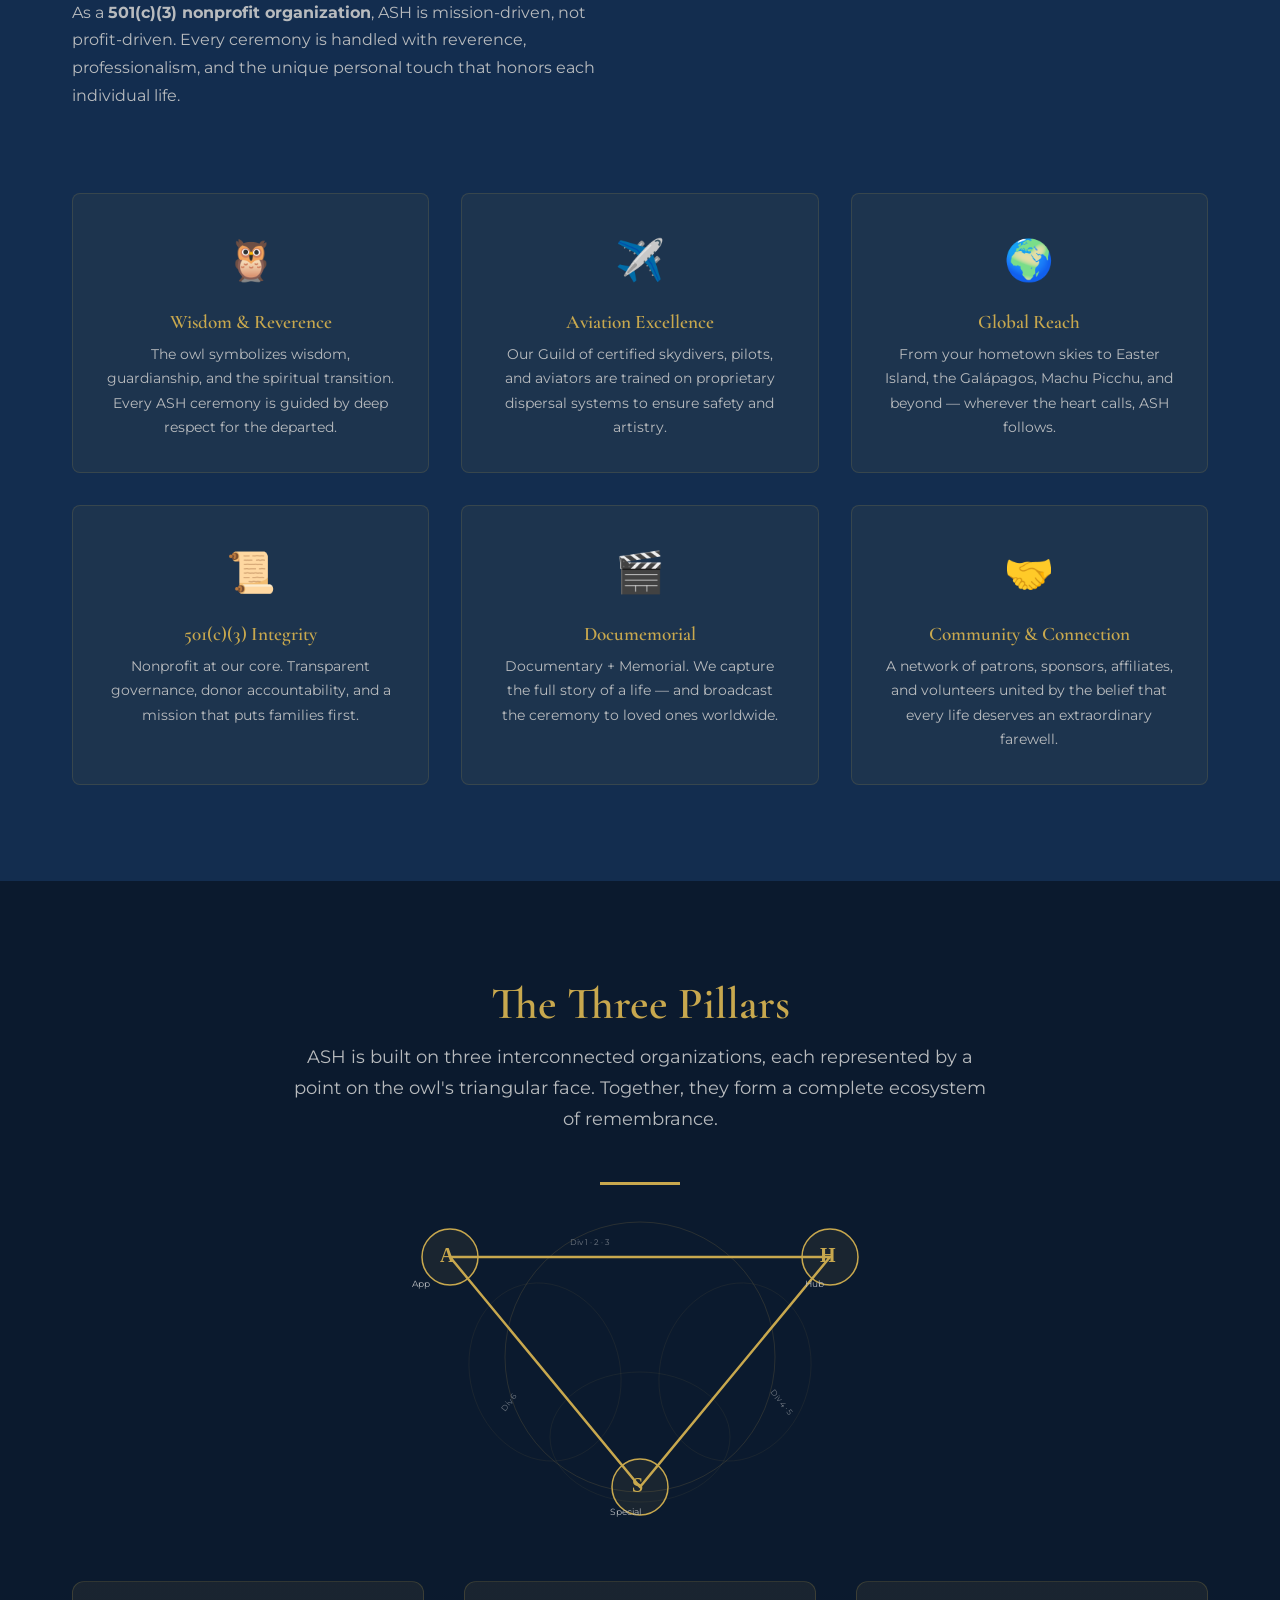
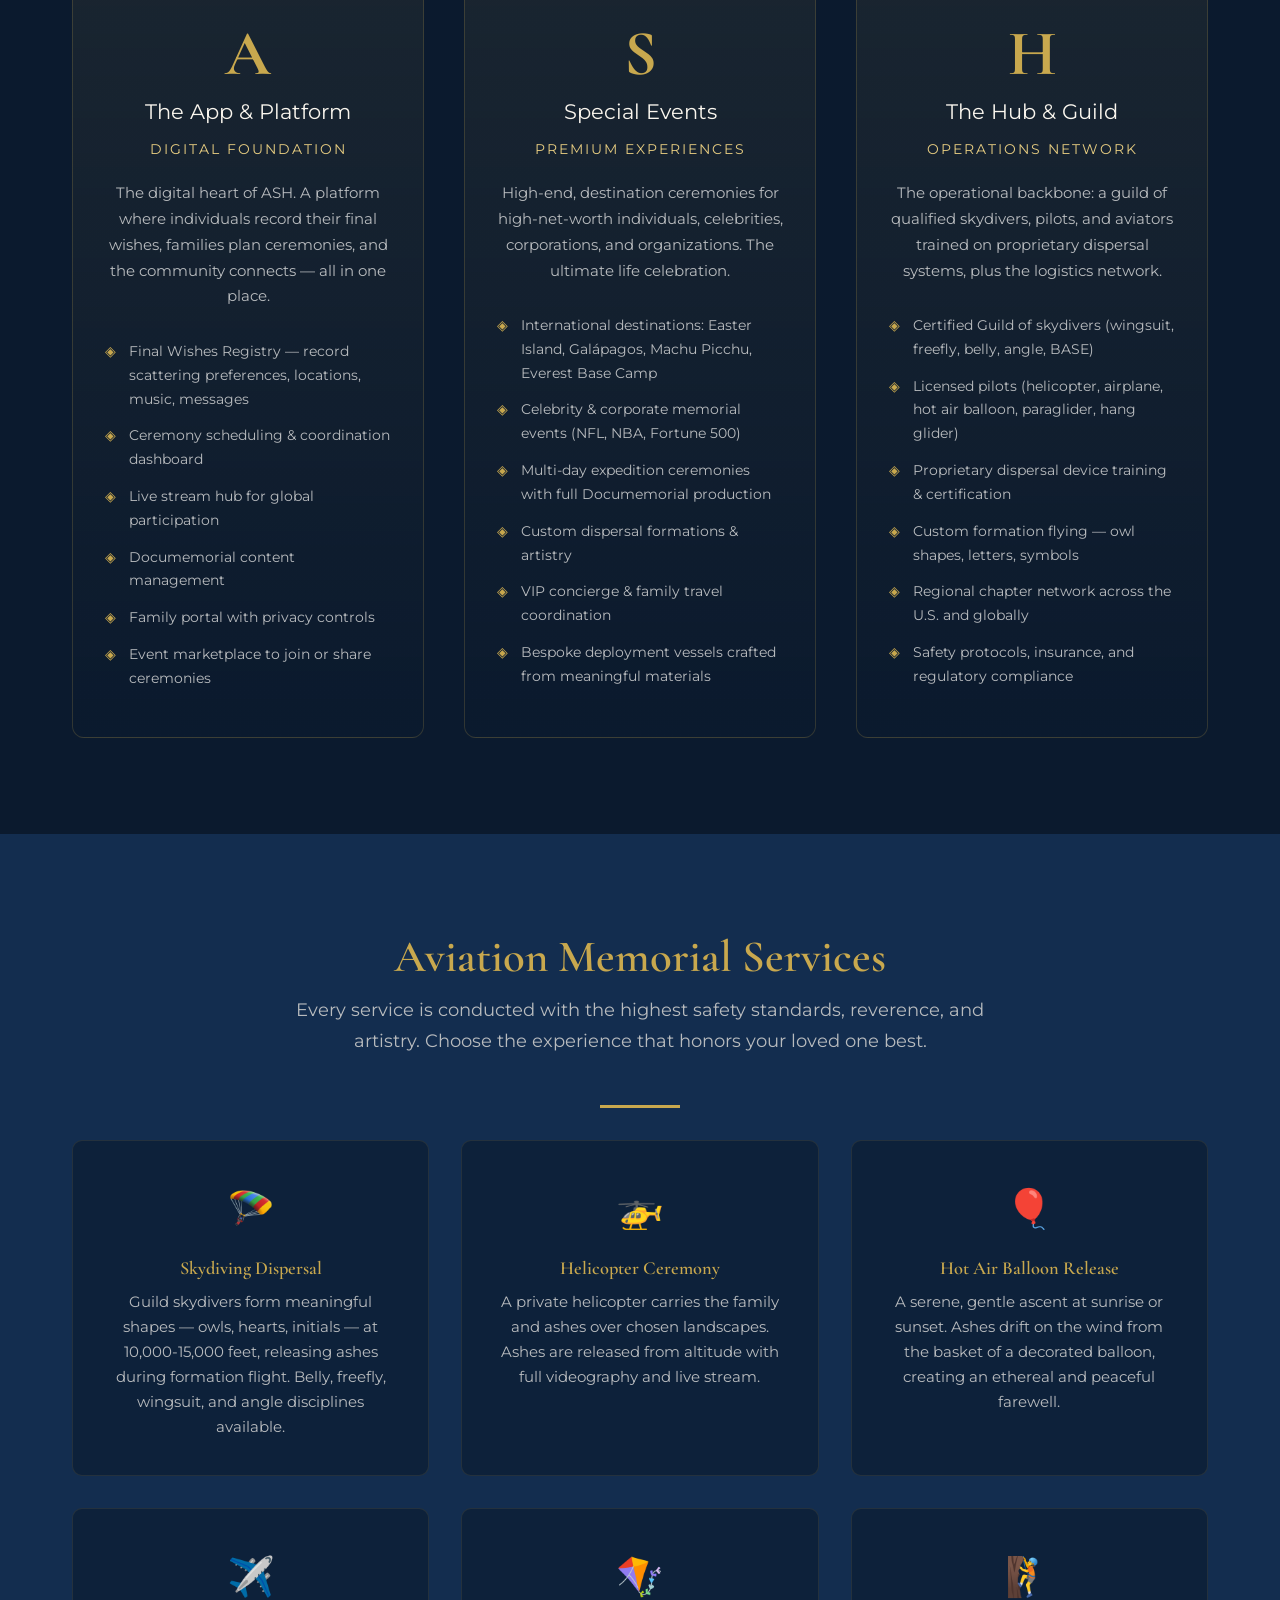
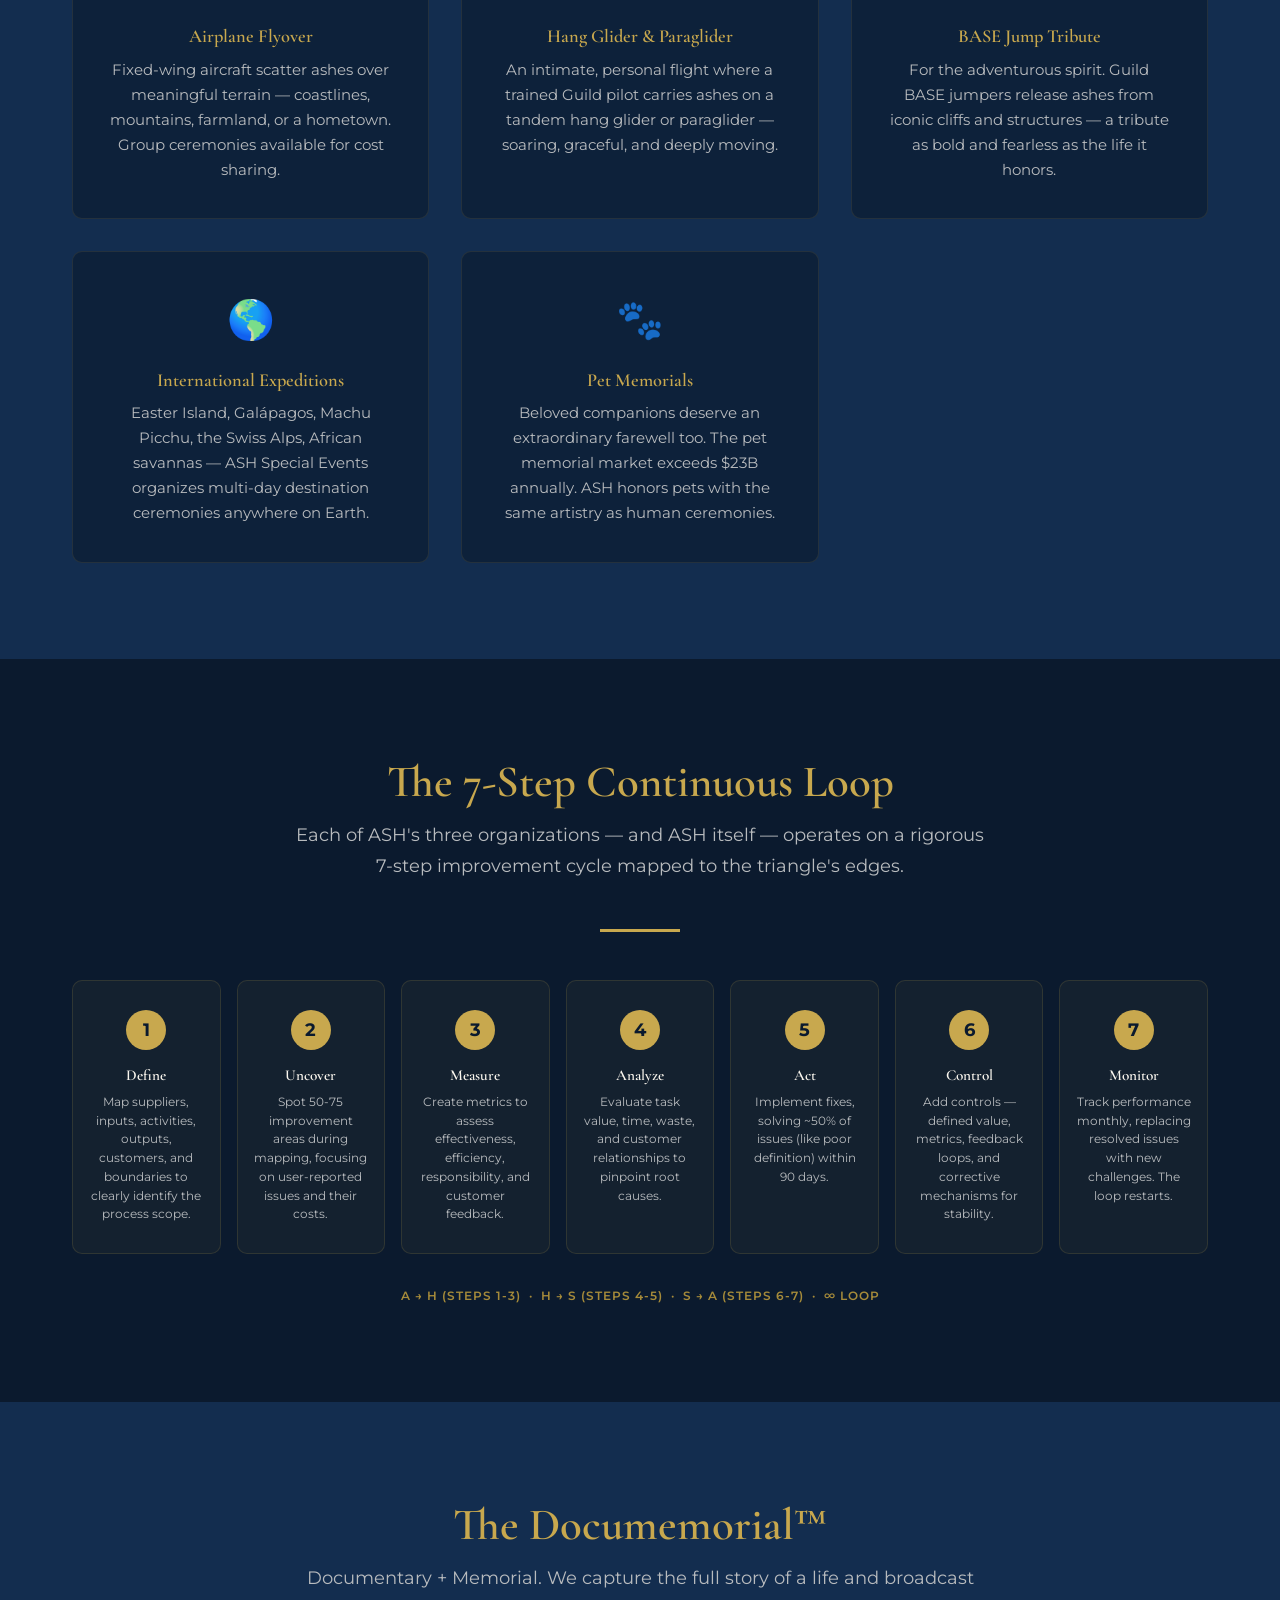
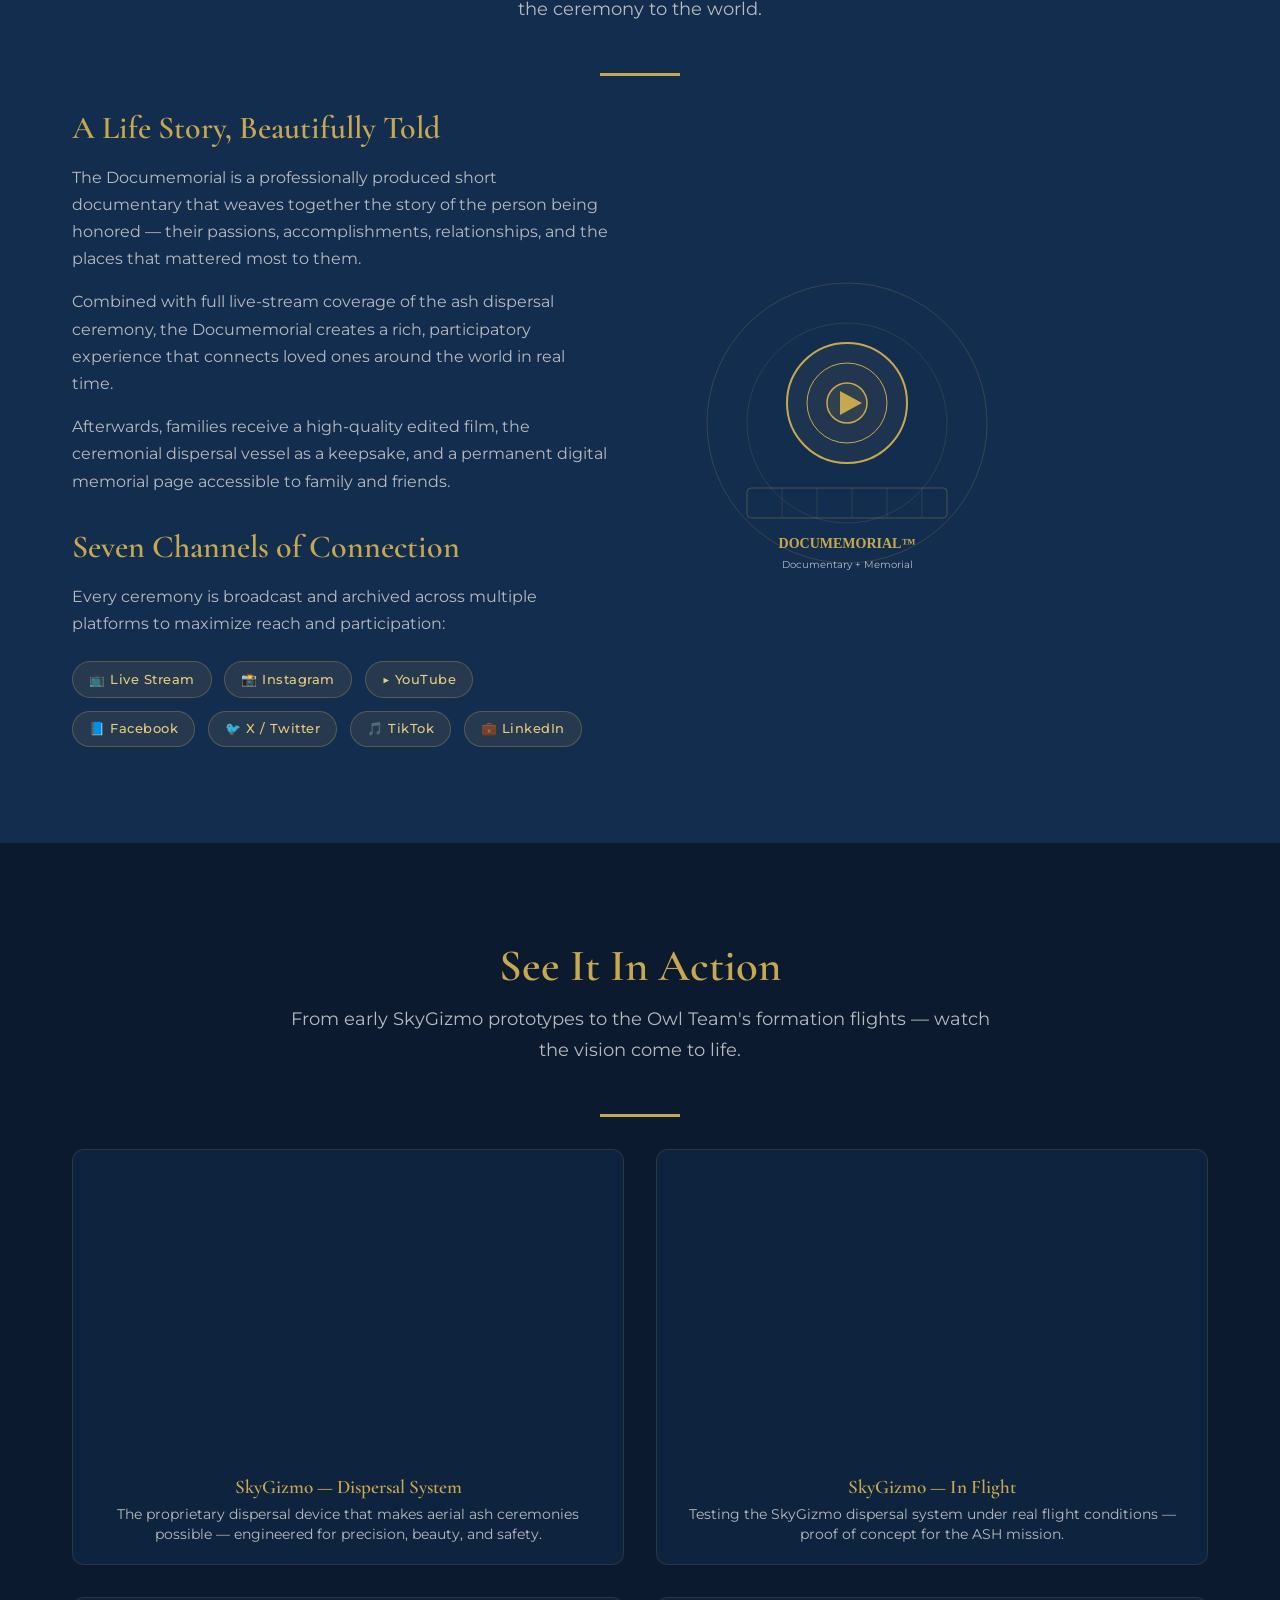
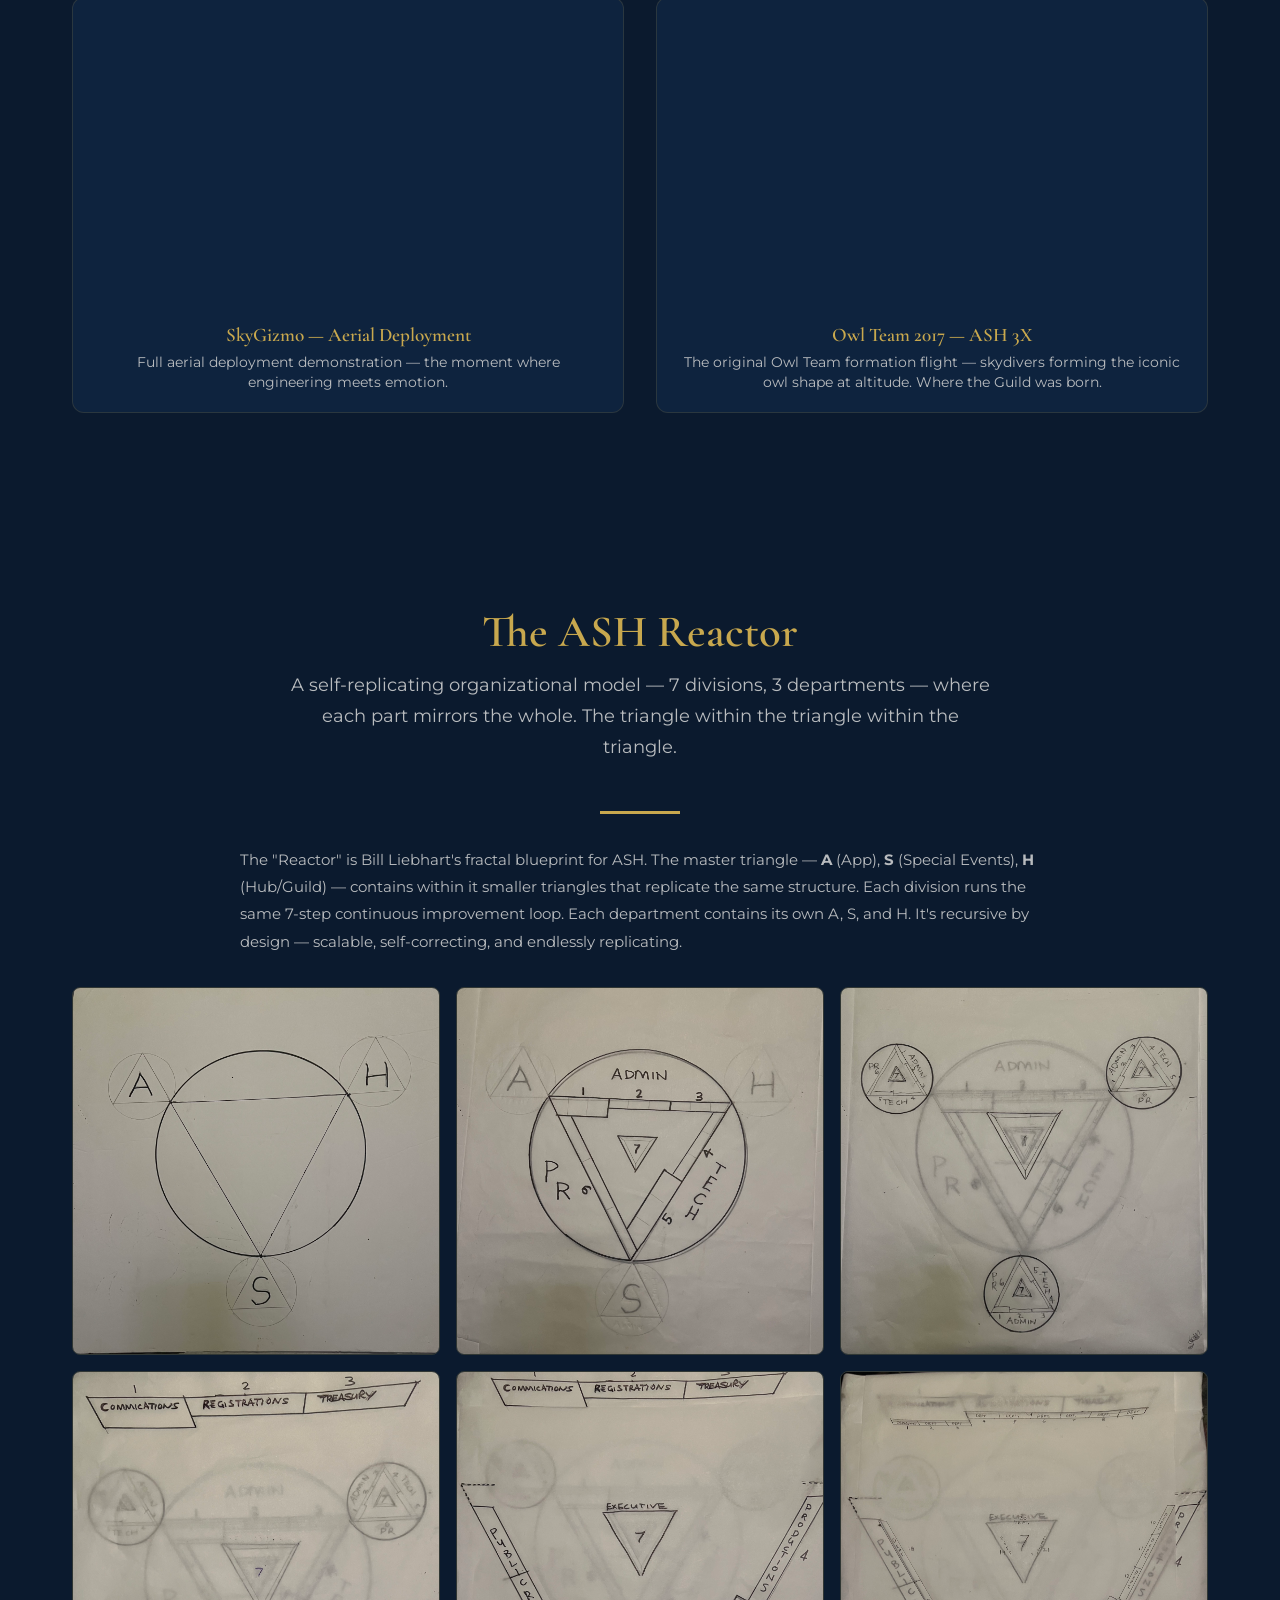
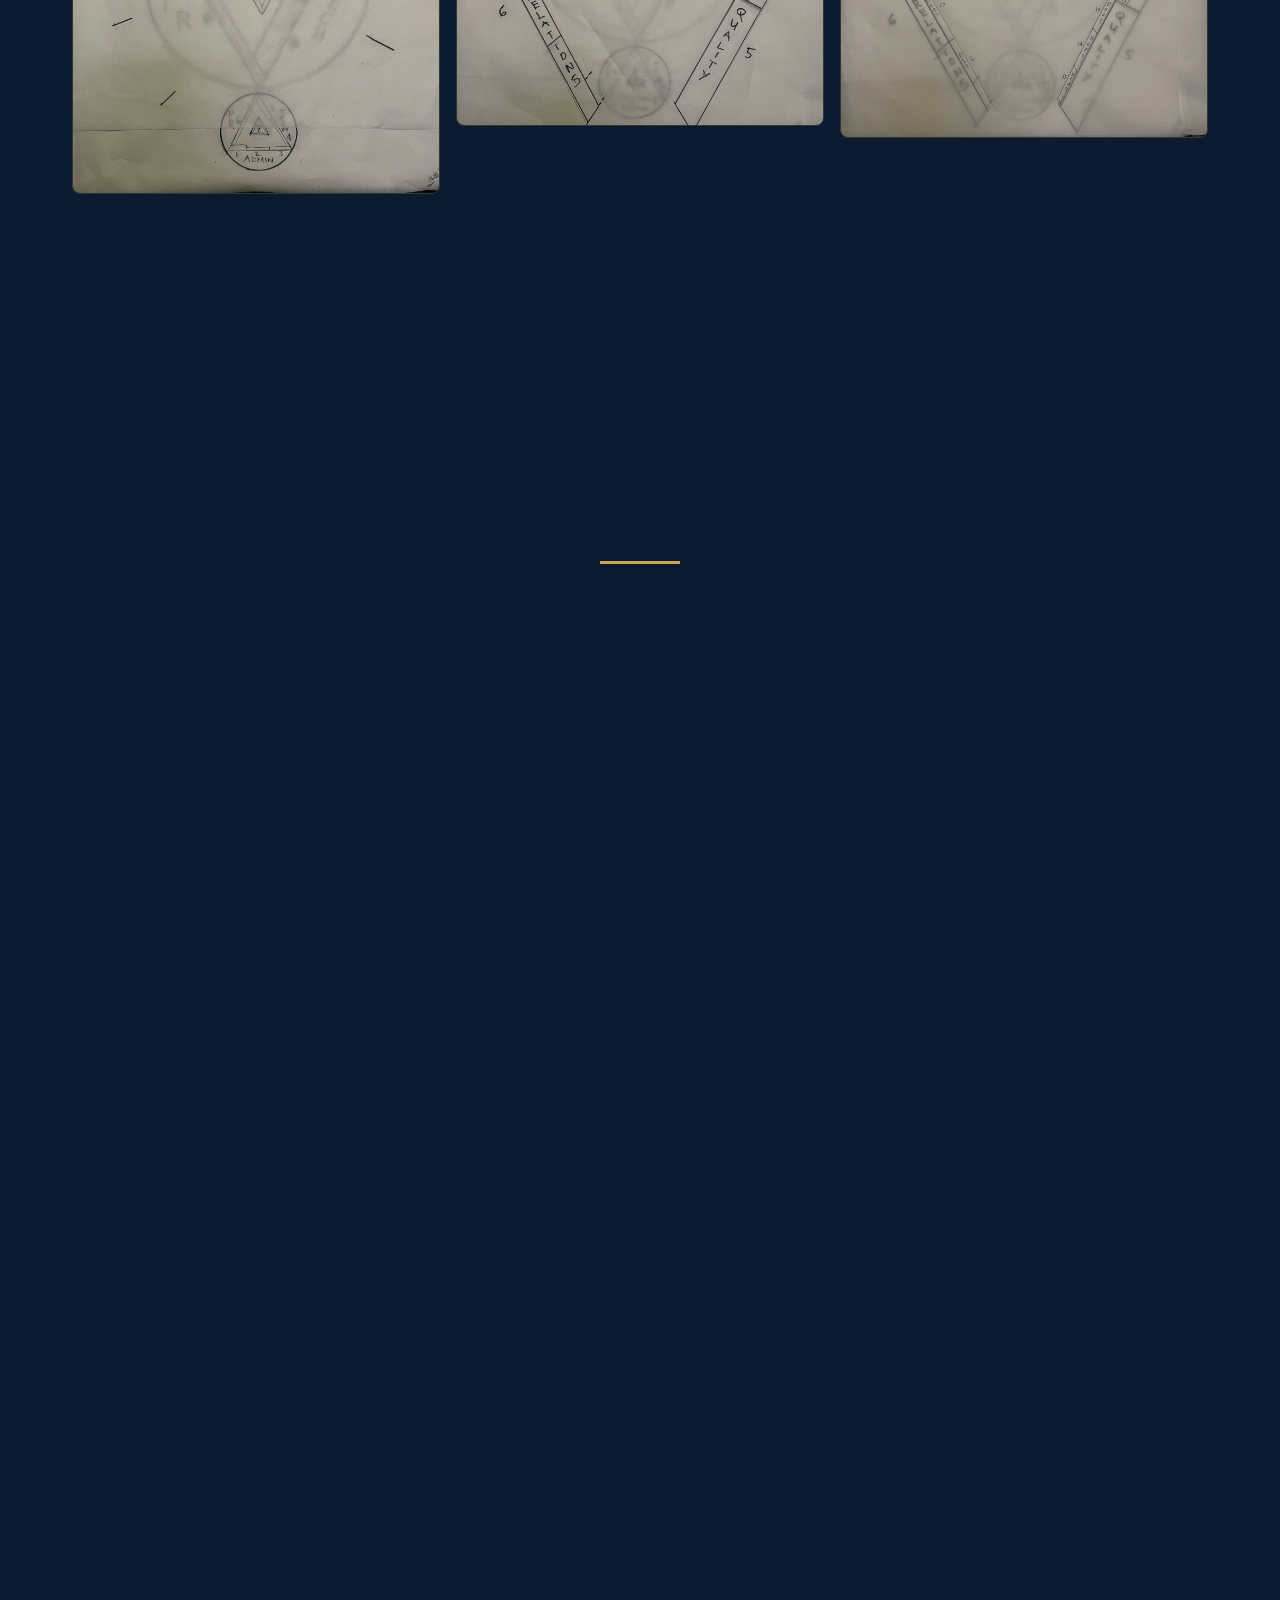
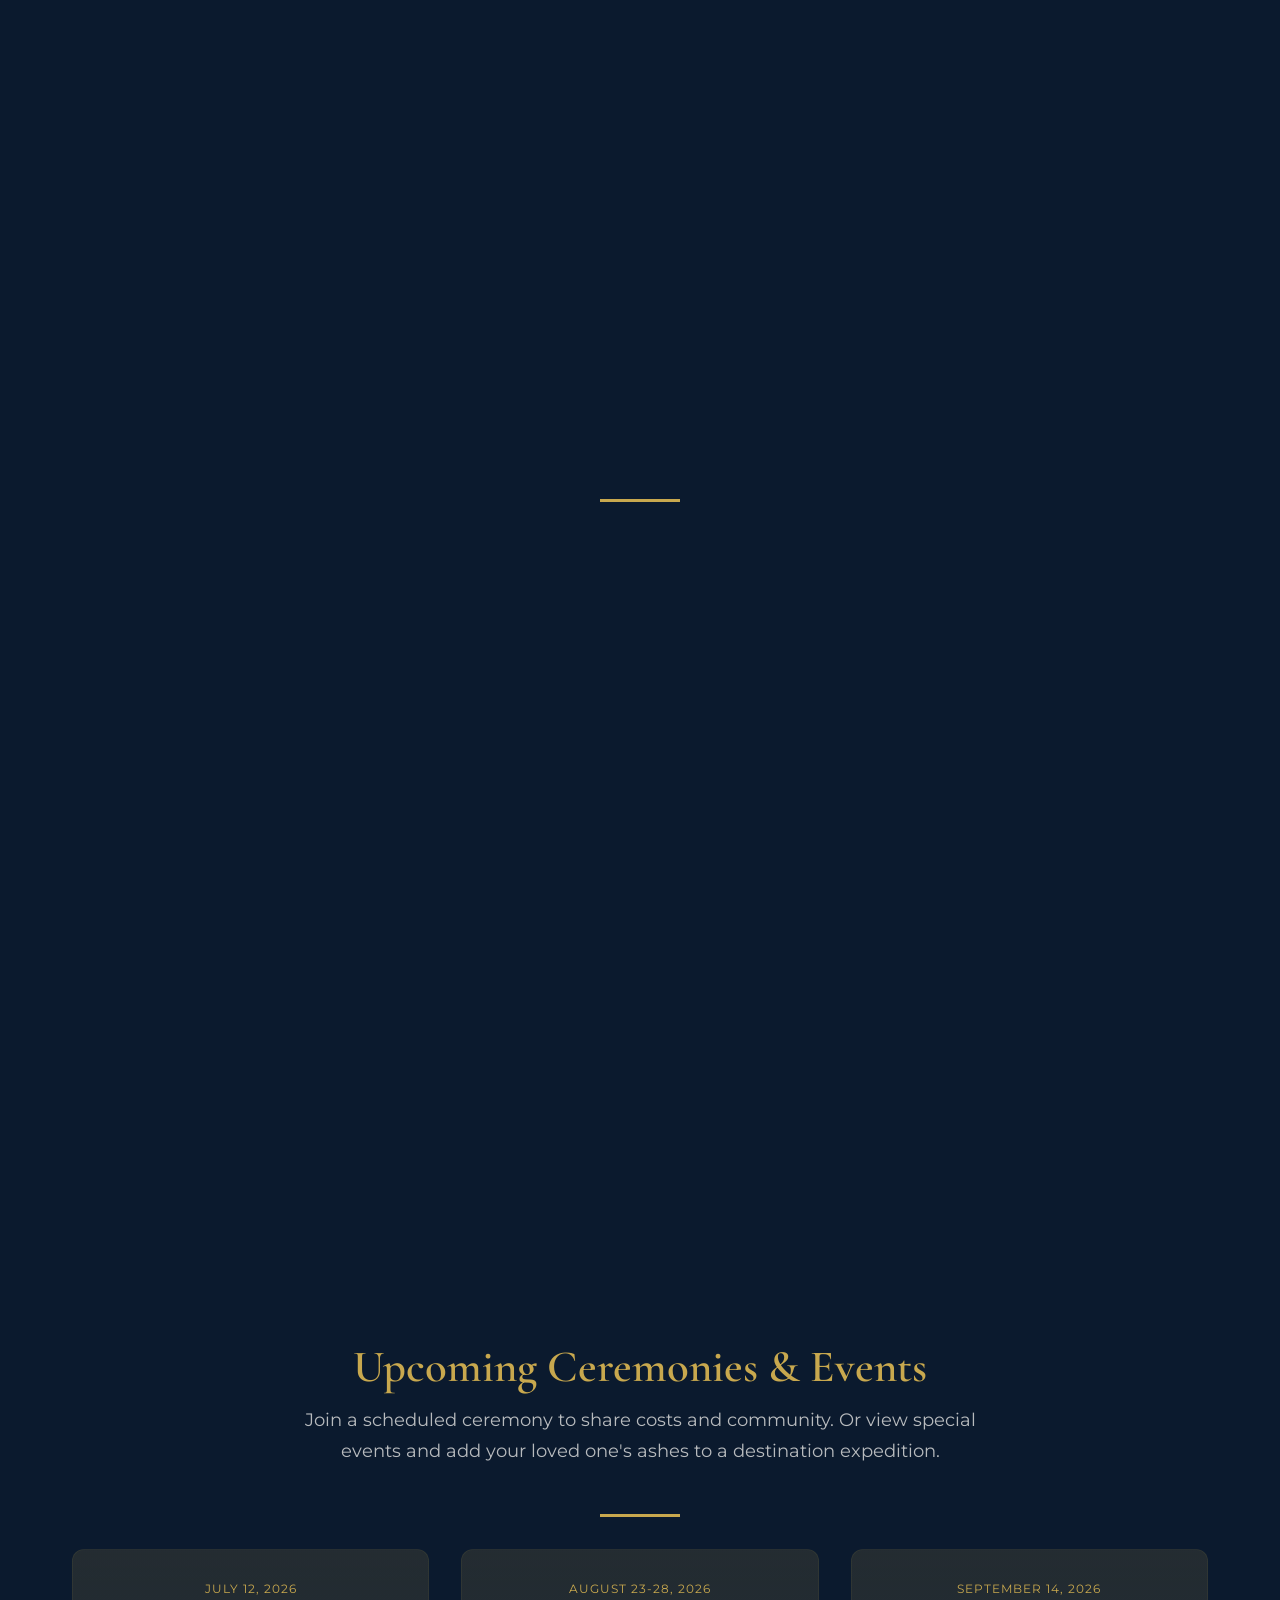
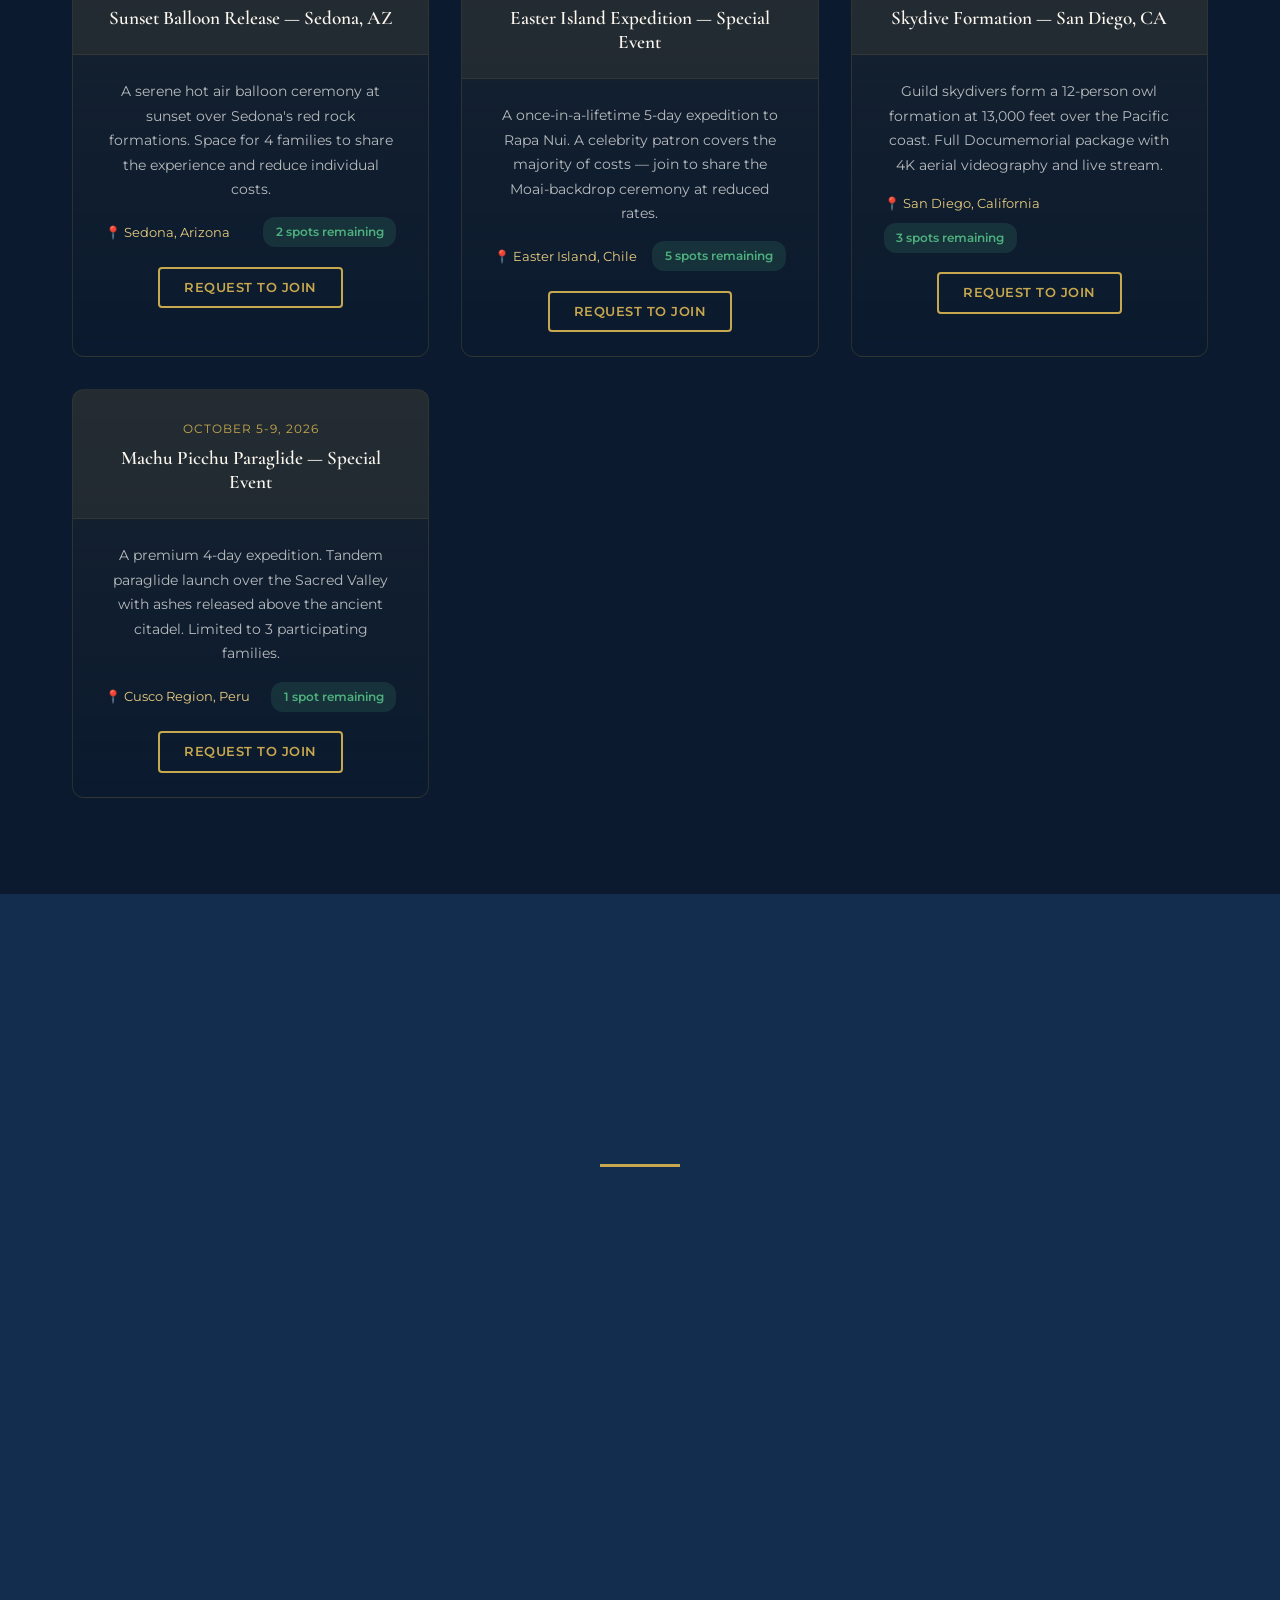
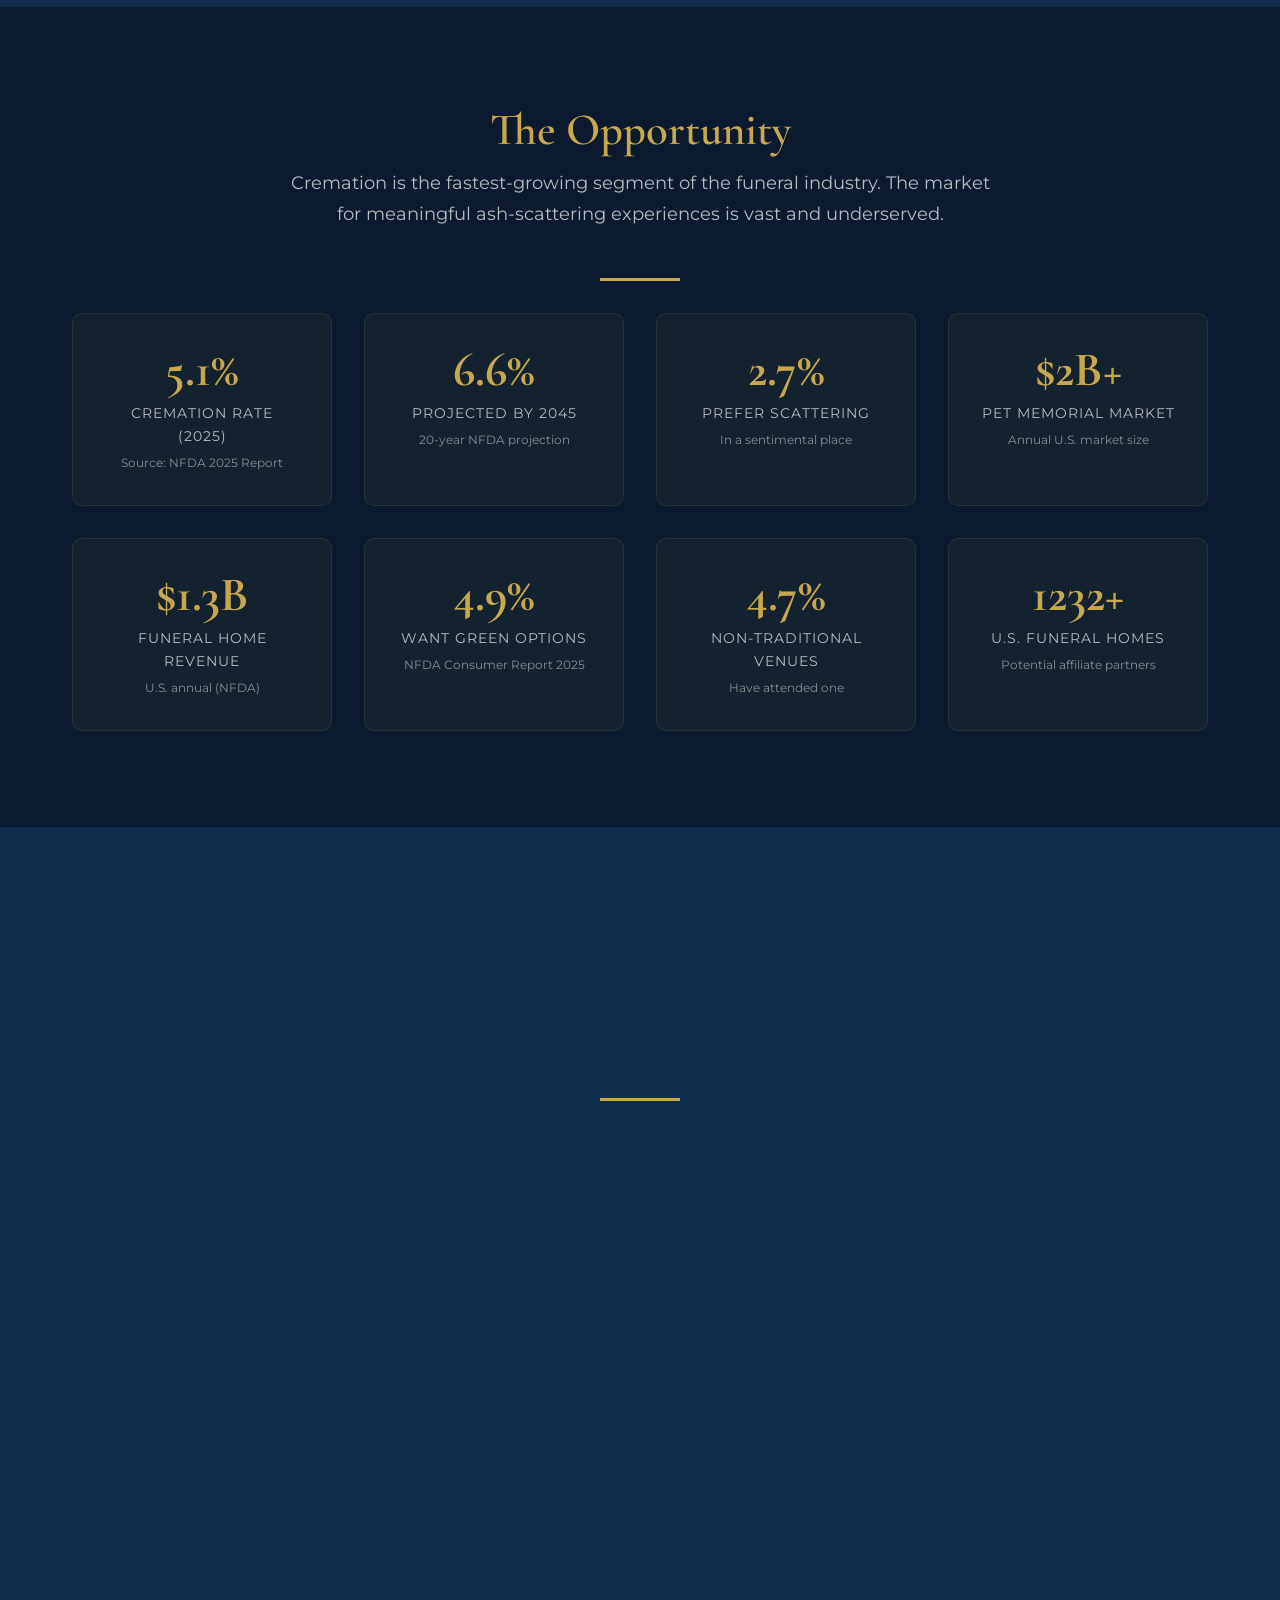
==== commit 99cac81d: "Remove Join and Invest from main nav — belong in Business Plan" ====
--- a/index.html
+++ b/index.html
@@ -52,8 +52,6 @@
       <li><a href="#videos">Videos</a></li>
       <li><a href="#events">Events</a></li>
       <li><a href="#documemorial">Documemorial</a></li>
-      <li><a href="#membership">Join</a></li>
-      <li><a href="#investors">Invest</a></li>
       <li><a href="business-plan.html" class="nav-cta">Business Plan</a></li>
     </ul>
 
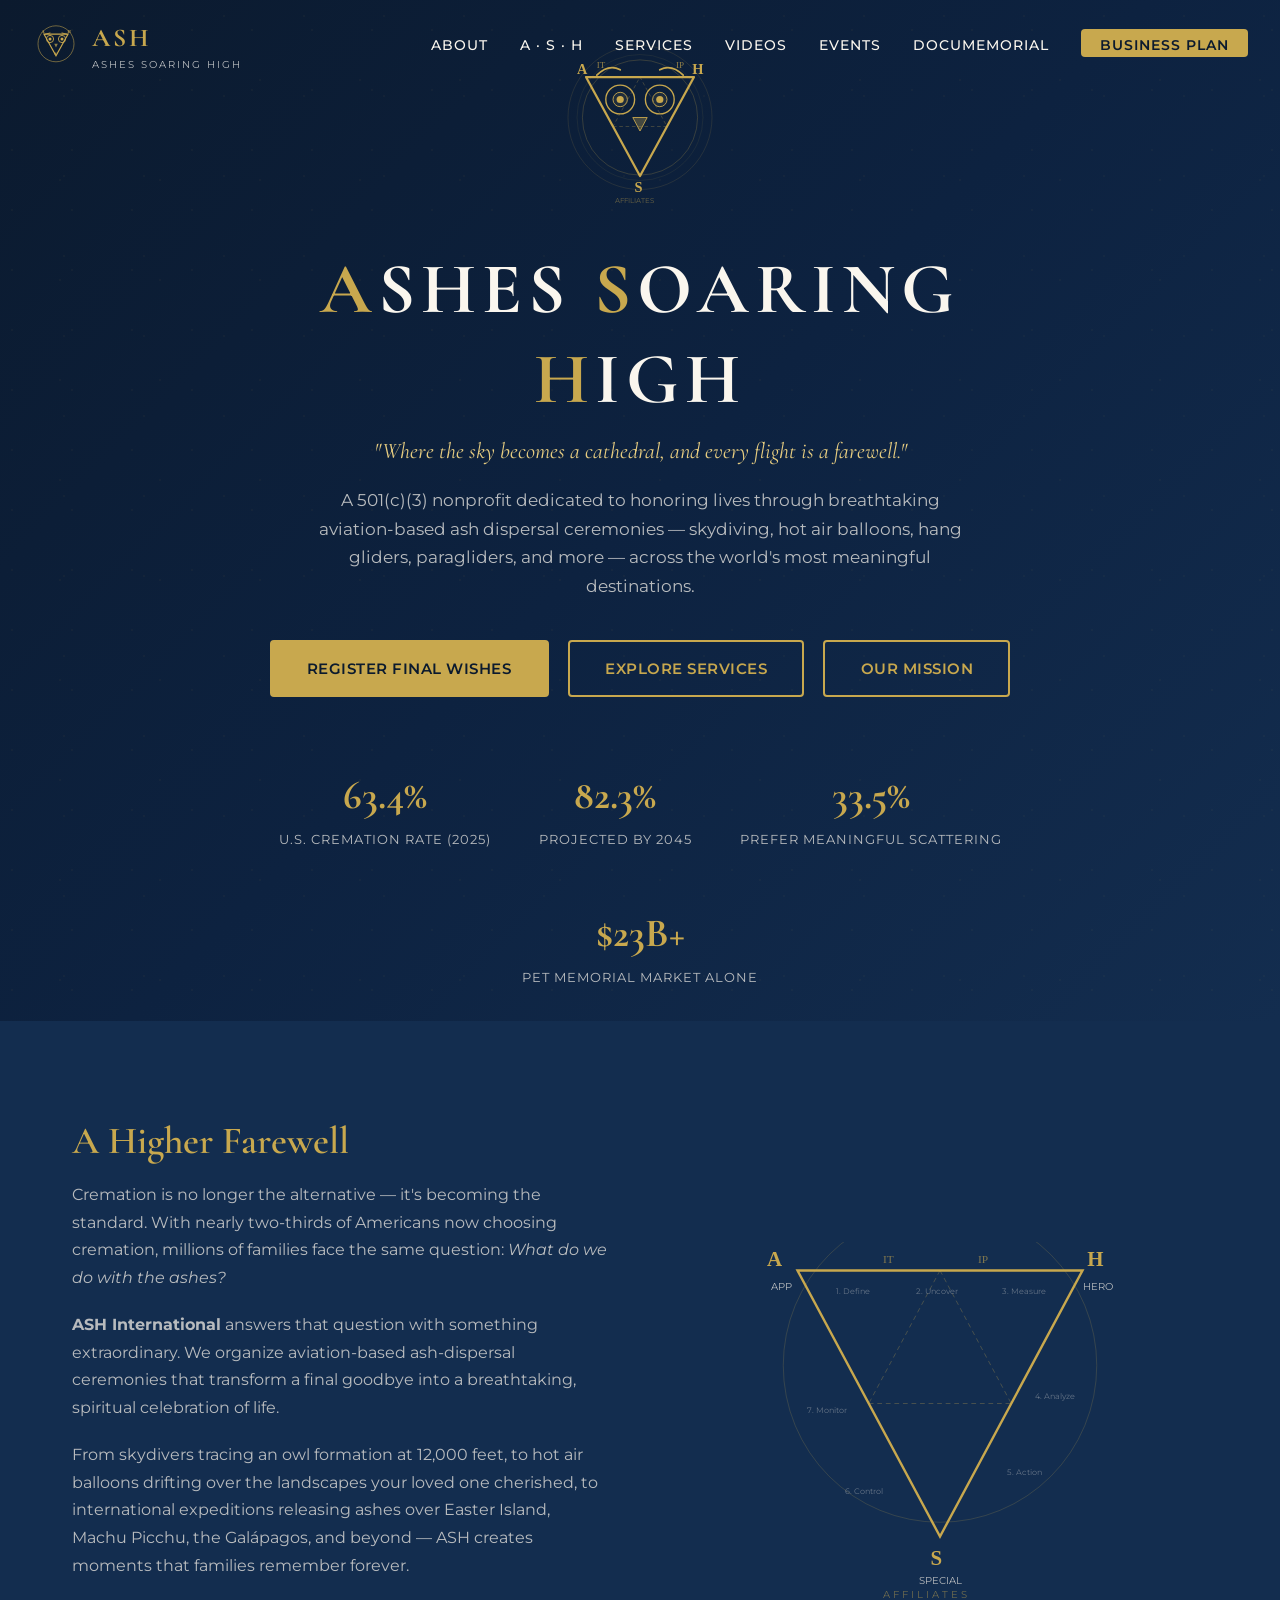
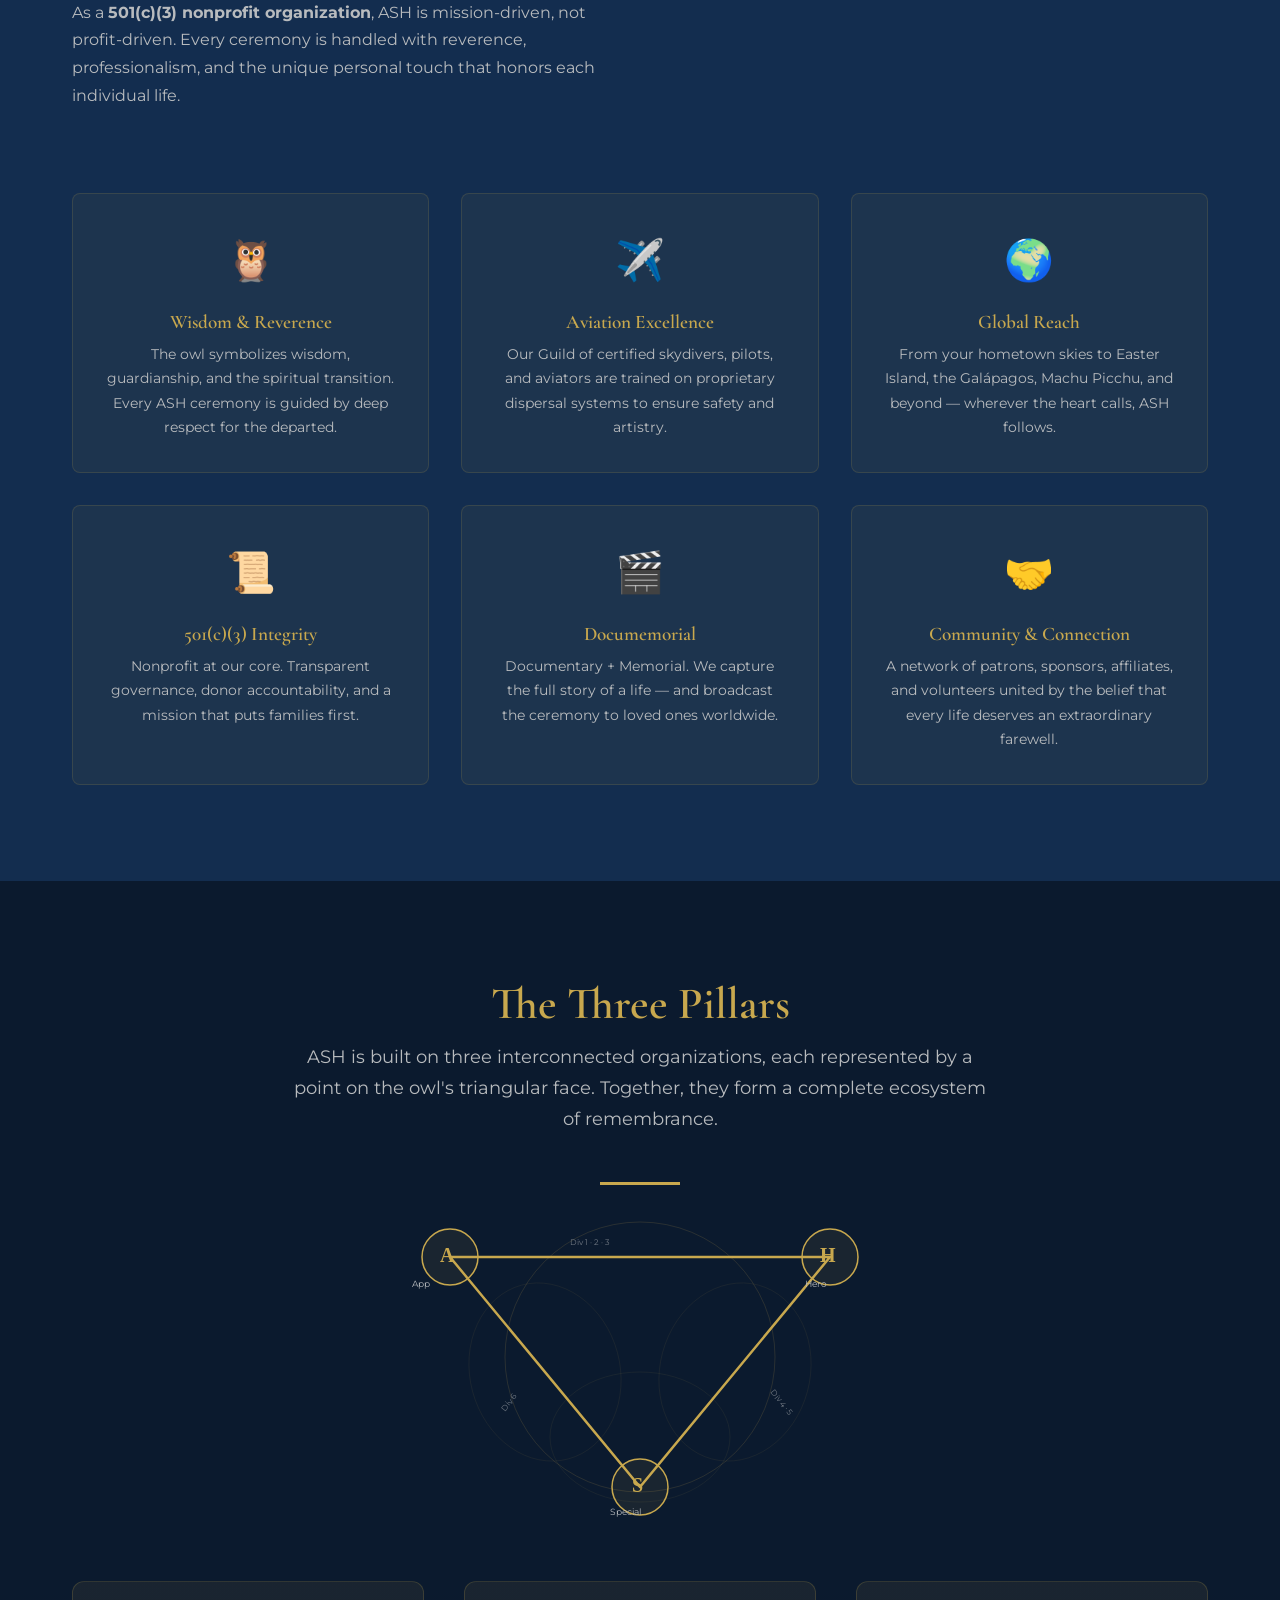
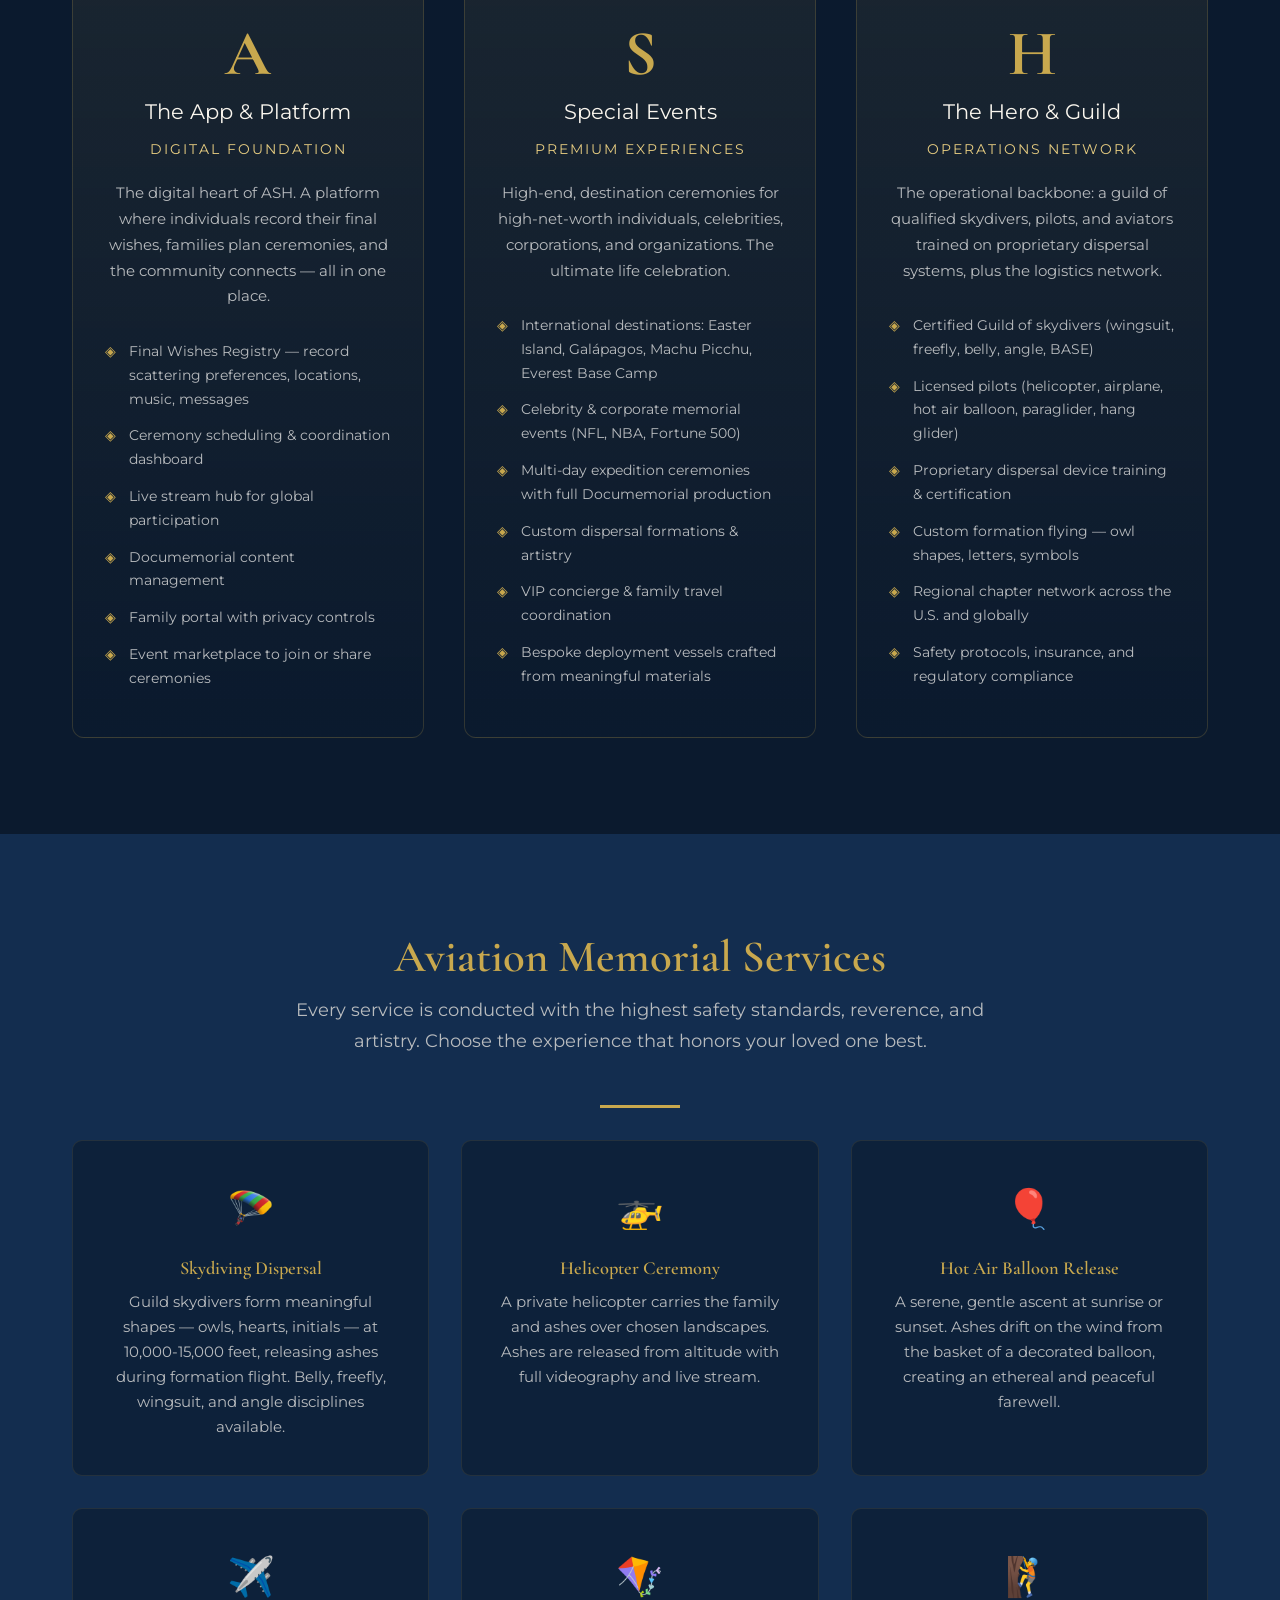
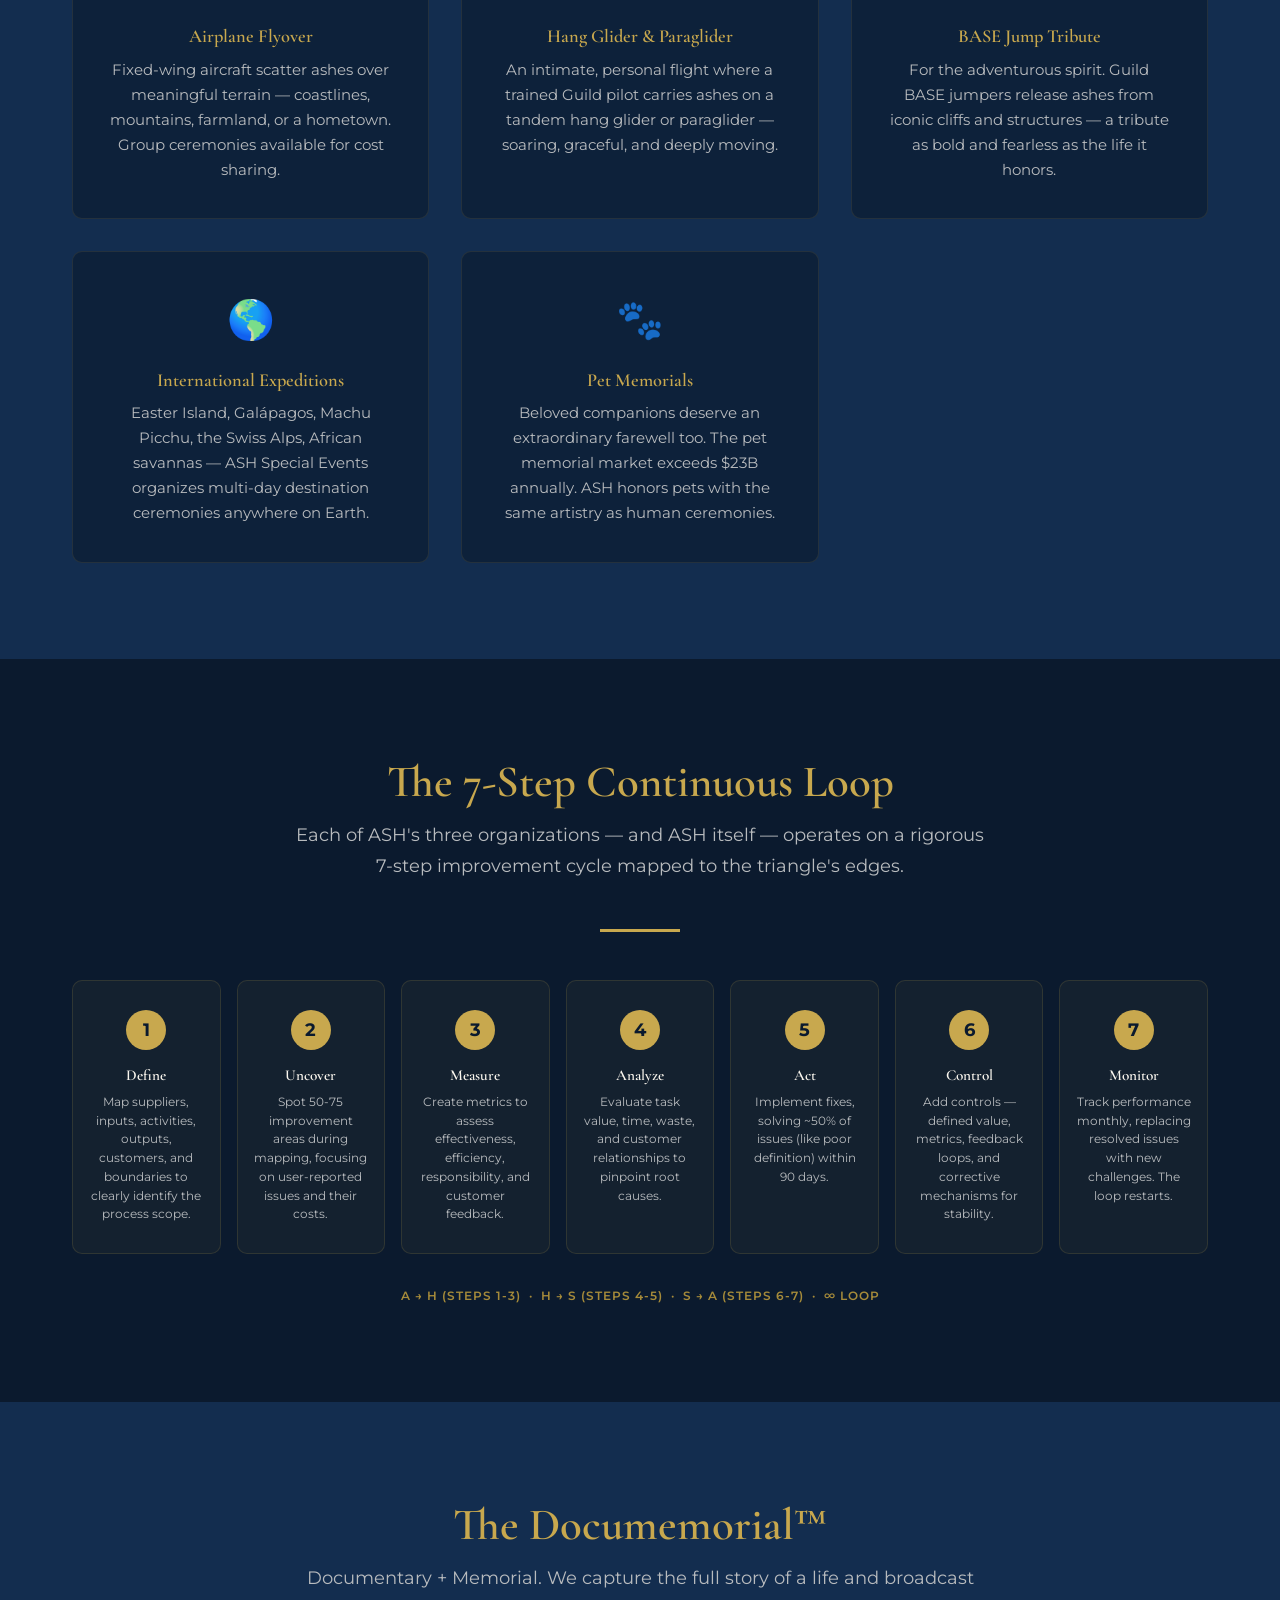
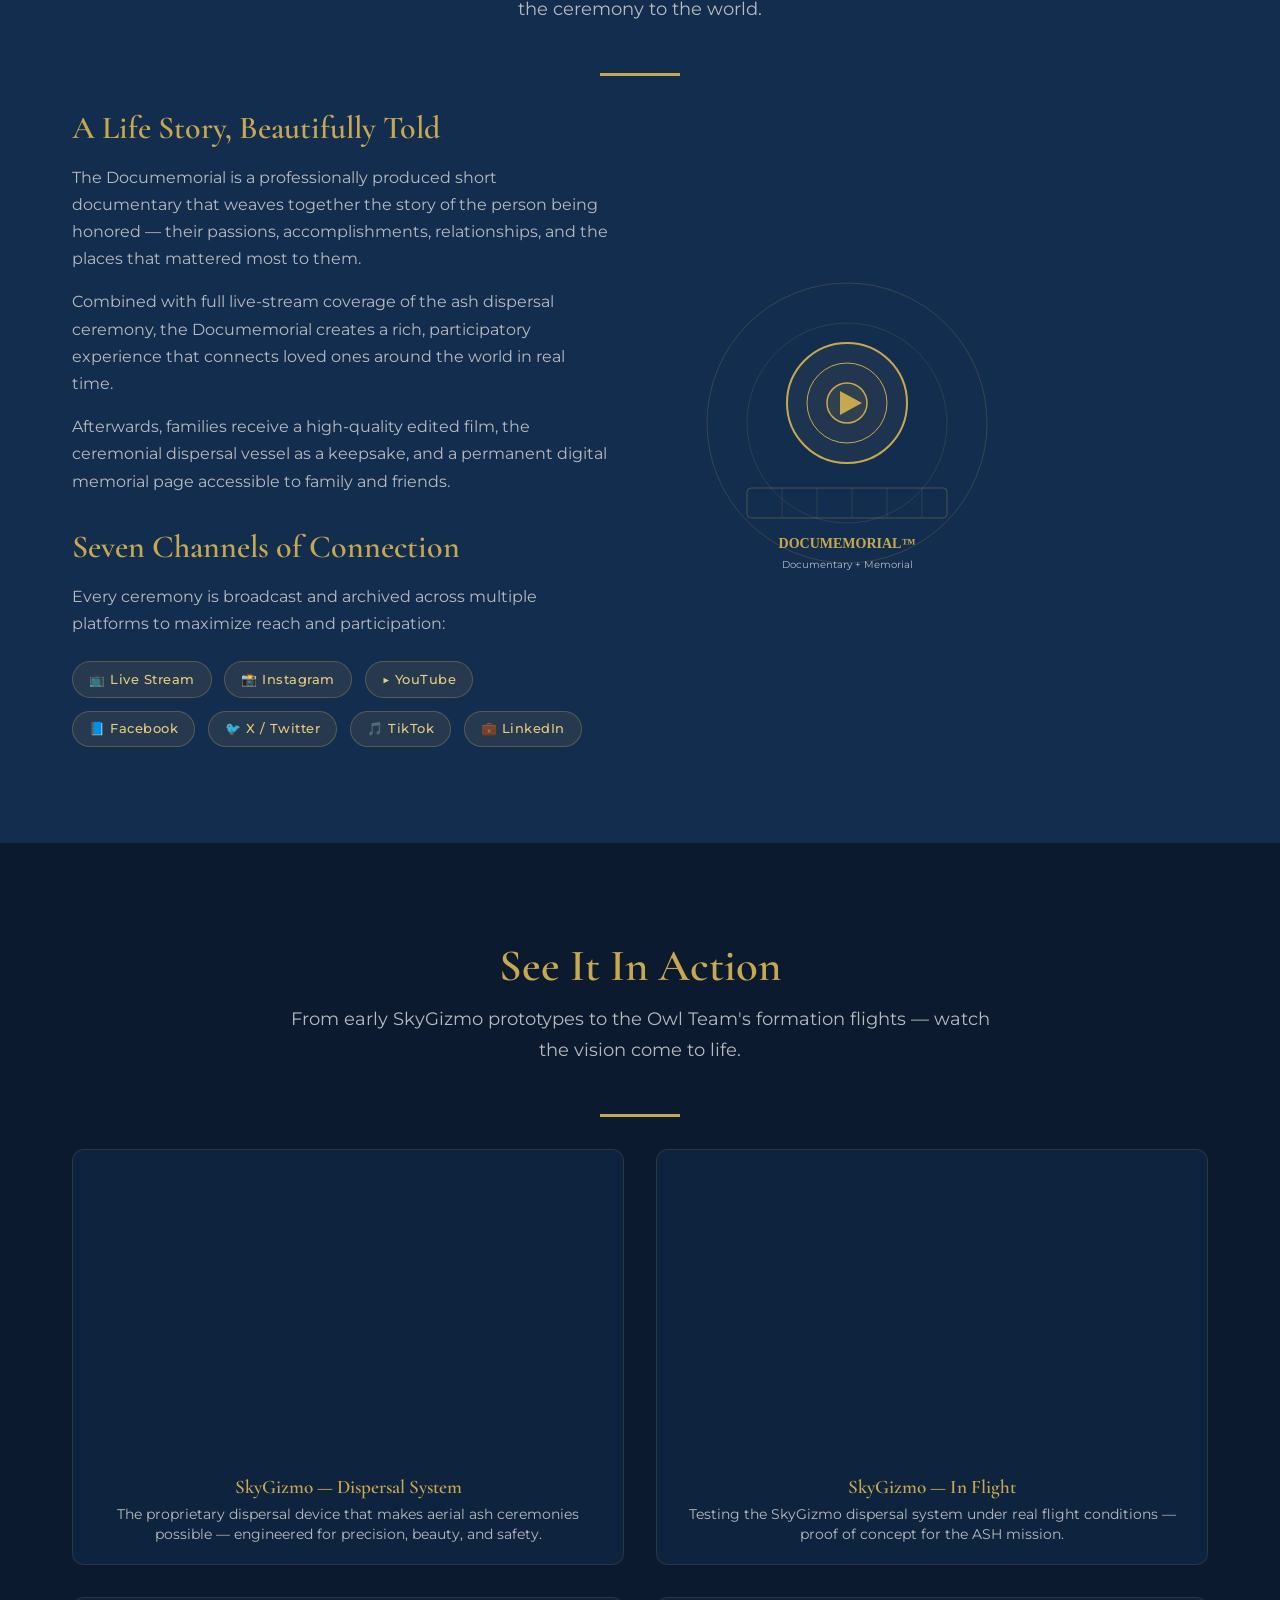
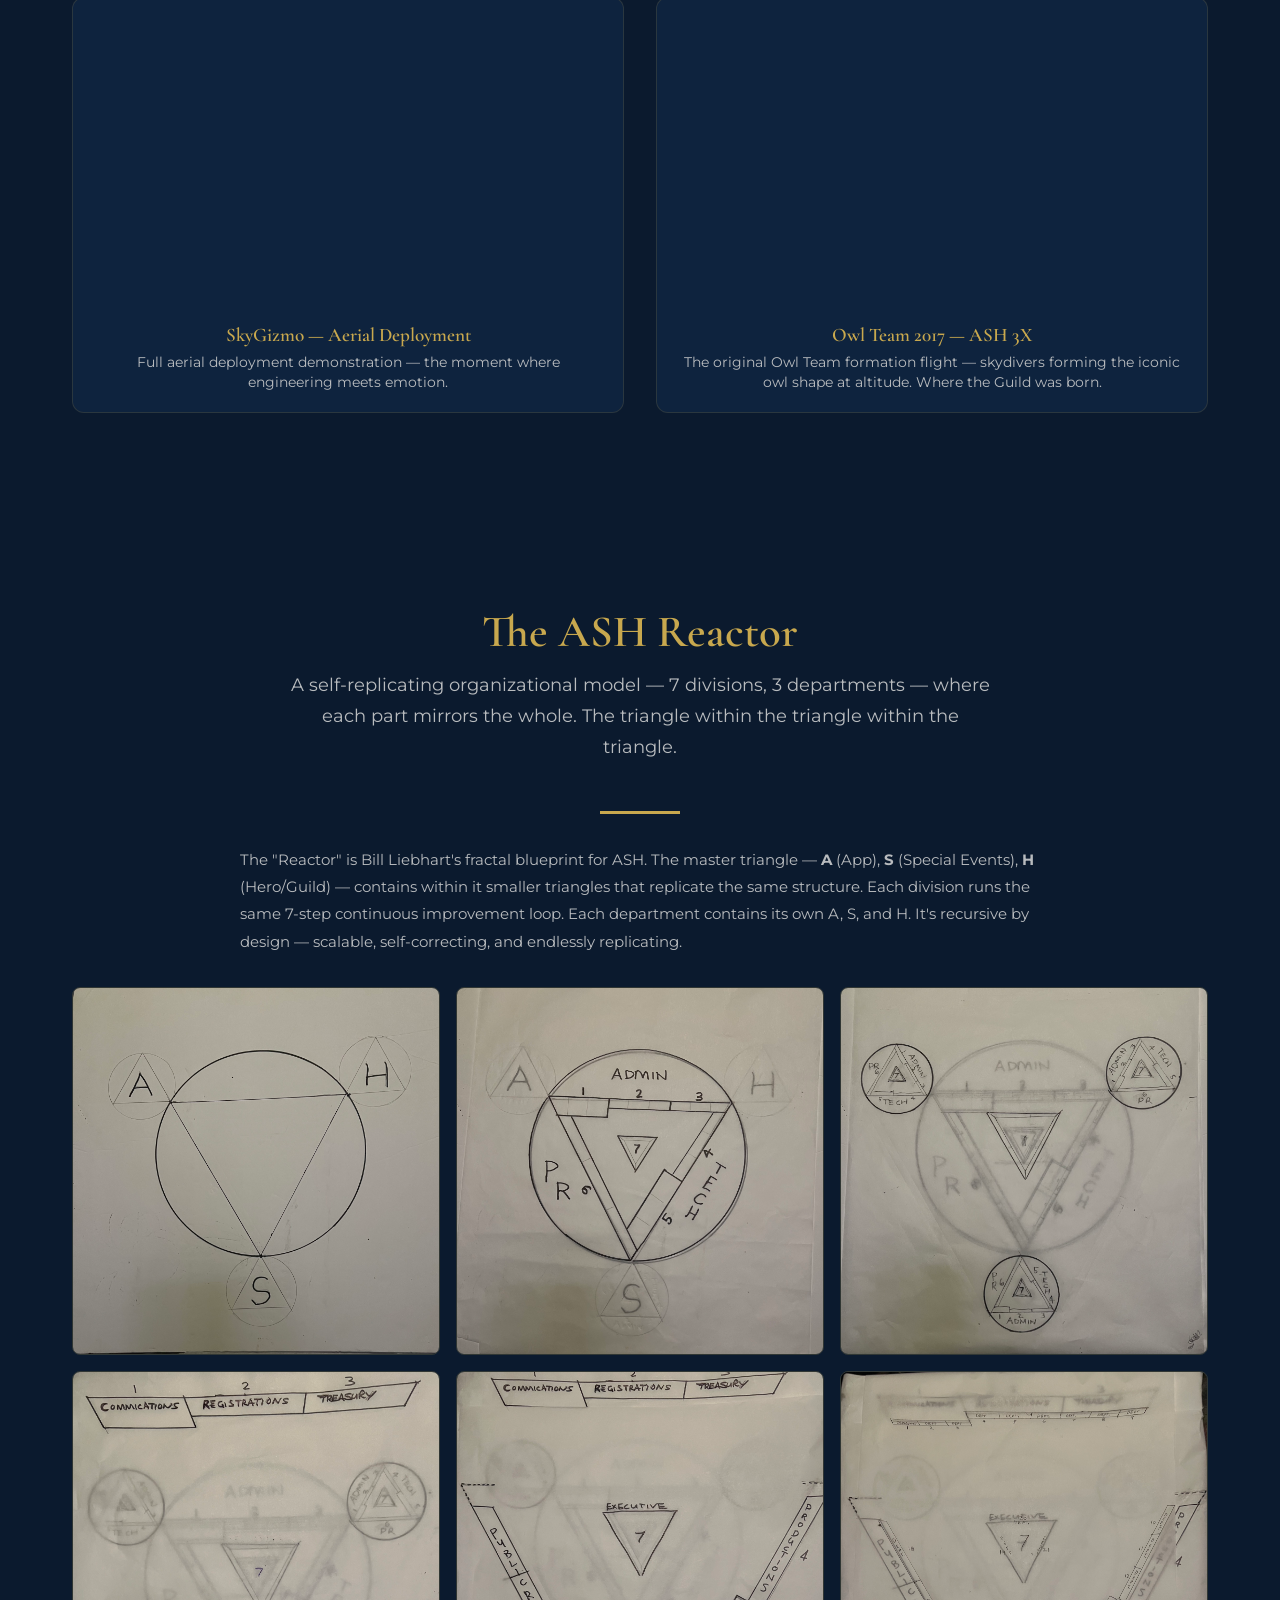
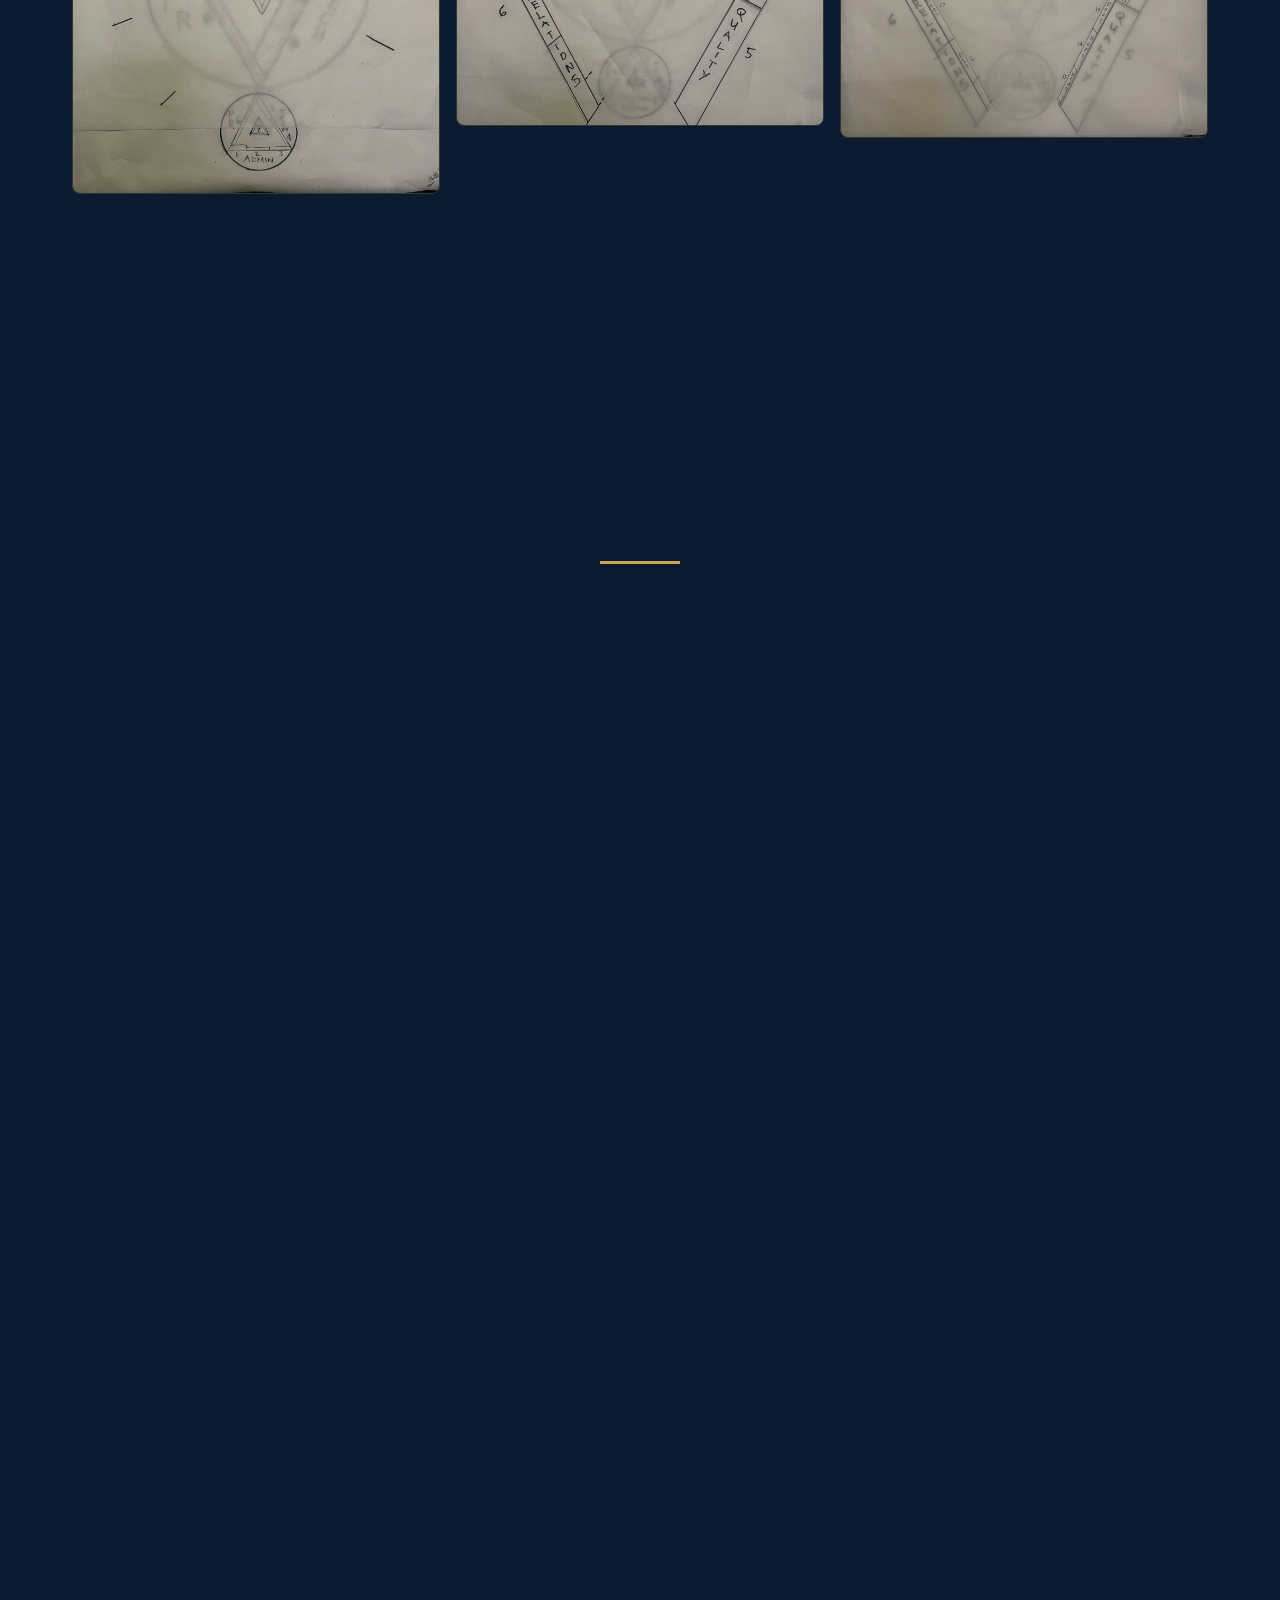
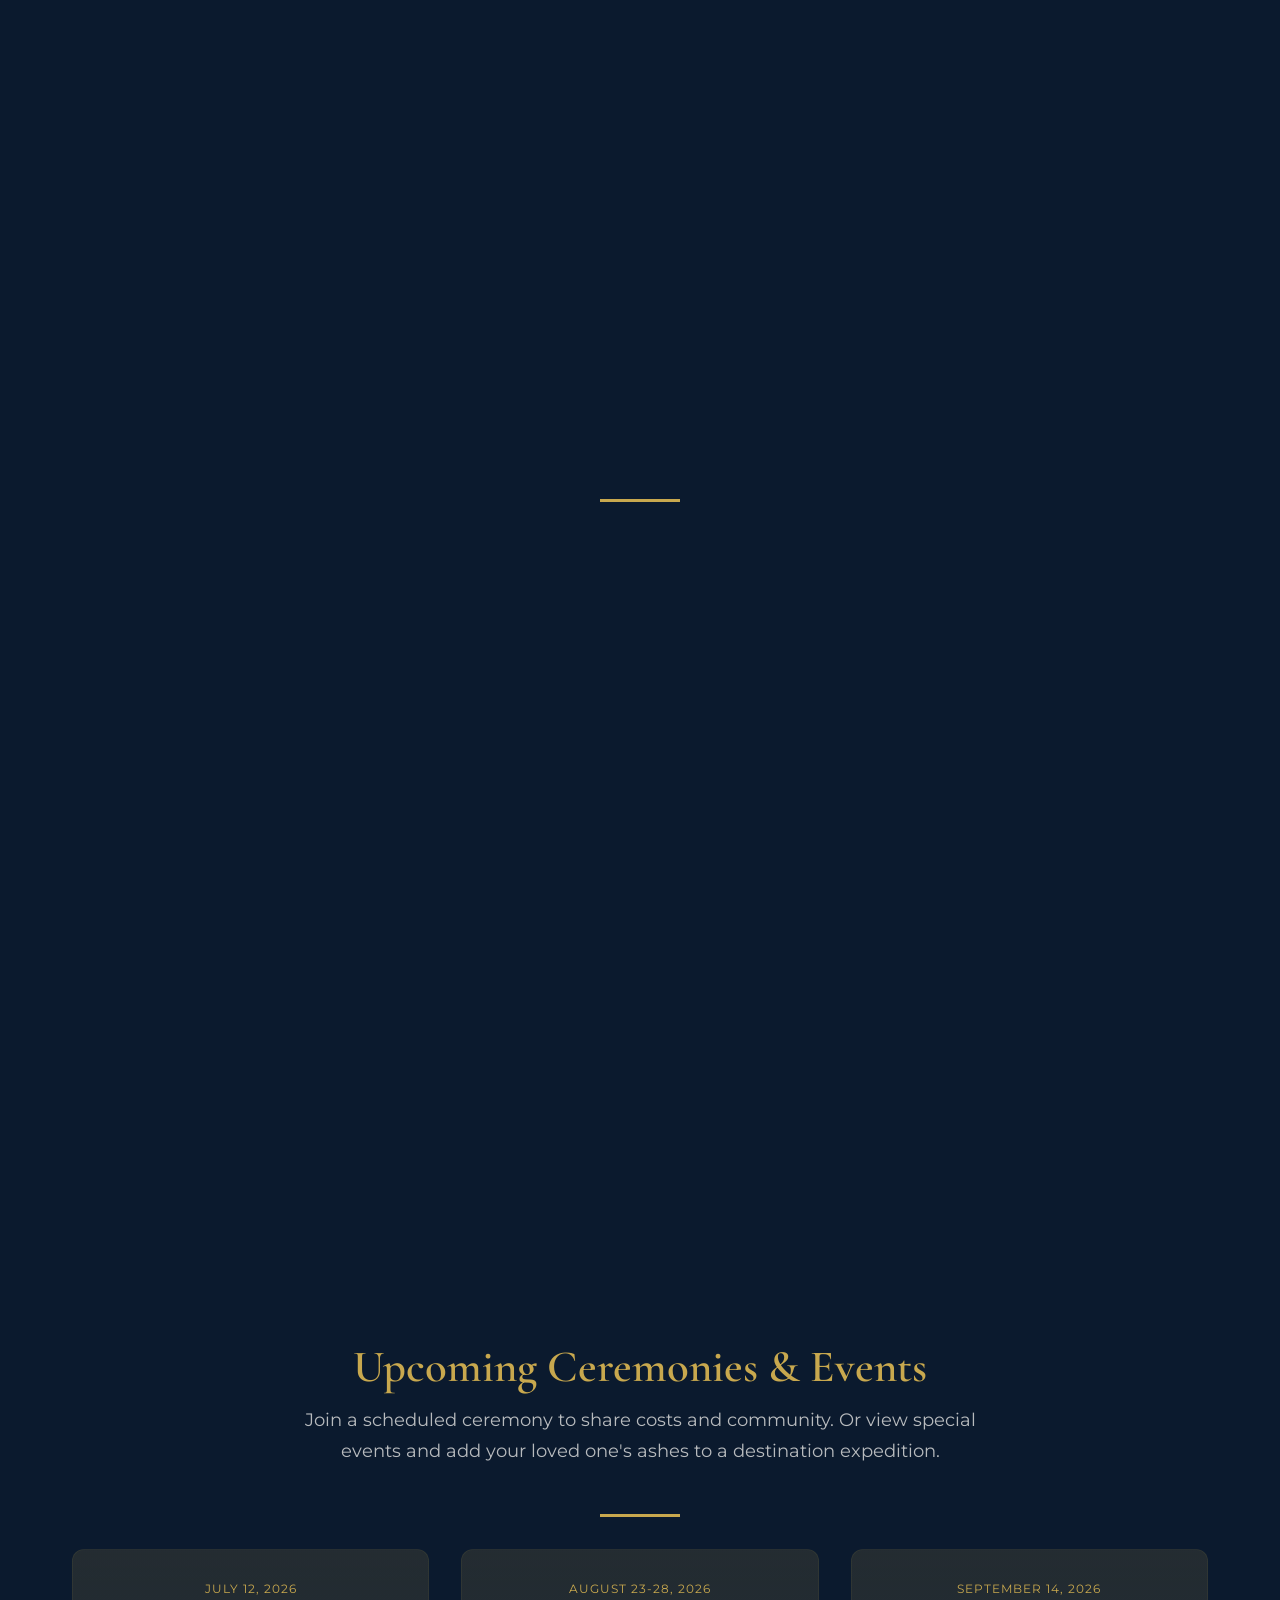
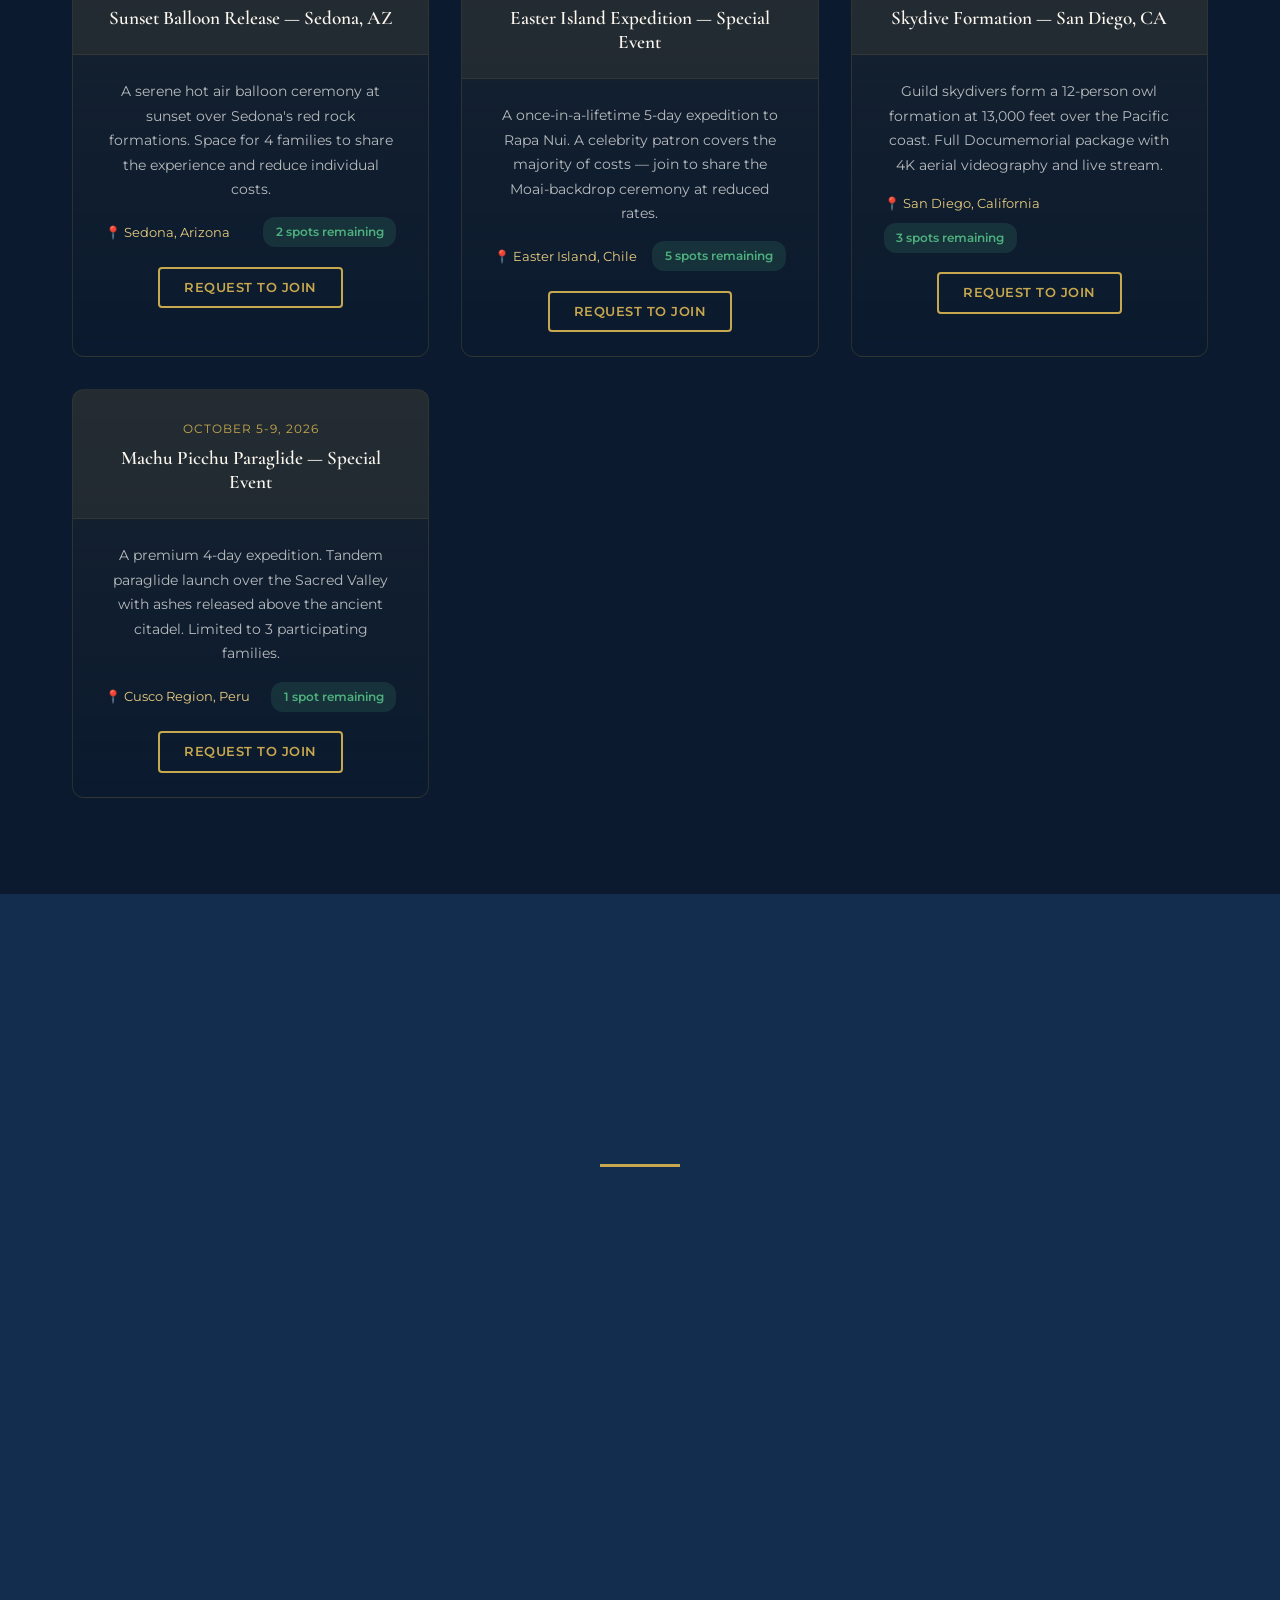
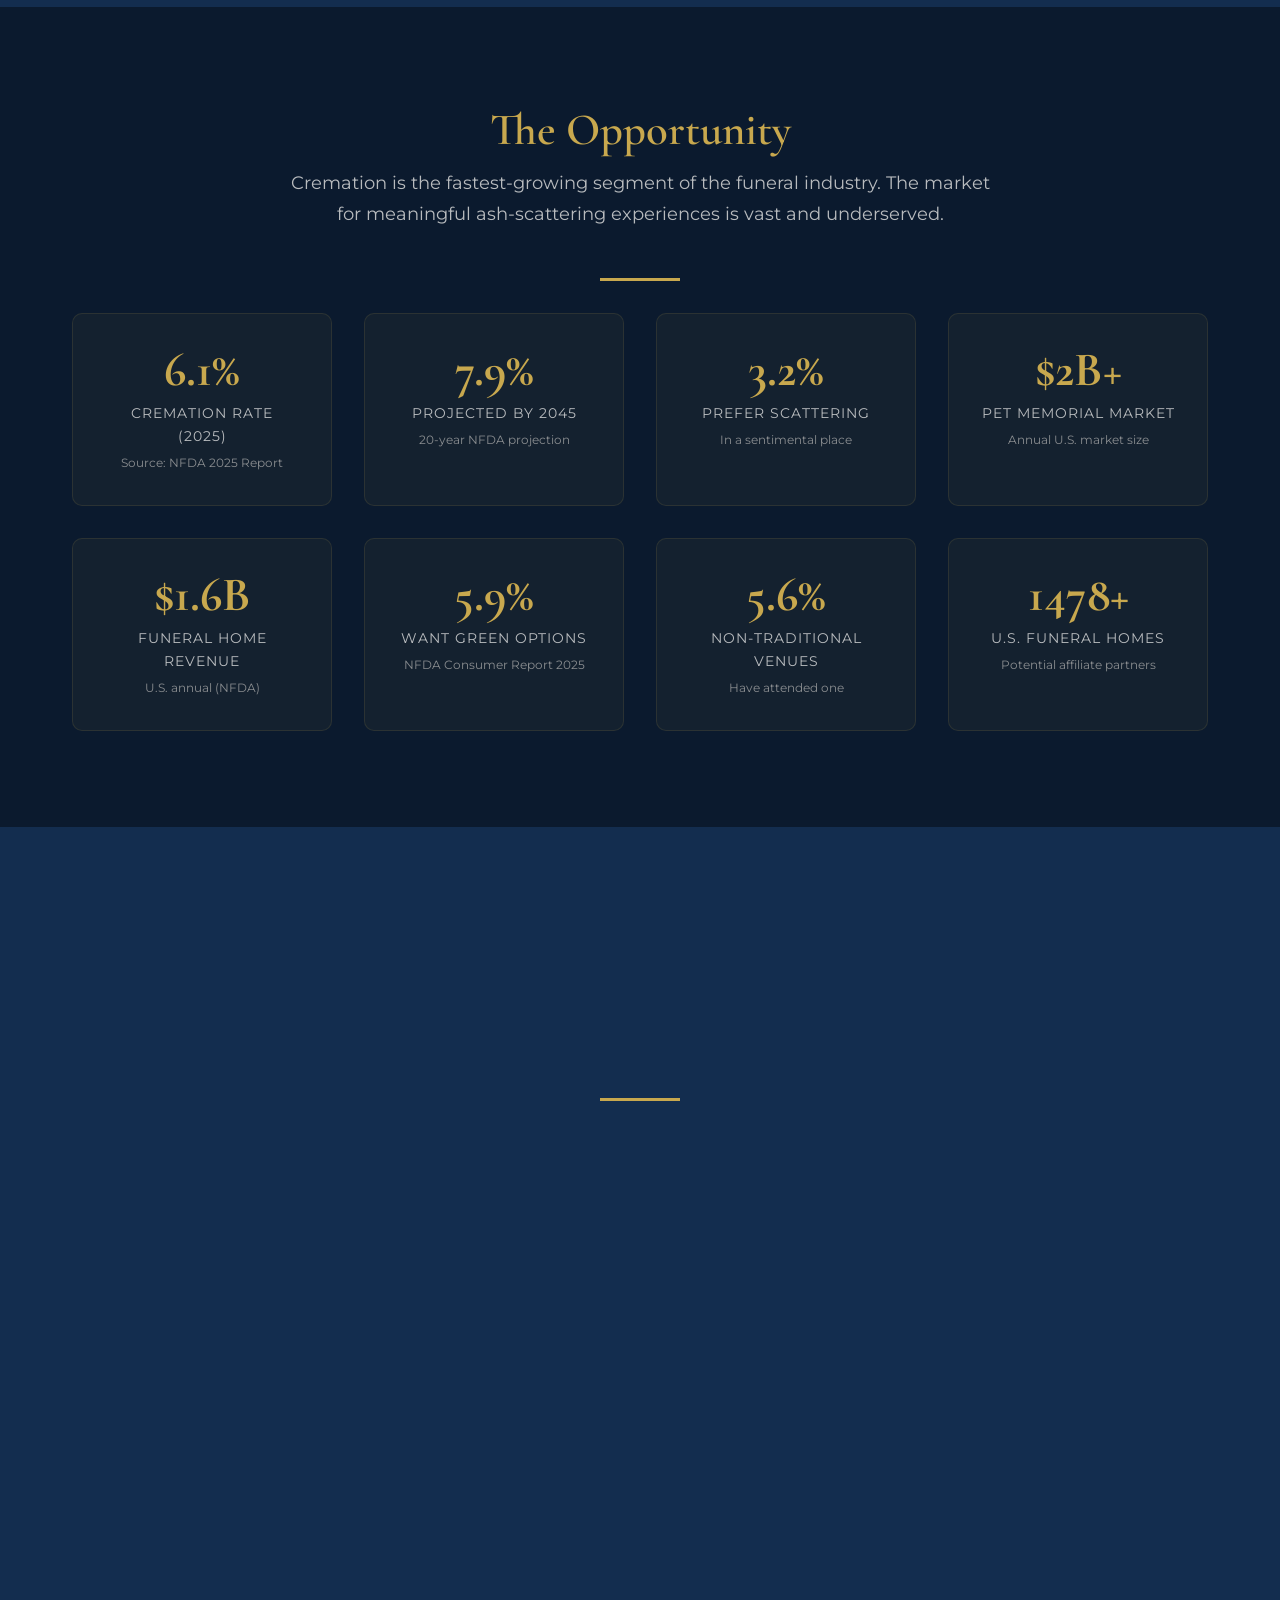
==== commit 6a722f77: "Deploy: add spreadsheet tabs + triangle assets and correct H to Hero (Guild)" ====
--- a/index.html
+++ b/index.html
@@ -178,7 +178,7 @@
           <text x="190" y="340" fill="#c8a84e" font-size="22" font-family="Georgia" font-weight="bold">S</text>
           <!-- Descriptions -->
           <text x="22" y="50" fill="#b8bbbe" font-size="10" font-family="Montserrat">APP</text>
-          <text x="350" y="50" fill="#b8bbbe" font-size="10" font-family="Montserrat">HUB</text>
+          <text x="350" y="50" fill="#b8bbbe" font-size="10" font-family="Montserrat">HERO</text>
           <text x="178" y="360" fill="#b8bbbe" font-size="10" font-family="Montserrat">SPECIAL</text>
           <!-- Eyebrow labels -->
           <text x="140" y="22" fill="#c8a84e" font-size="12" font-family="Georgia" opacity="0.6">IT</text>
@@ -259,7 +259,7 @@
         <!-- H vertex -->
         <circle cx="440" cy="40" r="28" fill="rgba(200,168,78,0.08)" stroke="#c8a84e" stroke-width="1.5"/>
         <text x="430" y="45" fill="#c8a84e" font-size="20" font-family="Georgia" font-weight="bold">H</text>
-        <text x="415" y="70" fill="#b8bbbe" font-size="9" font-family="Montserrat">Hub</text>
+        <text x="415" y="70" fill="#b8bbbe" font-size="9" font-family="Montserrat">Hero</text>
         <!-- S vertex -->
         <circle cx="250" cy="270" r="28" fill="rgba(200,168,78,0.08)" stroke="#c8a84e" stroke-width="1.5"/>
         <text x="242" y="275" fill="#c8a84e" font-size="20" font-family="Georgia" font-weight="bold">S</text>
@@ -308,10 +308,10 @@
         </ul>
       </div>
 
-      <!-- H = Hub / Guild -->
+      <!-- H = Hero (Guild) -->
       <div class="pillar-card fade-in">
         <div class="pillar-letter">H</div>
-        <div class="pillar-name">The Hub & Guild</div>
+        <div class="pillar-name">The Hero & Guild</div>
         <div class="pillar-full-name">Operations Network</div>
         <p class="pillar-description">
           The operational backbone: a guild of qualified skydivers, pilots, and aviators trained on proprietary dispersal systems, plus the logistics network.
@@ -555,7 +555,7 @@
 
     <div class="reactor-gallery fade-in">
       <div class="reactor-intro">
-        <p>The "Reactor" is Bill Liebhart's fractal blueprint for ASH. The master triangle — <strong>A</strong> (App), <strong>S</strong> (Special Events), <strong>H</strong> (Hub/Guild) — contains within it smaller triangles that replicate the same structure. Each division runs the same 7-step continuous improvement loop. Each department contains its own A, S, and H. It's recursive by design — scalable, self-correcting, and endlessly replicating.</p>
+        <p>The "Reactor" is Bill Liebhart's fractal blueprint for ASH. The master triangle — <strong>A</strong> (App), <strong>S</strong> (Special Events), <strong>H</strong> (Hero/Guild) — contains within it smaller triangles that replicate the same structure. Each division runs the same 7-step continuous improvement loop. Each department contains its own A, S, and H. It's recursive by design — scalable, self-correcting, and endlessly replicating.</p>
       </div>
       <div class="reactor-images">
         <img src="images/The_ASH_reactor_7_Div_file/image0.jpeg" alt="ASH Reactor — Master Triangle Diagram" class="reactor-img" loading="lazy">
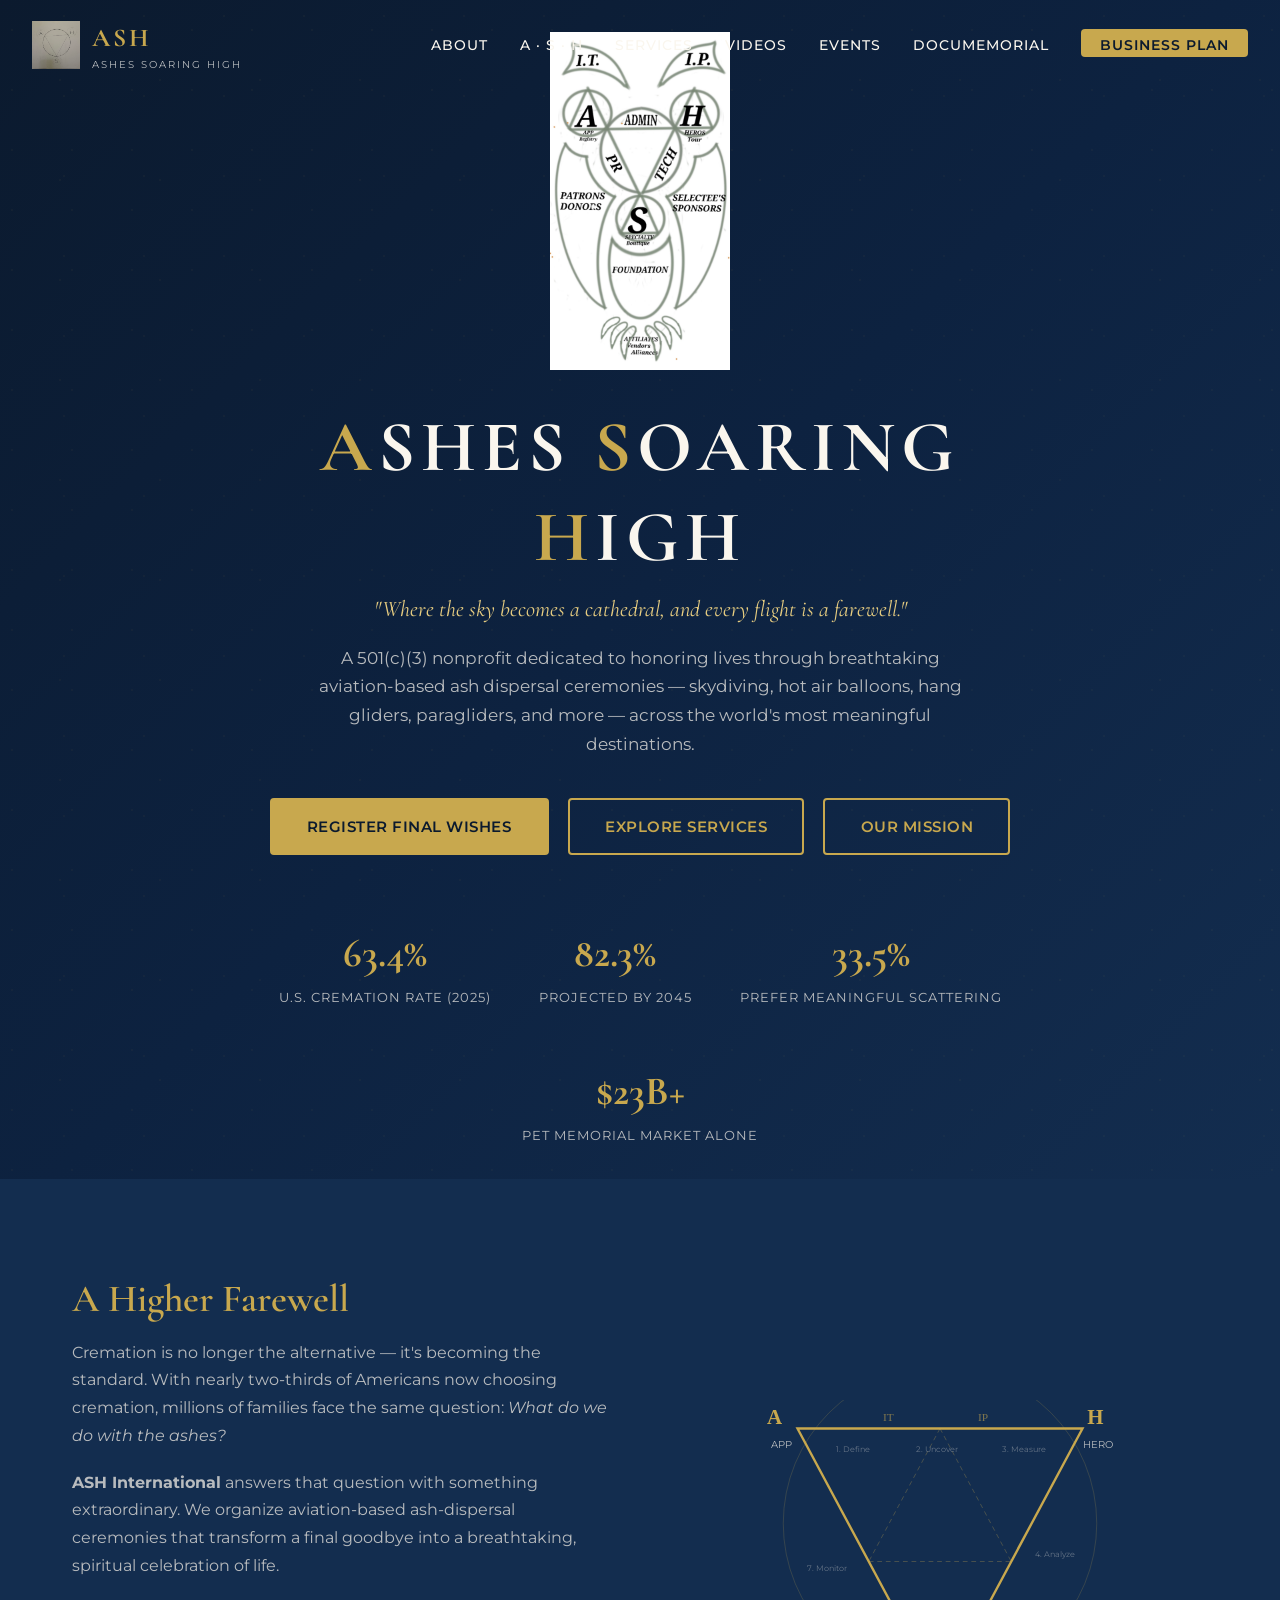
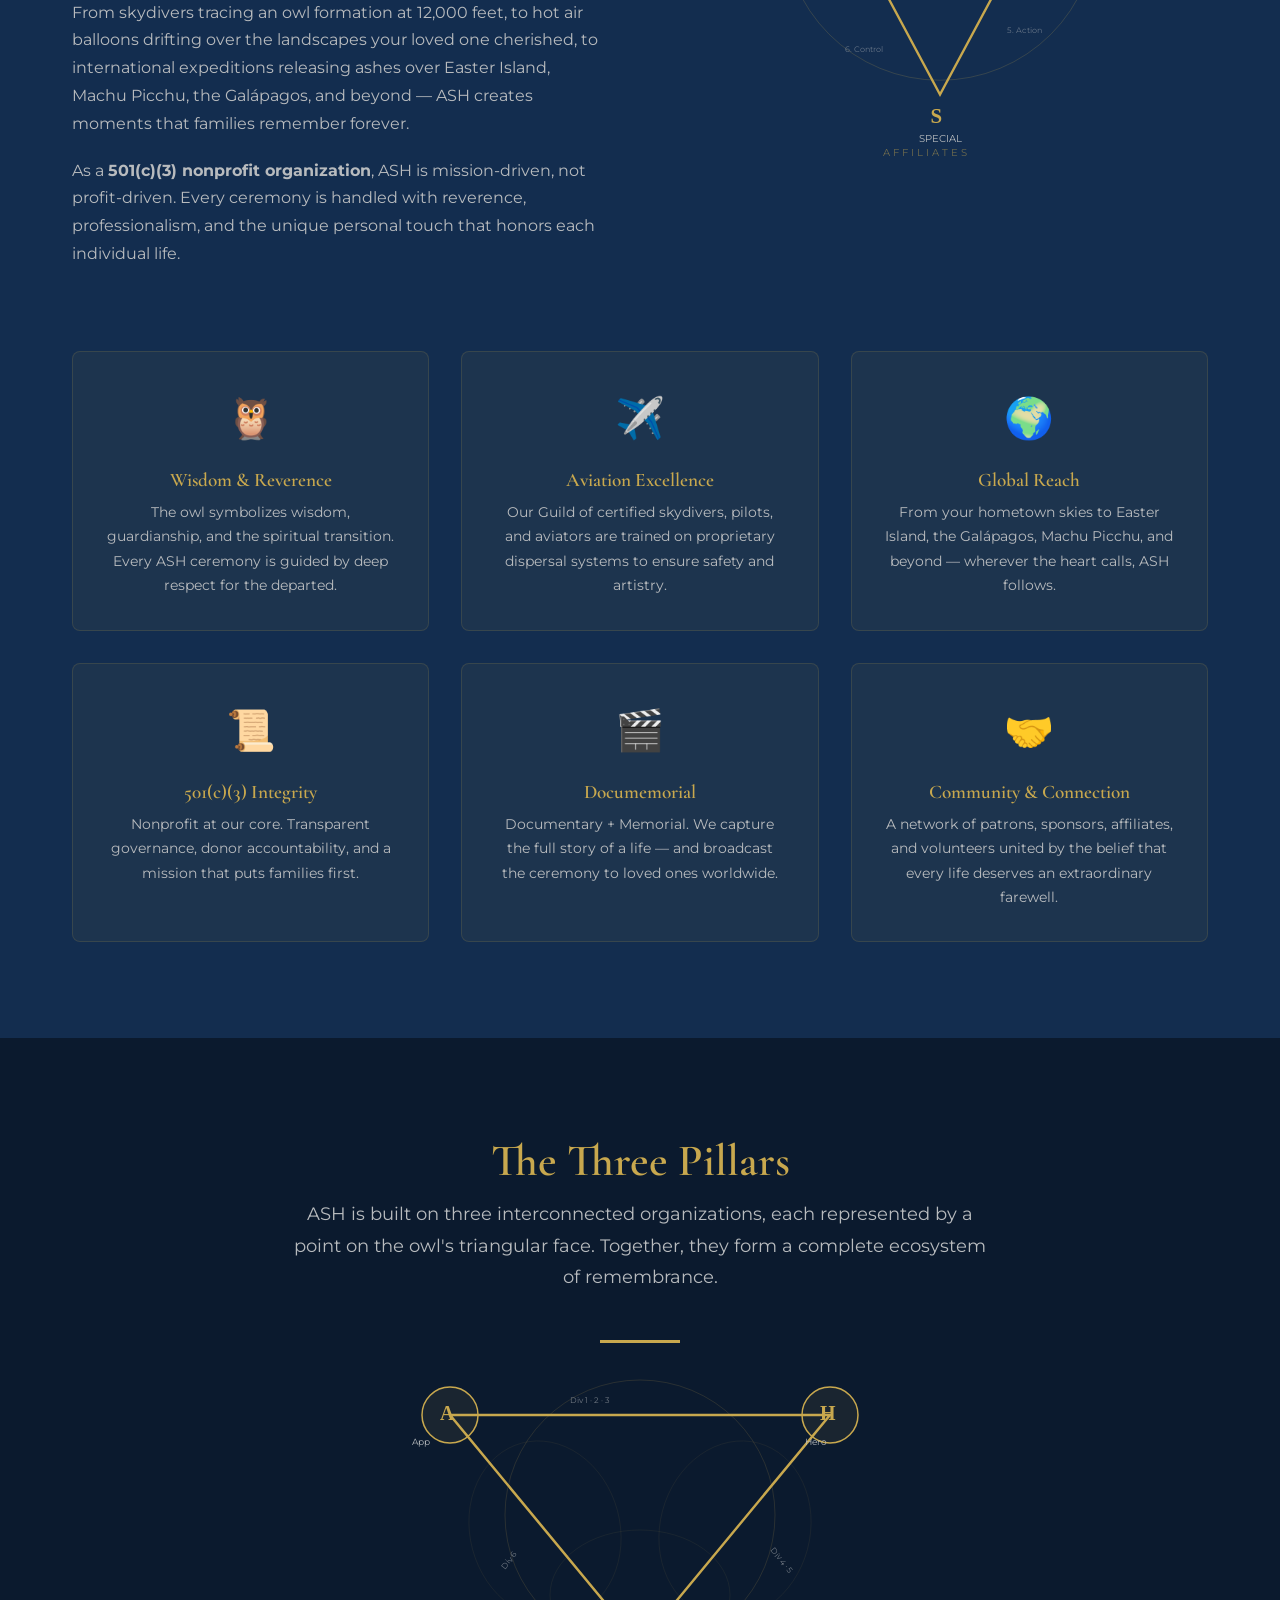
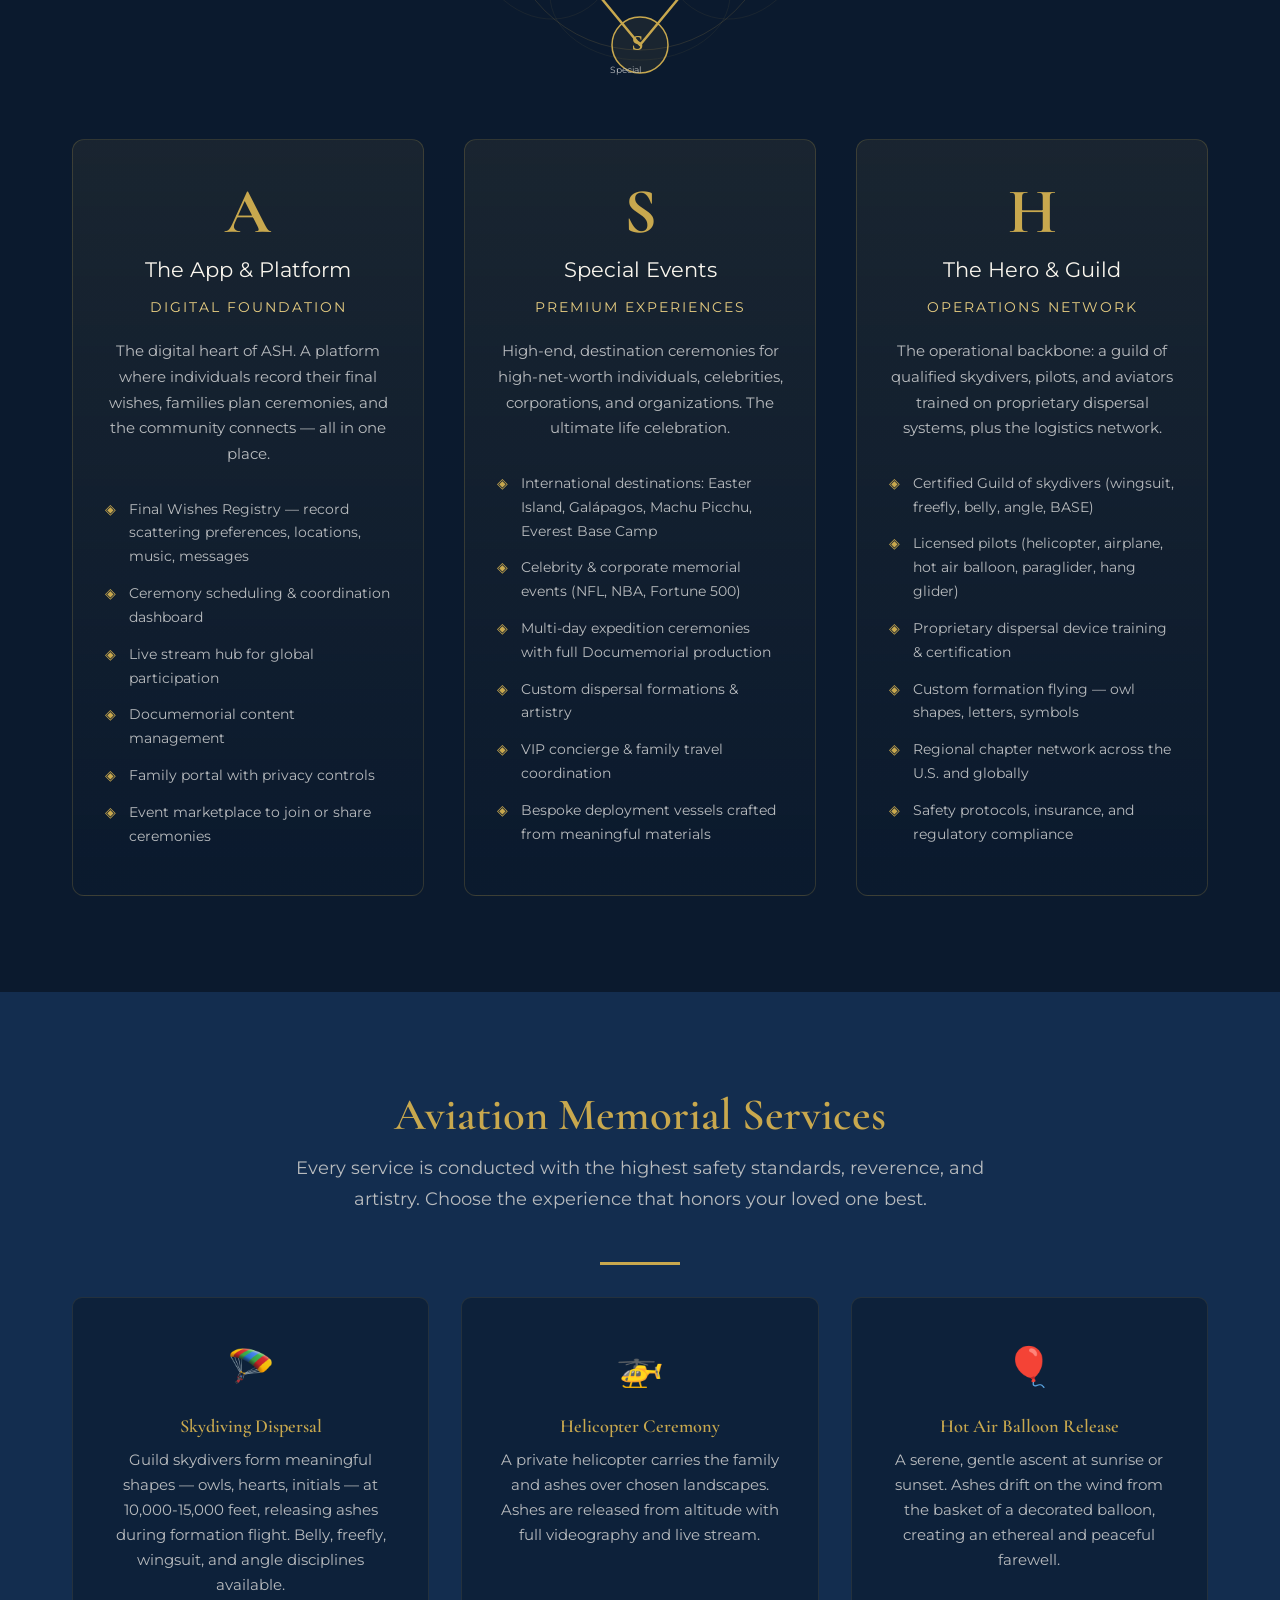
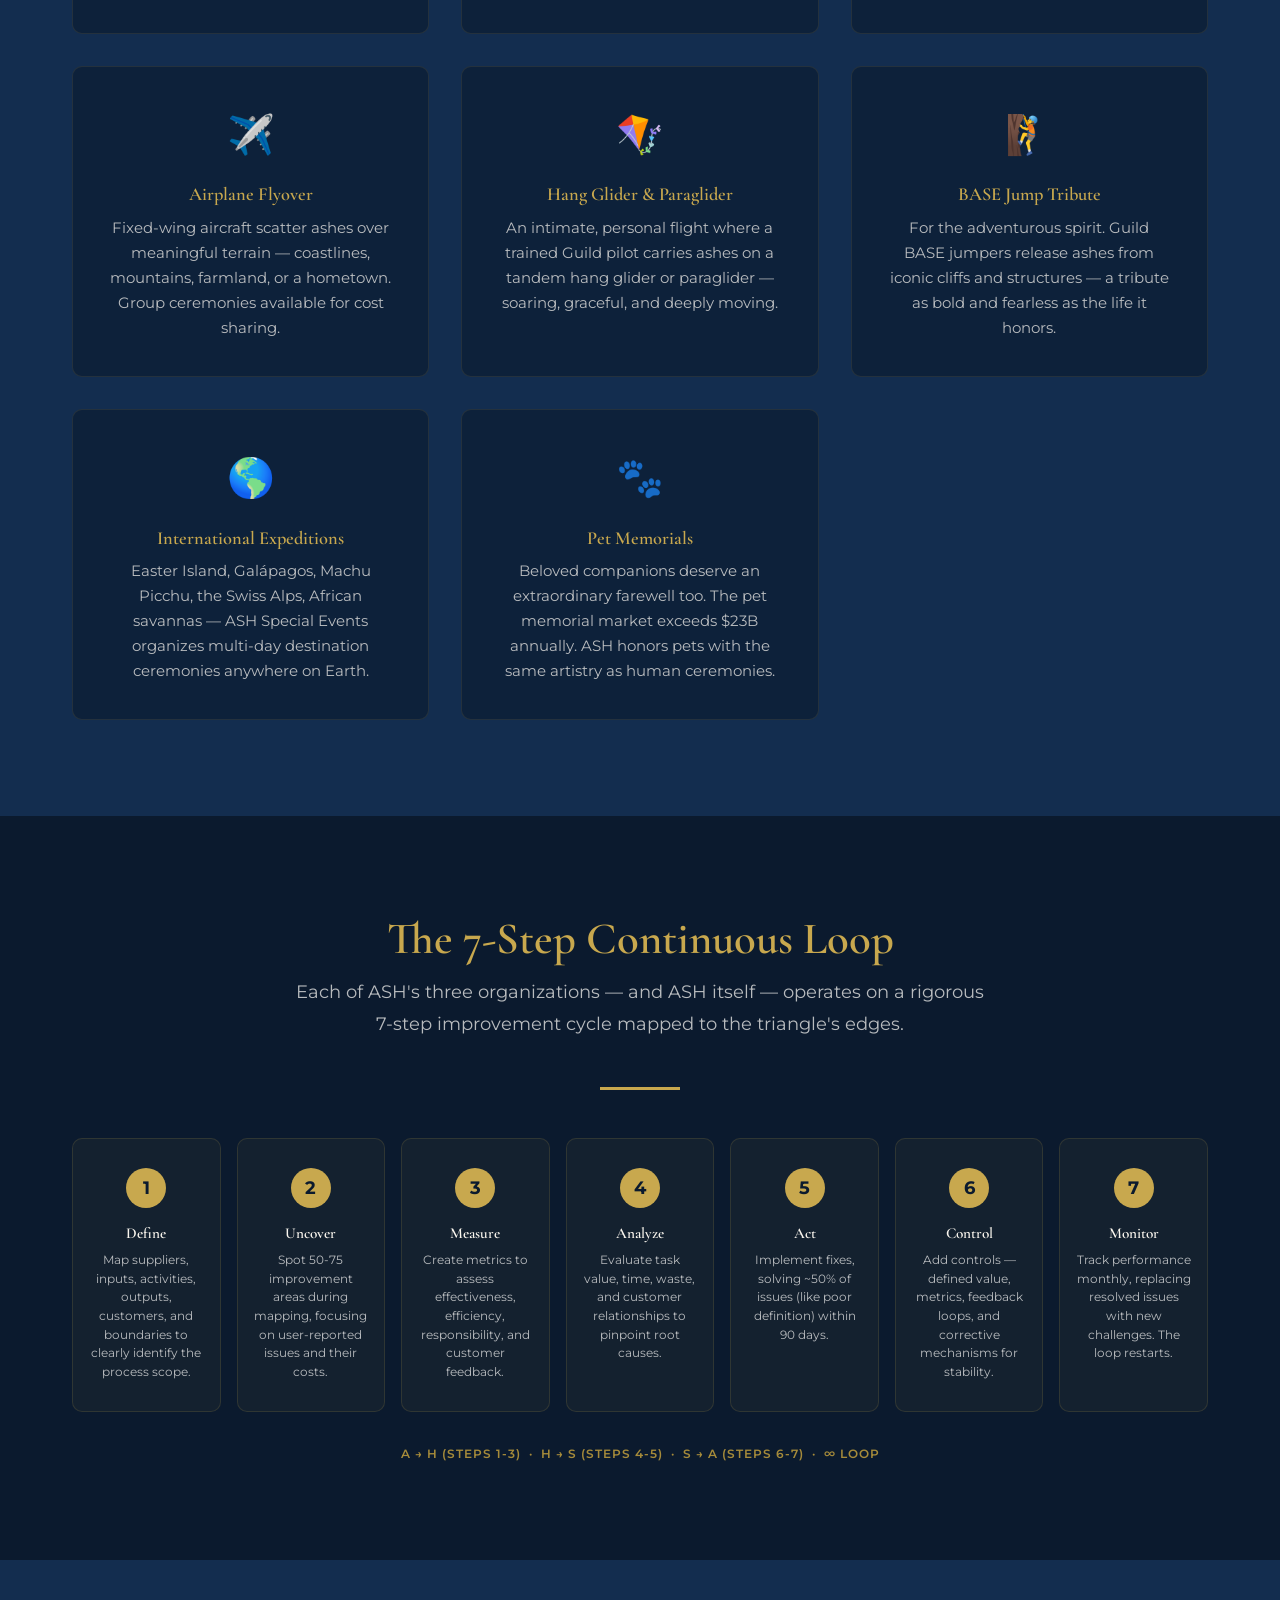
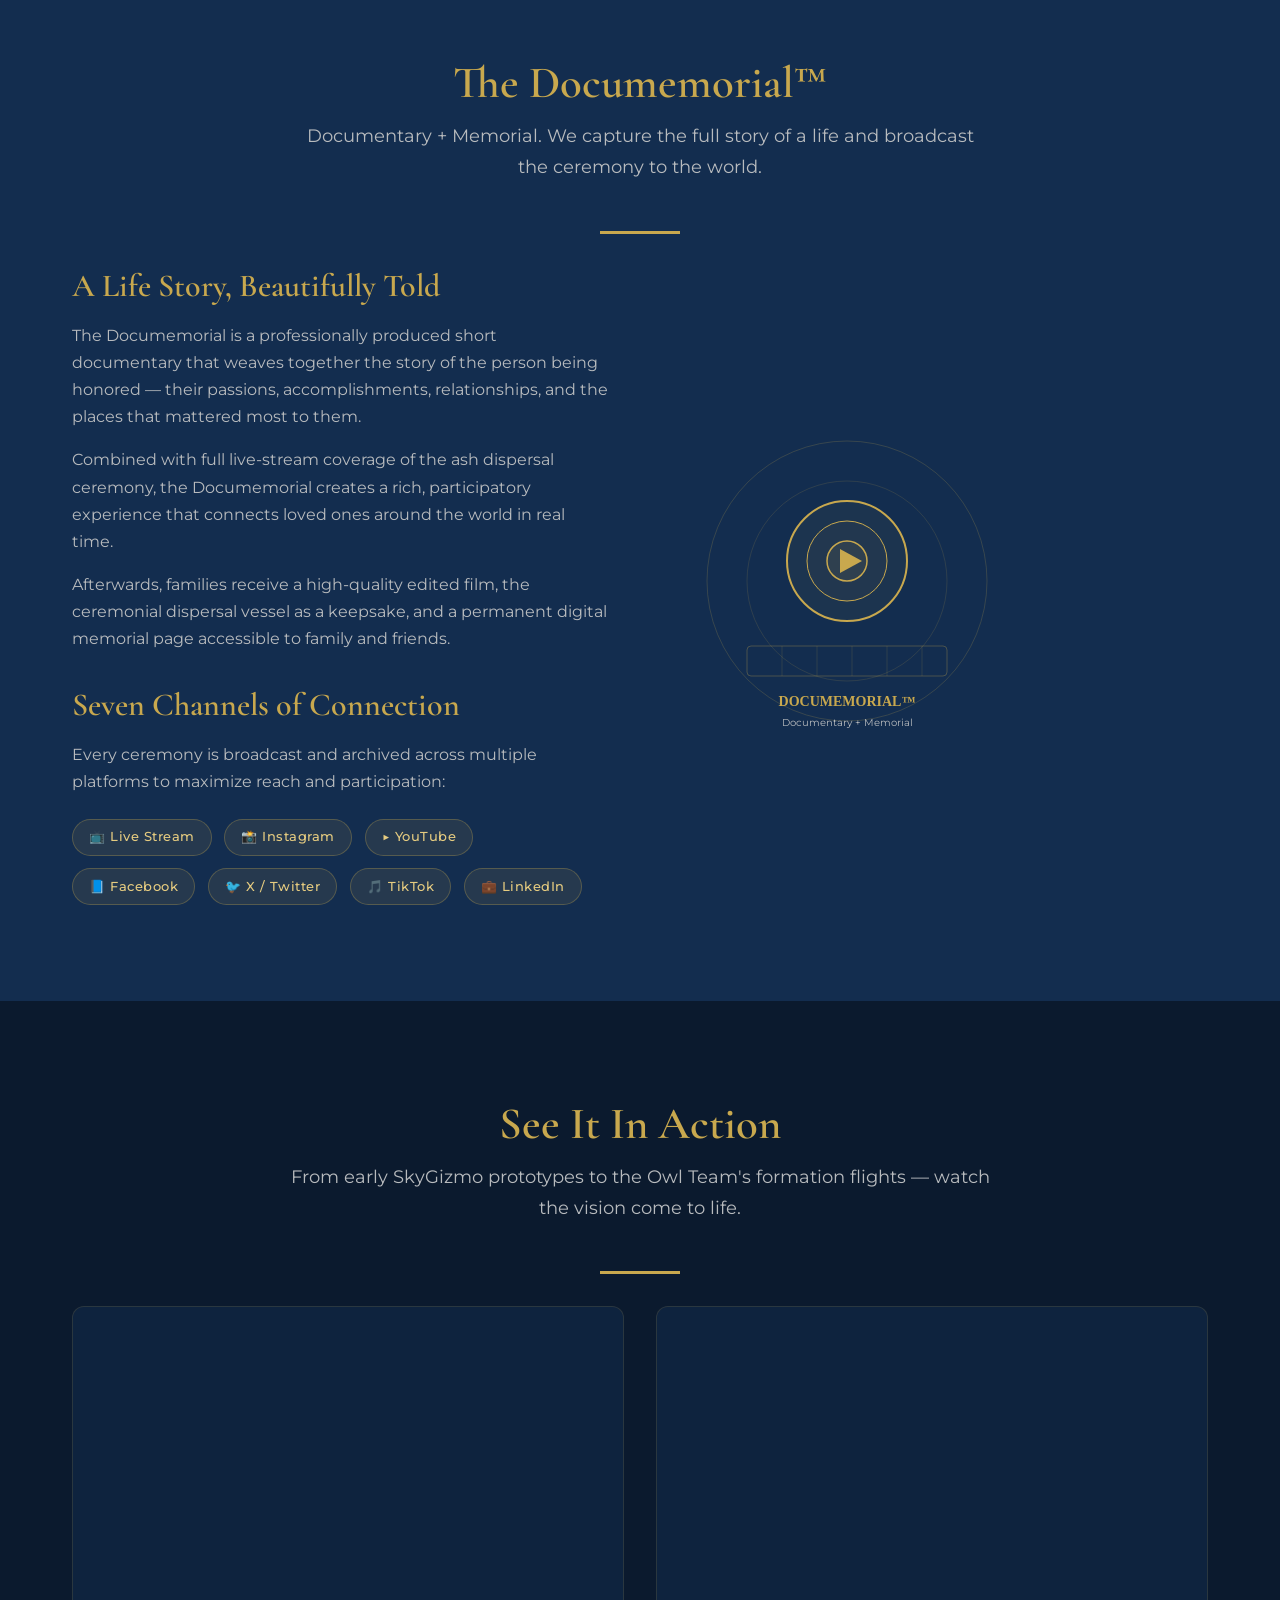
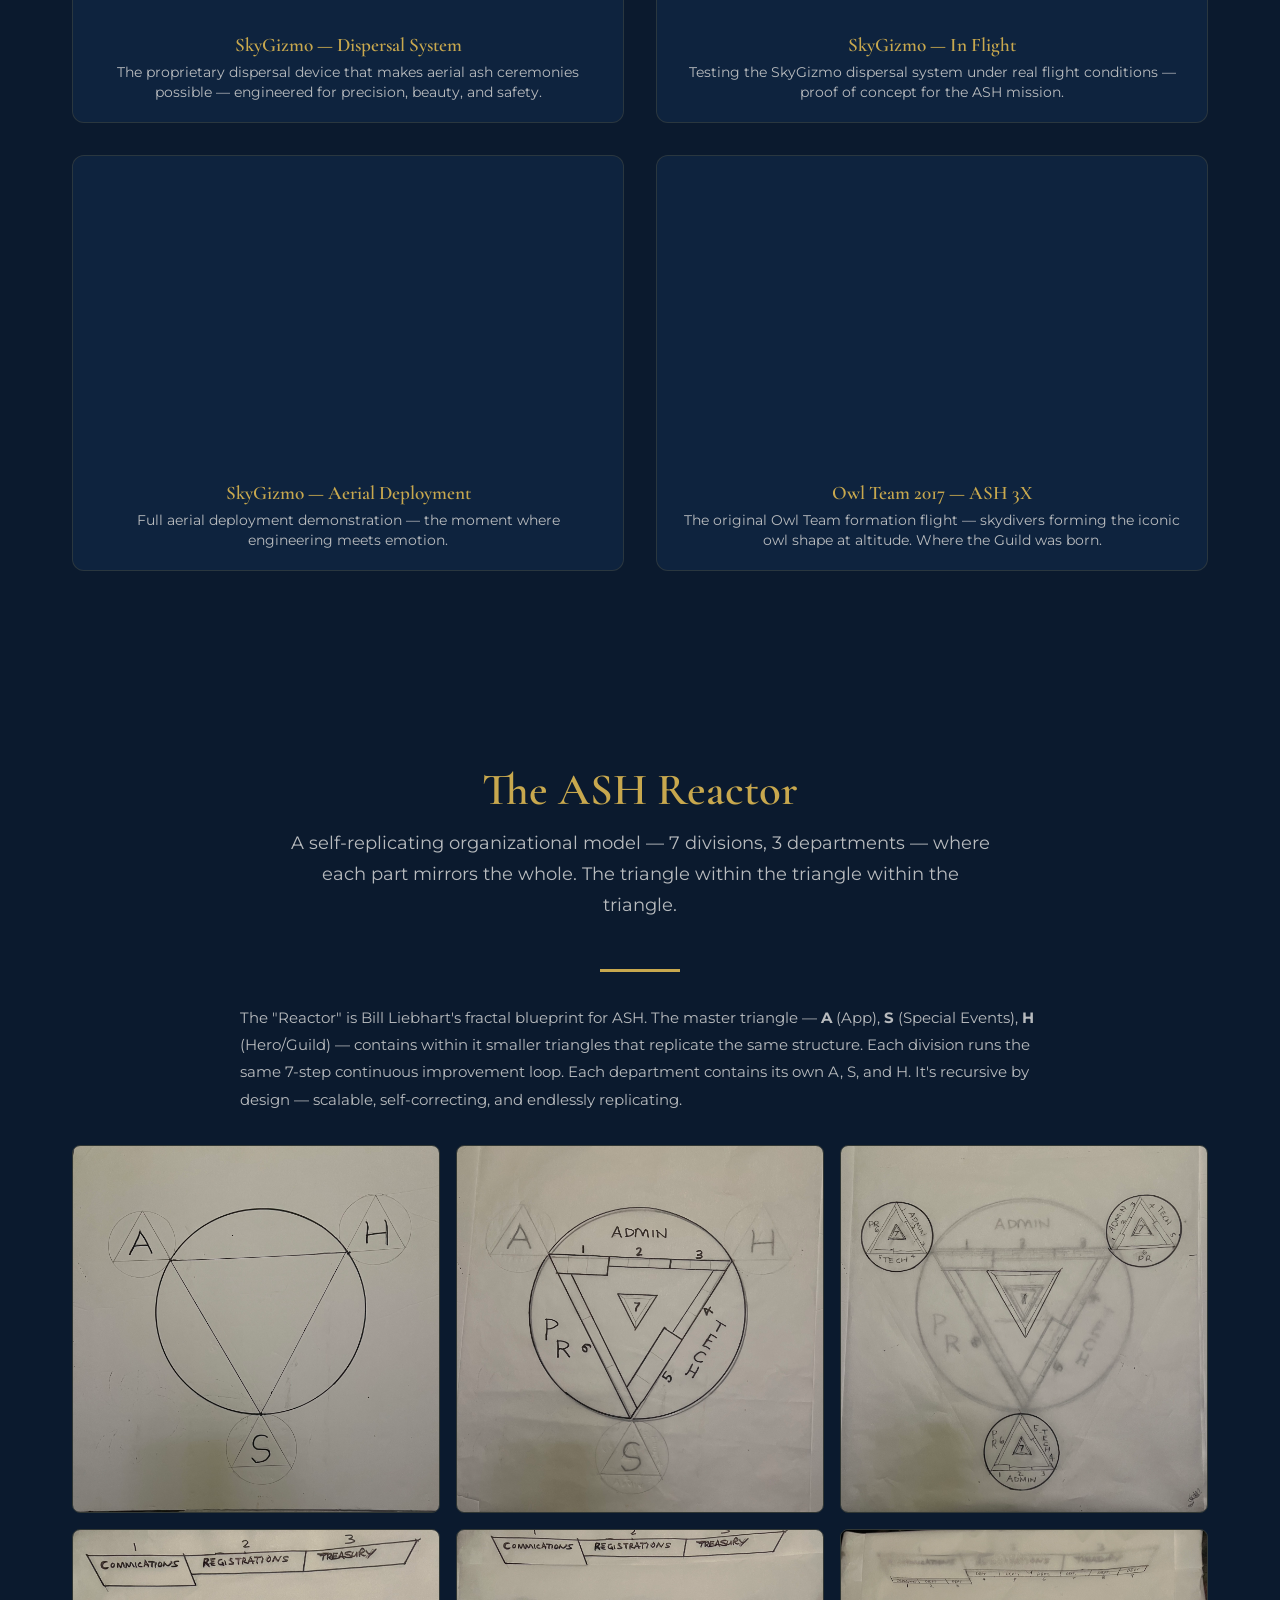
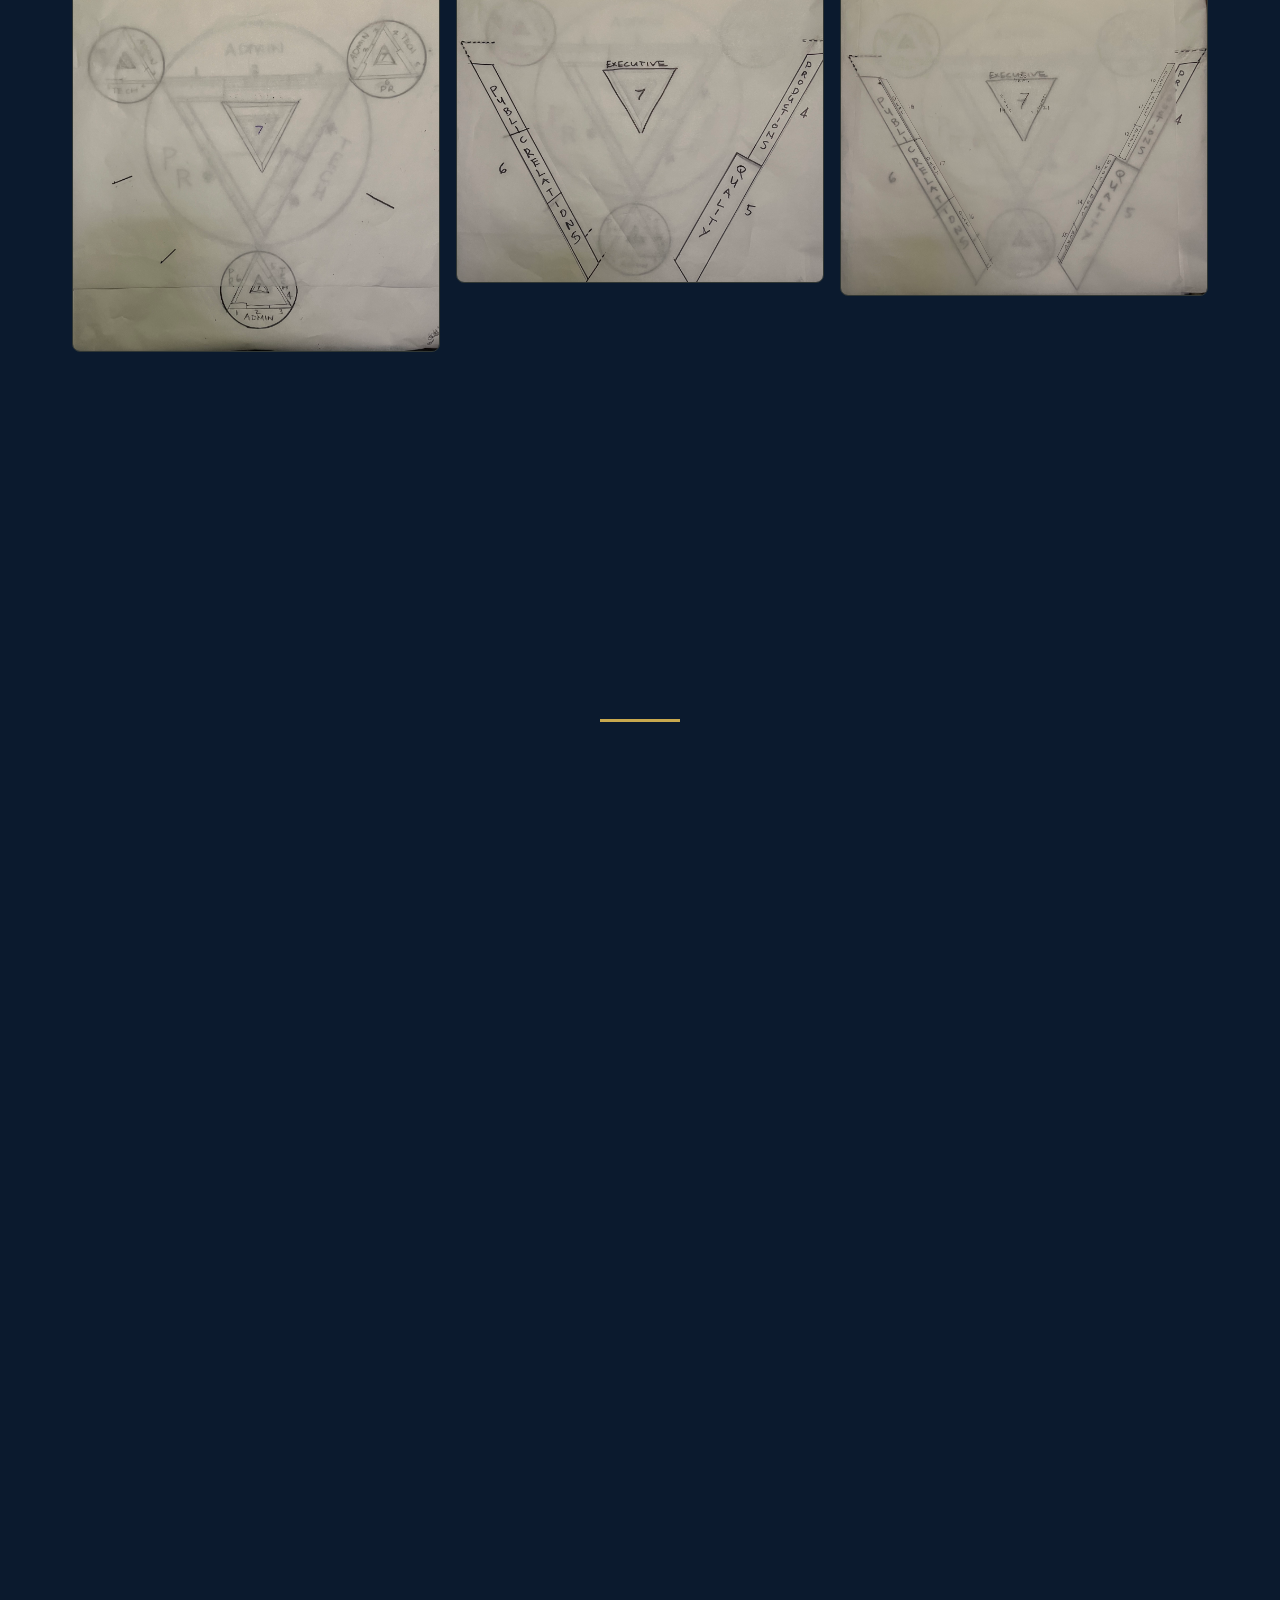
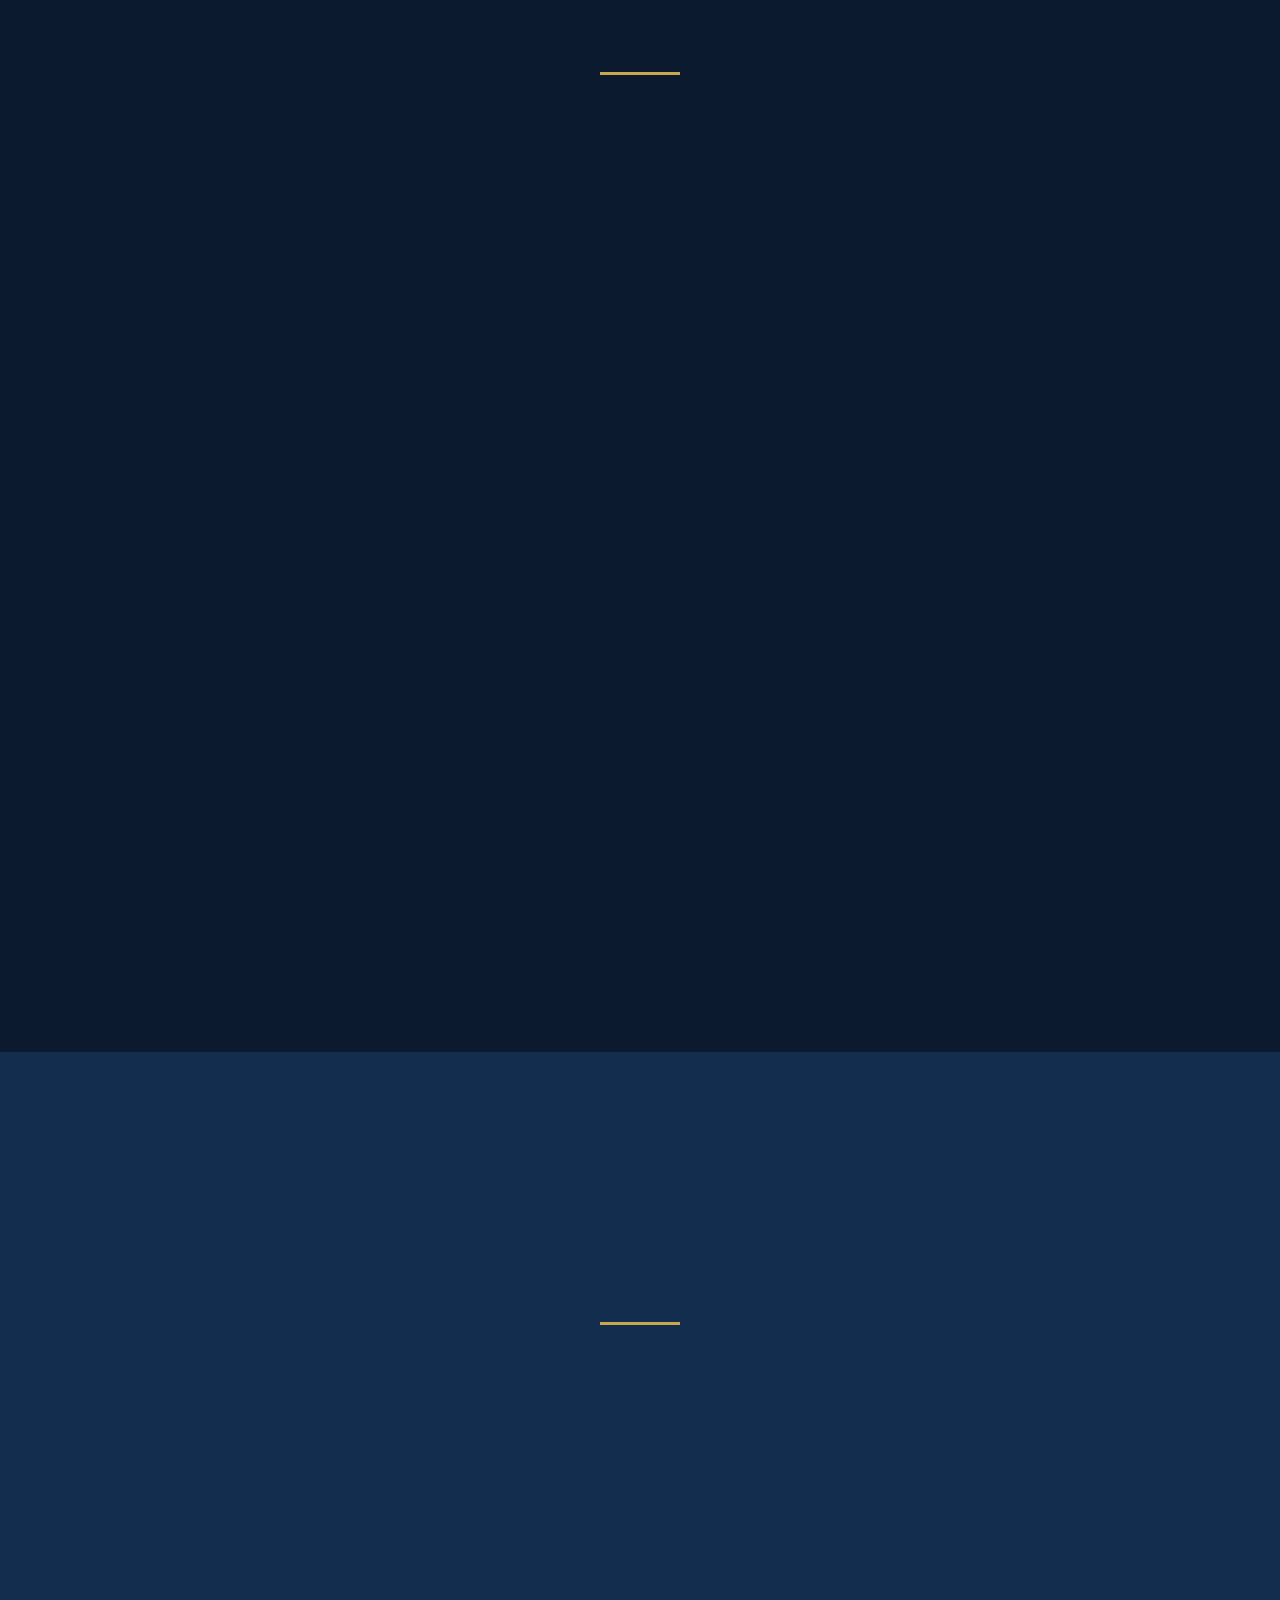
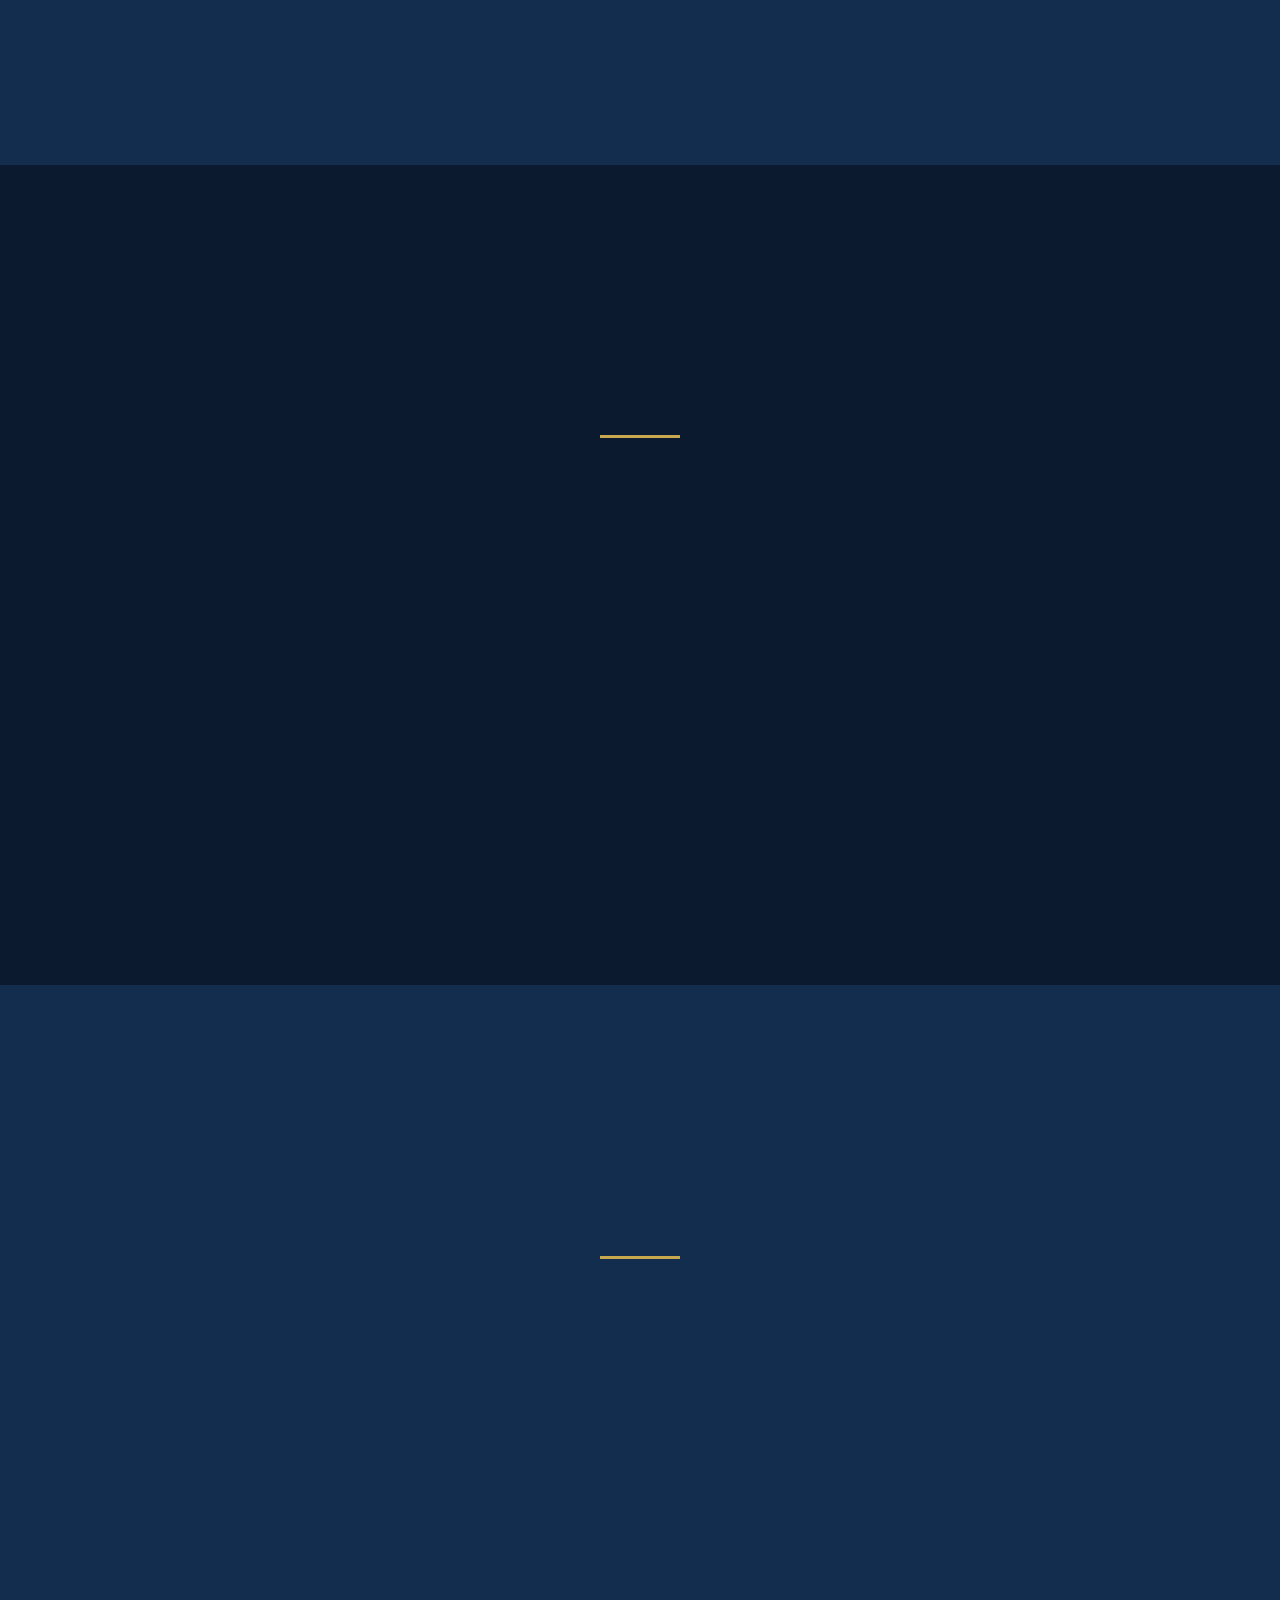
==== commit 72a27d23: "Replace diagrams with owl-shaped imagery and update styling" ====
--- a/index.html
+++ b/index.html
@@ -17,28 +17,7 @@
 <nav class="navbar" id="navbar">
   <div class="nav-container">
     <a href="#hero" class="nav-logo">
-      <!-- Inline Owl Logo SVG -->
-      <svg viewBox="0 0 80 80" xmlns="http://www.w3.org/2000/svg" class="nav-owl-svg">
-        <!-- Owl face circle -->
-        <circle cx="40" cy="38" r="30" fill="none" stroke="#c8a84e" stroke-width="1.5" opacity="0.6"/>
-        <!-- Triangle A-H-S -->
-        <polygon points="20,22 60,22 40,58" fill="none" stroke="#c8a84e" stroke-width="2"/>
-        <!-- Left eye -->
-        <circle cx="30" cy="30" r="6" fill="none" stroke="#c8a84e" stroke-width="1.5"/>
-        <circle cx="30" cy="30" r="2.5" fill="#c8a84e"/>
-        <!-- Right eye -->
-        <circle cx="50" cy="30" r="6" fill="none" stroke="#c8a84e" stroke-width="1.5"/>
-        <circle cx="50" cy="30" r="2.5" fill="#c8a84e"/>
-        <!-- Beak -->
-        <polygon points="37,38 43,38 40,44" fill="#c8a84e" opacity="0.7"/>
-        <!-- Eyebrows (IT & IP) -->
-        <line x1="22" y1="22" x2="30" y2="20" stroke="#c8a84e" stroke-width="1.5" stroke-linecap="round"/>
-        <line x1="58" y1="22" x2="50" y2="20" stroke="#c8a84e" stroke-width="1.5" stroke-linecap="round"/>
-        <!-- Letters -->
-        <text x="16" y="20" fill="#c8a84e" font-size="7" font-family="Georgia" font-weight="bold">A</text>
-        <text x="59" y="20" fill="#c8a84e" font-size="7" font-family="Georgia" font-weight="bold">H</text>
-        <text x="37" y="56" fill="#c8a84e" font-size="7" font-family="Georgia" font-weight="bold">S</text>
-      </svg>
+      <img src="images/diagrams/FullSizeRender.jpeg" alt="ASH Triangle Diagram" class="nav-logo-diagram">
       <div>
         <span class="nav-logo-text">ASH</span>
         <span class="nav-logo-tagline">Ashes Soaring High</span>
@@ -67,44 +46,9 @@
 <section class="hero" id="hero">
   <div class="hero-bg-pattern"></div>
   <div class="hero-content">
-    <!-- Hero Owl SVG -->
+    <!-- Hero Diagram Image -->
     <div class="hero-owl">
-      <svg viewBox="0 0 200 200" xmlns="http://www.w3.org/2000/svg">
-        <!-- Outer glow circle -->
-        <circle cx="100" cy="95" r="80" fill="none" stroke="#c8a84e" stroke-width="0.5" opacity="0.3"/>
-        <circle cx="100" cy="95" r="70" fill="none" stroke="#c8a84e" stroke-width="0.5" opacity="0.2"/>
-        <!-- Main triangle -->
-        <polygon points="40,50 160,50 100,160" fill="none" stroke="#c8a84e" stroke-width="2.5" stroke-linejoin="round"/>
-        <!-- Inner triangles (subdivisions) -->
-        <polygon points="70,105 130,105 100,50" fill="none" stroke="#c8a84e" stroke-width="1" opacity="0.3" stroke-dasharray="4,3"/>
-        <!-- Circumscribed circle -->
-        <circle cx="100" cy="95" r="64" fill="none" stroke="#c8a84e" stroke-width="1" opacity="0.25"/>
-        <!-- Left eye -->
-        <g class="owl-eye">
-          <circle cx="78" cy="75" r="16" fill="none" stroke="#c8a84e" stroke-width="1.5"/>
-          <circle cx="78" cy="75" r="8" fill="rgba(200,168,78,0.1)" stroke="#c8a84e" stroke-width="1"/>
-          <circle class="owl-pupil" cx="78" cy="75" r="4" fill="#c8a84e" data-cx="78" data-cy="75"/>
-        </g>
-        <!-- Right eye -->
-        <g class="owl-eye">
-          <circle cx="122" cy="75" r="16" fill="none" stroke="#c8a84e" stroke-width="1.5"/>
-          <circle cx="122" cy="75" r="8" fill="rgba(200,168,78,0.1)" stroke="#c8a84e" stroke-width="1"/>
-          <circle class="owl-pupil" cx="122" cy="75" r="4" fill="#c8a84e" data-cx="122" data-cy="75"/>
-        </g>
-        <!-- Eyebrows: IT (left) and IP (right) -->
-        <path d="M52,48 Q65,35 78,42" fill="none" stroke="#c8a84e" stroke-width="2" stroke-linecap="round"/>
-        <path d="M148,48 Q135,35 122,42" fill="none" stroke="#c8a84e" stroke-width="2" stroke-linecap="round"/>
-        <text x="52" y="40" fill="#c8a84e" font-size="10" font-family="Georgia" opacity="0.7">IT</text>
-        <text x="140" y="40" fill="#c8a84e" font-size="10" font-family="Georgia" opacity="0.7">IP</text>
-        <!-- Beak -->
-        <polygon points="92,95 108,95 100,110" fill="rgba(200,168,78,0.3)" stroke="#c8a84e" stroke-width="1"/>
-        <!-- Letters at triangle vertices -->
-        <text x="30" y="47" fill="#c8a84e" font-size="16" font-family="Georgia" font-weight="bold">A</text>
-        <text x="158" y="47" fill="#c8a84e" font-size="16" font-family="Georgia" font-weight="bold">H</text>
-        <text x="94" y="178" fill="#c8a84e" font-size="16" font-family="Georgia" font-weight="bold">S</text>
-        <!-- Chin / Affiliates -->
-        <text x="72" y="190" fill="#c8a84e" font-size="8" font-family="Montserrat" opacity="0.5">AFFILIATES</text>
-      </svg>
+      <img src="images/diagrams/owl-diagram.png" alt="ASH Owl Organizational Diagram" class="hero-diagram">
     </div>
 
     <h1><span>A</span>SHES <span>S</span>OARING <span>H</span>IGH</h1>
--- a/css/style.css
+++ b/css/style.css
@@ -172,6 +172,7 @@
 }
 
 .nav-logo svg { height: 48px; width: auto; }
+.nav-logo-diagram { height: 48px; width: auto; object-fit: contain; }
 
 .nav-logo-text {
   font-family: var(--font-heading);
@@ -280,8 +281,15 @@
 .hero-owl {
   margin: 0 auto 2rem;
   width: 180px;
-  height: 180px;
+  height: auto;
   animation: float 6s ease-in-out infinite;
+}
+
+.hero-diagram {
+  width: 100%;
+  height: auto;
+  object-fit: contain;
+  max-width: 100%;
 }
 
 @keyframes float {
